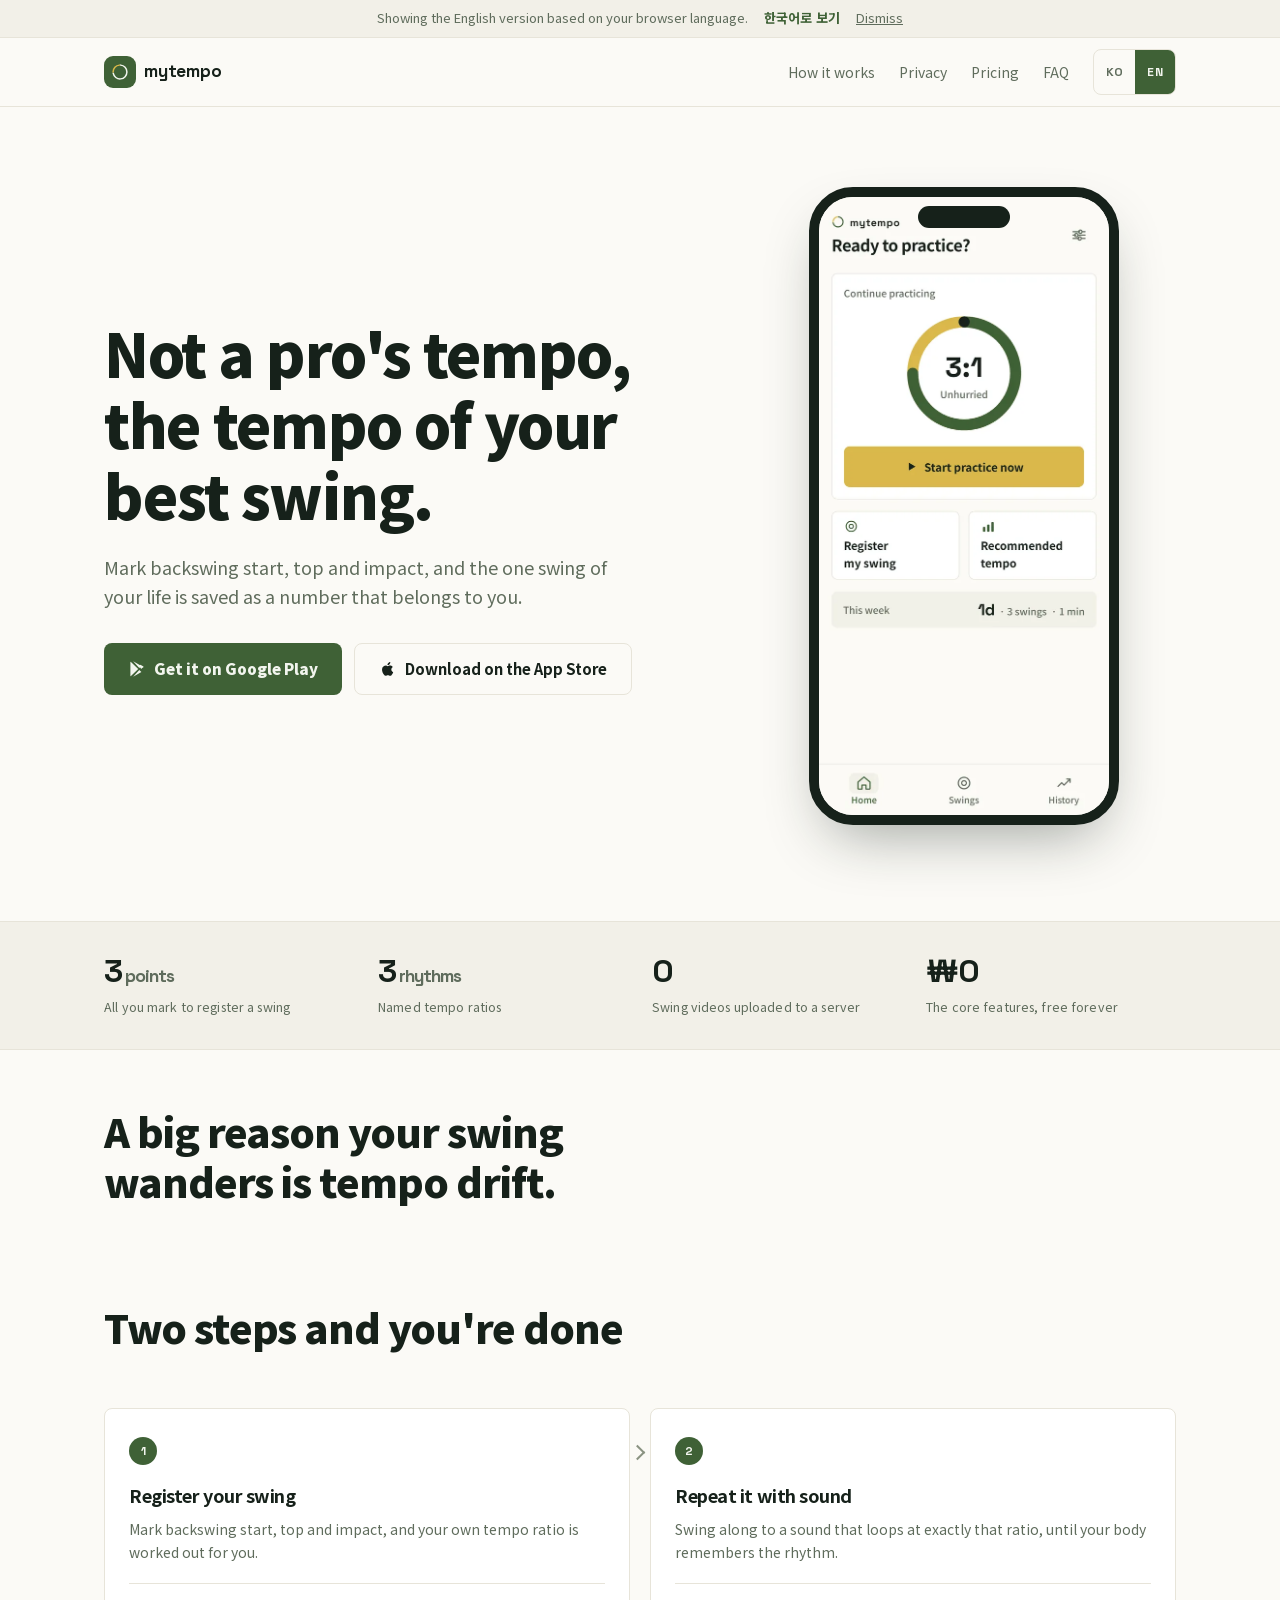
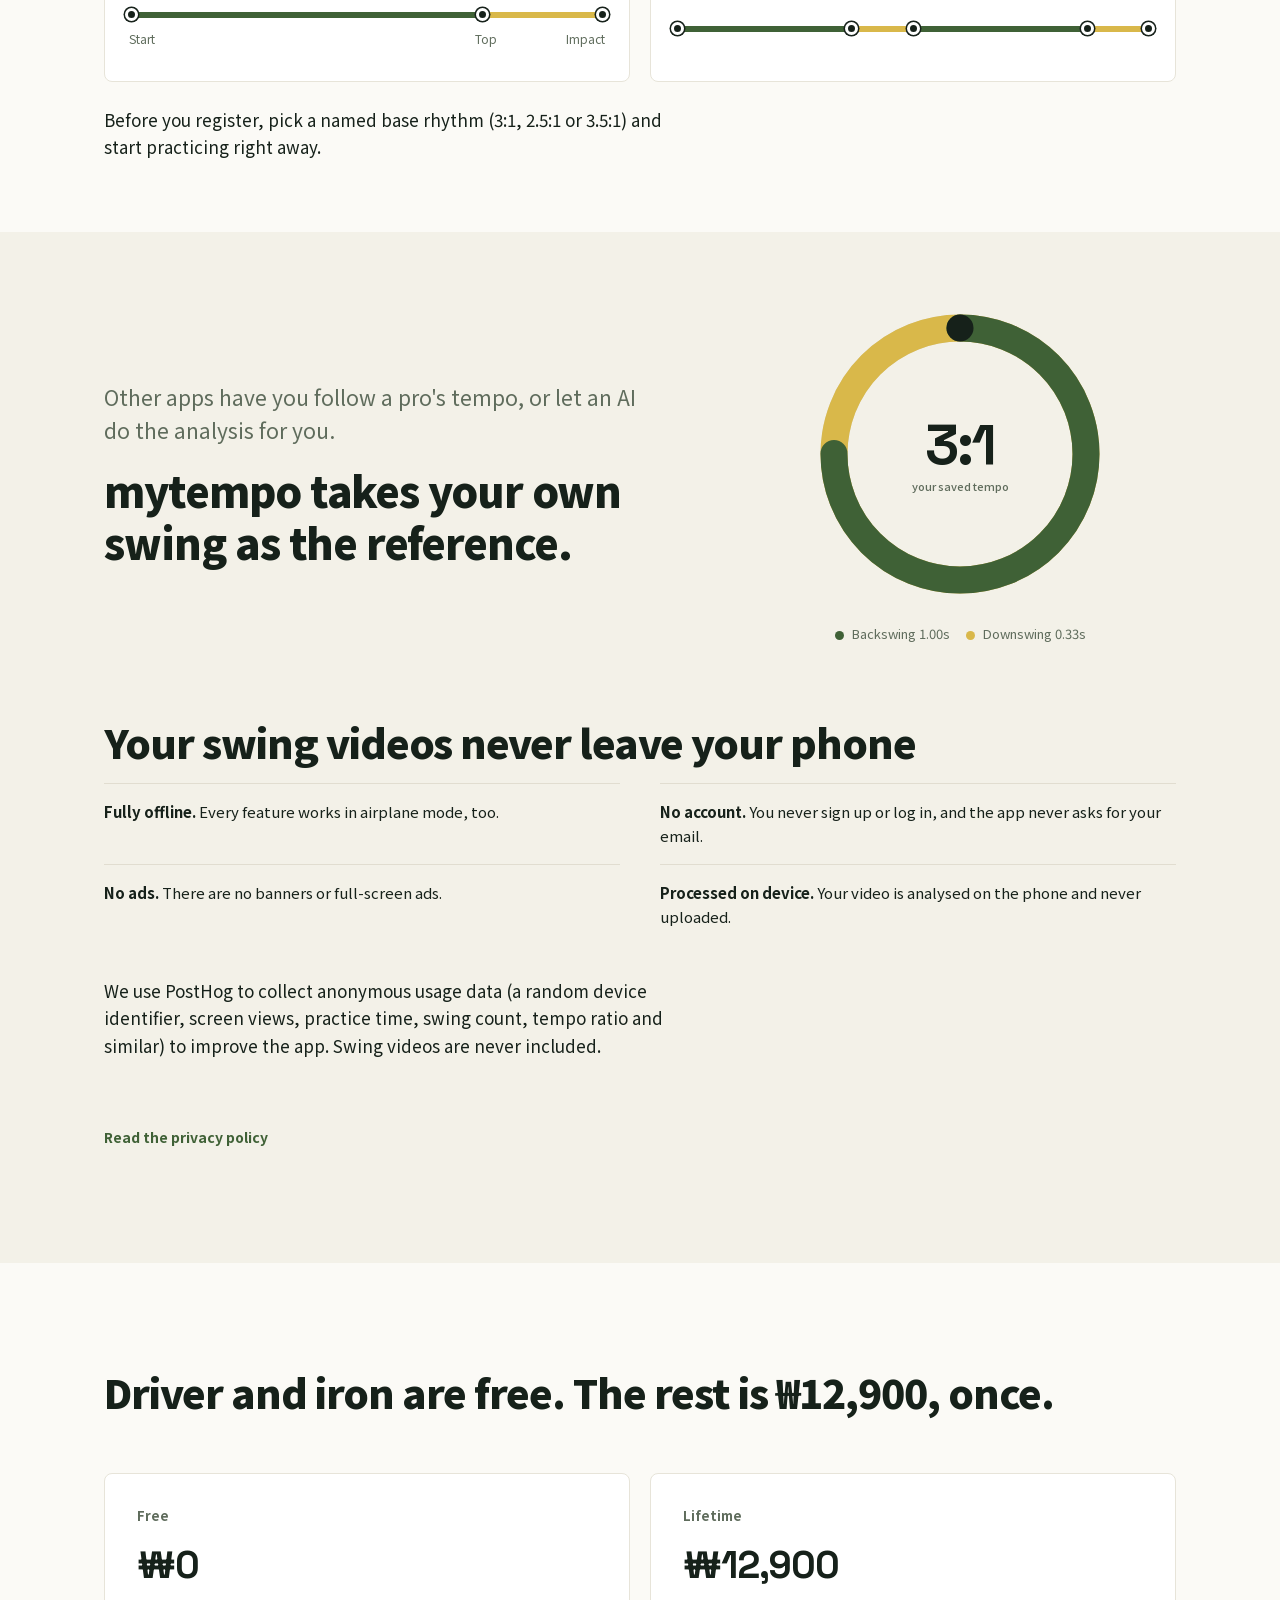
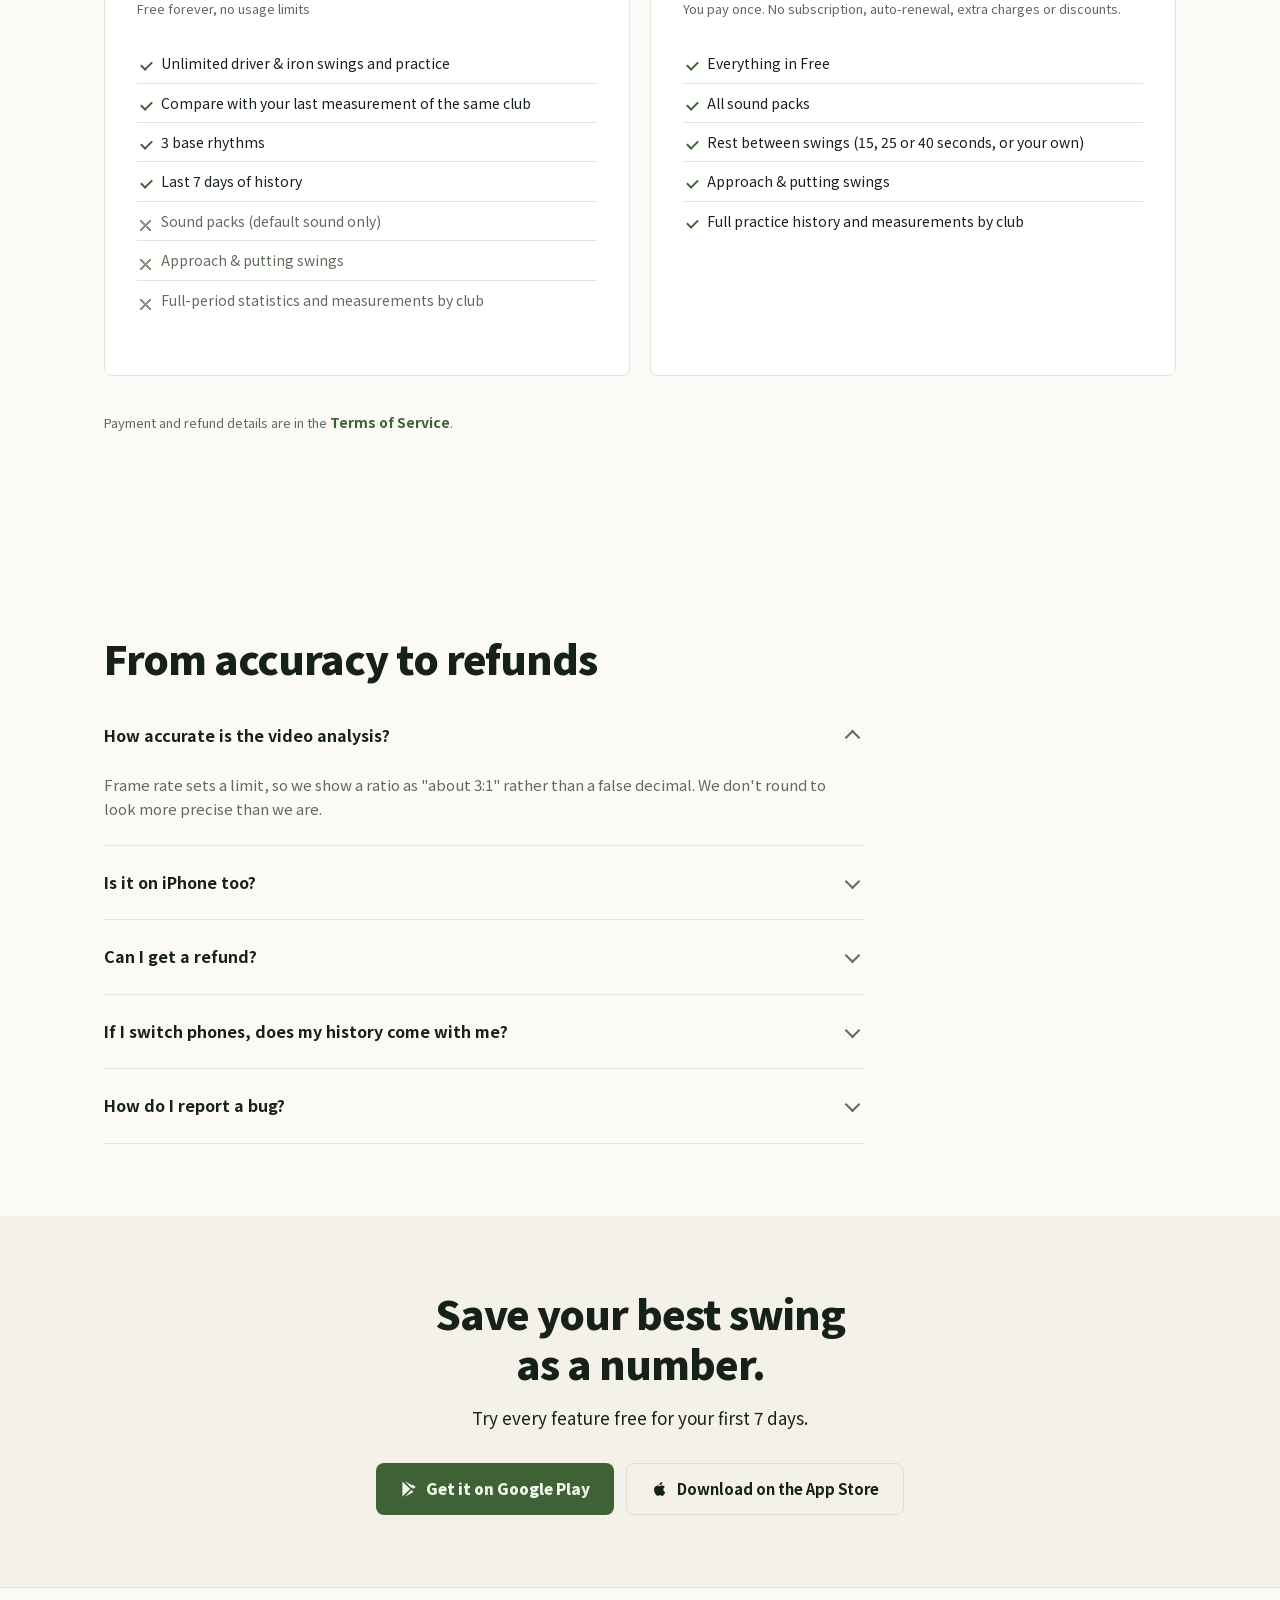
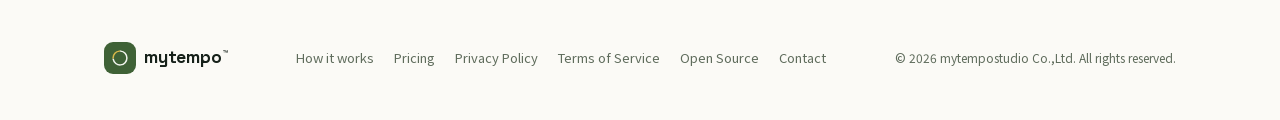
==== index.html @ 9e1c5de3 "Merge branch 'main' into launch-store-buttons" ====
<!DOCTYPE html>
<html lang="ko">
<head>
<meta charset="UTF-8">
<meta http-equiv="Content-Security-Policy" content="default-src 'self'; script-src 'self' 'sha256-fwsTcmmGGdUWKKTtUajY3DPffcaQ/tGjzVBNvBlcOe4=' 'sha256-XT4k7k6Y45PlAjlRrdh1Vg+N2UuT7FJkno2BRoF4QhY=' 'sha256-WKtGpikDoucQJlkSrUSk9+GP2khIKWFWPQ9ZaY7mBfA='; style-src 'self' 'unsafe-inline'; img-src 'self' data:; font-src 'self'; connect-src 'self' https://qmpvnjoefkskmykwudxp.supabase.co; form-action 'self'; base-uri 'none'; object-src 'none';">
<script>
/* 브라우저 언어에 한국어가 없으면 영어판으로 한 번 보낸다.

   ⚠️ 크롤러·미리보기 봇은 제외한다. Googlebot은 JS 렌더링을 영어 환경으로 도는데
   조건 없이 넘겨버리면 이 페이지가 "/en/ 로 리다이렉트"로 색인돼 국내 검색에서 밀린다.
   카카오톡·슬랙 링크 미리보기도 한국어 OG를 받아야 한다.

   IP로 국가를 보지 않는다 — GitHub Pages엔 서버 로직이 없기도 하지만,
   해외 사는 한국인에게 영어를 띄우는 건 애초에 틀린 판단이다. 읽는 언어가 기준이다.
   ?lang=ko 또는 KO/EN 토글로 고른 선택은 localStorage에 남아 이 로직보다 우선한다. */
(function(){try{
  var ua = navigator.userAgent || '';
  if (/bot|crawl|spider|slurp|bingpreview|facebookexternalhit|kakaotalk|slackbot|twitterbot|discordbot|whatsapp|embedly|telegrambot|linkedinbot|applebot|w3c_validator/i.test(ua)) return;
  var q = location.search;
  if (q.indexOf('lang=ko') > -1) { try{localStorage.setItem('mytempo:lang','ko');}catch(e){} return; }
  if (localStorage.getItem('mytempo:lang')) return;
  var langs = (navigator.languages && navigator.languages.length) ? navigator.languages : [navigator.language || ''];
  for (var i = 0; i < langs.length; i++) if (/^ko/i.test(langs[i])) return;
  try{sessionStorage.setItem('mytempo:autoLang','1');}catch(e){}
  location.replace('/en/' + q + (location.hash || ''));
}catch(e){}})();
</script>
<meta name="viewport" content="width=device-width, initial-scale=1">
<title>내 최고의 스윙의 템포 · mytempo</title>
<meta name="description" content="복잡한 AI 분석 없이, 내 인생 최고의 스윙 한 번을 숫자로 저장하는 완전 오프라인 골프 템포 트레이닝 앱.">
<meta property="og:title" content="내 최고의 스윙의 템포 · mytempo">
<meta property="og:description" content="프로의 템포가 아니라, 내 최고의 스윙의 템포. 완전 오프라인, 광고 없음.">
<meta property="og:type" content="website">
<meta property="og:url" content="https://mytempo.co.kr/">
<meta property="og:image" content="https://mytempo.co.kr/assets/og.png">
<meta property="og:image:width" content="1200">
<meta property="og:image:height" content="630">
<meta property="og:locale" content="ko_KR">
<meta property="og:locale:alternate" content="en_US">
<meta name="twitter:card" content="summary_large_image">
<meta name="theme-color" content="#FBFAF6" media="(prefers-color-scheme: light)">
<meta name="theme-color" content="#121510" media="(prefers-color-scheme: dark)">
<link rel="icon" href="data:image/svg+xml,%3Csvg xmlns='http://www.w3.org/2000/svg' viewBox='0 0 24 24'%3E%3Crect width='24' height='24' rx='6' fill='%233F6136'/%3E%3Cpath d='M 12.802 2.835 A 9.2 9.2 0 1 1 2.940 13.598' fill='none' stroke='%23F2F5EE' stroke-width='2' stroke-linecap='round'/%3E%3Cpath d='M 2.800 12.000 A 9.2 9.2 0 0 1 11.198 2.835' fill='none' stroke='%23D9B84A' stroke-width='2' stroke-linecap='round'/%3E%3C/svg%3E">
<link rel="canonical" href="https://mytempo.co.kr/">
<link rel="alternate" hreflang="ko" href="https://mytempo.co.kr/">
<link rel="alternate" hreflang="en" href="https://mytempo.co.kr/en/">
<link rel="alternate" hreflang="x-default" href="https://mytempo.co.kr/">
<link rel="stylesheet" href="/assets/fonts.css">
<link rel="stylesheet" href="/assets/style.css">
</head>
<body>

<a class="skip-link" href="#main">본문 바로가기</a>

<nav class="nav">
  <div class="wrap">
    <a class="brand" href="/">
      <span class="brand-mark">
        <svg aria-hidden="true" viewBox="0 0 24 24" fill="none"><path d="M 12.802 2.835 A 9.2 9.2 0 1 1 2.940 13.598" style="stroke:var(--on-primary)" stroke-width="2" stroke-linecap="round"/><path d="M 2.800 12.000 A 9.2 9.2 0 0 1 11.198 2.835" style="stroke:var(--gold)" stroke-width="2" stroke-linecap="round"/></svg>
      </span>
      <span class="brand-word">mytempo</span>
    </a>
    <div class="nav-links">
      <a href="#how">사용법</a>
      <a href="#trust">프라이버시</a>
      <a href="#pricing">가격</a>
      <a href="#faq">FAQ</a>
    </div>
    <div class="lang-switch" role="group" aria-label="언어">
      <a href="/?lang=ko" hreflang="ko" lang="ko" aria-current="true">KO</a>
      <a href="/en/" hreflang="en" lang="en">EN</a>
    </div>
  </div>
</nav>

<main id="main">

<!-- ============ HERO ============ -->
<section class="hero">
  <div class="wrap">
    <div>
      <h1>프로의 템포가 아니라,<br>내 최고의 스윙의 템포.</h1>
      <p class="lead">백스윙 시작·탑·임팩트 세 지점만 찍으면, 인생 최고의 스윙 한 번이 나만의 숫자로 남아요.</p>

      <div class="store-row store-cta">
        <a class="btn-primary" data-store="play" href="https://play.google.com/store/apps/details?id=com.mytempo.golf&amp;referrer=utm_source%3Dwebsite"><svg aria-hidden="true" viewBox="0 0 24 24" fill="currentColor"><path d="M3.6 2.2a1 1 0 0 0-.4.8v18a1 1 0 0 0 .4.8l10-9.8-10-9.8Zm11.4 8.5 2.9-2.8-11-6.3 8.1 9.1Zm0 2.6-8.1 9.1 11-6.3-2.9-2.8Zm1.5-1.3 3.6-2a1 1 0 0 0 0-1.8l-3.6-2-2.1 2 2.1 2 2.1 1.8Z"/></svg>Google Play에서 받기</a>
        <a class="btn-ghost" data-store="ios" href="https://apps.apple.com/app/id6818107414"><svg aria-hidden="true" viewBox="0 0 24 24" fill="currentColor"><path d="M16.4 12.7c0-2.3 1.9-3.4 2-3.5-1.1-1.6-2.8-1.8-3.4-1.8-1.4-.1-2.8.9-3.5.9-.7 0-1.8-.9-3-.8-1.5 0-2.9.9-3.7 2.3-1.6 2.7-.4 6.8 1.1 9 .8 1.1 1.7 2.3 2.9 2.3 1.2 0 1.6-.7 3-.7 1.4 0 1.8.7 3 .7 1.3 0 2.1-1.1 2.8-2.2.9-1.3 1.3-2.5 1.3-2.6 0 0-2.5-1-2.5-3.6ZM14.1 5.5c.6-.8 1.1-1.9 1-3-.9 0-2.1.6-2.8 1.4-.6.7-1.2 1.8-1 2.9 1 .1 2.1-.5 2.8-1.3Z"/></svg>App Store에서 받기</a>
      </div>
    </div>

    <!-- 앱 실제 화면을 랜딩에서 처음으로 보여준다 -->
    <div class="phone-stage">
      <div class="phone">
        <span class="phone-notch" aria-hidden="true"></span>
        <picture>
          <source media="(prefers-color-scheme: dark)" type="image/webp" srcset="/assets/app-home-dark.webp">
          <source media="(prefers-color-scheme: dark)" srcset="/assets/app-home-dark.png">
          <source type="image/webp" srcset="/assets/app-home-light.webp">
          <img src="/assets/app-home-light.png" width="620" height="1277" decoding="async"
               alt="mytempo 홈 화면. 기준 리듬 3:1 템포 링과 백스윙·다운스윙 구간, [바로 연습 시작] 버튼, [내 스윙 등록]·[추천 템포] 카드와 이번 주 연습 기록">
        </picture>
      </div>
    </div>
  </div>
</section>

<!-- ============ TRUST STRIP ============ -->
<!-- 수치 근거 (2026-08-19 볼트 대조 확인, 2026-08-21 카피 리디자인)
     · 마킹 3지점 · 기준 리듬 3종(3:1/2.5:1/3.5:1) — 01_전략/프로젝트-개요 §MVP 핵심 기능
     · 서버로 올리는 스윙 영상 0개(2026-11-02 정정). 앱은 연습 시간 · 스윙 수 · 비율을 PostHog로 보내므로 「데이터 0건」은 틀린 말이었다
     · ₩0 — 04_수익화/수익화-정책 (무료 범위: 연습·마킹·저장 전부 무제한)
     ⚠️ "투어 프로 평균 3:1" 류의 외부 통계는 볼트에 출처가 없어 쓰지 않는다(브랜드 가이드 "과장 금지").
     캡션은 한 줄 문장이 아니라 짧은 라벨로 — 히어로 바로 아래서 숫자가 브랜드 톤을 누르지 않게, "기능 스펙표"가 아니라 신뢰 배지로 읽히게 한다. -->
<div class="stats-strip">
  <div class="wrap">
    <div class="stat"><p class="n">3<span>지점</span></p><p class="t">스윙 등록에 필요한 전부</p></div>
    <div class="stat"><p class="n">3<span>종</span></p><p class="t">이름 붙은 기준 리듬</p></div>
    <div class="stat"><p class="n">0<span>개</span></p><p class="t">서버로 올리는 스윙 영상</p></div>
    <div class="stat"><p class="n">₩0</p><p class="t">영구 무료인 핵심 기능</p></div>
  </div>
</div>

<!-- ============ PROBLEM ============ -->
<section class="tight statement-only">
  <div class="wrap">
    <h2 class="section-title">스윙이 흔들리는 큰 원인은<br>템포 변동이에요.</h2>
  </div>
</section>

<!-- ============ HOW IT WORKS ============ -->
<section id="how" class="tight">
  <div class="wrap">
    <h2 class="section-title" style="margin-bottom:56px">두 단계면 끝나요</h2>
    <div class="steps steps-linked">

      <div class="step">
        <div class="idx">1</div>
        <h3>내 스윙 등록</h3>
        <p>백스윙 시작, 탑, 임팩트 세 지점만 마킹하면 나만의 템포 비율이 자동으로 계산돼요.</p>
        <div class="step-visual">
          <div style="width:100%">
            <div class="marks">
              <span class="pt"></span><span class="seg bs"></span><span class="pt"></span><span class="seg ds"></span><span class="pt"></span>
            </div>
            <div class="marks-legend"><span>시작</span><span>탑</span><span>임팩트</span></div>
          </div>
        </div>
      </div>

      <div class="step">
        <div class="idx">2</div>
        <h3>소리로 반복</h3>
        <p>계산된 비율 그대로 반복되는 소리를 따라, 몸이 리듬을 기억할 때까지 연습해요.</p>
        <div class="step-visual">
          <div class="marks" aria-hidden="true"><span class="pt"></span><span class="seg bs"></span><span class="pt"></span><span class="seg ds"></span><span class="pt"></span><span class="seg bs"></span><span class="pt"></span><span class="seg ds"></span><span class="pt"></span></div>
        </div>
      </div>

    </div>
    <p class="section-sub" style="margin-top:24px">등록 전에는 이름 붙은 기준 리듬(3:1, 2.5:1, 3.5:1) 중에서 골라 바로 연습할 수 있어요.</p>
  </div>
</section>

<!-- ============ POSITIONING BAND ============ -->
<section class="band tight">
  <div class="wrap difference-row">
    <div class="difference">
      <p class="statement">다른 앱들은 프로의 템포를 따라하게 하거나, AI가 대신 분석해줘요.</p>
      <p class="statement-accent">mytempo는 당신의 스윙 자체를 기준으로 삼아요.</p>
    </div>

    <!-- 시그니처 컴포넌트 — 앱 components/TempoRing.tsx 와 같은 기하·같은 파형 타이밍 -->
    <div class="difference-ring">
      <div class="ring lg" role="img"
           aria-label="3대 1 비율로 백스윙과 다운스윙을 나눈 템포 링. 진행 점이 백스윙 시작·탑·임팩트를 차례로 지나요.">
        <svg aria-hidden="true" viewBox="0 0 100 100">
          <circle class="ring-track" cx="50" cy="50" r="42" fill="none" stroke-width="9"/>
          <circle class="ring-gold" cx="50" cy="50" r="42" fill="none" stroke-width="9" stroke-linecap="round" transform="rotate(-90 50 50)" stroke-dasharray="264"/>
          <circle class="ring-green" cx="50" cy="50" r="42" fill="none" stroke-width="9" stroke-linecap="round" transform="rotate(-90 50 50)" stroke-dasharray="198 66"/>
          <circle class="ring-fx ring-fx-top" cx="8" cy="50" r="8.5"/>
          <circle class="ring-fx ring-fx-impact" cx="50" cy="8" r="8.5"/>
        </svg>
        <div class="ring-dot-wrap" aria-hidden="true">
          <svg aria-hidden="true" viewBox="0 0 100 100"><circle class="ring-dot" cx="50" cy="8" r="4.5"/></svg>
        </div>
        <div class="ring-center">3:1<small>내가 등록한 템포</small></div>
      </div>
      <p class="ring-caption">
        <span><i class="k-green"></i>백스윙 1.00초</span>
        <span><i class="k-gold"></i>다운스윙 0.33초</span>
      </p>
    </div>
  </div>
</section>

<!-- ============ TRUST ============ -->
<section id="trust" class="band" style="padding-top:0">
  <div class="wrap">
    <h2 class="section-title">스윙 영상은 기기 밖으로 나가지 않아요</h2>
    <div class="trust-grid">
      <div class="trust-item">
        <p><b>완전 오프라인.</b> 비행기 모드에서도 모든 기능이 그대로 동작해요.</p>
      </div>
      <div class="trust-item">
        <p><b>계정 없음.</b> 가입도 로그인도 없어요. 앱은 이메일을 받지 않아요.</p>
      </div>
      <div class="trust-item">
        <p><b>광고 없음.</b> 배너도 전면 광고도 넣지 않아요.</p>
      </div>
      <div class="trust-item">
        <p><b>기기 안에서만 처리.</b> 촬영한 영상은 업로드되지 않고 기기 내부에서만 분석돼요.</p>
      </div>
    </div>
    <p class="section-sub" style="margin-top:16px">서비스 개선을 위해 PostHog로 익명 사용 통계(기기 식별자, 화면 조회, 연습 시간, 스윙 수, 템포 비율 등)를 수집해요. 스윙 영상은 포함되지 않아요.</p>
    <a class="link-arrow" href="/privacy/">개인정보처리방침 보기</a>
  </div>
</section>

<!-- ============ PRICING ============ -->
<section id="pricing">
  <div class="wrap">
    <h2 class="section-title" style="margin-bottom:56px">드라이버·아이언은 무료, 나머지는 ₩12,900 한 번이에요</h2>
    <div class="price-grid">
      <div class="price-card">
        <div class="plan-row"><p class="plan">Free</p></div>
        <p class="amount">₩0</p>
        <p class="desc">영구 무료, 횟수 제한 없음</p>
        <ul>
          <li>드라이버·아이언 스윙 등록과 연습 무제한</li>
          <li>같은 클럽 직전 측정과 비교</li>
          <li>기준 리듬 3종</li>
          <li>최근 7일 히스토리</li>
          <li class="off">사운드팩 (기본음만)</li>
          <li class="off">어프로치·퍼팅 등록</li>
          <li class="off">전체 기간 통계와 클럽별 측정 기록</li>
        </ul>
      </div>
      <div class="price-card">
        <div class="plan-row"><p class="plan">Lifetime</p></div>
        <p class="amount">₩12,900</p>
        <p class="desc">한 번만 결제해요. 구독, 자동 갱신, 추가 결제, 할인 모두 없어요.</p>
        <ul>
          <li>Free의 모든 기능 포함</li>
          <li>사운드팩 전체</li>
          <li>샷 간격 선택(15초, 25초, 40초 또는 직접 입력)</li>
          <li>어프로치·퍼팅 스윙 등록</li>
          <li>전체 기간 연습 기록과 클럽별 측정 기록</li>
        </ul>
      </div>
    </div>
    <p class="price-foot">결제·환불 관련 내용은 <a class="link-arrow" href="/terms/">이용약관</a>에서 확인하실 수 있어요.</p>
  </div>
</section>

<!-- ============ FAQ ============ -->
<section id="faq" class="tight">
  <div class="wrap">
    <h2 class="section-title">정확도부터 환불까지 답해 드려요</h2>
    <div class="faq">
      <details open>
        <summary>영상 분석이 정확한가요?</summary>
        <p>촬영 프레임레이트의 한계가 있어 비율은 "약 3:1"처럼 표기해요. 실제보다 정밀해 보이게 반올림하지 않아요.</p>
      </details>
      <details>
        <summary>아이폰에서도 쓸 수 있나요?</summary>
        <p>Google Play(Android)와 App Store(iPhone) 둘 다에서 받을 수 있어요. 기능과 가격도 같아요.</p>
      </details>
      <details>
        <summary>환불이 되나요?</summary>
        <p>결제일로부터 7일 이내에는 전자상거래법에 따라 청약철회를 요청할 수 있어요. 다만 결제 즉시 기능이 제공되는 특성상 그 범위 안에서 제한될 수 있어요. 절차는 결제하신 앱 마켓(Google Play 등)의 환불 정책을 우선 따르며, 어려운 경우 contact@mytempo.co.kr로 문의해 주세요.</p>
      </details>
      <details>
        <summary>기기를 바꾸면 기록이 그대로 옮겨지나요?</summary>
        <p>기록은 기기 안에 저장되고 앱이 따로 옮겨주지는 않아요. 휴대폰의 기본 백업(Google·iCloud)이나 기기 이전 기능을 쓰시면 함께 옮겨질 수 있어요. 설정의 "내 데이터 내보내기"로 스윙 기록을 JSON 파일로 보관할 수도 있지만, 그 파일을 앱으로 다시 불러오는 기능은 아직 없어요.</p>
      </details>
      <details>
        <summary>버그를 발견했어요, 어떻게 알려드리면 되나요?</summary>
        <p>contact@mytempo.co.kr로 상황과 스크린샷을 함께 보내주시면 큰 도움이 돼요. 앱 내 설정 화면에서도 "문의하기"로 바로 메일을 보낼 수 있어요.</p>
      </details>
    </div>
  </div>
</section>

<!-- ============ FINAL CTA ============ -->
<section class="band final-cta tight">
  <div class="wrap">
    <h2 class="section-title">내 최고의 스윙, 숫자로 남겨두세요.</h2>
    <p class="section-sub" style="margin:0 auto 32px">처음 7일은 모든 기능을 무료로 써 볼 수 있어요.</p>
    <div class="store-row store-cta">
      <a class="btn-primary" data-store="play" href="https://play.google.com/store/apps/details?id=com.mytempo.golf&amp;referrer=utm_source%3Dwebsite"><svg aria-hidden="true" viewBox="0 0 24 24" fill="currentColor"><path d="M3.6 2.2a1 1 0 0 0-.4.8v18a1 1 0 0 0 .4.8l10-9.8-10-9.8Zm11.4 8.5 2.9-2.8-11-6.3 8.1 9.1Zm0 2.6-8.1 9.1 11-6.3-2.9-2.8Zm1.5-1.3 3.6-2a1 1 0 0 0 0-1.8l-3.6-2-2.1 2 2.1 2 2.1 1.8Z"/></svg>Google Play에서 받기</a>
      <a class="btn-ghost" data-store="ios" href="https://apps.apple.com/app/id6818107414"><svg aria-hidden="true" viewBox="0 0 24 24" fill="currentColor"><path d="M16.4 12.7c0-2.3 1.9-3.4 2-3.5-1.1-1.6-2.8-1.8-3.4-1.8-1.4-.1-2.8.9-3.5.9-.7 0-1.8-.9-3-.8-1.5 0-2.9.9-3.7 2.3-1.6 2.7-.4 6.8 1.1 9 .8 1.1 1.7 2.3 2.9 2.3 1.2 0 1.6-.7 3-.7 1.4 0 1.8.7 3 .7 1.3 0 2.1-1.1 2.8-2.2.9-1.3 1.3-2.5 1.3-2.6 0 0-2.5-1-2.5-3.6ZM14.1 5.5c.6-.8 1.1-1.9 1-3-.9 0-2.1.6-2.8 1.4-.6.7-1.2 1.8-1 2.9 1 .1 2.1-.5 2.8-1.3Z"/></svg>App Store에서 받기</a>
    </div>
  </div>
</section>

</main>

<footer>
  <div class="wrap">
    <div class="brand">
      <span class="brand-mark">
        <svg aria-hidden="true" viewBox="0 0 24 24" fill="none"><path d="M 12.802 2.835 A 9.2 9.2 0 1 1 2.940 13.598" style="stroke:var(--on-primary)" stroke-width="2" stroke-linecap="round"/><path d="M 2.800 12.000 A 9.2 9.2 0 0 1 11.198 2.835" style="stroke:var(--gold)" stroke-width="2" stroke-linecap="round"/></svg>
      </span>
      <span class="brand-word">mytempo<span class="brand-tm">™</span></span>
    </div>
    <div class="footer-links">
      <a href="#how">사용법</a>
      <a href="#pricing">가격</a>
      <a href="/privacy/">개인정보처리방침</a>
      <a href="/terms/">이용약관</a>
      <a href="/oss/">오픈소스 라이선스</a>
      <a href="mailto:contact@mytempo.co.kr">문의</a>
    </div>
    <div class="footer-copy">© 2026 mytempostudio Co.,Ltd. All rights reserved.</div>
  </div>
</footer>

<script>
/* 출시 알림 이메일 수집 ------------------------------------------------------
 *
 * 랜딩에 폼을 두는 것은 앱의 "서버 없음" 원칙과 충돌하지 않는다. 그 원칙은
 * **앱이 사용자 연습 데이터를 서버로 보내지 않는다**는 뜻이고, 여기서 받는 건
 * 출시 알림을 원하는 사람이 직접 적은 이메일뿐이다.
 * → 개인정보처리방침에 "출시 알림 신청 시 이메일 수집 · 출시 시점 1회 발송 후 파기"가 필요하다.
 *
 * 저장소: Supabase — 테이블이 아니라 함수 하나만 열려 있다.
 *   · `public.subscribe_launch(p_email)` (security definer) 하나에만 anon 실행 권한.
 *     테이블 `public.launch_signups` 는 anon에게 권한이 전부 회수돼 있다.
 *     → 아래 publishable 키가 그대로 노출돼도 명단을 읽거나 지울 수 없다.
 *   · 중복 주소여도 함수가 조용히 통과시킨다. 409를 돌려주면
 *     "그 주소가 이미 등록돼 있다"가 밖으로 새기 때문이다.
 *   · ⚠️ 무료 플랜 프로젝트는 활동이 없으면 자동 일시정지된다.
 *     정지되면 신청이 실패하므로 주기적으로 상태를 확인할 것.
 * -------------------------------------------------------------------------- */
(function () {
  var ENDPOINT = 'https://qmpvnjoefkskmykwudxp.supabase.co/rest/v1/rpc/subscribe_launch';
  var KEY = 'sb_publishable_e43NxXMODsX_8WIF1ci0JA_yK0rhF0T';

  var OK   = '신청됐어요. 출시하면 이 주소로 딱 한 번 알려드릴게요.';
  var FAIL = '지금 신청이 안 되네요. 잠시 뒤 다시 시도하거나 contact@mytempo.co.kr 로 보내주세요.';
  var BAD  = '이메일 주소를 다시 확인해 주세요.';

  function valid(v) { return /^[^\s@]+@[^\s@]+\.[^\s@]{2,}$/.test(v); }

  function say(form, msg, tone) {
    var note = form.parentNode.querySelector('.js-note');
    if (!note) return;
    note.textContent = msg;
    note.style.color = tone === 'ok' ? 'var(--green)' : tone === 'err' ? '#B4472F' : '';
  }

  Array.prototype.forEach.call(document.querySelectorAll('.js-signup'), function (form) {
    form.addEventListener('submit', function (e) {
      e.preventDefault();
      if (form.dataset.sent === '1') return;

      // 봇 트랩에 값이 있으면 성공한 척하고 아무것도 보내지 않는다
      if (form.elements.company && form.elements.company.value) { say(form, OK, 'ok'); return; }

      var input = form.querySelector('input[type=email]');
      var email = (input.value || '').trim();
      if (!valid(email)) { say(form, BAD, 'err'); input.focus(); return; }

      var btn = form.querySelector('button');
      var label = btn.textContent;
      btn.disabled = true;
      btn.textContent = '보내는 중…';

      fetch(ENDPOINT, {
        method: 'POST',
        headers: {
          'Content-Type': 'application/json',
          'apikey': KEY,
          'Authorization': 'Bearer ' + KEY,
          'Prefer': 'return=minimal'
        },
        body: JSON.stringify({ p_email: email })
      })
        .then(function (res) {
          if (res.ok) {
            form.dataset.sent = '1';
            input.value = '';
            say(form, OK, 'ok');
          } else {
            say(form, FAIL, 'err');
          }
        })
        .catch(function () { say(form, FAIL, 'err'); })
        .finally(function () {
          btn.disabled = false;
          btn.textContent = label;
        });
    });
  });
})();
</script>

<script>
/* 언어를 직접 고르면 기억한다 — 다음 방문에 자동 전환이 그 선택을 덮어쓰지 않도록. */
(function(){var s=document.querySelector(".lang-switch");if(!s)return;
  s.addEventListener("click",function(e){var a=e.target.closest("a");if(!a)return;
    try{localStorage.setItem("mytempo:lang",a.getAttribute("hreflang"));}catch(err){}});})();
</script>
<script src="/assets/store-cta.js"></script>
</body>
</html>
---- assets/fonts.css ----
@font-face {
  font-family: 'Noto Sans KR';
  font-style: normal;
  font-weight: 400;
  font-display: swap;
  src: url(/assets/fonts/PbykFmXiEBPT4ITbgNA5Cgm203Tq4JJWq209pU0DPdWuqxJFA4GNDCBYtw.0.woff2) format('woff2');
  unicode-range: U+f9ca-fa0b, U+ff03-ff05, U+ff07, U+ff0a-ff0b, U+ff0d-ff19, U+ff1b, U+ff1d, U+ff20-ff5b, U+ff5d, U+ffe0-ffe3, U+ffe5-ffe6;
}
@font-face {
  font-family: 'Noto Sans KR';
  font-style: normal;
  font-weight: 400;
  font-display: swap;
  src: url(/assets/fonts/PbykFmXiEBPT4ITbgNA5Cgm203Tq4JJWq209pU0DPdWuqxJFA4GNDCBYtw.1.woff2) format('woff2');
  unicode-range: U+f92f-f980, U+f982-f9c9;
}
@font-face {
  font-family: 'Noto Sans KR';
  font-style: normal;
  font-weight: 400;
  font-display: swap;
  src: url(/assets/fonts/PbykFmXiEBPT4ITbgNA5Cgm203Tq4JJWq209pU0DPdWuqxJFA4GNDCBYtw.2.woff2) format('woff2');
  unicode-range: U+d723-d728, U+d72a-d733, U+d735-d748, U+d74a-d74f, U+d752-d753, U+d755-d757, U+d75a-d75f, U+d762-d764, U+d766-d768, U+d76a-d76b, U+d76d-d76f, U+d771-d787, U+d789-d78b, U+d78d-d78f, U+d791-d797, U+d79a, U+d79c, U+d79e-d7a3, U+f900-f909, U+f90b-f92e;
}
@font-face {
  font-family: 'Noto Sans KR';
  font-style: normal;
  font-weight: 400;
  font-display: swap;
  src: url(/assets/fonts/PbykFmXiEBPT4ITbgNA5Cgm203Tq4JJWq209pU0DPdWuqxJFA4GNDCBYtw.3.woff2) format('woff2');
  unicode-range: U+d679-d68b, U+d68e-d69e, U+d6a0, U+d6a2-d6a7, U+d6a9-d6c3, U+d6c6-d6c7, U+d6c9-d6cb, U+d6cd-d6d3, U+d6d5-d6d6, U+d6d8-d6e3, U+d6e5-d6e7, U+d6e9-d6fb, U+d6fd-d717, U+d719-d71f, U+d721-d722;
}
@font-face {
  font-family: 'Noto Sans KR';
  font-style: normal;
  font-weight: 400;
  font-display: swap;
  src: url(/assets/fonts/PbykFmXiEBPT4ITbgNA5Cgm203Tq4JJWq209pU0DPdWuqxJFA4GNDCBYtw.4.woff2) format('woff2');
  unicode-range: U+d5bc-d5c7, U+d5ca-d5cb, U+d5cd-d5cf, U+d5d1-d5d7, U+d5d9-d5da, U+d5dc, U+d5de-d5e3, U+d5e6-d5e7, U+d5e9-d5eb, U+d5ed-d5f6, U+d5f8, U+d5fa-d5ff, U+d602-d603, U+d605-d607, U+d609-d60f, U+d612-d613, U+d616-d61b, U+d61d-d637, U+d63a-d63b, U+d63d-d63f, U+d641-d647, U+d64a-d64c, U+d64e-d653, U+d656-d657, U+d659-d65b, U+d65d-d666, U+d668, U+d66a-d678;
}
@font-face {
  font-family: 'Noto Sans KR';
  font-style: normal;
  font-weight: 400;
  font-display: swap;
  src: url(/assets/fonts/PbykFmXiEBPT4ITbgNA5Cgm203Tq4JJWq209pU0DPdWuqxJFA4GNDCBYtw.5.woff2) format('woff2');
  unicode-range: U+d507, U+d509-d50b, U+d50d-d513, U+d515-d53b, U+d53e-d53f, U+d541-d543, U+d545-d54c, U+d54e, U+d550, U+d552-d557, U+d55a-d55b, U+d55d-d55f, U+d561-d564, U+d566-d567, U+d56a, U+d56c, U+d56e-d573, U+d576-d577, U+d579-d583, U+d585-d586, U+d58a-d5a4, U+d5a6-d5bb;
}
@font-face {
  font-family: 'Noto Sans KR';
  font-style: normal;
  font-weight: 400;
  font-display: swap;
  src: url(/assets/fonts/PbykFmXiEBPT4ITbgNA5Cgm203Tq4JJWq209pU0DPdWuqxJFA4GNDCBYtw.6.woff2) format('woff2');
  unicode-range: U+d464-d477, U+d47a-d47b, U+d47d-d47f, U+d481-d487, U+d489-d48a, U+d48c, U+d48e-d4e7, U+d4e9-d503, U+d505-d506;
}
@font-face {
  font-family: 'Noto Sans KR';
  font-style: normal;
  font-weight: 400;
  font-display: swap;
  src: url(/assets/fonts/PbykFmXiEBPT4ITbgNA5Cgm203Tq4JJWq209pU0DPdWuqxJFA4GNDCBYtw.7.woff2) format('woff2');
  unicode-range: U+d3bf-d3c7, U+d3ca-d3cf, U+d3d1-d3eb, U+d3ee-d3ef, U+d3f1-d3f3, U+d3f5-d3fb, U+d3fd-d400, U+d402-d45b, U+d45d-d463;
}
@font-face {
  font-family: 'Noto Sans KR';
  font-style: normal;
  font-weight: 400;
  font-display: swap;
  src: url(/assets/fonts/PbykFmXiEBPT4ITbgNA5Cgm203Tq4JJWq209pU0DPdWuqxJFA4GNDCBYtw.8.woff2) format('woff2');
  unicode-range: U+d2ff, U+d302-d304, U+d306-d30b, U+d30f, U+d311-d313, U+d315-d31b, U+d31e, U+d322-d324, U+d326-d327, U+d32a-d32b, U+d32d-d32f, U+d331-d337, U+d339-d33c, U+d33e-d37b, U+d37e-d37f, U+d381-d383, U+d385-d38b, U+d38e-d390, U+d392-d397, U+d39a-d39b, U+d39d-d39f, U+d3a1-d3a7, U+d3a9-d3aa, U+d3ac, U+d3ae-d3b3, U+d3b5-d3b7, U+d3b9-d3bb, U+d3bd-d3be;
}
@font-face {
  font-family: 'Noto Sans KR';
  font-style: normal;
  font-weight: 400;
  font-display: swap;
  src: url(/assets/fonts/PbykFmXiEBPT4ITbgNA5Cgm203Tq4JJWq209pU0DPdWuqxJFA4GNDCBYtw.9.woff2) format('woff2');
  unicode-range: U+d257-d27f, U+d281-d29b, U+d29d-d29f, U+d2a1-d2ab, U+d2ad-d2b7, U+d2ba-d2bb, U+d2bd-d2bf, U+d2c1-d2c7, U+d2c9-d2ef, U+d2f2-d2f3, U+d2f5-d2f7, U+d2f9-d2fe;
}
@font-face {
  font-family: 'Noto Sans KR';
  font-style: normal;
  font-weight: 400;
  font-display: swap;
  src: url(/assets/fonts/PbykFmXiEBPT4ITbgNA5Cgm203Tq4JJWq209pU0DPdWuqxJFA4GNDCBYtw.10.woff2) format('woff2');
  unicode-range: U+d1b4, U+d1b6-d1f3, U+d1f5-d22b, U+d22e-d22f, U+d231-d233, U+d235-d23b, U+d23d-d240, U+d242-d256;
}
@font-face {
  font-family: 'Noto Sans KR';
  font-style: normal;
  font-weight: 400;
  font-display: swap;
  src: url(/assets/fonts/PbykFmXiEBPT4ITbgNA5Cgm203Tq4JJWq209pU0DPdWuqxJFA4GNDCBYtw.11.woff2) format('woff2');
  unicode-range: U+d105-d12f, U+d132-d133, U+d135-d137, U+d139-d13f, U+d141-d142, U+d144, U+d146-d14b, U+d14e-d14f, U+d151-d153, U+d155-d15b, U+d15e-d187, U+d189-d19f, U+d1a2-d1a3, U+d1a5-d1a7, U+d1a9-d1af, U+d1b2-d1b3;
}
@font-face {
  font-family: 'Noto Sans KR';
  font-style: normal;
  font-weight: 400;
  font-display: swap;
  src: url(/assets/fonts/PbykFmXiEBPT4ITbgNA5Cgm203Tq4JJWq209pU0DPdWuqxJFA4GNDCBYtw.12.woff2) format('woff2');
  unicode-range: U+d04b-d04f, U+d051-d057, U+d059-d06b, U+d06d-d06f, U+d071-d073, U+d075-d07b, U+d07e-d0a3, U+d0a6-d0a7, U+d0a9-d0ab, U+d0ad-d0b3, U+d0b6, U+d0b8, U+d0ba-d0bf, U+d0c2-d0c3, U+d0c5-d0c7, U+d0c9-d0cf, U+d0d2, U+d0d6-d0db, U+d0de-d0df, U+d0e1-d0e3, U+d0e5-d0eb, U+d0ee-d0f0, U+d0f2-d104;
}
@font-face {
  font-family: 'Noto Sans KR';
  font-style: normal;
  font-weight: 400;
  font-display: swap;
  src: url(/assets/fonts/PbykFmXiEBPT4ITbgNA5Cgm203Tq4JJWq209pU0DPdWuqxJFA4GNDCBYtw.13.woff2) format('woff2');
  unicode-range: U+cfa2-cfc3, U+cfc5-cfdf, U+cfe2-cfe3, U+cfe5-cfe7, U+cfe9-cff4, U+cff6-cffb, U+cffd-cfff, U+d001-d003, U+d005-d017, U+d019-d033, U+d036-d037, U+d039-d03b, U+d03d-d04a;
}
@font-face {
  font-family: 'Noto Sans KR';
  font-style: normal;
  font-weight: 400;
  font-display: swap;
  src: url(/assets/fonts/PbykFmXiEBPT4ITbgNA5Cgm203Tq4JJWq209pU0DPdWuqxJFA4GNDCBYtw.14.woff2) format('woff2');
  unicode-range: U+cef0-cef3, U+cef6, U+cef9-ceff, U+cf01-cf03, U+cf05-cf07, U+cf09-cf0f, U+cf11-cf12, U+cf14-cf1b, U+cf1d-cf1f, U+cf21-cf2f, U+cf31-cf53, U+cf56-cf57, U+cf59-cf5b, U+cf5d-cf63, U+cf66, U+cf68, U+cf6a-cf6f, U+cf71-cf84, U+cf86-cf8b, U+cf8d-cfa1;
}
@font-face {
  font-family: 'Noto Sans KR';
  font-style: normal;
  font-weight: 400;
  font-display: swap;
  src: url(/assets/fonts/PbykFmXiEBPT4ITbgNA5Cgm203Tq4JJWq209pU0DPdWuqxJFA4GNDCBYtw.15.woff2) format('woff2');
  unicode-range: U+ce3c-ce57, U+ce5a-ce5b, U+ce5d-ce5f, U+ce61-ce67, U+ce6a, U+ce6c, U+ce6e-ce73, U+ce76-ce77, U+ce79-ce7b, U+ce7d-ce83, U+ce85-ce88, U+ce8a-ce8f, U+ce91-ce93, U+ce95-ce97, U+ce99-ce9f, U+cea2, U+cea4-ceab, U+cead-cee3, U+cee6-cee7, U+cee9-ceeb, U+ceed-ceef;
}
@font-face {
  font-family: 'Noto Sans KR';
  font-style: normal;
  font-weight: 400;
  font-display: swap;
  src: url(/assets/fonts/PbykFmXiEBPT4ITbgNA5Cgm203Tq4JJWq209pU0DPdWuqxJFA4GNDCBYtw.16.woff2) format('woff2');
  unicode-range: U+cd92-cd93, U+cd96-cd97, U+cd99-cd9b, U+cd9d-cda3, U+cda6-cda8, U+cdaa-cdaf, U+cdb1-cdc3, U+cdc5-cdcb, U+cdcd-cde7, U+cde9-ce03, U+ce05-ce1f, U+ce22-ce34, U+ce36-ce3b;
}
@font-face {
  font-family: 'Noto Sans KR';
  font-style: normal;
  font-weight: 400;
  font-display: swap;
  src: url(/assets/fonts/PbykFmXiEBPT4ITbgNA5Cgm203Tq4JJWq209pU0DPdWuqxJFA4GNDCBYtw.17.woff2) format('woff2');
  unicode-range: U+ccef-cd07, U+cd0a-cd0b, U+cd0d-cd1a, U+cd1c, U+cd1e-cd2b, U+cd2d-cd5b, U+cd5d-cd77, U+cd79-cd91;
}
@font-face {
  font-family: 'Noto Sans KR';
  font-style: normal;
  font-weight: 400;
  font-display: swap;
  src: url(/assets/fonts/PbykFmXiEBPT4ITbgNA5Cgm203Tq4JJWq209pU0DPdWuqxJFA4GNDCBYtw.18.woff2) format('woff2');
  unicode-range: U+cc3f-cc43, U+cc46-cc47, U+cc49-cc4b, U+cc4d-cc53, U+cc55-cc58, U+cc5a-cc5f, U+cc61-cc97, U+cc9a-cc9b, U+cc9d-cc9f, U+cca1-cca7, U+ccaa, U+ccac, U+ccae-ccb3, U+ccb6-ccb7, U+ccb9-ccbb, U+ccbd-cccf, U+ccd1-cce3, U+cce5-ccee;
}
@font-face {
  font-family: 'Noto Sans KR';
  font-style: normal;
  font-weight: 400;
  font-display: swap;
  src: url(/assets/fonts/PbykFmXiEBPT4ITbgNA5Cgm203Tq4JJWq209pU0DPdWuqxJFA4GNDCBYtw.19.woff2) format('woff2');
  unicode-range: U+cb91-cbd3, U+cbd5-cbe3, U+cbe5-cc0b, U+cc0e-cc0f, U+cc11-cc13, U+cc15-cc1b, U+cc1d-cc20, U+cc23-cc27, U+cc2a-cc2b, U+cc2d, U+cc2f, U+cc31-cc37, U+cc3a, U+cc3c;
}
@font-face {
  font-family: 'Noto Sans KR';
  font-style: normal;
  font-weight: 400;
  font-display: swap;
  src: url(/assets/fonts/PbykFmXiEBPT4ITbgNA5Cgm203Tq4JJWq209pU0DPdWuqxJFA4GNDCBYtw.20.woff2) format('woff2');
  unicode-range: U+caf4-cb47, U+cb4a-cb90;
}
@font-face {
  font-family: 'Noto Sans KR';
  font-style: normal;
  font-weight: 400;
  font-display: swap;
  src: url(/assets/fonts/PbykFmXiEBPT4ITbgNA5Cgm203Tq4JJWq209pU0DPdWuqxJFA4GNDCBYtw.21.woff2) format('woff2');
  unicode-range: U+ca4a-ca4b, U+ca4e-ca4f, U+ca51-ca53, U+ca55-ca5b, U+ca5d-ca60, U+ca62-ca83, U+ca85-cabb, U+cabe-cabf, U+cac1-cac3, U+cac5-cacb, U+cacd-cad0, U+cad2, U+cad4-cad8, U+cada-caf3;
}
@font-face {
  font-family: 'Noto Sans KR';
  font-style: normal;
  font-weight: 400;
  font-display: swap;
  src: url(/assets/fonts/PbykFmXiEBPT4ITbgNA5Cgm203Tq4JJWq209pU0DPdWuqxJFA4GNDCBYtw.22.woff2) format('woff2');
  unicode-range: U+c996-c997, U+c99a-c99c, U+c99e-c9bf, U+c9c2-c9c3, U+c9c5-c9c7, U+c9c9-c9cf, U+c9d2, U+c9d4, U+c9d7-c9d8, U+c9db, U+c9de-c9df, U+c9e1-c9e3, U+c9e5-c9e6, U+c9e8-c9eb, U+c9ee-c9f0, U+c9f2-c9f7, U+c9f9-ca0b, U+ca0d-ca28, U+ca2a-ca49;
}
@font-face {
  font-family: 'Noto Sans KR';
  font-style: normal;
  font-weight: 400;
  font-display: swap;
  src: url(/assets/fonts/PbykFmXiEBPT4ITbgNA5Cgm203Tq4JJWq209pU0DPdWuqxJFA4GNDCBYtw.23.woff2) format('woff2');
  unicode-range: U+c8e9-c8f4, U+c8f6-c8fb, U+c8fe-c8ff, U+c901-c903, U+c905-c90b, U+c90e-c910, U+c912-c917, U+c919-c92b, U+c92d-c94f, U+c951-c953, U+c955-c96b, U+c96d-c973, U+c975-c987, U+c98a-c98b, U+c98d-c98f, U+c991-c995;
}
@font-face {
  font-family: 'Noto Sans KR';
  font-style: normal;
  font-weight: 400;
  font-display: swap;
  src: url(/assets/fonts/PbykFmXiEBPT4ITbgNA5Cgm203Tq4JJWq209pU0DPdWuqxJFA4GNDCBYtw.24.woff2) format('woff2');
  unicode-range: U+c841-c84b, U+c84d-c86f, U+c872-c873, U+c875-c877, U+c879-c87f, U+c882-c884, U+c887-c88a, U+c88d-c8c3, U+c8c5-c8df, U+c8e1-c8e8;
}
@font-face {
  font-family: 'Noto Sans KR';
  font-style: normal;
  font-weight: 400;
  font-display: swap;
  src: url(/assets/fonts/PbykFmXiEBPT4ITbgNA5Cgm203Tq4JJWq209pU0DPdWuqxJFA4GNDCBYtw.25.woff2) format('woff2');
  unicode-range: U+c779-c77b, U+c77e-c782, U+c786, U+c78b, U+c78d, U+c78f, U+c792-c793, U+c795, U+c797, U+c799-c79f, U+c7a2, U+c7a7-c7ab, U+c7ae-c7bb, U+c7bd-c7c0, U+c7c2-c7c7, U+c7c9-c7dc, U+c7de-c7ff, U+c802-c803, U+c805-c807, U+c809, U+c80b-c80f, U+c812, U+c814, U+c817-c81b, U+c81e-c81f, U+c821-c823, U+c825-c82e, U+c830-c837, U+c839-c83b, U+c83d-c840;
}
@font-face {
  font-family: 'Noto Sans KR';
  font-style: normal;
  font-weight: 400;
  font-display: swap;
  src: url(/assets/fonts/PbykFmXiEBPT4ITbgNA5Cgm203Tq4JJWq209pU0DPdWuqxJFA4GNDCBYtw.26.woff2) format('woff2');
  unicode-range: U+c6bb-c6bf, U+c6c2, U+c6c4, U+c6c6-c6cb, U+c6ce-c6cf, U+c6d1-c6d3, U+c6d5-c6db, U+c6dd-c6df, U+c6e1-c6e7, U+c6e9-c6eb, U+c6ed-c6ef, U+c6f1-c6f8, U+c6fa-c703, U+c705-c707, U+c709-c70b, U+c70d-c716, U+c718, U+c71a-c71f, U+c722-c723, U+c725-c727, U+c729-c734, U+c736-c73b, U+c73e-c73f, U+c741-c743, U+c745-c74b, U+c74e-c750, U+c752-c757, U+c759-c773, U+c776-c777;
}
@font-face {
  font-family: 'Noto Sans KR';
  font-style: normal;
  font-weight: 400;
  font-display: swap;
  src: url(/assets/fonts/PbykFmXiEBPT4ITbgNA5Cgm203Tq4JJWq209pU0DPdWuqxJFA4GNDCBYtw.27.woff2) format('woff2');
  unicode-range: U+c5f5-c5fb, U+c5fe, U+c602-c605, U+c607, U+c609-c60f, U+c611-c61a, U+c61c-c623, U+c626-c627, U+c629-c62b, U+c62d, U+c62f-c632, U+c636, U+c638, U+c63a-c63f, U+c642-c643, U+c645-c647, U+c649-c652, U+c656-c65b, U+c65d-c65f, U+c661-c663, U+c665-c677, U+c679-c67b, U+c67d-c693, U+c696-c697, U+c699-c69b, U+c69d-c6a3, U+c6a6, U+c6a8, U+c6aa-c6af, U+c6b2-c6b3, U+c6b5-c6b7, U+c6b9-c6ba;
}
@font-face {
  font-family: 'Noto Sans KR';
  font-style: normal;
  font-weight: 400;
  font-display: swap;
  src: url(/assets/fonts/PbykFmXiEBPT4ITbgNA5Cgm203Tq4JJWq209pU0DPdWuqxJFA4GNDCBYtw.28.woff2) format('woff2');
  unicode-range: U+c517-c527, U+c52a-c52b, U+c52d-c52f, U+c531-c538, U+c53a, U+c53c, U+c53e-c543, U+c546-c547, U+c54b, U+c54d-c552, U+c556, U+c55a-c55b, U+c55d, U+c55f, U+c562-c563, U+c565-c567, U+c569-c56f, U+c572, U+c574, U+c576-c57b, U+c57e-c57f, U+c581-c583, U+c585-c586, U+c588-c58b, U+c58e, U+c590, U+c592-c596, U+c599-c5b3, U+c5b6-c5b7, U+c5ba, U+c5be-c5c3, U+c5ca-c5cb, U+c5cd, U+c5cf, U+c5d2-c5d3, U+c5d5-c5d7, U+c5d9-c5df, U+c5e1-c5e2, U+c5e4, U+c5e6-c5eb, U+c5ef, U+c5f1-c5f3;
}
@font-face {
  font-family: 'Noto Sans KR';
  font-style: normal;
  font-weight: 400;
  font-display: swap;
  src: url(/assets/fonts/PbykFmXiEBPT4ITbgNA5Cgm203Tq4JJWq209pU0DPdWuqxJFA4GNDCBYtw.29.woff2) format('woff2');
  unicode-range: U+c475-c4ef, U+c4f2-c4f3, U+c4f5-c4f7, U+c4f9-c4ff, U+c502-c50b, U+c50d-c516;
}
@font-face {
  font-family: 'Noto Sans KR';
  font-style: normal;
  font-weight: 400;
  font-display: swap;
  src: url(/assets/fonts/PbykFmXiEBPT4ITbgNA5Cgm203Tq4JJWq209pU0DPdWuqxJFA4GNDCBYtw.30.woff2) format('woff2');
  unicode-range: U+c3d0-c3d7, U+c3da-c3db, U+c3dd-c3de, U+c3e1-c3ec, U+c3ee-c3f3, U+c3f5-c42b, U+c42d-c463, U+c466-c474;
}
@font-face {
  font-family: 'Noto Sans KR';
  font-style: normal;
  font-weight: 400;
  font-display: swap;
  src: url(/assets/fonts/PbykFmXiEBPT4ITbgNA5Cgm203Tq4JJWq209pU0DPdWuqxJFA4GNDCBYtw.31.woff2) format('woff2');
  unicode-range: U+c32b-c367, U+c36a-c36b, U+c36d-c36f, U+c371-c377, U+c37a-c37b, U+c37e-c383, U+c385-c387, U+c389-c3cf;
}
@font-face {
  font-family: 'Noto Sans KR';
  font-style: normal;
  font-weight: 400;
  font-display: swap;
  src: url(/assets/fonts/PbykFmXiEBPT4ITbgNA5Cgm203Tq4JJWq209pU0DPdWuqxJFA4GNDCBYtw.32.woff2) format('woff2');
  unicode-range: U+c26a-c26b, U+c26d-c26f, U+c271-c273, U+c275-c27b, U+c27e-c287, U+c289-c28f, U+c291-c297, U+c299-c29a, U+c29c-c2a3, U+c2a5-c2a7, U+c2a9-c2ab, U+c2ad-c2b3, U+c2b6, U+c2b8, U+c2ba-c2bb, U+c2bd-c2db, U+c2de-c2df, U+c2e1-c2e2, U+c2e5-c2ea, U+c2ee, U+c2f0, U+c2f2-c2f5, U+c2f7, U+c2fa-c2fb, U+c2fd-c2ff, U+c301-c307, U+c309-c30c, U+c30e-c312, U+c315-c323, U+c325-c328, U+c32a;
}
@font-face {
  font-family: 'Noto Sans KR';
  font-style: normal;
  font-weight: 400;
  font-display: swap;
  src: url(/assets/fonts/PbykFmXiEBPT4ITbgNA5Cgm203Tq4JJWq209pU0DPdWuqxJFA4GNDCBYtw.33.woff2) format('woff2');
  unicode-range: U+c1bc-c1c3, U+c1c5-c1df, U+c1e1-c1fb, U+c1fd-c203, U+c205-c20c, U+c20e, U+c210-c217, U+c21a-c21b, U+c21d-c21e, U+c221-c227, U+c229-c22a, U+c22c, U+c22e, U+c230, U+c233-c24f, U+c251-c257, U+c259-c269;
}
@font-face {
  font-family: 'Noto Sans KR';
  font-style: normal;
  font-weight: 400;
  font-display: swap;
  src: url(/assets/fonts/PbykFmXiEBPT4ITbgNA5Cgm203Tq4JJWq209pU0DPdWuqxJFA4GNDCBYtw.34.woff2) format('woff2');
  unicode-range: U+c101-c11b, U+c11f, U+c121-c123, U+c125-c12b, U+c12e, U+c132-c137, U+c13a-c13b, U+c13d-c13f, U+c141-c147, U+c14a, U+c14c-c153, U+c155-c157, U+c159-c15b, U+c15d-c166, U+c169-c16f, U+c171-c177, U+c179-c18b, U+c18e-c18f, U+c191-c193, U+c195-c19b, U+c19d-c19e, U+c1a0, U+c1a2-c1a4, U+c1a6-c1bb;
}
@font-face {
  font-family: 'Noto Sans KR';
  font-style: normal;
  font-weight: 400;
  font-display: swap;
  src: url(/assets/fonts/PbykFmXiEBPT4ITbgNA5Cgm203Tq4JJWq209pU0DPdWuqxJFA4GNDCBYtw.35.woff2) format('woff2');
  unicode-range: U+c049-c057, U+c059-c05b, U+c05d-c05f, U+c061-c067, U+c069-c08f, U+c091-c0ab, U+c0ae-c0af, U+c0b1-c0b3, U+c0b5, U+c0b7-c0bb, U+c0be, U+c0c2-c0c7, U+c0ca-c0cb, U+c0cd-c0cf, U+c0d1-c0d7, U+c0d9-c0da, U+c0dc, U+c0de-c0e3, U+c0e5-c0eb, U+c0ed-c0f3, U+c0f6, U+c0f8, U+c0fa-c0ff;
}
@font-face {
  font-family: 'Noto Sans KR';
  font-style: normal;
  font-weight: 400;
  font-display: swap;
  src: url(/assets/fonts/PbykFmXiEBPT4ITbgNA5Cgm203Tq4JJWq209pU0DPdWuqxJFA4GNDCBYtw.36.woff2) format('woff2');
  unicode-range: U+bfa7-bfaf, U+bfb1-bfc4, U+bfc6-bfcb, U+bfce-bfcf, U+bfd1-bfd3, U+bfd5-bfdb, U+bfdd-c048;
}
@font-face {
  font-family: 'Noto Sans KR';
  font-style: normal;
  font-weight: 400;
  font-display: swap;
  src: url(/assets/fonts/PbykFmXiEBPT4ITbgNA5Cgm203Tq4JJWq209pU0DPdWuqxJFA4GNDCBYtw.37.woff2) format('woff2');
  unicode-range: U+bf07, U+bf09-bf3f, U+bf41-bf4f, U+bf52-bf54, U+bf56-bfa6;
}
@font-face {
  font-family: 'Noto Sans KR';
  font-style: normal;
  font-weight: 400;
  font-display: swap;
  src: url(/assets/fonts/PbykFmXiEBPT4ITbgNA5Cgm203Tq4JJWq209pU0DPdWuqxJFA4GNDCBYtw.38.woff2) format('woff2');
  unicode-range: U+be56, U+be58, U+be5c-be5f, U+be62-be63, U+be65-be67, U+be69-be74, U+be76-be7b, U+be7e-be7f, U+be81-be8e, U+be90, U+be92-bea7, U+bea9-becf, U+bed2-bed3, U+bed5-bed6, U+bed9-bee3, U+bee6-bf06;
}
@font-face {
  font-family: 'Noto Sans KR';
  font-style: normal;
  font-weight: 400;
  font-display: swap;
  src: url(/assets/fonts/PbykFmXiEBPT4ITbgNA5Cgm203Tq4JJWq209pU0DPdWuqxJFA4GNDCBYtw.39.woff2) format('woff2');
  unicode-range: U+bdb0-bdd3, U+bdd5-bdef, U+bdf1-be0b, U+be0d-be0f, U+be11-be13, U+be15-be43, U+be46-be47, U+be49-be4b, U+be4d-be53;
}
@font-face {
  font-family: 'Noto Sans KR';
  font-style: normal;
  font-weight: 400;
  font-display: swap;
  src: url(/assets/fonts/PbykFmXiEBPT4ITbgNA5Cgm203Tq4JJWq209pU0DPdWuqxJFA4GNDCBYtw.40.woff2) format('woff2');
  unicode-range: U+bd03, U+bd06, U+bd08, U+bd0a-bd0f, U+bd11-bd22, U+bd25-bd47, U+bd49-bd58, U+bd5a-bd7f, U+bd82-bd83, U+bd85-bd87, U+bd8a-bd8f, U+bd91-bd92, U+bd94, U+bd96-bd98, U+bd9a-bdaf;
}
@font-face {
  font-family: 'Noto Sans KR';
  font-style: normal;
  font-weight: 400;
  font-display: swap;
  src: url(/assets/fonts/PbykFmXiEBPT4ITbgNA5Cgm203Tq4JJWq209pU0DPdWuqxJFA4GNDCBYtw.41.woff2) format('woff2');
  unicode-range: U+bc4e-bc83, U+bc86-bc87, U+bc89-bc8b, U+bc8d-bc93, U+bc96, U+bc98, U+bc9b-bc9f, U+bca2-bca3, U+bca5-bca7, U+bca9-bcb2, U+bcb4-bcbb, U+bcbe-bcbf, U+bcc1-bcc3, U+bcc5-bccc, U+bcce-bcd0, U+bcd2-bcd4, U+bcd6-bcf3, U+bcf7, U+bcf9-bcfb, U+bcfd-bd02;
}
@font-face {
  font-family: 'Noto Sans KR';
  font-style: normal;
  font-weight: 400;
  font-display: swap;
  src: url(/assets/fonts/PbykFmXiEBPT4ITbgNA5Cgm203Tq4JJWq209pU0DPdWuqxJFA4GNDCBYtw.42.woff2) format('woff2');
  unicode-range: U+bb90-bba3, U+bba5-bbab, U+bbad-bbbf, U+bbc1-bbf7, U+bbfa-bbfb, U+bbfd-bbfe, U+bc01-bc07, U+bc09-bc0a, U+bc0e, U+bc10, U+bc12-bc13, U+bc17, U+bc19-bc1a, U+bc1e, U+bc20-bc23, U+bc26, U+bc28, U+bc2a-bc2c, U+bc2e-bc2f, U+bc32-bc33, U+bc35-bc37, U+bc39-bc3f, U+bc41-bc42, U+bc44, U+bc46-bc48, U+bc4a-bc4d;
}
@font-face {
  font-family: 'Noto Sans KR';
  font-style: normal;
  font-weight: 400;
  font-display: swap;
  src: url(/assets/fonts/PbykFmXiEBPT4ITbgNA5Cgm203Tq4JJWq209pU0DPdWuqxJFA4GNDCBYtw.43.woff2) format('woff2');
  unicode-range: U+bae6-bafb, U+bafd-bb17, U+bb19-bb33, U+bb37, U+bb39-bb3a, U+bb3d-bb43, U+bb45-bb46, U+bb48, U+bb4a-bb4f, U+bb51-bb53, U+bb55-bb57, U+bb59-bb62, U+bb64-bb8f;
}
@font-face {
  font-family: 'Noto Sans KR';
  font-style: normal;
  font-weight: 400;
  font-display: swap;
  src: url(/assets/fonts/PbykFmXiEBPT4ITbgNA5Cgm203Tq4JJWq209pU0DPdWuqxJFA4GNDCBYtw.44.woff2) format('woff2');
  unicode-range: U+ba30-ba37, U+ba3a-ba3b, U+ba3d-ba3f, U+ba41-ba47, U+ba49-ba4a, U+ba4c, U+ba4e-ba53, U+ba56-ba57, U+ba59-ba5b, U+ba5d-ba63, U+ba65-ba66, U+ba68-ba6f, U+ba71-ba73, U+ba75-ba77, U+ba79-ba84, U+ba86, U+ba88-baa7, U+baaa, U+baad-baaf, U+bab1-bab7, U+baba, U+babc, U+babe-bae5;
}
@font-face {
  font-family: 'Noto Sans KR';
  font-style: normal;
  font-weight: 400;
  font-display: swap;
  src: url(/assets/fonts/PbykFmXiEBPT4ITbgNA5Cgm203Tq4JJWq209pU0DPdWuqxJFA4GNDCBYtw.45.woff2) format('woff2');
  unicode-range: U+b96e-b973, U+b976-b977, U+b979-b97b, U+b97d-b983, U+b986, U+b988, U+b98a-b98d, U+b98f-b9ab, U+b9ae-b9af, U+b9b1-b9b3, U+b9b5-b9bb, U+b9be, U+b9c0, U+b9c2-b9c7, U+b9ca-b9cb, U+b9cd, U+b9d2-b9d7, U+b9da, U+b9dc, U+b9df-b9e0, U+b9e2, U+b9e6-b9e7, U+b9e9-b9f3, U+b9f6, U+b9f8, U+b9fb-ba2f;
}
@font-face {
  font-family: 'Noto Sans KR';
  font-style: normal;
  font-weight: 400;
  font-display: swap;
  src: url(/assets/fonts/PbykFmXiEBPT4ITbgNA5Cgm203Tq4JJWq209pU0DPdWuqxJFA4GNDCBYtw.46.woff2) format('woff2');
  unicode-range: U+b8bf-b8cb, U+b8cd-b8e0, U+b8e2-b8e7, U+b8ea-b8eb, U+b8ed-b8ef, U+b8f1-b8f7, U+b8fa, U+b8fc, U+b8fe-b903, U+b905-b917, U+b919-b91f, U+b921-b93b, U+b93d-b957, U+b95a-b95b, U+b95d-b95f, U+b961-b967, U+b969-b96c;
}
@font-face {
  font-family: 'Noto Sans KR';
  font-style: normal;
  font-weight: 400;
  font-display: swap;
  src: url(/assets/fonts/PbykFmXiEBPT4ITbgNA5Cgm203Tq4JJWq209pU0DPdWuqxJFA4GNDCBYtw.47.woff2) format('woff2');
  unicode-range: U+b80d-b80f, U+b811-b817, U+b81a, U+b81c-b823, U+b826-b827, U+b829-b82b, U+b82d-b833, U+b836, U+b83a-b83f, U+b841-b85b, U+b85e-b85f, U+b861-b863, U+b865-b86b, U+b86e, U+b870, U+b872-b8af, U+b8b1-b8be;
}
@font-face {
  font-family: 'Noto Sans KR';
  font-style: normal;
  font-weight: 400;
  font-display: swap;
  src: url(/assets/fonts/PbykFmXiEBPT4ITbgNA5Cgm203Tq4JJWq209pU0DPdWuqxJFA4GNDCBYtw.48.woff2) format('woff2');
  unicode-range: U+b74d-b75f, U+b761-b763, U+b765-b774, U+b776-b77b, U+b77e-b77f, U+b781-b783, U+b785-b78b, U+b78e, U+b792-b796, U+b79a-b79b, U+b79d-b7a7, U+b7aa, U+b7ae-b7b3, U+b7b6-b7c8, U+b7ca-b7eb, U+b7ee-b7ef, U+b7f1-b7f3, U+b7f5-b7fb, U+b7fe, U+b802-b806, U+b80a-b80b;
}
@font-face {
  font-family: 'Noto Sans KR';
  font-style: normal;
  font-weight: 400;
  font-display: swap;
  src: url(/assets/fonts/PbykFmXiEBPT4ITbgNA5Cgm203Tq4JJWq209pU0DPdWuqxJFA4GNDCBYtw.49.woff2) format('woff2');
  unicode-range: U+b6a7-b6aa, U+b6ac-b6b0, U+b6b2-b6ef, U+b6f1-b727, U+b72a-b72b, U+b72d-b72e, U+b731-b737, U+b739-b73a, U+b73c-b743, U+b745-b74c;
}
@font-face {
  font-family: 'Noto Sans KR';
  font-style: normal;
  font-weight: 400;
  font-display: swap;
  src: url(/assets/fonts/PbykFmXiEBPT4ITbgNA5Cgm203Tq4JJWq209pU0DPdWuqxJFA4GNDCBYtw.50.woff2) format('woff2');
  unicode-range: U+b605-b60f, U+b612-b617, U+b619-b624, U+b626-b69b, U+b69e-b6a3, U+b6a5-b6a6;
}
@font-face {
  font-family: 'Noto Sans KR';
  font-style: normal;
  font-weight: 400;
  font-display: swap;
  src: url(/assets/fonts/PbykFmXiEBPT4ITbgNA5Cgm203Tq4JJWq209pU0DPdWuqxJFA4GNDCBYtw.51.woff2) format('woff2');
  unicode-range: U+b55f, U+b562-b583, U+b585-b59f, U+b5a2-b5a3, U+b5a5-b5a7, U+b5a9-b5b2, U+b5b5-b5ba, U+b5bd-b604;
}
@font-face {
  font-family: 'Noto Sans KR';
  font-style: normal;
  font-weight: 400;
  font-display: swap;
  src: url(/assets/fonts/PbykFmXiEBPT4ITbgNA5Cgm203Tq4JJWq209pU0DPdWuqxJFA4GNDCBYtw.52.woff2) format('woff2');
  unicode-range: U+b4a5-b4b6, U+b4b8-b4bf, U+b4c1-b4c7, U+b4c9-b4db, U+b4de-b4df, U+b4e1-b4e2, U+b4e5-b4eb, U+b4ee, U+b4f0, U+b4f2-b513, U+b516-b517, U+b519-b51a, U+b51d-b523, U+b526, U+b528, U+b52b-b52f, U+b532-b533, U+b535-b537, U+b539-b53f, U+b541-b544, U+b546-b54b, U+b54d-b54f, U+b551-b55b, U+b55d-b55e;
}
@font-face {
  font-family: 'Noto Sans KR';
  font-style: normal;
  font-weight: 400;
  font-display: swap;
  src: url(/assets/fonts/PbykFmXiEBPT4ITbgNA5Cgm203Tq4JJWq209pU0DPdWuqxJFA4GNDCBYtw.53.woff2) format('woff2');
  unicode-range: U+b3f8-b3fb, U+b3fd-b40f, U+b411-b417, U+b419-b41b, U+b41d-b41f, U+b421-b427, U+b42a-b42b, U+b42d-b44f, U+b452-b453, U+b455-b457, U+b459-b45f, U+b462-b464, U+b466-b46b, U+b46d-b47f, U+b481-b4a3;
}
@font-face {
  font-family: 'Noto Sans KR';
  font-style: normal;
  font-weight: 400;
  font-display: swap;
  src: url(/assets/fonts/PbykFmXiEBPT4ITbgNA5Cgm203Tq4JJWq209pU0DPdWuqxJFA4GNDCBYtw.54.woff2) format('woff2');
  unicode-range: U+b342-b353, U+b356-b357, U+b359-b35b, U+b35d-b35e, U+b360-b363, U+b366, U+b368, U+b36a-b36d, U+b36f, U+b372-b373, U+b375-b377, U+b379-b37f, U+b381-b382, U+b384, U+b386-b38b, U+b38d-b3c3, U+b3c6-b3c7, U+b3c9-b3ca, U+b3cd-b3d3, U+b3d6, U+b3d8, U+b3da-b3f7;
}
@font-face {
  font-family: 'Noto Sans KR';
  font-style: normal;
  font-weight: 400;
  font-display: swap;
  src: url(/assets/fonts/PbykFmXiEBPT4ITbgNA5Cgm203Tq4JJWq209pU0DPdWuqxJFA4GNDCBYtw.55.woff2) format('woff2');
  unicode-range: U+b27c-b283, U+b285-b28f, U+b292-b293, U+b295-b297, U+b29a-b29f, U+b2a1-b2a4, U+b2a7-b2a9, U+b2ab, U+b2ad-b2c7, U+b2ca-b2cb, U+b2cd-b2cf, U+b2d1-b2d7, U+b2da, U+b2dc, U+b2de-b2e3, U+b2e7, U+b2e9-b2ea, U+b2ef-b2f3, U+b2f6, U+b2f8, U+b2fa-b2fb, U+b2fd-b2fe, U+b302-b303, U+b305-b307, U+b309-b30f, U+b312, U+b316-b31b, U+b31d-b341;
}
@font-face {
  font-family: 'Noto Sans KR';
  font-style: normal;
  font-weight: 400;
  font-display: swap;
  src: url(/assets/fonts/PbykFmXiEBPT4ITbgNA5Cgm203Tq4JJWq209pU0DPdWuqxJFA4GNDCBYtw.56.woff2) format('woff2');
  unicode-range: U+b1d6-b1e7, U+b1e9-b1fc, U+b1fe-b203, U+b206-b207, U+b209-b20b, U+b20d-b213, U+b216-b21f, U+b221-b257, U+b259-b273, U+b275-b27b;
}
@font-face {
  font-family: 'Noto Sans KR';
  font-style: normal;
  font-weight: 400;
  font-display: swap;
  src: url(/assets/fonts/PbykFmXiEBPT4ITbgNA5Cgm203Tq4JJWq209pU0DPdWuqxJFA4GNDCBYtw.57.woff2) format('woff2');
  unicode-range: U+b120-b122, U+b126-b127, U+b129-b12b, U+b12d-b133, U+b136, U+b138, U+b13a-b13f, U+b142-b143, U+b145-b14f, U+b151-b153, U+b156-b157, U+b159-b177, U+b17a-b17b, U+b17d-b17f, U+b181-b187, U+b189-b18c, U+b18e-b191, U+b195-b1a7, U+b1a9-b1cb, U+b1cd-b1d5;
}
@font-face {
  font-family: 'Noto Sans KR';
  font-style: normal;
  font-weight: 400;
  font-display: swap;
  src: url(/assets/fonts/PbykFmXiEBPT4ITbgNA5Cgm203Tq4JJWq209pU0DPdWuqxJFA4GNDCBYtw.58.woff2) format('woff2');
  unicode-range: U+b05f-b07b, U+b07e-b07f, U+b081-b083, U+b085-b08b, U+b08d-b097, U+b09b, U+b09d-b09f, U+b0a2-b0a7, U+b0aa, U+b0b0, U+b0b2, U+b0b6-b0b7, U+b0b9-b0bb, U+b0bd-b0c3, U+b0c6-b0c7, U+b0ca-b0cf, U+b0d1-b0df, U+b0e1-b0e4, U+b0e6-b107, U+b10a-b10b, U+b10d-b10f, U+b111-b112, U+b114-b117, U+b119-b11a, U+b11c-b11f;
}
@font-face {
  font-family: 'Noto Sans KR';
  font-style: normal;
  font-weight: 400;
  font-display: swap;
  src: url(/assets/fonts/PbykFmXiEBPT4ITbgNA5Cgm203Tq4JJWq209pU0DPdWuqxJFA4GNDCBYtw.59.woff2) format('woff2');
  unicode-range: U+afac-afb7, U+afba-afbb, U+afbd-afbf, U+afc1-afc6, U+afca-afcc, U+afce-afd3, U+afd5-afe7, U+afe9-afef, U+aff1-b00b, U+b00d-b00f, U+b011-b013, U+b015-b01b, U+b01d-b027, U+b029-b043, U+b045-b047, U+b049, U+b04b, U+b04d-b052, U+b055-b056, U+b058-b05c, U+b05e;
}
@font-face {
  font-family: 'Noto Sans KR';
  font-style: normal;
  font-weight: 400;
  font-display: swap;
  src: url(/assets/fonts/PbykFmXiEBPT4ITbgNA5Cgm203Tq4JJWq209pU0DPdWuqxJFA4GNDCBYtw.60.woff2) format('woff2');
  unicode-range: U+af03-af07, U+af09-af2b, U+af2e-af33, U+af35-af3b, U+af3e-af40, U+af44-af47, U+af4a-af5c, U+af5e-af63, U+af65-af7f, U+af81-afab;
}
@font-face {
  font-family: 'Noto Sans KR';
  font-style: normal;
  font-weight: 400;
  font-display: swap;
  src: url(/assets/fonts/PbykFmXiEBPT4ITbgNA5Cgm203Tq4JJWq209pU0DPdWuqxJFA4GNDCBYtw.61.woff2) format('woff2');
  unicode-range: U+ae56-ae5b, U+ae5e-ae60, U+ae62-ae64, U+ae66-ae67, U+ae69-ae6b, U+ae6d-ae83, U+ae85-aebb, U+aebf, U+aec1-aec3, U+aec5-aecb, U+aece, U+aed0, U+aed2-aed7, U+aed9-aef3, U+aef5-af02;
}
@font-face {
  font-family: 'Noto Sans KR';
  font-style: normal;
  font-weight: 400;
  font-display: swap;
  src: url(/assets/fonts/PbykFmXiEBPT4ITbgNA5Cgm203Tq4JJWq209pU0DPdWuqxJFA4GNDCBYtw.62.woff2) format('woff2');
  unicode-range: U+ad9c-ada3, U+ada5-adbf, U+adc1-adc3, U+adc5-adc7, U+adc9-add2, U+add4-addb, U+addd-addf, U+ade1-ade3, U+ade5-adf7, U+adfa-adfb, U+adfd-adff, U+ae02-ae07, U+ae0a, U+ae0c, U+ae0e-ae13, U+ae15-ae2f, U+ae31-ae33, U+ae35-ae37, U+ae39-ae3f, U+ae42, U+ae44, U+ae46-ae49, U+ae4b, U+ae4f, U+ae51-ae53, U+ae55;
}
@font-face {
  font-family: 'Noto Sans KR';
  font-style: normal;
  font-weight: 400;
  font-display: swap;
  src: url(/assets/fonts/PbykFmXiEBPT4ITbgNA5Cgm203Tq4JJWq209pU0DPdWuqxJFA4GNDCBYtw.63.woff2) format('woff2');
  unicode-range: U+ace2-ace3, U+ace5-ace6, U+ace9-acef, U+acf2, U+acf4, U+acf7-acfb, U+acfe-acff, U+ad01-ad03, U+ad05-ad0b, U+ad0d-ad10, U+ad12-ad1b, U+ad1d-ad33, U+ad35-ad48, U+ad4a-ad4f, U+ad51-ad6b, U+ad6e-ad6f, U+ad71-ad72, U+ad77-ad7c, U+ad7e, U+ad80, U+ad82-ad87, U+ad89-ad8b, U+ad8d-ad8f, U+ad91-ad9b;
}
@font-face {
  font-family: 'Noto Sans KR';
  font-style: normal;
  font-weight: 400;
  font-display: swap;
  src: url(/assets/fonts/PbykFmXiEBPT4ITbgNA5Cgm203Tq4JJWq209pU0DPdWuqxJFA4GNDCBYtw.64.woff2) format('woff2');
  unicode-range: U+ac25-ac2c, U+ac2e, U+ac30, U+ac32-ac37, U+ac39-ac3f, U+ac41-ac4c, U+ac4e-ac6f, U+ac72-ac73, U+ac75-ac76, U+ac79-ac7f, U+ac82, U+ac84-ac88, U+ac8a-ac8b, U+ac8d-ac8f, U+ac91-ac93, U+ac95-ac9b, U+ac9d-ac9e, U+aca1-aca7, U+acab, U+acad-acaf, U+acb1-acb7, U+acba-acbb, U+acbe-acc0, U+acc2-acc3, U+acc5-acdf;
}
@font-face {
  font-family: 'Noto Sans KR';
  font-style: normal;
  font-weight: 400;
  font-display: swap;
  src: url(/assets/fonts/PbykFmXiEBPT4ITbgNA5Cgm203Tq4JJWq209pU0DPdWuqxJFA4GNDCBYtw.65.woff2) format('woff2');
  unicode-range: U+99df, U+99ed, U+99f1, U+99ff, U+9a01, U+9a08, U+9a0e-9a0f, U+9a19, U+9a2b, U+9a30, U+9a36-9a37, U+9a40, U+9a43, U+9a45, U+9a4d, U+9a55, U+9a57, U+9a5a-9a5b, U+9a5f, U+9a62, U+9a65, U+9a69-9a6a, U+9aa8, U+9ab8, U+9ad3, U+9ae5, U+9aee, U+9b1a, U+9b27, U+9b2a, U+9b31, U+9b3c, U+9b41-9b45, U+9b4f, U+9b54, U+9b5a, U+9b6f, U+9b8e, U+9b91, U+9b9f, U+9bab, U+9bae, U+9bc9, U+9bd6, U+9be4, U+9be8, U+9c0d, U+9c10, U+9c12, U+9c15, U+9c25, U+9c32, U+9c3b, U+9c47, U+9c49, U+9c57, U+9ce5, U+9ce7, U+9ce9, U+9cf3-9cf4, U+9cf6, U+9d09, U+9d1b, U+9d26, U+9d28, U+9d3b, U+9d51, U+9d5d, U+9d60-9d61, U+9d6c, U+9d72, U+9da9, U+9daf, U+9db4, U+9dc4, U+9dd7, U+9df2, U+9df8-9dfa, U+9e1a, U+9e1e, U+9e75, U+9e79, U+9e7d, U+9e7f, U+9e92-9e93, U+9e97, U+9e9d, U+9e9f, U+9ea5, U+9eb4-9eb5, U+9ebb, U+9ebe, U+9ec3, U+9ecd-9ece, U+9ed4, U+9ed8, U+9edb-9edc, U+9ede, U+9ee8, U+9ef4, U+9f07-9f08, U+9f0e, U+9f13, U+9f20, U+9f3b, U+9f4a-9f4b, U+9f4e, U+9f52, U+9f5f, U+9f61, U+9f67, U+9f6a, U+9f6c, U+9f77, U+9f8d, U+9f90, U+9f95, U+9f9c, U+ac02-ac03, U+ac05-ac06, U+ac09-ac0f, U+ac17-ac18, U+ac1b, U+ac1e-ac1f, U+ac21-ac23;
}
@font-face {
  font-family: 'Noto Sans KR';
  font-style: normal;
  font-weight: 400;
  font-display: swap;
  src: url(/assets/fonts/PbykFmXiEBPT4ITbgNA5Cgm203Tq4JJWq209pU0DPdWuqxJFA4GNDCBYtw.66.woff2) format('woff2');
  unicode-range: U+96a7-96a8, U+96aa, U+96b1, U+96b7, U+96bb, U+96c0-96c1, U+96c4-96c5, U+96c7, U+96c9, U+96cb-96ce, U+96d5-96d6, U+96d9, U+96db-96dc, U+96e2-96e3, U+96e8-96ea, U+96ef-96f0, U+96f2, U+96f6-96f7, U+96f9, U+96fb, U+9700, U+9706-9707, U+9711, U+9713, U+9716, U+9719, U+971c, U+971e, U+9727, U+9730, U+9732, U+9739, U+973d, U+9742, U+9744, U+9748, U+9756, U+975c, U+9761, U+9769, U+976d, U+9774, U+9777, U+977a, U+978b, U+978d, U+978f, U+97a0, U+97a8, U+97ab, U+97ad, U+97c6, U+97cb, U+97dc, U+97f6, U+97fb, U+97ff-9803, U+9805-9806, U+9808, U+980a, U+980c, U+9810-9813, U+9817-9818, U+982d, U+9830, U+9838-9839, U+983b, U+9846, U+984c-984e, U+9854, U+9858, U+985a, U+985e, U+9865, U+9867, U+986b, U+986f, U+98af, U+98b1, U+98c4, U+98c7, U+98db-98dc, U+98e1-98e2, U+98ed-98ef, U+98f4, U+98fc-98fe, U+9903, U+9909-990a, U+990c, U+9910, U+9913, U+9918, U+991e, U+9920, U+9928, U+9945, U+9949, U+994b-994d, U+9951-9952, U+9954, U+9957, U+9996, U+999d, U+99a5, U+99a8, U+99ac-99ae, U+99b1, U+99b3-99b4, U+99b9, U+99c1, U+99d0-99d2, U+99d5, U+99d9, U+99dd;
}
@font-face {
  font-family: 'Noto Sans KR';
  font-style: normal;
  font-weight: 400;
  font-display: swap;
  src: url(/assets/fonts/PbykFmXiEBPT4ITbgNA5Cgm203Tq4JJWq209pU0DPdWuqxJFA4GNDCBYtw.67.woff2) format('woff2');
  unicode-range: U+920d, U+9210-9212, U+9217, U+921e, U+9234, U+923a, U+923f-9240, U+9245, U+9249, U+9257, U+925b, U+925e, U+9262, U+9264-9266, U+9283, U+9285, U+9291, U+9293, U+9296, U+9298, U+929c, U+92b3, U+92b6-92b7, U+92b9, U+92cc, U+92cf, U+92d2, U+92e4, U+92ea, U+92f8, U+92fc, U+9304, U+9310, U+9318, U+931a, U+931e-9322, U+9324, U+9326, U+9328, U+932b, U+932e-932f, U+9348, U+934a-934b, U+934d, U+9354, U+935b, U+936e, U+9375, U+937c, U+937e, U+938c, U+9394, U+9396, U+939a, U+93a3, U+93a7, U+93ac-93ad, U+93b0, U+93c3, U+93d1, U+93de, U+93e1, U+93e4, U+93f6, U+9404, U+9418, U+9425, U+942b, U+9435, U+9438, U+9444, U+9451-9452, U+945b, U+947d, U+947f, U+9583, U+9589, U+958f, U+9591-9592, U+9594, U+9598, U+95a3-95a5, U+95a8, U+95ad, U+95b1, U+95bb-95bc, U+95c7, U+95ca, U+95d4-95d6, U+95dc, U+95e1-95e2, U+961c, U+9621, U+962a, U+962e, U+9632, U+963b, U+963f-9640, U+9642, U+9644, U+964b-964d, U+9650, U+965b-965f, U+9662-9664, U+966a, U+9670, U+9673, U+9675-9678, U+967d, U+9685-9686, U+968a-968b, U+968d-968e, U+9694-9695, U+9698-9699, U+969b-969c, U+96a3;
}
@font-face {
  font-family: 'Noto Sans KR';
  font-style: normal;
  font-weight: 400;
  font-display: swap;
  src: url(/assets/fonts/PbykFmXiEBPT4ITbgNA5Cgm203Tq4JJWq209pU0DPdWuqxJFA4GNDCBYtw.68.woff2) format('woff2');
  unicode-range: U+8fa8, U+8fad, U+8faf-8fb2, U+8fc2, U+8fc5, U+8fce, U+8fd4, U+8fe6, U+8fea-8feb, U+8fed, U+8ff0, U+8ff2, U+8ff7, U+8ff9, U+8ffd, U+9000-9003, U+9005-9006, U+9008, U+900b, U+900d, U+900f-9011, U+9014-9015, U+9017, U+9019, U+901d-9023, U+902e, U+9031-9032, U+9035, U+9038, U+903c, U+903e, U+9041-9042, U+9047, U+904a-904b, U+904d-904e, U+9050-9051, U+9054-9055, U+9059, U+905c-905e, U+9060-9061, U+9063, U+9069, U+906d-906f, U+9072, U+9075, U+9077-9078, U+907a, U+907c-907d, U+907f-9084, U+9087-9088, U+908a, U+908f, U+9091, U+9095, U+9099, U+90a2-90a3, U+90a6, U+90a8, U+90aa, U+90af-90b1, U+90b5, U+90b8, U+90c1, U+90ca, U+90de, U+90e1, U+90ed, U+90f5, U+9102, U+9112, U+9115, U+9119, U+9127, U+912d, U+9132, U+9149-914e, U+9152, U+9162, U+9169-916a, U+916c, U+9175, U+9177-9178, U+9187, U+9189, U+918b, U+918d, U+9192, U+919c, U+91ab-91ac, U+91ae-91af, U+91b1, U+91b4-91b5, U+91c0, U+91c7, U+91c9, U+91cb, U+91cf-91d0, U+91d7-91d8, U+91dc-91dd, U+91e3, U+91e7, U+91ea, U+91f5;
}
@font-face {
  font-family: 'Noto Sans KR';
  font-style: normal;
  font-weight: 400;
  font-display: swap;
  src: url(/assets/fonts/PbykFmXiEBPT4ITbgNA5Cgm203Tq4JJWq209pU0DPdWuqxJFA4GNDCBYtw.69.woff2) format('woff2');
  unicode-range: U+8c6a-8c6b, U+8c79-8c7a, U+8c82, U+8c8a, U+8c8c, U+8c9d-8c9e, U+8ca0-8ca2, U+8ca7-8cac, U+8caf-8cb0, U+8cb3-8cb4, U+8cb6-8cb8, U+8cbb-8cbd, U+8cbf-8cc4, U+8cc7-8cc8, U+8cca, U+8cd1, U+8cd3, U+8cda, U+8cdc, U+8cde, U+8ce0, U+8ce2-8ce4, U+8ce6, U+8cea, U+8ced, U+8cf4, U+8cfb-8cfd, U+8d04-8d05, U+8d07-8d08, U+8d0a, U+8d0d, U+8d13, U+8d16, U+8d64, U+8d66, U+8d6b, U+8d70, U+8d73-8d74, U+8d77, U+8d85, U+8d8a, U+8d99, U+8da3, U+8da8, U+8db3, U+8dba, U+8dbe, U+8dc6, U+8dcb-8dcc, U+8dcf, U+8ddb, U+8ddd, U+8de1, U+8de3, U+8de8, U+8df3, U+8e0a, U+8e0f-8e10, U+8e1e, U+8e2a, U+8e30, U+8e35, U+8e42, U+8e44, U+8e47-8e4a, U+8e59, U+8e5f-8e60, U+8e74, U+8e76, U+8e81, U+8e87, U+8e8a, U+8e8d, U+8eaa-8eac, U+8ec0, U+8ecb-8ecc, U+8ed2, U+8edf, U+8eeb, U+8ef8, U+8efb, U+8efe, U+8f03, U+8f05, U+8f09, U+8f12-8f15, U+8f1b-8f1f, U+8f26-8f27, U+8f29-8f2a, U+8f2f, U+8f33, U+8f38-8f39, U+8f3b, U+8f3e-8f3f, U+8f44-8f45, U+8f49, U+8f4d-8f4e, U+8f5d, U+8f5f, U+8f62, U+8f9b-8f9c, U+8fa3, U+8fa6;
}
@font-face {
  font-family: 'Noto Sans KR';
  font-style: normal;
  font-weight: 400;
  font-display: swap;
  src: url(/assets/fonts/PbykFmXiEBPT4ITbgNA5Cgm203Tq4JJWq209pU0DPdWuqxJFA4GNDCBYtw.70.woff2) format('woff2');
  unicode-range: U+8941, U+8944, U+895f, U+8964, U+896a, U+8972, U+8981, U+8983, U+8986-8987, U+898f, U+8993, U+8996, U+89a1, U+89a9-89aa, U+89b2, U+89ba, U+89bd, U+89c0, U+89d2, U+89e3, U+89f4, U+89f8, U+8a02-8a03, U+8a08, U+8a0a, U+8a0c, U+8a0e, U+8a13, U+8a16-8a17, U+8a1b, U+8a1d, U+8a1f, U+8a23, U+8a25, U+8a2a, U+8a2d, U+8a31, U+8a34, U+8a36, U+8a3a-8a3b, U+8a50, U+8a54-8a55, U+8a5b, U+8a5e, U+8a60, U+8a62-8a63, U+8a66, U+8a6d-8a6e, U+8a70, U+8a72-8a73, U+8a75, U+8a79, U+8a85, U+8a87, U+8a8c-8a8d, U+8a93, U+8a95, U+8a98, U+8aa0-8aa1, U+8aa3-8aa6, U+8aa8, U+8aaa, U+8ab0, U+8ab2, U+8ab9, U+8abc, U+8abe-8abf, U+8ac2, U+8ac4, U+8ac7, U+8acb, U+8acd, U+8acf, U+8ad2, U+8ad6, U+8adb-8adc, U+8ae1, U+8ae6-8ae7, U+8aea-8aeb, U+8aed-8aee, U+8af1, U+8af6-8af8, U+8afa, U+8afe, U+8b00-8b02, U+8b04, U+8b0e, U+8b10, U+8b14, U+8b16-8b17, U+8b19-8b1b, U+8b1d, U+8b20, U+8b28, U+8b2b-8b2c, U+8b33, U+8b39, U+8b41, U+8b49, U+8b4e-8b4f, U+8b58, U+8b5a, U+8b5c, U+8b66, U+8b6c, U+8b6f-8b70, U+8b74, U+8b77, U+8b7d, U+8b80, U+8b8a, U+8b90, U+8b92-8b93, U+8b96, U+8b9a, U+8c37, U+8c3f, U+8c41, U+8c46, U+8c48, U+8c4a, U+8c4c, U+8c55, U+8c5a, U+8c61;
}
@font-face {
  font-family: 'Noto Sans KR';
  font-style: normal;
  font-weight: 400;
  font-display: swap;
  src: url(/assets/fonts/PbykFmXiEBPT4ITbgNA5Cgm203Tq4JJWq209pU0DPdWuqxJFA4GNDCBYtw.71.woff2) format('woff2');
  unicode-range: U+858f, U+8591, U+8594, U+859b, U+85a6, U+85a8-85aa, U+85af-85b0, U+85ba, U+85c1, U+85c9, U+85cd-85cf, U+85d5, U+85dc-85dd, U+85e4-85e5, U+85e9-85ea, U+85f7, U+85fa-85fb, U+85ff, U+8602, U+8606-8607, U+860a, U+8616-8617, U+861a, U+862d, U+863f, U+864e, U+8650, U+8654-8655, U+865b-865c, U+865e-865f, U+8667, U+8679, U+868a, U+868c, U+8693, U+86a3-86a4, U+86a9, U+86c7, U+86cb, U+86d4, U+86d9, U+86db, U+86df, U+86e4, U+86ed, U+86fe, U+8700, U+8702-8703, U+8708, U+8718, U+871a, U+871c, U+874e, U+8755, U+8757, U+875f, U+8766, U+8768, U+8774, U+8776, U+8778, U+8782, U+878d, U+879f, U+87a2, U+87b3, U+87ba, U+87c4, U+87e0, U+87ec, U+87ef, U+87f2, U+87f9, U+87fb, U+87fe, U+8805, U+881f, U+8822-8823, U+8831, U+8836, U+883b, U+8840, U+8846, U+884d, U+8852-8853, U+8857, U+8859, U+885b, U+885d, U+8861-8863, U+8868, U+886b, U+8870, U+8872, U+8877, U+887e-887f, U+8881-8882, U+8888, U+888b, U+888d, U+8892, U+8896-8897, U+889e, U+88ab, U+88b4, U+88c1-88c2, U+88cf, U+88d4-88d5, U+88d9, U+88dc-88dd, U+88df, U+88e1, U+88e8, U+88f3-88f5, U+88f8, U+88fd, U+8907, U+8910, U+8912-8913, U+8918-8919, U+8925, U+892a, U+8936, U+8938, U+893b;
}
@font-face {
  font-family: 'Noto Sans KR';
  font-style: normal;
  font-weight: 400;
  font-display: swap;
  src: url(/assets/fonts/PbykFmXiEBPT4ITbgNA5Cgm203Tq4JJWq209pU0DPdWuqxJFA4GNDCBYtw.72.woff2) format('woff2');
  unicode-range: U+82a6, U+82a9, U+82ac-82af, U+82b3, U+82b7-82b9, U+82bb-82bd, U+82bf, U+82d1-82d2, U+82d4-82d5, U+82d7, U+82db, U+82de-82df, U+82e1, U+82e5-82e7, U+82fd-82fe, U+8301-8305, U+8309, U+8317, U+8328, U+832b, U+832f, U+8331, U+8334-8336, U+8338-8339, U+8340, U+8347, U+8349-834a, U+834f, U+8351-8352, U+8373, U+8377, U+837b, U+8389-838a, U+838e, U+8396, U+8398, U+839e, U+83a2, U+83a9-83ab, U+83bd, U+83c1, U+83c5, U+83c9-83ca, U+83cc, U+83d3, U+83d6, U+83dc, U+83e9, U+83eb, U+83ef-83f2, U+83f4, U+83f9, U+83fd, U+8403-8404, U+840a, U+840c-840e, U+8429, U+842c, U+8431, U+8438, U+843d, U+8449, U+8457, U+845b, U+8461, U+8463, U+8466, U+846b-846c, U+846f, U+8475, U+847a, U+8490, U+8494, U+8499, U+849c, U+84a1, U+84b2, U+84b8, U+84bb-84bc, U+84bf-84c0, U+84c2, U+84c4, U+84c6, U+84c9, U+84cb, U+84cd, U+84d1, U+84da, U+84ec, U+84ee, U+84f4, U+84fc, U+8511, U+8513-8514, U+8517-8518, U+851a, U+851e, U+8521, U+8523, U+8525, U+852c-852d, U+852f, U+853d, U+853f, U+8541, U+8543, U+8549, U+854e, U+8553, U+8559, U+8563, U+8568-856a, U+856d, U+8584, U+8587;
}
@font-face {
  font-family: 'Noto Sans KR';
  font-style: normal;
  font-weight: 400;
  font-display: swap;
  src: url(/assets/fonts/PbykFmXiEBPT4ITbgNA5Cgm203Tq4JJWq209pU0DPdWuqxJFA4GNDCBYtw.73.woff2) format('woff2');
  unicode-range: U+8033, U+8036, U+803d, U+803f, U+8043, U+8046, U+804a, U+8056, U+8058, U+805a, U+805e, U+806f-8070, U+8072-8073, U+8077, U+807d-807f, U+8084-8087, U+8089, U+808b-808c, U+8096, U+809b, U+809d, U+80a1-80a2, U+80a5, U+80a9-80aa, U+80af, U+80b1-80b2, U+80b4, U+80ba, U+80c3-80c4, U+80cc, U+80ce, U+80da-80db, U+80de, U+80e1, U+80e4-80e5, U+80f1, U+80f4, U+80f8, U+80fd, U+8102, U+8105-8108, U+810a, U+8118, U+811a-811b, U+8123, U+8129, U+812b, U+812f, U+8139, U+813e, U+814b, U+814e, U+8150-8151, U+8154-8155, U+8165-8166, U+816b, U+8170-8171, U+8178-817a, U+817f-8180, U+8188, U+818a, U+818f, U+819a, U+819c-819d, U+81a0, U+81a3, U+81a8, U+81b3, U+81b5, U+81ba, U+81bd-81c0, U+81c2, U+81c6, U+81cd, U+81d8, U+81df, U+81e3, U+81e5, U+81e7-81e8, U+81ed, U+81f3-81f4, U+81fa-81fc, U+81fe, U+8205, U+8208, U+820a, U+820c-820d, U+8212, U+821b-821c, U+821e-821f, U+8221, U+822a-822c, U+8235-8237, U+8239, U+8240, U+8245, U+8247, U+8259, U+8264, U+8266, U+826e-826f, U+8271, U+8276, U+8278, U+827e, U+828b, U+828d-828e, U+8292, U+8299-829a, U+829d, U+829f, U+82a5;
}
@font-face {
  font-family: 'Noto Sans KR';
  font-style: normal;
  font-weight: 400;
  font-display: swap;
  src: url(/assets/fonts/PbykFmXiEBPT4ITbgNA5Cgm203Tq4JJWq209pU0DPdWuqxJFA4GNDCBYtw.74.woff2) format('woff2');
  unicode-range: U+7d2f-7d30, U+7d33, U+7d35, U+7d39-7d3a, U+7d42-7d46, U+7d50, U+7d5e, U+7d61-7d62, U+7d66, U+7d68, U+7d6a, U+7d6e, U+7d71-7d73, U+7d76, U+7d79, U+7d7f, U+7d8e-7d8f, U+7d93, U+7d9c, U+7da0, U+7da2, U+7dac-7dad, U+7db1-7db2, U+7db4-7db5, U+7db8, U+7dba-7dbb, U+7dbd-7dbf, U+7dc7, U+7dca-7dcb, U+7dd6, U+7dd8, U+7dda, U+7ddd-7dde, U+7de0-7de1, U+7de3, U+7de8-7de9, U+7dec, U+7def, U+7df4, U+7dfb, U+7e09-7e0a, U+7e15, U+7e1b, U+7e1d-7e1f, U+7e21, U+7e23, U+7e2b, U+7e2e-7e2f, U+7e31, U+7e37, U+7e3d-7e3e, U+7e43, U+7e46-7e47, U+7e52, U+7e54-7e55, U+7e5e, U+7e61, U+7e69-7e6b, U+7e6d, U+7e70, U+7e79, U+7e7c, U+7e82, U+7e8c, U+7e8f, U+7e93, U+7e96, U+7e98, U+7e9b-7e9c, U+7f36, U+7f38, U+7f3a, U+7f4c, U+7f50, U+7f54-7f55, U+7f6a-7f6b, U+7f6e, U+7f70, U+7f72, U+7f75, U+7f77, U+7f79, U+7f85, U+7f88, U+7f8a, U+7f8c, U+7f94, U+7f9a, U+7f9e, U+7fa4, U+7fa8-7fa9, U+7fb2, U+7fb8-7fb9, U+7fbd, U+7fc1, U+7fc5, U+7fca, U+7fcc, U+7fce, U+7fd2, U+7fd4-7fd5, U+7fdf-7fe1, U+7fe9, U+7feb, U+7ff0, U+7ff9, U+7ffc, U+8000-8001, U+8003, U+8006, U+8009, U+800c, U+8010, U+8015, U+8017-8018, U+802d;
}
@font-face {
  font-family: 'Noto Sans KR';
  font-style: normal;
  font-weight: 400;
  font-display: swap;
  src: url(/assets/fonts/PbykFmXiEBPT4ITbgNA5Cgm203Tq4JJWq209pU0DPdWuqxJFA4GNDCBYtw.75.woff2) format('woff2');
  unicode-range: U+7a49, U+7a4d-7a4e, U+7a57, U+7a61-7a62, U+7a69, U+7a6b, U+7a70, U+7a74, U+7a76, U+7a79, U+7a7d, U+7a7f, U+7a81, U+7a84, U+7a88, U+7a92-7a93, U+7a95, U+7a98, U+7a9f, U+7aa9-7aaa, U+7aae-7aaf, U+7aba, U+7ac4-7ac5, U+7ac7, U+7aca, U+7ad7, U+7ad9, U+7add, U+7adf-7ae0, U+7ae3, U+7ae5, U+7aea, U+7aed, U+7aef, U+7af6, U+7af9-7afa, U+7aff, U+7b0f, U+7b11, U+7b19, U+7b1b, U+7b1e, U+7b20, U+7b26, U+7b2d, U+7b39, U+7b46, U+7b49, U+7b4b-7b4d, U+7b4f-7b52, U+7b54, U+7b56, U+7b60, U+7b6c, U+7b6e, U+7b75, U+7b7d, U+7b87, U+7b8b, U+7b8f, U+7b94-7b95, U+7b97, U+7b9a, U+7b9d, U+7ba1, U+7bad, U+7bb1, U+7bb4, U+7bb8, U+7bc0-7bc1, U+7bc4, U+7bc6-7bc7, U+7bc9, U+7bd2, U+7be0, U+7be4, U+7be9, U+7c07, U+7c12, U+7c1e, U+7c21, U+7c27, U+7c2a-7c2b, U+7c3d-7c3f, U+7c43, U+7c4c-7c4d, U+7c60, U+7c64, U+7c6c, U+7c73, U+7c83, U+7c89, U+7c92, U+7c95, U+7c97-7c98, U+7c9f, U+7ca5, U+7ca7, U+7cae, U+7cb1-7cb3, U+7cb9, U+7cbe, U+7cca, U+7cd6, U+7cde-7ce0, U+7ce7, U+7cfb, U+7cfe, U+7d00, U+7d02, U+7d04-7d08, U+7d0a-7d0b, U+7d0d, U+7d10, U+7d14, U+7d17-7d1b, U+7d20-7d21, U+7d2b-7d2c, U+7d2e;
}
@font-face {
  font-family: 'Noto Sans KR';
  font-style: normal;
  font-weight: 400;
  font-display: swap;
  src: url(/assets/fonts/PbykFmXiEBPT4ITbgNA5Cgm203Tq4JJWq209pU0DPdWuqxJFA4GNDCBYtw.76.woff2) format('woff2');
  unicode-range: U+7704, U+7708-7709, U+770b, U+771e, U+7720, U+7729, U+7737-7738, U+773a, U+773c, U+7740, U+774d, U+775b, U+7761, U+7763, U+7766, U+776b, U+7779, U+777e-777f, U+778b, U+7791, U+779e, U+77a5, U+77ac-77ad, U+77b0, U+77b3, U+77bb-77bc, U+77bf, U+77d7, U+77db-77dc, U+77e2-77e3, U+77e9, U+77ed-77ef, U+7802, U+7812, U+7825-7827, U+782c, U+7832, U+7834, U+7845, U+784f, U+785d, U+786b-786c, U+786f, U+787c, U+7881, U+7887, U+788c-788e, U+7891, U+7897, U+78a3, U+78a7, U+78a9, U+78ba-78bc, U+78c1, U+78c5, U+78ca-78cb, U+78ce, U+78d0, U+78e8, U+78ec, U+78ef, U+78f5, U+78fb, U+7901, U+790e, U+7916, U+792a-792c, U+793a, U+7940-7941, U+7947-7949, U+7950, U+7956-7957, U+795a-795d, U+7960, U+7965, U+7968, U+796d, U+797a, U+797f, U+7981, U+798d-798e, U+7991, U+79a6-79a7, U+79aa, U+79ae, U+79b1, U+79b3, U+79b9, U+79bd-79c1, U+79c9-79cb, U+79d2, U+79d5, U+79d8, U+79df, U+79e4, U+79e6-79e7, U+79e9, U+79fb, U+7a00, U+7a05, U+7a08, U+7a0b, U+7a0d, U+7a14, U+7a17, U+7a19-7a1a, U+7a1c, U+7a1f-7a20, U+7a2e, U+7a31, U+7a36-7a37, U+7a3b-7a3d, U+7a3f-7a40, U+7a46;
}
@font-face {
  font-family: 'Noto Sans KR';
  font-style: normal;
  font-weight: 400;
  font-display: swap;
  src: url(/assets/fonts/PbykFmXiEBPT4ITbgNA5Cgm203Tq4JJWq209pU0DPdWuqxJFA4GNDCBYtw.77.woff2) format('woff2');
  unicode-range: U+7482-7483, U+7487, U+7489, U+748b, U+7498, U+749c, U+749e-749f, U+74a1, U+74a3, U+74a5, U+74a7-74a8, U+74aa, U+74b0, U+74b2, U+74b5, U+74b9, U+74bd, U+74bf, U+74c6, U+74ca, U+74cf, U+74d4, U+74d8, U+74da, U+74dc, U+74e0, U+74e2-74e3, U+74e6, U+74ee, U+74f7, U+7501, U+7504, U+7511, U+7515, U+7518, U+751a-751b, U+7523, U+7525-7526, U+752b-752c, U+7531, U+7533, U+7538, U+753a, U+7547, U+754c, U+754f, U+7551, U+7553-7554, U+7559, U+755b-755d, U+7562, U+7565-7566, U+756a, U+756f-7570, U+7575-7576, U+7578, U+757a, U+757f, U+7586-7587, U+758a-758b, U+758e-758f, U+7591, U+759d, U+75a5, U+75ab, U+75b1-75b3, U+75b5, U+75b8-75b9, U+75bc-75be, U+75c2, U+75c5, U+75c7, U+75cd, U+75d2, U+75d4-75d5, U+75d8-75d9, U+75db, U+75e2, U+75f0, U+75f2, U+75f4, U+75fa, U+75fc, U+7600, U+760d, U+7619, U+761f-7622, U+7624, U+7626, U+763b, U+7642, U+764c, U+764e, U+7652, U+7656, U+7661, U+7664, U+7669, U+766c, U+7670, U+7672, U+7678, U+7686-7687, U+768e, U+7690, U+7693, U+76ae, U+76ba, U+76bf, U+76c2-76c3, U+76c6, U+76c8, U+76ca, U+76d2, U+76d6, U+76db-76dc, U+76de-76df, U+76e1, U+76e3-76e4, U+76e7, U+76f2, U+76fc, U+76fe, U+7701;
}
@font-face {
  font-family: 'Noto Sans KR';
  font-style: normal;
  font-weight: 400;
  font-display: swap;
  src: url(/assets/fonts/PbykFmXiEBPT4ITbgNA5Cgm203Tq4JJWq209pU0DPdWuqxJFA4GNDCBYtw.78.woff2) format('woff2');
  unicode-range: U+7230, U+7232, U+7235, U+723a-723b, U+723d-723e, U+7240, U+7246-7248, U+724c, U+7252, U+7258-7259, U+725b, U+725d, U+725f, U+7261-7262, U+7267, U+7272, U+727d, U+7280-7281, U+72a2, U+72a7, U+72ac, U+72af, U+72c0, U+72c2, U+72c4, U+72ce, U+72d0, U+72d7, U+72d9, U+72e1, U+72e9, U+72f8-72f9, U+72fc-72fd, U+730a, U+7316, U+731b-731d, U+7325, U+7329-732b, U+7336-7337, U+733e-733f, U+7344-7345, U+7350, U+7352, U+7357, U+7368, U+736a, U+7370, U+7372, U+7375, U+7378, U+737a-737b, U+7384, U+7386-7387, U+7389, U+738e, U+7394, U+7396-7398, U+739f, U+73a7, U+73a9, U+73ad, U+73b2-73b3, U+73b9, U+73c0, U+73c2, U+73c9-73ca, U+73cc-73cd, U+73cf, U+73d6, U+73d9, U+73dd-73de, U+73e0, U+73e3-73e6, U+73e9-73ea, U+73ed, U+73f7, U+73f9, U+73fd-73fe, U+7401, U+7403, U+7405, U+7407, U+7409, U+7413, U+741b, U+7420-7422, U+7425-7426, U+7428, U+742a-742c, U+742e-7430, U+7433-7436, U+7438, U+743a, U+743f-7441, U+7443-7444, U+744b, U+7455, U+7457, U+7459-745c, U+745e-7460, U+7462, U+7464-7465, U+7468-746a, U+746f, U+747e;
}
@font-face {
  font-family: 'Noto Sans KR';
  font-style: normal;
  font-weight: 400;
  font-display: swap;
  src: url(/assets/fonts/PbykFmXiEBPT4ITbgNA5Cgm203Tq4JJWq209pU0DPdWuqxJFA4GNDCBYtw.79.woff2) format('woff2');
  unicode-range: U+6f8d-6f8e, U+6f90, U+6f94, U+6f97, U+6fa3-6fa4, U+6fa7, U+6fae-6faf, U+6fb1, U+6fb3, U+6fb9, U+6fbe, U+6fc0-6fc3, U+6fca, U+6fd5, U+6fda, U+6fdf-6fe1, U+6fe4, U+6fe9, U+6feb-6fec, U+6fef, U+6ff1, U+6ffe, U+7001, U+7005-7006, U+7009, U+700b, U+700f, U+7011, U+7015, U+7018, U+701a-701f, U+7023, U+7027-7028, U+702f, U+7037, U+703e, U+704c, U+7050-7051, U+7058, U+705d, U+7070, U+7078, U+707c-707d, U+7085, U+708a, U+708e, U+7092, U+7098-709a, U+70a1, U+70a4, U+70ab-70ad, U+70af, U+70b3, U+70b7-70b9, U+70c8, U+70cb, U+70cf, U+70d8-70d9, U+70dd, U+70df, U+70f1, U+70f9, U+70fd, U+7104, U+7109, U+710c, U+7119-711a, U+711e, U+7126, U+7130, U+7136, U+7147, U+7149-714a, U+714c, U+714e, U+7150, U+7156, U+7159, U+715c, U+715e, U+7164-7167, U+7169, U+716c, U+716e, U+717d, U+7184, U+7189-718a, U+718f, U+7192, U+7194, U+7199, U+719f, U+71a2, U+71ac, U+71b1, U+71b9-71ba, U+71be, U+71c1, U+71c3, U+71c8-71c9, U+71ce, U+71d0, U+71d2, U+71d4-71d5, U+71df, U+71e5-71e7, U+71ed-71ee, U+71fb-71fc, U+71fe-7200, U+7206, U+7210, U+721b, U+722a, U+722c-722d;
}
@font-face {
  font-family: 'Noto Sans KR';
  font-style: normal;
  font-weight: 400;
  font-display: swap;
  src: url(/assets/fonts/PbykFmXiEBPT4ITbgNA5Cgm203Tq4JJWq209pU0DPdWuqxJFA4GNDCBYtw.80.woff2) format('woff2');
  unicode-range: U+6d5a, U+6d5c, U+6d63, U+6d66, U+6d69-6d6a, U+6d6c, U+6d6e, U+6d74, U+6d78-6d79, U+6d7f, U+6d85, U+6d87-6d89, U+6d8c-6d8e, U+6d91, U+6d93, U+6d95, U+6daf, U+6db2, U+6db5, U+6dc0, U+6dc3-6dc7, U+6dcb, U+6dcf, U+6dd1, U+6dd8-6dda, U+6dde, U+6de1, U+6de8, U+6dea-6deb, U+6dee, U+6df1, U+6df3, U+6df5, U+6df7-6dfb, U+6e17, U+6e19-6e1b, U+6e1f-6e21, U+6e23-6e26, U+6e2b-6e2d, U+6e32, U+6e34, U+6e36, U+6e38, U+6e3a, U+6e3c-6e3e, U+6e43-6e44, U+6e4a, U+6e4d, U+6e56, U+6e58, U+6e5b-6e5c, U+6e5e-6e5f, U+6e67, U+6e6b, U+6e6e-6e6f, U+6e72-6e73, U+6e7a, U+6e90, U+6e96, U+6e9c-6e9d, U+6e9f, U+6ea2, U+6ea5, U+6eaa-6eab, U+6eaf, U+6eb1, U+6eb6, U+6eba, U+6ec2, U+6ec4-6ec5, U+6ec9, U+6ecb-6ecc, U+6ece, U+6ed1, U+6ed3-6ed4, U+6eef, U+6ef4, U+6ef8, U+6efe-6eff, U+6f01-6f02, U+6f06, U+6f0f, U+6f11, U+6f14-6f15, U+6f20, U+6f22-6f23, U+6f2b-6f2c, U+6f31-6f32, U+6f38, U+6f3f, U+6f41, U+6f51, U+6f54, U+6f57-6f58, U+6f5a-6f5b, U+6f5e-6f5f, U+6f62, U+6f64, U+6f6d-6f6e, U+6f70, U+6f7a, U+6f7c-6f7e, U+6f81, U+6f84, U+6f88;
}
@font-face {
  font-family: 'Noto Sans KR';
  font-style: normal;
  font-weight: 400;
  font-display: swap;
  src: url(/assets/fonts/PbykFmXiEBPT4ITbgNA5Cgm203Tq4JJWq209pU0DPdWuqxJFA4GNDCBYtw.81.woff2) format('woff2');
  unicode-range: U+6ada-6adb, U+6af6, U+6afb, U+6b04, U+6b0a, U+6b0c, U+6b12, U+6b16, U+6b20-6b21, U+6b23, U+6b32, U+6b3a, U+6b3d-6b3e, U+6b46-6b47, U+6b4e, U+6b50, U+6b5f, U+6b61-6b62, U+6b64-6b66, U+6b6a, U+6b72, U+6b77-6b78, U+6b7b, U+6b7f, U+6b83-6b84, U+6b86, U+6b89-6b8a, U+6b96, U+6b98, U+6b9e, U+6bae-6baf, U+6bb2, U+6bb5, U+6bb7, U+6bba, U+6bbc, U+6bbf, U+6bc1, U+6bc5-6bc6, U+6bcb, U+6bcf, U+6bd2-6bd3, U+6bd6-6bd8, U+6bdb, U+6beb-6bec, U+6c08, U+6c0f, U+6c13, U+6c23, U+6c37-6c38, U+6c3e, U+6c40-6c42, U+6c4e, U+6c50, U+6c55, U+6c57, U+6c5a, U+6c5d-6c60, U+6c68, U+6c6a, U+6c6d, U+6c70, U+6c72, U+6c76, U+6c7a, U+6c7d-6c7e, U+6c81-6c83, U+6c85-6c88, U+6c8c, U+6c90, U+6c92-6c96, U+6c99-6c9b, U+6cab, U+6cae, U+6cb3, U+6cb8-6cb9, U+6cbb-6cbf, U+6cc1-6cc2, U+6cc4, U+6cc9-6cca, U+6ccc, U+6cd3, U+6cd7, U+6cdb, U+6ce1-6ce3, U+6ce5, U+6ce8, U+6ceb, U+6cee-6cf0, U+6cf3, U+6d0b-6d0c, U+6d11, U+6d17, U+6d19, U+6d1b, U+6d1e, U+6d25, U+6d27, U+6d29, U+6d32, U+6d35-6d36, U+6d38-6d39, U+6d3b, U+6d3d-6d3e, U+6d41, U+6d59;
}
@font-face {
  font-family: 'Noto Sans KR';
  font-style: normal;
  font-weight: 400;
  font-display: swap;
  src: url(/assets/fonts/PbykFmXiEBPT4ITbgNA5Cgm203Tq4JJWq209pU0DPdWuqxJFA4GNDCBYtw.82.woff2) format('woff2');
  unicode-range: U+67f0-67f1, U+67f3-67f6, U+67fb, U+67fe, U+6812-6813, U+6816-6817, U+6821-6822, U+682f, U+6838-6839, U+683d, U+6840-6843, U+6848, U+684e, U+6850-6851, U+6853-6854, U+686d, U+6876, U+687f, U+6881, U+6885, U+688f, U+6893-6894, U+6897, U+689d, U+689f, U+68a1-68a2, U+68a7-68a8, U+68ad, U+68af-68b1, U+68b3, U+68b5-68b6, U+68c4-68c5, U+68c9, U+68cb, U+68cd, U+68d2, U+68d5, U+68d7-68d8, U+68da, U+68df-68e0, U+68e7-68e8, U+68ee, U+68f2, U+68f9-68fa, U+6900, U+6905, U+690d-690e, U+6912, U+6927, U+6930, U+693d, U+693f, U+694a, U+6953-6955, U+6957, U+6959-695a, U+695e, U+6960-6963, U+6968, U+696b, U+696d-696f, U+6975, U+6977-6979, U+6995, U+699b-699c, U+69a5, U+69a7, U+69ae, U+69b4, U+69bb, U+69c1, U+69c3, U+69cb-69cd, U+69d0, U+69e8, U+69ea, U+69fb, U+69fd, U+69ff, U+6a02, U+6a0a, U+6a11, U+6a13, U+6a17, U+6a19, U+6a1e-6a1f, U+6a21, U+6a23, U+6a35, U+6a38-6a3a, U+6a3d, U+6a44, U+6a48, U+6a4b, U+6a52-6a53, U+6a58-6a59, U+6a5f, U+6a61, U+6a6b, U+6a80, U+6a84, U+6a89, U+6a8d-6a8e, U+6a97, U+6a9c, U+6aa3, U+6ab3, U+6abb, U+6ac2-6ac3, U+6ad3;
}
@font-face {
  font-family: 'Noto Sans KR';
  font-style: normal;
  font-weight: 400;
  font-display: swap;
  src: url(/assets/fonts/PbykFmXiEBPT4ITbgNA5Cgm203Tq4JJWq209pU0DPdWuqxJFA4GNDCBYtw.83.woff2) format('woff2');
  unicode-range: U+6607, U+6609-660a, U+660c, U+660f-6611, U+6613-6615, U+661e, U+6620, U+6627-6628, U+662d, U+6630-6631, U+6634, U+6636, U+663a-663b, U+6641, U+6643-6644, U+6649, U+664b, U+664f, U+6659, U+665b, U+665d-665f, U+6664-6669, U+666b, U+666e-666f, U+6673-6674, U+6676-6678, U+6684, U+6687-6689, U+668e, U+6690-6691, U+6696-6698, U+669d, U+66a0, U+66a2, U+66ab, U+66ae, U+66b2-66b4, U+66b9, U+66bb, U+66be, U+66c4, U+66c6-66c7, U+66c9, U+66d6, U+66d9, U+66dc-66dd, U+66e0, U+66e6, U+66f0, U+66f2-66f4, U+66f7, U+66f9-66fa, U+66fc, U+66fe-66ff, U+6703, U+670b, U+670d, U+6714-6715, U+6717, U+671b, U+671d-671f, U+6726-6727, U+672a-672b, U+672d-672e, U+6731, U+6736, U+673a, U+673d, U+6746, U+6749, U+674e-6751, U+6753, U+6756, U+675c, U+675e-675f, U+676d, U+676f-6770, U+6773, U+6775, U+6777, U+677b, U+677e-677f, U+6787, U+6789, U+678b, U+678f-6790, U+6793, U+6795, U+679a, U+679d, U+67af-67b0, U+67b3, U+67b6-67b8, U+67be, U+67c4, U+67cf-67d4, U+67da, U+67dd, U+67e9, U+67ec, U+67ef;
}
@font-face {
  font-family: 'Noto Sans KR';
  font-style: normal;
  font-weight: 400;
  font-display: swap;
  src: url(/assets/fonts/PbykFmXiEBPT4ITbgNA5Cgm203Tq4JJWq209pU0DPdWuqxJFA4GNDCBYtw.84.woff2) format('woff2');
  unicode-range: U+6392, U+6396, U+6398, U+639b, U+63a0-63a2, U+63a5, U+63a7-63aa, U+63c0, U+63c4, U+63c6, U+63cf, U+63d6, U+63da-63db, U+63e1, U+63ed-63ee, U+63f4, U+63f6-63f7, U+640d, U+640f, U+6414, U+6416-6417, U+641c, U+6422, U+642c-642d, U+643a, U+643e, U+6458, U+6460, U+6469, U+646f, U+6478-647a, U+6488, U+6491-6493, U+649a, U+649e, U+64a4-64a5, U+64ab, U+64ad-64ae, U+64b0, U+64b2, U+64bb, U+64c1, U+64c4-64c5, U+64c7, U+64ca, U+64cd-64ce, U+64d2, U+64d4, U+64d8, U+64da, U+64e1-64e2, U+64e5-64e7, U+64ec, U+64f2, U+64f4, U+64fa, U+64fe, U+6500, U+6504, U+6518, U+651d, U+6523, U+652a-652c, U+652f, U+6536-6539, U+653b, U+653e, U+6548, U+654d-654f, U+6551, U+6556-6557, U+655e, U+6562-6563, U+6566, U+656c-656d, U+6572, U+6574-6575, U+6577-6578, U+657e, U+6582-6583, U+6585, U+658c, U+6590-6591, U+6597, U+6599, U+659b-659c, U+659f, U+65a1, U+65a4-65a5, U+65a7, U+65ab-65ac, U+65af, U+65b7, U+65bc-65bd, U+65c1, U+65c5, U+65cb-65cc, U+65cf, U+65d2, U+65d7, U+65e0, U+65e3, U+65e6, U+65e8-65e9, U+65ec-65ed, U+65f1, U+65f4, U+65fa-65fd, U+65ff, U+6606;
}
@font-face {
  font-family: 'Noto Sans KR';
  font-style: normal;
  font-weight: 400;
  font-display: swap;
  src: url(/assets/fonts/PbykFmXiEBPT4ITbgNA5Cgm203Tq4JJWq209pU0DPdWuqxJFA4GNDCBYtw.85.woff2) format('woff2');
  unicode-range: U+614c, U+6153, U+6155, U+6158-6159, U+615d, U+615f, U+6162-6164, U+6167-6168, U+616b, U+616e, U+6170, U+6176-6177, U+617d-617e, U+6181-6182, U+618a, U+618e, U+6190-6191, U+6194, U+6198-619a, U+61a4, U+61a7, U+61a9, U+61ab-61ac, U+61ae, U+61b2, U+61b6, U+61ba, U+61be, U+61c3, U+61c7-61cb, U+61e6, U+61f2, U+61f6-61f8, U+61fa, U+61fc, U+61ff-6200, U+6207-6208, U+620a, U+620c-620e, U+6212, U+6216, U+621a, U+621f, U+6221, U+622a, U+622e, U+6230-6231, U+6234, U+6236, U+623e-623f, U+6241, U+6247-6249, U+624d, U+6253, U+6258, U+626e, U+6271, U+6276, U+6279, U+627c, U+627f-6280, U+6284, U+6289-628a, U+6291-6292, U+6295, U+6297-6298, U+629b, U+62ab, U+62b1, U+62b5, U+62b9, U+62bc-62bd, U+62c2, U+62c7-62c9, U+62cc-62cd, U+62cf-62d0, U+62d2-62d4, U+62d6-62d9, U+62db-62dc, U+62ec-62ef, U+62f1, U+62f3, U+62f7, U+62fe-62ff, U+6301, U+6307, U+6309, U+6311, U+632b, U+632f, U+633a-633b, U+633d-633e, U+6349, U+634c, U+634f-6350, U+6355, U+6367-6368, U+636e, U+6372, U+6377, U+637a-637b, U+637f, U+6383, U+6388-6389, U+638c;
}
@font-face {
  font-family: 'Noto Sans KR';
  font-style: normal;
  font-weight: 400;
  font-display: swap;
  src: url(/assets/fonts/PbykFmXiEBPT4ITbgNA5Cgm203Tq4JJWq209pU0DPdWuqxJFA4GNDCBYtw.86.woff2) format('woff2');
  unicode-range: U+5f11, U+5f13-5f15, U+5f17-5f18, U+5f1b, U+5f1f, U+5f26-5f27, U+5f29, U+5f31, U+5f35, U+5f3a, U+5f3c, U+5f48, U+5f4a, U+5f4c, U+5f4e, U+5f56-5f57, U+5f59, U+5f5b, U+5f62, U+5f66-5f67, U+5f69-5f6d, U+5f70-5f71, U+5f77, U+5f79, U+5f7c, U+5f7f-5f81, U+5f85, U+5f87, U+5f8a-5f8b, U+5f90-5f92, U+5f98-5f99, U+5f9e, U+5fa0-5fa1, U+5fa8-5faa, U+5fae, U+5fb5, U+5fb9, U+5fbd, U+5fc5, U+5fcc-5fcd, U+5fd6-5fd9, U+5fe0, U+5feb, U+5ff5, U+5ffd, U+5fff, U+600f, U+6012, U+6016, U+601c, U+6020-6021, U+6025, U+6028, U+602a, U+602f, U+6041-6043, U+604d, U+6050, U+6052, U+6055, U+6059, U+605d, U+6062-6065, U+6068-606a, U+606c-606d, U+606f-6070, U+6085, U+6089, U+608c-608d, U+6094, U+6096, U+609a-609b, U+609f-60a0, U+60a3-60a4, U+60a7, U+60b0, U+60b2-60b4, U+60b6, U+60b8, U+60bc-60bd, U+60c7, U+60d1, U+60da, U+60dc, U+60df-60e1, U+60f0-60f1, U+60f6, U+60f9-60fb, U+6101, U+6106, U+6108-6109, U+610d-610e, U+6115, U+611a, U+6127, U+6130, U+6134, U+6137, U+613c, U+613e-613f, U+6142, U+6144, U+6147-6148, U+614a-614b;
}
@font-face {
  font-family: 'Noto Sans KR';
  font-style: normal;
  font-weight: 400;
  font-display: swap;
  src: url(/assets/fonts/PbykFmXiEBPT4ITbgNA5Cgm203Tq4JJWq209pU0DPdWuqxJFA4GNDCBYtw.87.woff2) format('woff2');
  unicode-range: U+5c40, U+5c45-5c46, U+5c48, U+5c4b, U+5c4d-5c4e, U+5c51, U+5c5b, U+5c60, U+5c62, U+5c64-5c65, U+5c6c, U+5c6f, U+5c79, U+5c90-5c91, U+5ca1, U+5ca9, U+5cab-5cac, U+5cb1, U+5cb3, U+5cb5, U+5cb7-5cb8, U+5cba, U+5cbe, U+5cc0, U+5cd9, U+5ce0, U+5ce8, U+5cef-5cf0, U+5cf4, U+5cf6, U+5cfb, U+5cfd, U+5d07, U+5d0d-5d0e, U+5d11, U+5d14, U+5d16-5d17, U+5d19, U+5d27, U+5d29, U+5d4b-5d4c, U+5d50, U+5d69, U+5d6c, U+5d6f, U+5d87, U+5d8b, U+5d9d, U+5da0, U+5da2, U+5daa, U+5db8, U+5dba, U+5dbc-5dbd, U+5dcd, U+5dd2, U+5dd6, U+5de1-5de2, U+5de5-5de8, U+5deb, U+5dee, U+5df1-5df4, U+5df7, U+5dfd-5dfe, U+5e03, U+5e06, U+5e11, U+5e16, U+5e19, U+5e1b, U+5e1d, U+5e25, U+5e2b, U+5e2d, U+5e33, U+5e36, U+5e38, U+5e3d, U+5e3f-5e40, U+5e44-5e45, U+5e47, U+5e4c, U+5e55, U+5e5f, U+5e61-5e63, U+5e72, U+5e77-5e79, U+5e7b-5e7e, U+5e84, U+5e87, U+5e8a, U+5e8f, U+5e95, U+5e97, U+5e9a, U+5e9c, U+5ea0, U+5ea7, U+5eab, U+5ead, U+5eb5-5eb8, U+5ebe, U+5ec2, U+5ec8-5eca, U+5ed0, U+5ed3, U+5ed6, U+5eda-5edb, U+5edf-5ee0, U+5ee2-5ee3, U+5eec, U+5ef3, U+5ef6-5ef7, U+5efa-5efb, U+5f01, U+5f04, U+5f0a;
}
@font-face {
  font-family: 'Noto Sans KR';
  font-style: normal;
  font-weight: 400;
  font-display: swap;
  src: url(/assets/fonts/PbykFmXiEBPT4ITbgNA5Cgm203Tq4JJWq209pU0DPdWuqxJFA4GNDCBYtw.88.woff2) format('woff2');
  unicode-range: U+59be, U+59c3, U+59c6, U+59c9, U+59cb, U+59d0-59d1, U+59d3-59d4, U+59d9-59da, U+59dc-59dd, U+59e6, U+59e8, U+59ea, U+59ec, U+59ee, U+59f8, U+59fb, U+59ff, U+5a01, U+5a03, U+5a11, U+5a18, U+5a1b-5a1c, U+5a1f-5a20, U+5a25, U+5a29, U+5a36, U+5a3c, U+5a41, U+5a46, U+5a49, U+5a5a, U+5a62, U+5a66, U+5a92, U+5a9a-5a9b, U+5aa4, U+5ac1-5ac2, U+5ac4, U+5ac9, U+5acc, U+5ae1, U+5ae6, U+5ae9, U+5b05, U+5b09, U+5b0b-5b0c, U+5b16, U+5b2a, U+5b40, U+5b43, U+5b51, U+5b54-5b55, U+5b58, U+5b5a, U+5b5c-5b5d, U+5b5f, U+5b63-5b64, U+5b69, U+5b6b, U+5b70-5b71, U+5b75, U+5b7a, U+5b7c, U+5b85, U+5b87-5b88, U+5b8b, U+5b8f, U+5b93, U+5b95-5b99, U+5b9b-5b9c, U+5ba2-5ba6, U+5bac, U+5bae, U+5bb0, U+5bb3-5bb5, U+5bb8-5bb9, U+5bbf-5bc0, U+5bc2-5bc7, U+5bcc, U+5bd0, U+5bd2-5bd4, U+5bd7, U+5bde-5bdf, U+5be1-5be2, U+5be4-5be9, U+5beb-5bec, U+5bee-5bef, U+5bf5-5bf6, U+5bf8, U+5bfa, U+5c01, U+5c04, U+5c07-5c0b, U+5c0d-5c0e, U+5c16, U+5c19, U+5c24, U+5c28, U+5c31, U+5c38-5c3c, U+5c3e-5c3f;
}
@font-face {
  font-family: 'Noto Sans KR';
  font-style: normal;
  font-weight: 400;
  font-display: swap;
  src: url(/assets/fonts/PbykFmXiEBPT4ITbgNA5Cgm203Tq4JJWq209pU0DPdWuqxJFA4GNDCBYtw.89.woff2) format('woff2');
  unicode-range: U+5703-5704, U+5708, U+570d, U+5712-5713, U+5716, U+5718, U+572d, U+573b, U+5740, U+5742, U+5747, U+574a, U+574d-574e, U+5750-5751, U+5761, U+5764, U+5766, U+576a, U+576e, U+5770, U+5775, U+577c, U+5782, U+5788, U+578b, U+5793, U+57a0, U+57a2-57a3, U+57c3, U+57c7-57c8, U+57cb, U+57df-57e0, U+57f0, U+57f4, U+57f7, U+57f9-57fa, U+57fc, U+5800, U+5802, U+5805-5806, U+5808-580a, U+581e, U+5821, U+5824, U+5827, U+582a, U+582f-5831, U+5835, U+583a, U+584a-584b, U+584f, U+5851, U+5854, U+5857-5858, U+585a, U+585e, U+5861-5862, U+5864, U+5875, U+5879, U+587c, U+587e, U+5883, U+5885, U+5889, U+5893, U+589c, U+589e-589f, U+58a8-58a9, U+58ae, U+58b3, U+58ba-58bb, U+58be, U+58c1, U+58c5, U+58c7, U+58ce, U+58d1, U+58d3, U+58d5, U+58d8-58d9, U+58de-58df, U+58e4, U+58ec, U+58ef, U+58f9-58fb, U+58fd, U+590f, U+5914-5915, U+5919, U+5922, U+592d-592e, U+5931, U+5937, U+593e, U+5944, U+5947-5949, U+594e-5951, U+5954-5955, U+5957, U+595a, U+5960, U+5962, U+5967, U+596a-596e, U+5974, U+5978, U+5982-5984, U+598a, U+5993, U+5996-5997, U+5999, U+59a5, U+59a8, U+59ac, U+59b9, U+59bb;
}
@font-face {
  font-family: 'Noto Sans KR';
  font-style: normal;
  font-weight: 400;
  font-display: swap;
  src: url(/assets/fonts/PbykFmXiEBPT4ITbgNA5Cgm203Tq4JJWq209pU0DPdWuqxJFA4GNDCBYtw.90.woff2) format('woff2');
  unicode-range: U+539a, U+53a0, U+53a5-53a6, U+53ad, U+53bb, U+53c3, U+53c8-53cb, U+53cd, U+53d4, U+53d6-53d7, U+53db, U+53e1-53e3, U+53e5, U+53e9-53ed, U+53f1, U+53f3, U+53f8, U+5403-5404, U+540a, U+540e-5411, U+541b, U+541d, U+541f-5420, U+5426, U+5429, U+542b, U+5433, U+5438-5439, U+543b-543c, U+543e, U+5442, U+5448, U+544a, U+5451, U+5468, U+546a, U+5471, U+5473, U+5475, U+547b-547d, U+5480, U+5486, U+548e, U+5490, U+54a4, U+54a8, U+54ab-54ac, U+54b3, U+54b8, U+54bd, U+54c0, U+54c4, U+54c8-54c9, U+54e1, U+54e5, U+54e8, U+54ed-54ee, U+54f2, U+54fa, U+5504, U+5506-5507, U+550e, U+5510, U+551c, U+552f, U+5531, U+5535, U+553e, U+5544, U+5546, U+554f, U+5553, U+5556, U+555e, U+5563, U+557c, U+5580, U+5584, U+5586-5587, U+5589-558a, U+5598-559a, U+559c-559d, U+55a7, U+55a9-55ac, U+55ae, U+55c5, U+55c7, U+55d4, U+55da, U+55dc, U+55df, U+55e3-55e4, U+55fd-55fe, U+5606, U+5609, U+5614, U+5617, U+562f, U+5632, U+5634, U+5636, U+5653, U+5668, U+566b, U+5674, U+5686, U+56a5, U+56ac, U+56ae, U+56b4, U+56bc, U+56ca, U+56cd, U+56d1, U+56da-56db, U+56de, U+56e0, U+56f0, U+56f9-56fa;
}
@font-face {
  font-family: 'Noto Sans KR';
  font-style: normal;
  font-weight: 400;
  font-display: swap;
  src: url(/assets/fonts/PbykFmXiEBPT4ITbgNA5Cgm203Tq4JJWq209pU0DPdWuqxJFA4GNDCBYtw.91.woff2) format('woff2');
  unicode-range: U+516e, U+5175-5178, U+517c, U+5180, U+5186, U+518a, U+518d, U+5192, U+5195, U+5197, U+51a0, U+51a5, U+51aa, U+51ac, U+51b6-51b7, U+51bd, U+51c4, U+51c6, U+51c9, U+51cb-51cd, U+51dc-51de, U+51e1, U+51f0-51f1, U+51f6, U+51f8-51f9, U+51fd, U+5200, U+5203, U+5207-5208, U+520a, U+520e, U+5211, U+5217, U+521d, U+5224-5225, U+522a, U+522e, U+5230, U+5236-523b, U+5243, U+5247, U+524a-524c, U+5254, U+5256, U+525b, U+525d, U+5261, U+5269-526a, U+526f, U+5272, U+5275, U+527d, U+527f, U+5283, U+5287-5289, U+528d, U+5291-5292, U+529f, U+52a3-52a4, U+52a9-52ab, U+52be, U+52c1, U+52c3, U+52c5, U+52c7, U+52c9, U+52cd, U+52d2, U+52d6, U+52d8-52d9, U+52db, U+52dd-52df, U+52e2-52e4, U+52f3, U+52f5, U+52f8, U+52fa-52fb, U+52fe-52ff, U+5305, U+5308, U+530d, U+530f-5310, U+5315, U+5319, U+5320-5321, U+5323, U+532a, U+532f, U+5339, U+533f-5341, U+5343-5344, U+5347-534a, U+534d, U+5351-5354, U+535a, U+535c, U+535e, U+5360, U+5366, U+5368, U+536f-5371, U+5374-5375, U+5377, U+537d, U+537f, U+5384, U+5393, U+5398;
}
@font-face {
  font-family: 'Noto Sans KR';
  font-style: normal;
  font-weight: 400;
  font-display: swap;
  src: url(/assets/fonts/PbykFmXiEBPT4ITbgNA5Cgm203Tq4JJWq209pU0DPdWuqxJFA4GNDCBYtw.92.woff2) format('woff2');
  unicode-range: U+4f43, U+4f46-4f48, U+4f4d-4f51, U+4f55, U+4f59-4f5a, U+4f69, U+4f6f-4f70, U+4f73, U+4f76, U+4f7a, U+4f7e-4f7f, U+4f81, U+4f83-4f84, U+4f86, U+4f88, U+4f8a-4f8b, U+4f8d, U+4f8f, U+4f91, U+4f96, U+4f98, U+4f9b, U+4f9d, U+4fae-4faf, U+4fb5-4fb6, U+4fbf, U+4fc2-4fc4, U+4fc9-4fca, U+4fce, U+4fd1, U+4fd3-4fd4, U+4fd7, U+4fda, U+4fdf-4fe0, U+4fee-4fef, U+4ff1, U+4ff3, U+4ff5, U+4ff8, U+4ffa, U+5002, U+5006, U+5009, U+500b, U+500d, U+5011-5012, U+5016, U+5019-501a, U+501c, U+501e-501f, U+5021, U+5023-5024, U+5026-5028, U+502a-502d, U+503b, U+5043, U+5047-5049, U+504f, U+5055, U+505a, U+505c, U+5065, U+5074-5076, U+5078, U+5080, U+5085, U+508d, U+5091, U+5098-5099, U+50ac-50ad, U+50b2-50b3, U+50b5, U+50b7, U+50be, U+50c5, U+50c9-50ca, U+50d1, U+50d5-50d6, U+50da, U+50de, U+50e5, U+50e7, U+50ed, U+50f9, U+50fb, U+50ff-5101, U+5104, U+5106, U+5109, U+5112, U+511f, U+5121, U+512a, U+5132, U+5137, U+513a, U+513c, U+5140-5141, U+5143-5148, U+514b-514e, U+5152, U+515c, U+5162, U+5169-516b, U+516d;
}
@font-face {
  font-family: 'Noto Sans KR';
  font-style: normal;
  font-weight: 400;
  font-display: swap;
  src: url(/assets/fonts/PbykFmXiEBPT4ITbgNA5Cgm203Tq4JJWq209pU0DPdWuqxJFA4GNDCBYtw.93.woff2) format('woff2');
  unicode-range: U+338c-339c, U+339f-33a0, U+33a2-33cb, U+33cf-33d0, U+33d3, U+33d6, U+33d8, U+33db-33dd, U+4e01, U+4e03, U+4e07-4e08, U+4e11, U+4e14-4e15, U+4e18-4e19, U+4e1e, U+4e32, U+4e38-4e39, U+4e42-4e43, U+4e45, U+4e4d-4e4f, U+4e56, U+4e58-4e59, U+4e5d-4e5e, U+4e6b, U+4e6d, U+4e73, U+4e76-4e77, U+4e7e, U+4e82, U+4e86, U+4e88, U+4e8e, U+4e90-4e92, U+4e94-4e95, U+4e98, U+4e9b, U+4e9e, U+4ea1-4ea2, U+4ea4-4ea6, U+4ea8, U+4eab, U+4ead-4eae, U+4eb6, U+4ec0-4ec1, U+4ec4, U+4ec7, U+4ecb, U+4ecd, U+4ed4-4ed5, U+4ed7-4ed9, U+4edd, U+4edf, U+4ee4, U+4ef0, U+4ef2, U+4ef6-4ef7, U+4efb, U+4f01, U+4f09, U+4f0b, U+4f0d-4f11, U+4f2f, U+4f34, U+4f36, U+4f38, U+4f3a, U+4f3c-4f3d;
}
@font-face {
  font-family: 'Noto Sans KR';
  font-style: normal;
  font-weight: 400;
  font-display: swap;
  src: url(/assets/fonts/PbykFmXiEBPT4ITbgNA5Cgm203Tq4JJWq209pU0DPdWuqxJFA4GNDCBYtw.94.woff2) format('woff2');
  unicode-range: U+3136, U+3138, U+313a-3140, U+3143-3144, U+3150, U+3152, U+3154-3156, U+3158-315b, U+315d-315f, U+3162, U+3164-318c, U+318e, U+3200-321b, U+3231, U+3239, U+3251-325a, U+3260-327b, U+327e-327f, U+328a-3290, U+3294, U+329e, U+32a5, U+3380-3384, U+3388-338b;
}
@font-face {
  font-family: 'Noto Sans KR';
  font-style: normal;
  font-weight: 400;
  font-display: swap;
  src: url(/assets/fonts/PbykFmXiEBPT4ITbgNA5Cgm203Tq4JJWq209pU0DPdWuqxJFA4GNDCBYtw.95.woff2) format('woff2');
  unicode-range: U+2f7d, U+2f7f-2f8b, U+2f8e-2f90, U+2f92-2f97, U+2f99-2fa0, U+2fa2-2fa3, U+2fa5-2fa9, U+2fac-2fb1, U+2fb3-2fbc, U+2fc1-2fca, U+2fcd-2fd4, U+3003, U+3012-3019, U+301c, U+301e-3020, U+3036, U+3041, U+3043, U+3045, U+3047, U+3049, U+304e, U+3050, U+3052, U+3056, U+305a, U+305c, U+305e, U+3062, U+3065, U+306c, U+3070-307d, U+3080, U+3085, U+3087, U+308e, U+3090-3091, U+30a1, U+30a5, U+30a9, U+30ae, U+30b1-30b2, U+30b4, U+30b6, U+30bc-30be, U+30c2, U+30c5, U+30cc, U+30d2, U+30d4, U+30d8-30dd, U+30e4, U+30e6, U+30e8, U+30ee, U+30f0-30f2, U+30f4-30f6, U+3133, U+3135;
}
@font-face {
  font-family: 'Noto Sans KR';
  font-style: normal;
  font-weight: 400;
  font-display: swap;
  src: url(/assets/fonts/PbykFmXiEBPT4ITbgNA5Cgm203Tq4JJWq209pU0DPdWuqxJFA4GNDCBYtw.96.woff2) format('woff2');
  unicode-range: U+2541-254b, U+25a4-25a9, U+25b1, U+25b5, U+25b9, U+25bf, U+25c1, U+25c3, U+25c9-25ca, U+25cc, U+25ce, U+25d0-25d1, U+25e6, U+25ef, U+260f, U+261d, U+261f, U+262f, U+2660, U+2664, U+2667-2669, U+266d, U+266f, U+2716, U+271a, U+273d, U+2756, U+2776-277f, U+278a-2793, U+2963, U+2965, U+2ac5-2ac6, U+2acb-2acc, U+2f00, U+2f04, U+2f06, U+2f08, U+2f0a-2f0b, U+2f11-2f12, U+2f14, U+2f17-2f18, U+2f1c-2f1d, U+2f1f-2f20, U+2f23-2f26, U+2f28-2f29, U+2f2b, U+2f2d, U+2f2f-2f32, U+2f38, U+2f3c-2f40, U+2f42-2f4c, U+2f4f-2f52, U+2f54-2f58, U+2f5a-2f66, U+2f69-2f70, U+2f72-2f76, U+2f78, U+2f7a-2f7c;
}
@font-face {
  font-family: 'Noto Sans KR';
  font-style: normal;
  font-weight: 400;
  font-display: swap;
  src: url(/assets/fonts/PbykFmXiEBPT4ITbgNA5Cgm203Tq4JJWq209pU0DPdWuqxJFA4GNDCBYtw.97.woff2) format('woff2');
  unicode-range: U+2479-2487, U+249c-24d1, U+24d3-24d7, U+24d9-24e9, U+24eb-24f4, U+2500-2501, U+2503, U+250c-2513, U+2515-2516, U+2518-2540;
}
@font-face {
  font-family: 'Noto Sans KR';
  font-style: normal;
  font-weight: 400;
  font-display: swap;
  src: url(/assets/fonts/PbykFmXiEBPT4ITbgNA5Cgm203Tq4JJWq209pU0DPdWuqxJFA4GNDCBYtw.98.woff2) format('woff2');
  unicode-range: U+215b-215e, U+2162-2169, U+2170-2179, U+2195-2199, U+21b0-21b4, U+21bc, U+21c0, U+21c4-21c5, U+21cd, U+21cf-21d4, U+21e0-21e3, U+21e6-21e9, U+2200, U+2202-2203, U+2206-2209, U+220b-220c, U+220f, U+2211, U+2213, U+221a, U+221d-2220, U+2222, U+2225-2227, U+2229-222c, U+222e, U+2234-2237, U+223d, U+2243, U+2245, U+2248, U+2250-2253, U+225a, U+2260-2262, U+2264-2267, U+226a-226b, U+226e-2273, U+2276-2277, U+2279-227b, U+2280-2287, U+228a-228b, U+2295-2297, U+22a3-22a5, U+22bb-22bc, U+22ce-22cf, U+22da-22db, U+22ee-22ef, U+2306, U+2312, U+2314, U+2467-2478;
}
@font-face {
  font-family: 'Noto Sans KR';
  font-style: normal;
  font-weight: 400;
  font-display: swap;
  src: url(/assets/fonts/PbykFmXiEBPT4ITbgNA5Cgm203Tq4JJWq209pU0DPdWuqxJFA4GNDCBYtw.99.woff2) format('woff2');
  unicode-range: U+81-82, U+84, U+a2-a5, U+a7-a8, U+aa, U+ac-ad, U+b1-b3, U+b6, U+b8-ba, U+bc-be, U+c0, U+c2, U+c6-cb, U+ce-d0, U+d4, U+d8-d9, U+db-dc, U+de-df, U+e6, U+eb, U+ee-f0, U+f4, U+f7-f9, U+fb, U+fe-ff, U+111, U+126-127, U+132-133, U+138, U+13f-142, U+149-14b, U+152-153, U+166-167, U+2bc, U+2c7, U+2d0, U+2d8-2d9, U+2db-2dd, U+391-394, U+396-3a1, U+3a3-3a9, U+3b2-3b6, U+3b8, U+3bc, U+3be-3c1, U+3c3-3c9, U+2010, U+2015-2016, U+2018-2019, U+201b, U+201f-2021, U+2025, U+2030, U+2033-2036, U+203c, U+203e, U+2042, U+2074, U+207a-207f, U+2081-2084, U+2109, U+2113, U+2116, U+2121, U+2126, U+212b, U+2153-2154;
}
@font-face {
  font-family: 'Noto Sans KR';
  font-style: normal;
  font-weight: 400;
  font-display: swap;
  src: url(/assets/fonts/PbykFmXiEBPT4ITbgNA5Cgm203Tq4JJWq209pU0DPdWuqxJFA4GNDCBYtw.100.woff2) format('woff2');
  unicode-range: U+e8, U+2da, U+2160, U+2194, U+3054, U+3058, U+306d, U+3086, U+308d, U+30ac, U+30bb, U+30c4, U+30cd-30ce, U+30e2, U+3132, U+3146, U+3149, U+339d, U+4e3b, U+4f0a, U+4fdd, U+4fe1, U+5409, U+540c, U+5834, U+592a-592b, U+5b9a, U+5dde, U+5e0c, U+5e73, U+5f0f, U+60f3, U+653f, U+661f, U+662f, U+667a, U+683c, U+6b4c, U+6c11, U+767c, U+76ee, U+76f4, U+77f3, U+79d1, U+7a7a, U+7b2c, U+7d22, U+8207, U+8a00, U+8a71, U+9280, U+9580, U+958b, U+96c6, U+9762, U+98df, U+9ed1, U+ac2d, U+adc8, U+add3, U+af48, U+b014, U+b134-b135, U+b158, U+b2aa, U+b35f, U+b6a4, U+b9cf, U+bb63, U+bd23, U+be91, U+c29b, U+c3f4, U+c42c, U+c55c, U+c573, U+c58f, U+c78c, U+c7dd, U+c8f5, U+cad1, U+cc48, U+cf10, U+cf20, U+d03c, U+d07d, U+d2a0, U+d30e, U+d38d, U+d3a8, U+d3c8, U+d5e5, U+d5f9, U+d6e4, U+f90a, U+ff02, U+ff1c;
}
@font-face {
  font-family: 'Noto Sans KR';
  font-style: normal;
  font-weight: 400;
  font-display: swap;
  src: url(/assets/fonts/PbykFmXiEBPT4ITbgNA5Cgm203Tq4JJWq209pU0DPdWuqxJFA4GNDCBYtw.101.woff2) format('woff2');
  unicode-range: U+3b1, U+2466, U+25a1, U+25a3, U+261c, U+3008-3009, U+305b, U+305d, U+3069, U+30a7, U+30ba, U+30cf, U+30ef, U+3151, U+3157, U+4e4b, U+4e5f, U+4e8c, U+4eca, U+4ed6, U+4f5b, U+50cf, U+5149, U+5165, U+5171, U+5229, U+529b, U+5316, U+539f, U+53f2, U+571f, U+5728, U+58eb, U+591c, U+5b78, U+5c11, U+5c55, U+5ddd, U+5e02, U+5fb7, U+60c5, U+610f, U+611f, U+6625, U+66f8, U+6797, U+679c, U+682a, U+6d2a, U+706b, U+7406, U+767b, U+76f8, U+77e5, U+7acb, U+898b, U+8a69, U+8def, U+8fd1, U+901a, U+90e8, U+91cd, U+975e, U+ae14, U+ae6c, U+aec0, U+afc7, U+afc9, U+b01c, U+b028, U+b308, U+b311, U+b314, U+b31c, U+b524, U+b560, U+b764, U+b920, U+b9e3, U+bd48, U+be7d, U+c0db, U+c231, U+c270, U+c2e3, U+c37d, U+c3ed, U+c530, U+c6a5, U+c6dc, U+c7a4, U+c954, U+c974, U+d000, U+d565, U+d667, U+d6c5, U+d79d, U+ff1e;
}
@font-face {
  font-family: 'Noto Sans KR';
  font-style: normal;
  font-weight: 400;
  font-display: swap;
  src: url(/assets/fonts/PbykFmXiEBPT4ITbgNA5Cgm203Tq4JJWq209pU0DPdWuqxJFA4GNDCBYtw.102.woff2) format('woff2');
  unicode-range: U+131, U+2032, U+2465, U+2642, U+3048, U+3051, U+3083-3084, U+308f, U+30c0, U+30d1, U+30d3, U+30d6, U+30df, U+30e7, U+3153, U+4e16, U+4e8b, U+4ee5, U+5206, U+52a0, U+52d5, U+53e4, U+53ef, U+54c1, U+57ce, U+597d, U+5b8c, U+5ea6, U+5f8c, U+5f97, U+6210, U+6240, U+624b, U+6728, U+6bd4, U+7236, U+7269, U+7279, U+738b, U+7528, U+7530, U+767e, U+798f, U+8005, U+8a18, U+90fd, U+91cc, U+9577, U+9593, U+98a8, U+ac20, U+acf6, U+ad90, U+af5d, U+af80, U+afcd, U+aff0, U+b0a1, U+b0b5, U+b1fd, U+b2fc, U+b380, U+b51b, U+b584, U+b5b3, U+b8fd, U+b93c, U+b9f4, U+bb44, U+bc08, U+bc27, U+bc49, U+be55, U+be64, U+bfb0, U+bfc5, U+c178, U+c21f, U+c314, U+c4f1, U+c58d, U+c664, U+c698, U+c6a7, U+c6c1, U+c9ed, U+cac0, U+cacc, U+cad9, U+ccb5, U+cdcc, U+d0e4, U+d143, U+d320, U+d330, U+d54d, U+ff06, U+ff1f, U+ff5e;
}
@font-face {
  font-family: 'Noto Sans KR';
  font-style: normal;
  font-weight: 400;
  font-display: swap;
  src: url(/assets/fonts/PbykFmXiEBPT4ITbgNA5Cgm203Tq4JJWq209pU0DPdWuqxJFA4GNDCBYtw.103.woff2) format('woff2');
  unicode-range: U+b4, U+20a9, U+20ac, U+2190, U+24d8, U+2502, U+2514, U+2592, U+25c7-25c8, U+2663, U+3060, U+3064, U+3081, U+3088, U+30a3, U+30a6, U+30aa, U+30b5, U+30c7, U+30ca-30cb, U+30d0, U+30e3, U+30e5, U+339e, U+4e09, U+4eac, U+4f5c, U+5167-5168, U+516c, U+51fa, U+5408, U+540d, U+591a, U+5b57, U+6211, U+65b9, U+660e, U+6642, U+6700, U+6b63, U+6e2f, U+7063, U+7532, U+793e, U+81ea, U+8272, U+82b1, U+897f, U+8eca, U+91ce, U+ac38, U+ad76, U+ae84, U+aecc, U+b07d, U+b0b1, U+b215, U+b2a0, U+b310, U+b3d7, U+b52a, U+b618, U+b775, U+b797, U+bcd5, U+bd59, U+be80, U+bea8, U+bed1, U+bee4-bee5, U+c060, U+c2ef, U+c329, U+c3dc, U+c597, U+c5bd, U+c5e5, U+c69c, U+c9d6, U+ca29, U+ca5c, U+ca84, U+cc39, U+cc3b, U+ce89, U+cee5, U+cf65, U+cf85, U+d058, U+d145, U+d22d, U+d325, U+d37d, U+d3ad, U+d769, U+ff0c;
}
@font-face {
  font-family: 'Noto Sans KR';
  font-style: normal;
  font-weight: 400;
  font-display: swap;
  src: url(/assets/fonts/PbykFmXiEBPT4ITbgNA5Cgm203Tq4JJWq209pU0DPdWuqxJFA4GNDCBYtw.104.woff2) format('woff2');
  unicode-range: U+2161, U+2228, U+2299, U+2464, U+2517, U+2640, U+3042, U+304a, U+3053, U+3061, U+307f, U+3082, U+308c, U+3092, U+30a8, U+30ab, U+30ad, U+30b0, U+30b3, U+30b7, U+30c1, U+30c6, U+30c9, U+30d5, U+30d7, U+30de, U+30e0-30e1, U+30ec-30ed, U+4e0b, U+4e0d, U+4ee3, U+53f0, U+548c, U+5b89, U+5bb6, U+5c0f, U+611b, U+6771, U+6aa2, U+6bcd, U+6c34, U+6cd5, U+6d77, U+767d, U+795e, U+8ecd, U+9999, U+9ad8, U+ac07, U+ac1a, U+ac40, U+ad0c, U+ad88, U+ada4, U+ae01, U+ae65, U+aebd, U+aec4, U+afe8, U+b139, U+b205, U+b383, U+b38c, U+b42c, U+b461, U+b55c, U+b78f, U+b8fb, U+b9f7, U+bafc, U+bc99, U+bed8, U+bfcd, U+c0bf, U+c0f9, U+c167, U+c204, U+c20f, U+c22f, U+c258, U+c298, U+c2bc, U+c388, U+c501, U+c50c, U+c5b9, U+c5ce, U+c641, U+c648, U+c73d, U+ca50, U+ca61, U+cc4c, U+ceac, U+d0d4, U+d5f7, U+d6d7, U+ff1a;
}
@font-face {
  font-family: 'Noto Sans KR';
  font-style: normal;
  font-weight: 400;
  font-display: swap;
  src: url(/assets/fonts/PbykFmXiEBPT4ITbgNA5Cgm203Tq4JJWq209pU0DPdWuqxJFA4GNDCBYtw.105.woff2) format('woff2');
  unicode-range: U+2103, U+2463, U+25c6, U+25cb, U+266c, U+3001, U+300a, U+3046, U+304c-304d, U+304f, U+3055, U+3059, U+3063, U+3066-3068, U+306f, U+3089, U+30b8, U+30bf, U+314f, U+4e0a, U+570b, U+5730, U+5916, U+5929, U+5c71, U+5e74, U+5fc3, U+601d, U+6027, U+63d0, U+6709, U+6734, U+751f, U+7684, U+82f1, U+9053, U+91d1, U+97f3, U+ac2f, U+ac4d, U+adc4, U+ade4, U+ae41, U+ae4d-ae4e, U+aed1, U+afb9, U+b0e0, U+b299, U+b365, U+b46c, U+b480, U+b4c8, U+b7b4, U+b819, U+b918, U+baab, U+bab9, U+be8f, U+bed7, U+c0ec, U+c19f, U+c1a5, U+c3d9, U+c464, U+c53d, U+c553, U+c570, U+c5cc, U+c633, U+c6a4, U+c7a3, U+c7a6, U+c886, U+c9d9-c9da, U+c9ec, U+ca0c, U+cc21, U+cd1b, U+cd78, U+cdc4, U+cef8, U+cfe4, U+d0a5, U+d0b5, U+d0ec, U+d15d, U+d188, U+d23c, U+d2ac, U+d729, U+d79b, U+ff01, U+ff08-ff09, U+ff5c;
}
@font-face {
  font-family: 'Noto Sans KR';
  font-style: normal;
  font-weight: 400;
  font-display: swap;
  src: url(/assets/fonts/PbykFmXiEBPT4ITbgNA5Cgm203Tq4JJWq209pU0DPdWuqxJFA4GNDCBYtw.106.woff2) format('woff2');
  unicode-range: U+2039-203a, U+223c, U+25b3, U+25b7, U+25bd, U+25cf, U+266a, U+3002, U+300b, U+304b, U+3057, U+305f, U+306a-306b, U+307e, U+308a-308b, U+3093, U+30a2, U+30af, U+30b9, U+30c3, U+30c8, U+30e9-30eb, U+33a1, U+4e00, U+524d, U+5357, U+5b50, U+7121, U+884c, U+9751, U+ac94, U+aebe, U+aecd, U+af08, U+af41, U+af49, U+b010, U+b053, U+b109, U+b11b, U+b128, U+b154, U+b291, U+b2e6, U+b301, U+b385, U+b525, U+b5b4, U+b729, U+b72f, U+b738, U+b7ff, U+b837, U+b975, U+ba67, U+bb47, U+bc1f, U+bd90, U+bfd4, U+c27c, U+c324, U+c379, U+c3e0, U+c465, U+c53b, U+c58c, U+c610, U+c653, U+c6cd, U+c813, U+c82f, U+c999, U+c9e0, U+cac4, U+cad3, U+cbd4, U+cc10, U+cc22, U+ccb8, U+ccbc, U+cda5, U+ce84, U+cea3, U+cf67, U+cfe1, U+d241, U+d30d, U+d31c, U+d391, U+d401, U+d479, U+d5c9, U+d5db, U+d649, U+d6d4;
}
@font-face {
  font-family: 'Noto Sans KR';
  font-style: normal;
  font-weight: 400;
  font-display: swap;
  src: url(/assets/fonts/PbykFmXiEBPT4ITbgNA5Cgm203Tq4JJWq209pU0DPdWuqxJFA4GNDCBYtw.107.woff2) format('woff2');
  unicode-range: U+b0, U+e9, U+2193, U+2462, U+260e, U+261e, U+300e-300f, U+3044, U+30a4, U+30fb-30fc, U+314d, U+5973, U+6545, U+6708, U+7537, U+ac89, U+ac9c, U+acc1, U+ad04, U+ad75, U+ad7d, U+ae45, U+ae61, U+af42, U+b0ab, U+b0af, U+b0b3, U+b12c, U+b194, U+b1a8, U+b220, U+b258, U+b284, U+b2ff, U+b315, U+b371, U+b3d4-b3d5, U+b460, U+b527, U+b534, U+b810, U+b818, U+b98e, U+ba55, U+bbac, U+bc0b, U+bc40, U+bca1, U+bccd, U+bd93, U+be54, U+be5a, U+bf08, U+bf50, U+bf55, U+bfdc, U+c0c0, U+c0d0, U+c0f4, U+c100, U+c11e, U+c170, U+c20d, U+c274, U+c290, U+c308, U+c369, U+c539, U+c587, U+c5ff, U+c6ec, U+c70c, U+c7ad, U+c7c8, U+c83c, U+c881, U+cb48, U+cc60, U+ce69, U+ce6b, U+ce75, U+cf04, U+cf08, U+cf55, U+cf70, U+cffc, U+d0b7, U+d1a8, U+d2c8, U+d384, U+d47c, U+d48b, U+d5dd, U+d5e8, U+d720, U+d759, U+f981;
}
@font-face {
  font-family: 'Noto Sans KR';
  font-style: normal;
  font-weight: 400;
  font-display: swap;
  src: url(/assets/fonts/PbykFmXiEBPT4ITbgNA5Cgm203Tq4JJWq209pU0DPdWuqxJFA4GNDCBYtw.108.woff2) format('woff2');
  unicode-range: U+e0, U+e2, U+395, U+3b7, U+3ba, U+2460-2461, U+25a0, U+3010-3011, U+306e, U+30f3, U+314a, U+314c, U+5927, U+65b0, U+7e41, U+97d3, U+9ad4, U+ad49, U+ae0b, U+ae0d, U+ae43, U+ae5d, U+aecf, U+af3c, U+af64, U+afd4, U+b080, U+b084, U+b0c5, U+b10c, U+b1e8, U+b2ac, U+b36e, U+b451, U+b515, U+b540, U+b561, U+b6ab, U+b6b1, U+b72c, U+b730, U+b744, U+b800, U+b8ec, U+b8f0, U+b904, U+b968, U+b96d, U+b987, U+b9d9, U+bb36, U+bb49, U+bc2d, U+bc43, U+bcf6, U+bd89, U+be57, U+be61, U+bed4, U+c090, U+c130, U+c148, U+c19c, U+c2f9, U+c36c, U+c37c, U+c384, U+c3df, U+c575, U+c584, U+c660, U+c719, U+c816, U+ca4d, U+ca54, U+cabc, U+cb49, U+cc14, U+cff5, U+d004, U+d038, U+d0b4, U+d0d3, U+d0e0, U+d0ed, U+d131, U+d1b0, U+d31f, U+d33d, U+d3a0, U+d3ab, U+d514, U+d584, U+d6a1, U+d6cc, U+d749, U+d760, U+d799;
}
@font-face {
  font-family: 'Noto Sans KR';
  font-style: normal;
  font-weight: 400;
  font-display: swap;
  src: url(/assets/fonts/PbykFmXiEBPT4ITbgNA5Cgm203Tq4JJWq209pU0DPdWuqxJFA4GNDCBYtw.109.woff2) format('woff2');
  unicode-range: U+24, U+60, U+3b9, U+3bb, U+3bd, U+2191, U+2606, U+300c-300d, U+3131, U+3134, U+3139, U+3141-3142, U+3148, U+3161, U+3163, U+321c, U+4eba, U+5317, U+ac31, U+ac77, U+ac9f, U+acb9, U+acf0-acf1, U+acfd, U+ad73, U+af3d, U+b00c, U+b04a, U+b057, U+b0c4, U+b188, U+b1cc, U+b214, U+b2db, U+b2ee, U+b304, U+b4ed, U+b518, U+b5bc, U+b625, U+b69c-b69d, U+b7ac, U+b801, U+b86c, U+b959, U+b95c, U+b985, U+ba48, U+bb58, U+bc0c, U+bc38, U+bc85, U+bc9a, U+bf40, U+c068, U+c0bd, U+c0cc, U+c12f, U+c149, U+c1e0, U+c22b, U+c22d, U+c250, U+c2fc, U+c300, U+c313, U+c370, U+c3d8, U+c557, U+c580, U+c5e3, U+c62e, U+c634, U+c6f0, U+c74d, U+c783, U+c78e, U+c796, U+c7bc, U+c92c, U+ca4c, U+cc1c, U+cc54, U+cc59, U+ce04, U+cf30, U+cfc4, U+d140, U+d321, U+d38c, U+d399, U+d54f, U+d587, U+d5d0, U+d6e8, U+d770;
}
@font-face {
  font-family: 'Noto Sans KR';
  font-style: normal;
  font-weight: 400;
  font-display: swap;
  src: url(/assets/fonts/PbykFmXiEBPT4ITbgNA5Cgm203Tq4JJWq209pU0DPdWuqxJFA4GNDCBYtw.110.woff2) format('woff2');
  unicode-range: U+d7, U+ea, U+fc, U+2192, U+25bc, U+3000, U+3137, U+3145, U+315c, U+7f8e, U+ac13, U+ac71, U+ac90, U+acb8, U+ace7, U+ad7f, U+ae50, U+aef4, U+af34, U+afbc, U+b048, U+b09a, U+b0ad, U+b0bc, U+b113, U+b125, U+b141, U+b20c, U+b2d9, U+b2ed, U+b367, U+b369, U+b374, U+b3cb, U+b4ec, U+b611, U+b760, U+b81b, U+b834, U+b8b0, U+b8e1, U+b989, U+b9d1, U+b9e1, U+b9fa, U+ba4d, U+ba78, U+bb35, U+bb54, U+bbf9, U+bc11, U+bcb3, U+bd05, U+bd95, U+bdd4, U+be10, U+bed0, U+bf51, U+c0d8, U+c232, U+c2b7, U+c2eb, U+c378, U+c500, U+c52c, U+c549, U+c568, U+c598, U+c5c9, U+c61b, U+c639, U+c67c, U+c717, U+c78a, U+c80a, U+c90c-c90d, U+c950, U+c9e7, U+cbe4, U+cca9, U+cce4, U+cdb0, U+ce78, U+ce94, U+ce98, U+cf8c, U+d018, U+d034, U+d0f1, U+d1b1, U+d280, U+d2f8, U+d338, U+d380, U+d3b4, U+d610, U+d69f, U+d6fc, U+d758;
}
@font-face {
  font-family: 'Noto Sans KR';
  font-style: normal;
  font-weight: 400;
  font-display: swap;
  src: url(/assets/fonts/PbykFmXiEBPT4ITbgNA5Cgm203Tq4JJWq209pU0DPdWuqxJFA4GNDCBYtw.111.woff2) format('woff2');
  unicode-range: U+e7, U+2022, U+203b, U+25c0, U+2605, U+2661, U+3147, U+318d, U+672c, U+8a9e, U+acaa, U+acbc, U+ad1c, U+ae4a, U+ae5c, U+b044, U+b054, U+b0c8-b0c9, U+b2a6, U+b2d0, U+b35c, U+b364, U+b428, U+b454, U+b465, U+b4b7, U+b4e3, U+b51c, U+b5a1, U+b784, U+b790, U+b7ab, U+b7f4, U+b82c, U+b835, U+b8e9, U+b8f8, U+b9d8, U+b9f9, U+ba5c, U+ba64, U+babd, U+bb18, U+bb3b, U+bbff, U+bc0d, U+bc45, U+bc97, U+bcbc, U+be45, U+be75, U+be7c, U+bfcc, U+c0b6, U+c0f7, U+c14b, U+c2b4, U+c30d, U+c4f8, U+c5bb, U+c5d1, U+c5e0, U+c5ee, U+c5fd, U+c606, U+c6c5, U+c6e0, U+c708, U+c81d, U+c820, U+c824, U+c878, U+c918, U+c96c, U+c9e4, U+c9f1, U+cc2e, U+cd09, U+cea1, U+cef5, U+cef7, U+cf64, U+cf69, U+cfe8, U+d035, U+d0ac, U+d230, U+d234, U+d2f4, U+d31d, U+d575, U+d578, U+d608, U+d614, U+d718, U+d751, U+d761, U+d78c, U+d790;
}
@font-face {
  font-family: 'Noto Sans KR';
  font-style: normal;
  font-weight: 400;
  font-display: swap;
  src: url(/assets/fonts/PbykFmXiEBPT4ITbgNA5Cgm203Tq4JJWq209pU0DPdWuqxJFA4GNDCBYtw.112.woff2) format('woff2');
  unicode-range: U+2665, U+3160, U+4e2d, U+6587, U+65e5, U+ac12, U+ac14, U+ac16, U+ac81, U+ad34, U+ade0, U+ae54, U+aebc, U+af2c, U+afc0, U+afc8, U+b04c, U+b08c, U+b099, U+b0a9, U+b0ac, U+b0ae, U+b0b8, U+b123, U+b179, U+b2e5, U+b2f7, U+b4c0, U+b531, U+b538, U+b545, U+b550, U+b5a8, U+b6f0, U+b728, U+b73b, U+b7ad, U+b7ed, U+b809, U+b864, U+b86d, U+b871, U+b9bf, U+b9f5, U+ba40, U+ba4b, U+ba58, U+ba87, U+baac, U+bbc0, U+bc16, U+bc34, U+bd07, U+bd99, U+be59, U+bfd0, U+c058, U+c0e4, U+c0f5, U+c12d, U+c139, U+c228, U+c529, U+c5c7, U+c635, U+c637, U+c735, U+c77d, U+c787, U+c789, U+c8c4, U+c989, U+c98c, U+c9d0, U+c9d3, U+cc0c, U+cc99, U+cd0c, U+cd2c, U+cd98, U+cda4, U+ce59, U+ce60, U+ce6d, U+cea0, U+d0d0-d0d1, U+d0d5, U+d14d, U+d1a4, U+d29c, U+d2f1, U+d301, U+d39c, U+d3bc, U+d4e8, U+d540, U+d5ec, U+d640, U+d750;
}
@font-face {
  font-family: 'Noto Sans KR';
  font-style: normal;
  font-weight: 400;
  font-display: swap;
  src: url(/assets/fonts/PbykFmXiEBPT4ITbgNA5Cgm203Tq4JJWq209pU0DPdWuqxJFA4GNDCBYtw.113.woff2) format('woff2');
  unicode-range: U+5e, U+25b2, U+25b6, U+314e, U+ac24, U+ace1, U+ace4, U+ae68, U+af2d, U+b0d0, U+b0e5, U+b150, U+b155, U+b193, U+b2c9, U+b2dd, U+b3c8, U+b3fc, U+b410, U+b458, U+b4dd, U+b5a0, U+b5a4, U+b5bb, U+b7b5, U+b838, U+b840, U+b86f, U+b8f9, U+b960, U+b9e5, U+bab8, U+bb50, U+bc1d, U+bc24-bc25, U+bca8, U+bcbd, U+bd04, U+bd10, U+bd24, U+be48, U+be5b, U+be68, U+c05c, U+c12c, U+c140, U+c15c, U+c168, U+c194, U+c219, U+c27d, U+c2a8, U+c2f1, U+c2f8, U+c368, U+c554-c555, U+c559, U+c564, U+c5d8, U+c5fc, U+c625, U+c65c, U+c6b1, U+c728, U+c794, U+c84c, U+c88c, U+c8e0, U+c8fd, U+c998, U+c9dd, U+cc0d, U+cc30, U+ceec, U+cf13, U+cf1c, U+cf5c, U+d050, U+d07c, U+d0a8, U+d134, U+d138, U+d154, U+d1f4, U+d2bc, U+d329, U+d32c, U+d3d0, U+d3f4, U+d3fc, U+d56b, U+d5cc, U+d600-d601, U+d639, U+d6c8, U+d754, U+d765;
}
@font-face {
  font-family: 'Noto Sans KR';
  font-style: normal;
  font-weight: 400;
  font-display: swap;
  src: url(/assets/fonts/PbykFmXiEBPT4ITbgNA5Cgm203Tq4JJWq209pU0DPdWuqxJFA4GNDCBYtw.114.woff2) format('woff2');
  unicode-range: U+3c-3d, U+2026, U+24d2, U+314b, U+ac11, U+acf3, U+ad74, U+ad81, U+adf9, U+ae34, U+af43, U+afb8, U+b05d, U+b07c, U+b110, U+b118, U+b17c, U+b180, U+b18d, U+b192, U+b2cc, U+b355, U+b378, U+b4a4, U+b4ef, U+b78d, U+b799, U+b7a9, U+b7fd, U+b807, U+b80c, U+b839, U+b9b4, U+b9db, U+ba3c, U+bab0, U+bba4, U+bc94, U+be4c, U+c154, U+c1c4, U+c26c, U+c2ac, U+c2ed, U+c4f4, U+c55e, U+c561, U+c571, U+c5b5, U+c5c4, U+c654-c655, U+c695, U+c6e8, U+c6f9, U+c724, U+c751, U+c775, U+c7a0, U+c7c1, U+c874, U+c880, U+c9d5, U+c9f8, U+cabd, U+cc29, U+cc2c, U+cca8, U+ccab, U+ccd0, U+ce21, U+ce35, U+ce7c, U+ce90, U+cee8, U+cef4, U+cfe0, U+d070, U+d0b9, U+d0c1, U+d0c4, U+d0c8, U+d15c, U+d1a1, U+d2c0, U+d300, U+d314, U+d3ed, U+d478, U+d480, U+d48d, U+d508, U+d53d, U+d5e4, U+d611, U+d61c, U+d68d, U+d6a8, U+d798;
}
@font-face {
  font-family: 'Noto Sans KR';
  font-style: normal;
  font-weight: 400;
  font-display: swap;
  src: url(/assets/fonts/PbykFmXiEBPT4ITbgNA5Cgm203Tq4JJWq209pU0DPdWuqxJFA4GNDCBYtw.115.woff2) format('woff2');
  unicode-range: U+23, U+25, U+5f, U+a9, U+ac08, U+ac78, U+aca8, U+acac, U+ace8, U+ad70, U+adc0, U+addc, U+b137, U+b140, U+b208, U+b290, U+b2f5, U+b3c5, U+b3cc, U+b420, U+b429, U+b529, U+b530, U+b77d, U+b79c, U+b7a8, U+b7c9, U+b7f0, U+b7fc, U+b828, U+b860, U+b9ad, U+b9c1, U+b9c9, U+b9dd-b9de, U+b9e8, U+ba38-ba39, U+babb, U+bc00, U+bc8c, U+bca0, U+bca4, U+bcd1, U+bcfc, U+bd09, U+bdf0, U+be60, U+c0ad, U+c0b4, U+c0bc, U+c190, U+c1fc, U+c220, U+c288, U+c2b9, U+c2f6, U+c528, U+c545, U+c558, U+c5bc, U+c5d4, U+c600, U+c644, U+c6c0, U+c6c3, U+c721, U+c798, U+c7a1, U+c811, U+c838, U+c871, U+c904, U+c990, U+c9dc, U+cc38, U+cc44, U+cca0, U+cd1d, U+cd95, U+cda9, U+ce5c, U+cf00, U+cf58, U+d150, U+d22c, U+d305, U+d328, U+d37c, U+d3f0, U+d551, U+d5a5, U+d5c8, U+d5d8, U+d63c, U+d64d, U+d669, U+d734, U+d76c;
}
@font-face {
  font-family: 'Noto Sans KR';
  font-style: normal;
  font-weight: 400;
  font-display: swap;
  src: url(/assets/fonts/PbykFmXiEBPT4ITbgNA5Cgm203Tq4JJWq209pU0DPdWuqxJFA4GNDCBYtw.116.woff2) format('woff2');
  unicode-range: U+26, U+2b, U+3e, U+40, U+7e, U+ac01, U+ac19, U+ac1d, U+aca0, U+aca9, U+acb0, U+ad8c, U+ae09, U+ae38, U+ae40, U+aed8, U+b09c, U+b0a0, U+b108, U+b204, U+b298, U+b2d8, U+b2eb-b2ec, U+b2f4, U+b313, U+b358, U+b450, U+b4e0, U+b54c, U+b610, U+b780, U+b78c, U+b791, U+b8e8, U+b958, U+b974, U+b984, U+b9b0, U+b9bc-b9bd, U+b9ce, U+ba70, U+bbfc, U+bc0f, U+bc15, U+bc1b, U+bc31, U+bc95, U+bcc0, U+bcc4, U+bd81, U+bd88, U+c0c8, U+c11d, U+c13c, U+c158, U+c18d, U+c1a1, U+c21c, U+c4f0, U+c54a, U+c560, U+c5b8, U+c5c8, U+c5f4, U+c628, U+c62c, U+c678, U+c6cc, U+c808, U+c810, U+c885, U+c88b, U+c900, U+c988, U+c99d, U+c9c8, U+cc3d-cc3e, U+cc45, U+cd08, U+ce20, U+cee4, U+d074, U+d0a4, U+d0dd, U+d2b9, U+d3b8, U+d3c9, U+d488, U+d544, U+d559, U+d56d, U+d588, U+d615, U+d648, U+d655, U+d658, U+d65c;
}
@font-face {
  font-family: 'Noto Sans KR';
  font-style: normal;
  font-weight: 400;
  font-display: swap;
  src: url(/assets/fonts/PbykFmXiEBPT4ITbgNA5Cgm203Tq4JJWq209pU0DPdWuqxJFA4GNDCBYtw.117.woff2) format('woff2');
  unicode-range: U+d, U+48, U+7c, U+ac10, U+ac15, U+ac74, U+ac80, U+ac83, U+acc4, U+ad11, U+ad50, U+ad6d, U+adfc, U+ae00, U+ae08, U+ae4c, U+b0a8, U+b124, U+b144, U+b178, U+b274, U+b2a5, U+b2e8, U+b2f9, U+b354, U+b370, U+b418, U+b41c, U+b4f1, U+b514, U+b798, U+b808, U+b824-b825, U+b8cc, U+b978, U+b9d0, U+b9e4, U+baa9, U+bb3c, U+bc18, U+bc1c, U+bc30, U+bc84, U+bcf5, U+bcf8, U+bd84, U+be0c, U+be14, U+c0b0, U+c0c9, U+c0dd, U+c124, U+c2dd, U+c2e4, U+c2ec, U+c54c, U+c57c-c57d, U+c591, U+c5c5-c5c6, U+c5ed, U+c608, U+c640, U+c6b8, U+c6d4, U+c784, U+c7ac, U+c800-c801, U+c9c1, U+c9d1, U+cc28, U+cc98, U+cc9c, U+ccad, U+cd5c, U+cd94, U+cd9c, U+cde8, U+ce68, U+cf54, U+d0dc, U+d14c, U+d1a0, U+d1b5, U+d2f0, U+d30c, U+d310, U+d398, U+d45c, U+d50c, U+d53c, U+d560, U+d568, U+d589, U+d604, U+d6c4, U+d788;
}
@font-face {
  font-family: 'Noto Sans KR';
  font-style: normal;
  font-weight: 400;
  font-display: swap;
  src: url(/assets/fonts/PbykFmXiEBPT4ITbgNA5Cgm203Tq4JJWq209pU0DPdWuqxJFA4GNDCBYtw.118.woff2) format('woff2');
  unicode-range: U+39, U+49, U+4d-4e, U+a0, U+ac04, U+ac1c, U+ac70, U+ac8c, U+acbd, U+acf5, U+acfc, U+ad00, U+ad6c, U+adf8, U+b098, U+b0b4, U+b294, U+b2c8, U+b300, U+b3c4, U+b3d9, U+b4dc, U+b4e4, U+b77c, U+b7ec, U+b85d, U+b97c, U+b9c8, U+b9cc, U+ba54, U+ba74, U+ba85, U+baa8, U+bb34, U+bb38, U+bbf8, U+bc14, U+bc29, U+bc88, U+bcf4, U+bd80, U+be44, U+c0c1, U+c11c, U+c120, U+c131, U+c138, U+c18c, U+c218, U+c2b5, U+c2e0, U+c544, U+c548, U+c5b4, U+c5d0, U+c5ec, U+c5f0, U+c601, U+c624, U+c694, U+c6a9, U+c6b0, U+c6b4, U+c6d0, U+c704, U+c720, U+c73c, U+c740, U+c744, U+c74c, U+c758, U+c77c, U+c785, U+c788, U+c790-c791, U+c7a5, U+c804, U+c815, U+c81c, U+c870, U+c8fc, U+c911, U+c9c4, U+ccb4, U+ce58, U+ce74, U+d06c, U+d0c0, U+d130, U+d2b8, U+d3ec, U+d504, U+d55c, U+d569, U+d574, U+d638, U+d654, U+d68c;
}
@font-face {
  font-family: 'Noto Sans KR';
  font-style: normal;
  font-weight: 400;
  font-display: swap;
  src: url(/assets/fonts/PbykFmXiEBPT4ITbgNA5Cgm203Tq4JJWq209pU0DPdWuqxJFA4GNDCBYtw.119.woff2) format('woff2');
  unicode-range: U+20-22, U+27-2a, U+2c-38, U+3a-3b, U+3f, U+41-47, U+4a-4c, U+4f-5d, U+61-7b, U+7d, U+a1, U+ab, U+ae, U+b7, U+bb, U+bf, U+2013-2014, U+201c-201d, U+2122, U+ac00, U+ace0, U+ae30, U+b2e4, U+b85c, U+b9ac, U+c0ac, U+c2a4, U+c2dc, U+c774, U+c778, U+c9c0, U+d558;
}
/* cyrillic */
@font-face {
  font-family: 'Noto Sans KR';
  font-style: normal;
  font-weight: 400;
  font-display: swap;
  src: url(/assets/fonts/PbykFmXiEBPT4ITbgNA5CgmG1X7twpAcuV8y.woff2) format('woff2');
  unicode-range: U+0301, U+0400-045F, U+0490-0491, U+04B0-04B1, U+2116;
}
/* vietnamese */
@font-face {
  font-family: 'Noto Sans KR';
  font-style: normal;
  font-weight: 400;
  font-display: swap;
  src: url(/assets/fonts/PbykFmXiEBPT4ITbgNA5CgmG3n7twpAcuV8y.woff2) format('woff2');
  unicode-range: U+0102-0103, U+0110-0111, U+0128-0129, U+0168-0169, U+01A0-01A1, U+01AF-01B0, U+0300-0301, U+0303-0304, U+0308-0309, U+0323, U+0329, U+1EA0-1EF9, U+20AB;
}
/* latin-ext */
@font-face {
  font-family: 'Noto Sans KR';
  font-style: normal;
  font-weight: 400;
  font-display: swap;
  src: url(/assets/fonts/PbykFmXiEBPT4ITbgNA5CgmG337twpAcuV8y.woff2) format('woff2');
  unicode-range: U+0100-02BA, U+02BD-02C5, U+02C7-02CC, U+02CE-02D7, U+02DD-02FF, U+0304, U+0308, U+0329, U+1D00-1DBF, U+1E00-1E9F, U+1EF2-1EFF, U+2020, U+20A0-20AB, U+20AD-20C0, U+2113, U+2C60-2C7F, U+A720-A7FF;
}
/* latin */
@font-face {
  font-family: 'Noto Sans KR';
  font-style: normal;
  font-weight: 400;
  font-display: swap;
  src: url(/assets/fonts/PbykFmXiEBPT4ITbgNA5CgmG0X7twpAcuQ.woff2) format('woff2');
  unicode-range: U+0000-00FF, U+0131, U+0152-0153, U+02BB-02BC, U+02C6, U+02DA, U+02DC, U+0304, U+0308, U+0329, U+2000-206F, U+20AC, U+2122, U+2191, U+2193, U+2212, U+2215, U+FEFF, U+FFFD;
}
@font-face {
  font-family: 'Noto Sans KR';
  font-style: normal;
  font-weight: 500;
  font-display: swap;
  src: url(/assets/fonts/PbykFmXiEBPT4ITbgNA5Cgm203Tq4JJWq209pU0DPdWuqxJFA4GNDCBYtw.0.woff2) format('woff2');
  unicode-range: U+f9ca-fa0b, U+ff03-ff05, U+ff07, U+ff0a-ff0b, U+ff0d-ff19, U+ff1b, U+ff1d, U+ff20-ff5b, U+ff5d, U+ffe0-ffe3, U+ffe5-ffe6;
}
@font-face {
  font-family: 'Noto Sans KR';
  font-style: normal;
  font-weight: 500;
  font-display: swap;
  src: url(/assets/fonts/PbykFmXiEBPT4ITbgNA5Cgm203Tq4JJWq209pU0DPdWuqxJFA4GNDCBYtw.1.woff2) format('woff2');
  unicode-range: U+f92f-f980, U+f982-f9c9;
}
@font-face {
  font-family: 'Noto Sans KR';
  font-style: normal;
  font-weight: 500;
  font-display: swap;
  src: url(/assets/fonts/PbykFmXiEBPT4ITbgNA5Cgm203Tq4JJWq209pU0DPdWuqxJFA4GNDCBYtw.2.woff2) format('woff2');
  unicode-range: U+d723-d728, U+d72a-d733, U+d735-d748, U+d74a-d74f, U+d752-d753, U+d755-d757, U+d75a-d75f, U+d762-d764, U+d766-d768, U+d76a-d76b, U+d76d-d76f, U+d771-d787, U+d789-d78b, U+d78d-d78f, U+d791-d797, U+d79a, U+d79c, U+d79e-d7a3, U+f900-f909, U+f90b-f92e;
}
@font-face {
  font-family: 'Noto Sans KR';
  font-style: normal;
  font-weight: 500;
  font-display: swap;
  src: url(/assets/fonts/PbykFmXiEBPT4ITbgNA5Cgm203Tq4JJWq209pU0DPdWuqxJFA4GNDCBYtw.3.woff2) format('woff2');
  unicode-range: U+d679-d68b, U+d68e-d69e, U+d6a0, U+d6a2-d6a7, U+d6a9-d6c3, U+d6c6-d6c7, U+d6c9-d6cb, U+d6cd-d6d3, U+d6d5-d6d6, U+d6d8-d6e3, U+d6e5-d6e7, U+d6e9-d6fb, U+d6fd-d717, U+d719-d71f, U+d721-d722;
}
@font-face {
  font-family: 'Noto Sans KR';
  font-style: normal;
  font-weight: 500;
  font-display: swap;
  src: url(/assets/fonts/PbykFmXiEBPT4ITbgNA5Cgm203Tq4JJWq209pU0DPdWuqxJFA4GNDCBYtw.4.woff2) format('woff2');
  unicode-range: U+d5bc-d5c7, U+d5ca-d5cb, U+d5cd-d5cf, U+d5d1-d5d7, U+d5d9-d5da, U+d5dc, U+d5de-d5e3, U+d5e6-d5e7, U+d5e9-d5eb, U+d5ed-d5f6, U+d5f8, U+d5fa-d5ff, U+d602-d603, U+d605-d607, U+d609-d60f, U+d612-d613, U+d616-d61b, U+d61d-d637, U+d63a-d63b, U+d63d-d63f, U+d641-d647, U+d64a-d64c, U+d64e-d653, U+d656-d657, U+d659-d65b, U+d65d-d666, U+d668, U+d66a-d678;
}
@font-face {
  font-family: 'Noto Sans KR';
  font-style: normal;
  font-weight: 500;
  font-display: swap;
  src: url(/assets/fonts/PbykFmXiEBPT4ITbgNA5Cgm203Tq4JJWq209pU0DPdWuqxJFA4GNDCBYtw.5.woff2) format('woff2');
  unicode-range: U+d507, U+d509-d50b, U+d50d-d513, U+d515-d53b, U+d53e-d53f, U+d541-d543, U+d545-d54c, U+d54e, U+d550, U+d552-d557, U+d55a-d55b, U+d55d-d55f, U+d561-d564, U+d566-d567, U+d56a, U+d56c, U+d56e-d573, U+d576-d577, U+d579-d583, U+d585-d586, U+d58a-d5a4, U+d5a6-d5bb;
}
@font-face {
  font-family: 'Noto Sans KR';
  font-style: normal;
  font-weight: 500;
  font-display: swap;
  src: url(/assets/fonts/PbykFmXiEBPT4ITbgNA5Cgm203Tq4JJWq209pU0DPdWuqxJFA4GNDCBYtw.6.woff2) format('woff2');
  unicode-range: U+d464-d477, U+d47a-d47b, U+d47d-d47f, U+d481-d487, U+d489-d48a, U+d48c, U+d48e-d4e7, U+d4e9-d503, U+d505-d506;
}
@font-face {
  font-family: 'Noto Sans KR';
  font-style: normal;
  font-weight: 500;
  font-display: swap;
  src: url(/assets/fonts/PbykFmXiEBPT4ITbgNA5Cgm203Tq4JJWq209pU0DPdWuqxJFA4GNDCBYtw.7.woff2) format('woff2');
  unicode-range: U+d3bf-d3c7, U+d3ca-d3cf, U+d3d1-d3eb, U+d3ee-d3ef, U+d3f1-d3f3, U+d3f5-d3fb, U+d3fd-d400, U+d402-d45b, U+d45d-d463;
}
@font-face {
  font-family: 'Noto Sans KR';
  font-style: normal;
  font-weight: 500;
  font-display: swap;
  src: url(/assets/fonts/PbykFmXiEBPT4ITbgNA5Cgm203Tq4JJWq209pU0DPdWuqxJFA4GNDCBYtw.8.woff2) format('woff2');
  unicode-range: U+d2ff, U+d302-d304, U+d306-d30b, U+d30f, U+d311-d313, U+d315-d31b, U+d31e, U+d322-d324, U+d326-d327, U+d32a-d32b, U+d32d-d32f, U+d331-d337, U+d339-d33c, U+d33e-d37b, U+d37e-d37f, U+d381-d383, U+d385-d38b, U+d38e-d390, U+d392-d397, U+d39a-d39b, U+d39d-d39f, U+d3a1-d3a7, U+d3a9-d3aa, U+d3ac, U+d3ae-d3b3, U+d3b5-d3b7, U+d3b9-d3bb, U+d3bd-d3be;
}
@font-face {
  font-family: 'Noto Sans KR';
  font-style: normal;
  font-weight: 500;
  font-display: swap;
  src: url(/assets/fonts/PbykFmXiEBPT4ITbgNA5Cgm203Tq4JJWq209pU0DPdWuqxJFA4GNDCBYtw.9.woff2) format('woff2');
  unicode-range: U+d257-d27f, U+d281-d29b, U+d29d-d29f, U+d2a1-d2ab, U+d2ad-d2b7, U+d2ba-d2bb, U+d2bd-d2bf, U+d2c1-d2c7, U+d2c9-d2ef, U+d2f2-d2f3, U+d2f5-d2f7, U+d2f9-d2fe;
}
@font-face {
  font-family: 'Noto Sans KR';
  font-style: normal;
  font-weight: 500;
  font-display: swap;
  src: url(/assets/fonts/PbykFmXiEBPT4ITbgNA5Cgm203Tq4JJWq209pU0DPdWuqxJFA4GNDCBYtw.10.woff2) format('woff2');
  unicode-range: U+d1b4, U+d1b6-d1f3, U+d1f5-d22b, U+d22e-d22f, U+d231-d233, U+d235-d23b, U+d23d-d240, U+d242-d256;
}
@font-face {
  font-family: 'Noto Sans KR';
  font-style: normal;
  font-weight: 500;
  font-display: swap;
  src: url(/assets/fonts/PbykFmXiEBPT4ITbgNA5Cgm203Tq4JJWq209pU0DPdWuqxJFA4GNDCBYtw.11.woff2) format('woff2');
  unicode-range: U+d105-d12f, U+d132-d133, U+d135-d137, U+d139-d13f, U+d141-d142, U+d144, U+d146-d14b, U+d14e-d14f, U+d151-d153, U+d155-d15b, U+d15e-d187, U+d189-d19f, U+d1a2-d1a3, U+d1a5-d1a7, U+d1a9-d1af, U+d1b2-d1b3;
}
@font-face {
  font-family: 'Noto Sans KR';
  font-style: normal;
  font-weight: 500;
  font-display: swap;
  src: url(/assets/fonts/PbykFmXiEBPT4ITbgNA5Cgm203Tq4JJWq209pU0DPdWuqxJFA4GNDCBYtw.12.woff2) format('woff2');
  unicode-range: U+d04b-d04f, U+d051-d057, U+d059-d06b, U+d06d-d06f, U+d071-d073, U+d075-d07b, U+d07e-d0a3, U+d0a6-d0a7, U+d0a9-d0ab, U+d0ad-d0b3, U+d0b6, U+d0b8, U+d0ba-d0bf, U+d0c2-d0c3, U+d0c5-d0c7, U+d0c9-d0cf, U+d0d2, U+d0d6-d0db, U+d0de-d0df, U+d0e1-d0e3, U+d0e5-d0eb, U+d0ee-d0f0, U+d0f2-d104;
}
@font-face {
  font-family: 'Noto Sans KR';
  font-style: normal;
  font-weight: 500;
  font-display: swap;
  src: url(/assets/fonts/PbykFmXiEBPT4ITbgNA5Cgm203Tq4JJWq209pU0DPdWuqxJFA4GNDCBYtw.13.woff2) format('woff2');
  unicode-range: U+cfa2-cfc3, U+cfc5-cfdf, U+cfe2-cfe3, U+cfe5-cfe7, U+cfe9-cff4, U+cff6-cffb, U+cffd-cfff, U+d001-d003, U+d005-d017, U+d019-d033, U+d036-d037, U+d039-d03b, U+d03d-d04a;
}
@font-face {
  font-family: 'Noto Sans KR';
  font-style: normal;
  font-weight: 500;
  font-display: swap;
  src: url(/assets/fonts/PbykFmXiEBPT4ITbgNA5Cgm203Tq4JJWq209pU0DPdWuqxJFA4GNDCBYtw.14.woff2) format('woff2');
  unicode-range: U+cef0-cef3, U+cef6, U+cef9-ceff, U+cf01-cf03, U+cf05-cf07, U+cf09-cf0f, U+cf11-cf12, U+cf14-cf1b, U+cf1d-cf1f, U+cf21-cf2f, U+cf31-cf53, U+cf56-cf57, U+cf59-cf5b, U+cf5d-cf63, U+cf66, U+cf68, U+cf6a-cf6f, U+cf71-cf84, U+cf86-cf8b, U+cf8d-cfa1;
}
@font-face {
  font-family: 'Noto Sans KR';
  font-style: normal;
  font-weight: 500;
  font-display: swap;
  src: url(/assets/fonts/PbykFmXiEBPT4ITbgNA5Cgm203Tq4JJWq209pU0DPdWuqxJFA4GNDCBYtw.15.woff2) format('woff2');
  unicode-range: U+ce3c-ce57, U+ce5a-ce5b, U+ce5d-ce5f, U+ce61-ce67, U+ce6a, U+ce6c, U+ce6e-ce73, U+ce76-ce77, U+ce79-ce7b, U+ce7d-ce83, U+ce85-ce88, U+ce8a-ce8f, U+ce91-ce93, U+ce95-ce97, U+ce99-ce9f, U+cea2, U+cea4-ceab, U+cead-cee3, U+cee6-cee7, U+cee9-ceeb, U+ceed-ceef;
}
@font-face {
  font-family: 'Noto Sans KR';
  font-style: normal;
  font-weight: 500;
  font-display: swap;
  src: url(/assets/fonts/PbykFmXiEBPT4ITbgNA5Cgm203Tq4JJWq209pU0DPdWuqxJFA4GNDCBYtw.16.woff2) format('woff2');
  unicode-range: U+cd92-cd93, U+cd96-cd97, U+cd99-cd9b, U+cd9d-cda3, U+cda6-cda8, U+cdaa-cdaf, U+cdb1-cdc3, U+cdc5-cdcb, U+cdcd-cde7, U+cde9-ce03, U+ce05-ce1f, U+ce22-ce34, U+ce36-ce3b;
}
@font-face {
  font-family: 'Noto Sans KR';
  font-style: normal;
  font-weight: 500;
  font-display: swap;
  src: url(/assets/fonts/PbykFmXiEBPT4ITbgNA5Cgm203Tq4JJWq209pU0DPdWuqxJFA4GNDCBYtw.17.woff2) format('woff2');
  unicode-range: U+ccef-cd07, U+cd0a-cd0b, U+cd0d-cd1a, U+cd1c, U+cd1e-cd2b, U+cd2d-cd5b, U+cd5d-cd77, U+cd79-cd91;
}
@font-face {
  font-family: 'Noto Sans KR';
  font-style: normal;
  font-weight: 500;
  font-display: swap;
  src: url(/assets/fonts/PbykFmXiEBPT4ITbgNA5Cgm203Tq4JJWq209pU0DPdWuqxJFA4GNDCBYtw.18.woff2) format('woff2');
  unicode-range: U+cc3f-cc43, U+cc46-cc47, U+cc49-cc4b, U+cc4d-cc53, U+cc55-cc58, U+cc5a-cc5f, U+cc61-cc97, U+cc9a-cc9b, U+cc9d-cc9f, U+cca1-cca7, U+ccaa, U+ccac, U+ccae-ccb3, U+ccb6-ccb7, U+ccb9-ccbb, U+ccbd-cccf, U+ccd1-cce3, U+cce5-ccee;
}
@font-face {
  font-family: 'Noto Sans KR';
  font-style: normal;
  font-weight: 500;
  font-display: swap;
  src: url(/assets/fonts/PbykFmXiEBPT4ITbgNA5Cgm203Tq4JJWq209pU0DPdWuqxJFA4GNDCBYtw.19.woff2) format('woff2');
  unicode-range: U+cb91-cbd3, U+cbd5-cbe3, U+cbe5-cc0b, U+cc0e-cc0f, U+cc11-cc13, U+cc15-cc1b, U+cc1d-cc20, U+cc23-cc27, U+cc2a-cc2b, U+cc2d, U+cc2f, U+cc31-cc37, U+cc3a, U+cc3c;
}
@font-face {
  font-family: 'Noto Sans KR';
  font-style: normal;
  font-weight: 500;
  font-display: swap;
  src: url(/assets/fonts/PbykFmXiEBPT4ITbgNA5Cgm203Tq4JJWq209pU0DPdWuqxJFA4GNDCBYtw.20.woff2) format('woff2');
  unicode-range: U+caf4-cb47, U+cb4a-cb90;
}
@font-face {
  font-family: 'Noto Sans KR';
  font-style: normal;
  font-weight: 500;
  font-display: swap;
  src: url(/assets/fonts/PbykFmXiEBPT4ITbgNA5Cgm203Tq4JJWq209pU0DPdWuqxJFA4GNDCBYtw.21.woff2) format('woff2');
  unicode-range: U+ca4a-ca4b, U+ca4e-ca4f, U+ca51-ca53, U+ca55-ca5b, U+ca5d-ca60, U+ca62-ca83, U+ca85-cabb, U+cabe-cabf, U+cac1-cac3, U+cac5-cacb, U+cacd-cad0, U+cad2, U+cad4-cad8, U+cada-caf3;
}
@font-face {
  font-family: 'Noto Sans KR';
  font-style: normal;
  font-weight: 500;
  font-display: swap;
  src: url(/assets/fonts/PbykFmXiEBPT4ITbgNA5Cgm203Tq4JJWq209pU0DPdWuqxJFA4GNDCBYtw.22.woff2) format('woff2');
  unicode-range: U+c996-c997, U+c99a-c99c, U+c99e-c9bf, U+c9c2-c9c3, U+c9c5-c9c7, U+c9c9-c9cf, U+c9d2, U+c9d4, U+c9d7-c9d8, U+c9db, U+c9de-c9df, U+c9e1-c9e3, U+c9e5-c9e6, U+c9e8-c9eb, U+c9ee-c9f0, U+c9f2-c9f7, U+c9f9-ca0b, U+ca0d-ca28, U+ca2a-ca49;
}
@font-face {
  font-family: 'Noto Sans KR';
  font-style: normal;
  font-weight: 500;
  font-display: swap;
  src: url(/assets/fonts/PbykFmXiEBPT4ITbgNA5Cgm203Tq4JJWq209pU0DPdWuqxJFA4GNDCBYtw.23.woff2) format('woff2');
  unicode-range: U+c8e9-c8f4, U+c8f6-c8fb, U+c8fe-c8ff, U+c901-c903, U+c905-c90b, U+c90e-c910, U+c912-c917, U+c919-c92b, U+c92d-c94f, U+c951-c953, U+c955-c96b, U+c96d-c973, U+c975-c987, U+c98a-c98b, U+c98d-c98f, U+c991-c995;
}
@font-face {
  font-family: 'Noto Sans KR';
  font-style: normal;
  font-weight: 500;
  font-display: swap;
  src: url(/assets/fonts/PbykFmXiEBPT4ITbgNA5Cgm203Tq4JJWq209pU0DPdWuqxJFA4GNDCBYtw.24.woff2) format('woff2');
  unicode-range: U+c841-c84b, U+c84d-c86f, U+c872-c873, U+c875-c877, U+c879-c87f, U+c882-c884, U+c887-c88a, U+c88d-c8c3, U+c8c5-c8df, U+c8e1-c8e8;
}
@font-face {
  font-family: 'Noto Sans KR';
  font-style: normal;
  font-weight: 500;
  font-display: swap;
  src: url(/assets/fonts/PbykFmXiEBPT4ITbgNA5Cgm203Tq4JJWq209pU0DPdWuqxJFA4GNDCBYtw.25.woff2) format('woff2');
  unicode-range: U+c779-c77b, U+c77e-c782, U+c786, U+c78b, U+c78d, U+c78f, U+c792-c793, U+c795, U+c797, U+c799-c79f, U+c7a2, U+c7a7-c7ab, U+c7ae-c7bb, U+c7bd-c7c0, U+c7c2-c7c7, U+c7c9-c7dc, U+c7de-c7ff, U+c802-c803, U+c805-c807, U+c809, U+c80b-c80f, U+c812, U+c814, U+c817-c81b, U+c81e-c81f, U+c821-c823, U+c825-c82e, U+c830-c837, U+c839-c83b, U+c83d-c840;
}
@font-face {
  font-family: 'Noto Sans KR';
  font-style: normal;
  font-weight: 500;
  font-display: swap;
  src: url(/assets/fonts/PbykFmXiEBPT4ITbgNA5Cgm203Tq4JJWq209pU0DPdWuqxJFA4GNDCBYtw.26.woff2) format('woff2');
  unicode-range: U+c6bb-c6bf, U+c6c2, U+c6c4, U+c6c6-c6cb, U+c6ce-c6cf, U+c6d1-c6d3, U+c6d5-c6db, U+c6dd-c6df, U+c6e1-c6e7, U+c6e9-c6eb, U+c6ed-c6ef, U+c6f1-c6f8, U+c6fa-c703, U+c705-c707, U+c709-c70b, U+c70d-c716, U+c718, U+c71a-c71f, U+c722-c723, U+c725-c727, U+c729-c734, U+c736-c73b, U+c73e-c73f, U+c741-c743, U+c745-c74b, U+c74e-c750, U+c752-c757, U+c759-c773, U+c776-c777;
}
@font-face {
  font-family: 'Noto Sans KR';
  font-style: normal;
  font-weight: 500;
  font-display: swap;
  src: url(/assets/fonts/PbykFmXiEBPT4ITbgNA5Cgm203Tq4JJWq209pU0DPdWuqxJFA4GNDCBYtw.27.woff2) format('woff2');
  unicode-range: U+c5f5-c5fb, U+c5fe, U+c602-c605, U+c607, U+c609-c60f, U+c611-c61a, U+c61c-c623, U+c626-c627, U+c629-c62b, U+c62d, U+c62f-c632, U+c636, U+c638, U+c63a-c63f, U+c642-c643, U+c645-c647, U+c649-c652, U+c656-c65b, U+c65d-c65f, U+c661-c663, U+c665-c677, U+c679-c67b, U+c67d-c693, U+c696-c697, U+c699-c69b, U+c69d-c6a3, U+c6a6, U+c6a8, U+c6aa-c6af, U+c6b2-c6b3, U+c6b5-c6b7, U+c6b9-c6ba;
}
@font-face {
  font-family: 'Noto Sans KR';
  font-style: normal;
  font-weight: 500;
  font-display: swap;
  src: url(/assets/fonts/PbykFmXiEBPT4ITbgNA5Cgm203Tq4JJWq209pU0DPdWuqxJFA4GNDCBYtw.28.woff2) format('woff2');
  unicode-range: U+c517-c527, U+c52a-c52b, U+c52d-c52f, U+c531-c538, U+c53a, U+c53c, U+c53e-c543, U+c546-c547, U+c54b, U+c54d-c552, U+c556, U+c55a-c55b, U+c55d, U+c55f, U+c562-c563, U+c565-c567, U+c569-c56f, U+c572, U+c574, U+c576-c57b, U+c57e-c57f, U+c581-c583, U+c585-c586, U+c588-c58b, U+c58e, U+c590, U+c592-c596, U+c599-c5b3, U+c5b6-c5b7, U+c5ba, U+c5be-c5c3, U+c5ca-c5cb, U+c5cd, U+c5cf, U+c5d2-c5d3, U+c5d5-c5d7, U+c5d9-c5df, U+c5e1-c5e2, U+c5e4, U+c5e6-c5eb, U+c5ef, U+c5f1-c5f3;
}
@font-face {
  font-family: 'Noto Sans KR';
  font-style: normal;
  font-weight: 500;
  font-display: swap;
  src: url(/assets/fonts/PbykFmXiEBPT4ITbgNA5Cgm203Tq4JJWq209pU0DPdWuqxJFA4GNDCBYtw.29.woff2) format('woff2');
  unicode-range: U+c475-c4ef, U+c4f2-c4f3, U+c4f5-c4f7, U+c4f9-c4ff, U+c502-c50b, U+c50d-c516;
}
@font-face {
  font-family: 'Noto Sans KR';
  font-style: normal;
  font-weight: 500;
  font-display: swap;
  src: url(/assets/fonts/PbykFmXiEBPT4ITbgNA5Cgm203Tq4JJWq209pU0DPdWuqxJFA4GNDCBYtw.30.woff2) format('woff2');
  unicode-range: U+c3d0-c3d7, U+c3da-c3db, U+c3dd-c3de, U+c3e1-c3ec, U+c3ee-c3f3, U+c3f5-c42b, U+c42d-c463, U+c466-c474;
}
@font-face {
  font-family: 'Noto Sans KR';
  font-style: normal;
  font-weight: 500;
  font-display: swap;
  src: url(/assets/fonts/PbykFmXiEBPT4ITbgNA5Cgm203Tq4JJWq209pU0DPdWuqxJFA4GNDCBYtw.31.woff2) format('woff2');
  unicode-range: U+c32b-c367, U+c36a-c36b, U+c36d-c36f, U+c371-c377, U+c37a-c37b, U+c37e-c383, U+c385-c387, U+c389-c3cf;
}
@font-face {
  font-family: 'Noto Sans KR';
  font-style: normal;
  font-weight: 500;
  font-display: swap;
  src: url(/assets/fonts/PbykFmXiEBPT4ITbgNA5Cgm203Tq4JJWq209pU0DPdWuqxJFA4GNDCBYtw.32.woff2) format('woff2');
  unicode-range: U+c26a-c26b, U+c26d-c26f, U+c271-c273, U+c275-c27b, U+c27e-c287, U+c289-c28f, U+c291-c297, U+c299-c29a, U+c29c-c2a3, U+c2a5-c2a7, U+c2a9-c2ab, U+c2ad-c2b3, U+c2b6, U+c2b8, U+c2ba-c2bb, U+c2bd-c2db, U+c2de-c2df, U+c2e1-c2e2, U+c2e5-c2ea, U+c2ee, U+c2f0, U+c2f2-c2f5, U+c2f7, U+c2fa-c2fb, U+c2fd-c2ff, U+c301-c307, U+c309-c30c, U+c30e-c312, U+c315-c323, U+c325-c328, U+c32a;
}
@font-face {
  font-family: 'Noto Sans KR';
  font-style: normal;
  font-weight: 500;
  font-display: swap;
  src: url(/assets/fonts/PbykFmXiEBPT4ITbgNA5Cgm203Tq4JJWq209pU0DPdWuqxJFA4GNDCBYtw.33.woff2) format('woff2');
  unicode-range: U+c1bc-c1c3, U+c1c5-c1df, U+c1e1-c1fb, U+c1fd-c203, U+c205-c20c, U+c20e, U+c210-c217, U+c21a-c21b, U+c21d-c21e, U+c221-c227, U+c229-c22a, U+c22c, U+c22e, U+c230, U+c233-c24f, U+c251-c257, U+c259-c269;
}
@font-face {
  font-family: 'Noto Sans KR';
  font-style: normal;
  font-weight: 500;
  font-display: swap;
  src: url(/assets/fonts/PbykFmXiEBPT4ITbgNA5Cgm203Tq4JJWq209pU0DPdWuqxJFA4GNDCBYtw.34.woff2) format('woff2');
  unicode-range: U+c101-c11b, U+c11f, U+c121-c123, U+c125-c12b, U+c12e, U+c132-c137, U+c13a-c13b, U+c13d-c13f, U+c141-c147, U+c14a, U+c14c-c153, U+c155-c157, U+c159-c15b, U+c15d-c166, U+c169-c16f, U+c171-c177, U+c179-c18b, U+c18e-c18f, U+c191-c193, U+c195-c19b, U+c19d-c19e, U+c1a0, U+c1a2-c1a4, U+c1a6-c1bb;
}
@font-face {
  font-family: 'Noto Sans KR';
  font-style: normal;
  font-weight: 500;
  font-display: swap;
  src: url(/assets/fonts/PbykFmXiEBPT4ITbgNA5Cgm203Tq4JJWq209pU0DPdWuqxJFA4GNDCBYtw.35.woff2) format('woff2');
  unicode-range: U+c049-c057, U+c059-c05b, U+c05d-c05f, U+c061-c067, U+c069-c08f, U+c091-c0ab, U+c0ae-c0af, U+c0b1-c0b3, U+c0b5, U+c0b7-c0bb, U+c0be, U+c0c2-c0c7, U+c0ca-c0cb, U+c0cd-c0cf, U+c0d1-c0d7, U+c0d9-c0da, U+c0dc, U+c0de-c0e3, U+c0e5-c0eb, U+c0ed-c0f3, U+c0f6, U+c0f8, U+c0fa-c0ff;
}
@font-face {
  font-family: 'Noto Sans KR';
  font-style: normal;
  font-weight: 500;
  font-display: swap;
  src: url(/assets/fonts/PbykFmXiEBPT4ITbgNA5Cgm203Tq4JJWq209pU0DPdWuqxJFA4GNDCBYtw.36.woff2) format('woff2');
  unicode-range: U+bfa7-bfaf, U+bfb1-bfc4, U+bfc6-bfcb, U+bfce-bfcf, U+bfd1-bfd3, U+bfd5-bfdb, U+bfdd-c048;
}
@font-face {
  font-family: 'Noto Sans KR';
  font-style: normal;
  font-weight: 500;
  font-display: swap;
  src: url(/assets/fonts/PbykFmXiEBPT4ITbgNA5Cgm203Tq4JJWq209pU0DPdWuqxJFA4GNDCBYtw.37.woff2) format('woff2');
  unicode-range: U+bf07, U+bf09-bf3f, U+bf41-bf4f, U+bf52-bf54, U+bf56-bfa6;
}
@font-face {
  font-family: 'Noto Sans KR';
  font-style: normal;
  font-weight: 500;
  font-display: swap;
  src: url(/assets/fonts/PbykFmXiEBPT4ITbgNA5Cgm203Tq4JJWq209pU0DPdWuqxJFA4GNDCBYtw.38.woff2) format('woff2');
  unicode-range: U+be56, U+be58, U+be5c-be5f, U+be62-be63, U+be65-be67, U+be69-be74, U+be76-be7b, U+be7e-be7f, U+be81-be8e, U+be90, U+be92-bea7, U+bea9-becf, U+bed2-bed3, U+bed5-bed6, U+bed9-bee3, U+bee6-bf06;
}
@font-face {
  font-family: 'Noto Sans KR';
  font-style: normal;
  font-weight: 500;
  font-display: swap;
  src: url(/assets/fonts/PbykFmXiEBPT4ITbgNA5Cgm203Tq4JJWq209pU0DPdWuqxJFA4GNDCBYtw.39.woff2) format('woff2');
  unicode-range: U+bdb0-bdd3, U+bdd5-bdef, U+bdf1-be0b, U+be0d-be0f, U+be11-be13, U+be15-be43, U+be46-be47, U+be49-be4b, U+be4d-be53;
}
@font-face {
  font-family: 'Noto Sans KR';
  font-style: normal;
  font-weight: 500;
  font-display: swap;
  src: url(/assets/fonts/PbykFmXiEBPT4ITbgNA5Cgm203Tq4JJWq209pU0DPdWuqxJFA4GNDCBYtw.40.woff2) format('woff2');
  unicode-range: U+bd03, U+bd06, U+bd08, U+bd0a-bd0f, U+bd11-bd22, U+bd25-bd47, U+bd49-bd58, U+bd5a-bd7f, U+bd82-bd83, U+bd85-bd87, U+bd8a-bd8f, U+bd91-bd92, U+bd94, U+bd96-bd98, U+bd9a-bdaf;
}
@font-face {
  font-family: 'Noto Sans KR';
  font-style: normal;
  font-weight: 500;
  font-display: swap;
  src: url(/assets/fonts/PbykFmXiEBPT4ITbgNA5Cgm203Tq4JJWq209pU0DPdWuqxJFA4GNDCBYtw.41.woff2) format('woff2');
  unicode-range: U+bc4e-bc83, U+bc86-bc87, U+bc89-bc8b, U+bc8d-bc93, U+bc96, U+bc98, U+bc9b-bc9f, U+bca2-bca3, U+bca5-bca7, U+bca9-bcb2, U+bcb4-bcbb, U+bcbe-bcbf, U+bcc1-bcc3, U+bcc5-bccc, U+bcce-bcd0, U+bcd2-bcd4, U+bcd6-bcf3, U+bcf7, U+bcf9-bcfb, U+bcfd-bd02;
}
@font-face {
  font-family: 'Noto Sans KR';
  font-style: normal;
  font-weight: 500;
  font-display: swap;
  src: url(/assets/fonts/PbykFmXiEBPT4ITbgNA5Cgm203Tq4JJWq209pU0DPdWuqxJFA4GNDCBYtw.42.woff2) format('woff2');
  unicode-range: U+bb90-bba3, U+bba5-bbab, U+bbad-bbbf, U+bbc1-bbf7, U+bbfa-bbfb, U+bbfd-bbfe, U+bc01-bc07, U+bc09-bc0a, U+bc0e, U+bc10, U+bc12-bc13, U+bc17, U+bc19-bc1a, U+bc1e, U+bc20-bc23, U+bc26, U+bc28, U+bc2a-bc2c, U+bc2e-bc2f, U+bc32-bc33, U+bc35-bc37, U+bc39-bc3f, U+bc41-bc42, U+bc44, U+bc46-bc48, U+bc4a-bc4d;
}
@font-face {
  font-family: 'Noto Sans KR';
  font-style: normal;
  font-weight: 500;
  font-display: swap;
  src: url(/assets/fonts/PbykFmXiEBPT4ITbgNA5Cgm203Tq4JJWq209pU0DPdWuqxJFA4GNDCBYtw.43.woff2) format('woff2');
  unicode-range: U+bae6-bafb, U+bafd-bb17, U+bb19-bb33, U+bb37, U+bb39-bb3a, U+bb3d-bb43, U+bb45-bb46, U+bb48, U+bb4a-bb4f, U+bb51-bb53, U+bb55-bb57, U+bb59-bb62, U+bb64-bb8f;
}
@font-face {
  font-family: 'Noto Sans KR';
  font-style: normal;
  font-weight: 500;
  font-display: swap;
  src: url(/assets/fonts/PbykFmXiEBPT4ITbgNA5Cgm203Tq4JJWq209pU0DPdWuqxJFA4GNDCBYtw.44.woff2) format('woff2');
  unicode-range: U+ba30-ba37, U+ba3a-ba3b, U+ba3d-ba3f, U+ba41-ba47, U+ba49-ba4a, U+ba4c, U+ba4e-ba53, U+ba56-ba57, U+ba59-ba5b, U+ba5d-ba63, U+ba65-ba66, U+ba68-ba6f, U+ba71-ba73, U+ba75-ba77, U+ba79-ba84, U+ba86, U+ba88-baa7, U+baaa, U+baad-baaf, U+bab1-bab7, U+baba, U+babc, U+babe-bae5;
}
@font-face {
  font-family: 'Noto Sans KR';
  font-style: normal;
  font-weight: 500;
  font-display: swap;
  src: url(/assets/fonts/PbykFmXiEBPT4ITbgNA5Cgm203Tq4JJWq209pU0DPdWuqxJFA4GNDCBYtw.45.woff2) format('woff2');
  unicode-range: U+b96e-b973, U+b976-b977, U+b979-b97b, U+b97d-b983, U+b986, U+b988, U+b98a-b98d, U+b98f-b9ab, U+b9ae-b9af, U+b9b1-b9b3, U+b9b5-b9bb, U+b9be, U+b9c0, U+b9c2-b9c7, U+b9ca-b9cb, U+b9cd, U+b9d2-b9d7, U+b9da, U+b9dc, U+b9df-b9e0, U+b9e2, U+b9e6-b9e7, U+b9e9-b9f3, U+b9f6, U+b9f8, U+b9fb-ba2f;
}
@font-face {
  font-family: 'Noto Sans KR';
  font-style: normal;
  font-weight: 500;
  font-display: swap;
  src: url(/assets/fonts/PbykFmXiEBPT4ITbgNA5Cgm203Tq4JJWq209pU0DPdWuqxJFA4GNDCBYtw.46.woff2) format('woff2');
  unicode-range: U+b8bf-b8cb, U+b8cd-b8e0, U+b8e2-b8e7, U+b8ea-b8eb, U+b8ed-b8ef, U+b8f1-b8f7, U+b8fa, U+b8fc, U+b8fe-b903, U+b905-b917, U+b919-b91f, U+b921-b93b, U+b93d-b957, U+b95a-b95b, U+b95d-b95f, U+b961-b967, U+b969-b96c;
}
@font-face {
  font-family: 'Noto Sans KR';
  font-style: normal;
  font-weight: 500;
  font-display: swap;
  src: url(/assets/fonts/PbykFmXiEBPT4ITbgNA5Cgm203Tq4JJWq209pU0DPdWuqxJFA4GNDCBYtw.47.woff2) format('woff2');
  unicode-range: U+b80d-b80f, U+b811-b817, U+b81a, U+b81c-b823, U+b826-b827, U+b829-b82b, U+b82d-b833, U+b836, U+b83a-b83f, U+b841-b85b, U+b85e-b85f, U+b861-b863, U+b865-b86b, U+b86e, U+b870, U+b872-b8af, U+b8b1-b8be;
}
@font-face {
  font-family: 'Noto Sans KR';
  font-style: normal;
  font-weight: 500;
  font-display: swap;
  src: url(/assets/fonts/PbykFmXiEBPT4ITbgNA5Cgm203Tq4JJWq209pU0DPdWuqxJFA4GNDCBYtw.48.woff2) format('woff2');
  unicode-range: U+b74d-b75f, U+b761-b763, U+b765-b774, U+b776-b77b, U+b77e-b77f, U+b781-b783, U+b785-b78b, U+b78e, U+b792-b796, U+b79a-b79b, U+b79d-b7a7, U+b7aa, U+b7ae-b7b3, U+b7b6-b7c8, U+b7ca-b7eb, U+b7ee-b7ef, U+b7f1-b7f3, U+b7f5-b7fb, U+b7fe, U+b802-b806, U+b80a-b80b;
}
@font-face {
  font-family: 'Noto Sans KR';
  font-style: normal;
  font-weight: 500;
  font-display: swap;
  src: url(/assets/fonts/PbykFmXiEBPT4ITbgNA5Cgm203Tq4JJWq209pU0DPdWuqxJFA4GNDCBYtw.49.woff2) format('woff2');
  unicode-range: U+b6a7-b6aa, U+b6ac-b6b0, U+b6b2-b6ef, U+b6f1-b727, U+b72a-b72b, U+b72d-b72e, U+b731-b737, U+b739-b73a, U+b73c-b743, U+b745-b74c;
}
@font-face {
  font-family: 'Noto Sans KR';
  font-style: normal;
  font-weight: 500;
  font-display: swap;
  src: url(/assets/fonts/PbykFmXiEBPT4ITbgNA5Cgm203Tq4JJWq209pU0DPdWuqxJFA4GNDCBYtw.50.woff2) format('woff2');
  unicode-range: U+b605-b60f, U+b612-b617, U+b619-b624, U+b626-b69b, U+b69e-b6a3, U+b6a5-b6a6;
}
@font-face {
  font-family: 'Noto Sans KR';
  font-style: normal;
  font-weight: 500;
  font-display: swap;
  src: url(/assets/fonts/PbykFmXiEBPT4ITbgNA5Cgm203Tq4JJWq209pU0DPdWuqxJFA4GNDCBYtw.51.woff2) format('woff2');
  unicode-range: U+b55f, U+b562-b583, U+b585-b59f, U+b5a2-b5a3, U+b5a5-b5a7, U+b5a9-b5b2, U+b5b5-b5ba, U+b5bd-b604;
}
@font-face {
  font-family: 'Noto Sans KR';
  font-style: normal;
  font-weight: 500;
  font-display: swap;
  src: url(/assets/fonts/PbykFmXiEBPT4ITbgNA5Cgm203Tq4JJWq209pU0DPdWuqxJFA4GNDCBYtw.52.woff2) format('woff2');
  unicode-range: U+b4a5-b4b6, U+b4b8-b4bf, U+b4c1-b4c7, U+b4c9-b4db, U+b4de-b4df, U+b4e1-b4e2, U+b4e5-b4eb, U+b4ee, U+b4f0, U+b4f2-b513, U+b516-b517, U+b519-b51a, U+b51d-b523, U+b526, U+b528, U+b52b-b52f, U+b532-b533, U+b535-b537, U+b539-b53f, U+b541-b544, U+b546-b54b, U+b54d-b54f, U+b551-b55b, U+b55d-b55e;
}
@font-face {
  font-family: 'Noto Sans KR';
  font-style: normal;
  font-weight: 500;
  font-display: swap;
  src: url(/assets/fonts/PbykFmXiEBPT4ITbgNA5Cgm203Tq4JJWq209pU0DPdWuqxJFA4GNDCBYtw.53.woff2) format('woff2');
  unicode-range: U+b3f8-b3fb, U+b3fd-b40f, U+b411-b417, U+b419-b41b, U+b41d-b41f, U+b421-b427, U+b42a-b42b, U+b42d-b44f, U+b452-b453, U+b455-b457, U+b459-b45f, U+b462-b464, U+b466-b46b, U+b46d-b47f, U+b481-b4a3;
}
@font-face {
  font-family: 'Noto Sans KR';
  font-style: normal;
  font-weight: 500;
  font-display: swap;
  src: url(/assets/fonts/PbykFmXiEBPT4ITbgNA5Cgm203Tq4JJWq209pU0DPdWuqxJFA4GNDCBYtw.54.woff2) format('woff2');
  unicode-range: U+b342-b353, U+b356-b357, U+b359-b35b, U+b35d-b35e, U+b360-b363, U+b366, U+b368, U+b36a-b36d, U+b36f, U+b372-b373, U+b375-b377, U+b379-b37f, U+b381-b382, U+b384, U+b386-b38b, U+b38d-b3c3, U+b3c6-b3c7, U+b3c9-b3ca, U+b3cd-b3d3, U+b3d6, U+b3d8, U+b3da-b3f7;
}
@font-face {
  font-family: 'Noto Sans KR';
  font-style: normal;
  font-weight: 500;
  font-display: swap;
  src: url(/assets/fonts/PbykFmXiEBPT4ITbgNA5Cgm203Tq4JJWq209pU0DPdWuqxJFA4GNDCBYtw.55.woff2) format('woff2');
  unicode-range: U+b27c-b283, U+b285-b28f, U+b292-b293, U+b295-b297, U+b29a-b29f, U+b2a1-b2a4, U+b2a7-b2a9, U+b2ab, U+b2ad-b2c7, U+b2ca-b2cb, U+b2cd-b2cf, U+b2d1-b2d7, U+b2da, U+b2dc, U+b2de-b2e3, U+b2e7, U+b2e9-b2ea, U+b2ef-b2f3, U+b2f6, U+b2f8, U+b2fa-b2fb, U+b2fd-b2fe, U+b302-b303, U+b305-b307, U+b309-b30f, U+b312, U+b316-b31b, U+b31d-b341;
}
@font-face {
  font-family: 'Noto Sans KR';
  font-style: normal;
  font-weight: 500;
  font-display: swap;
  src: url(/assets/fonts/PbykFmXiEBPT4ITbgNA5Cgm203Tq4JJWq209pU0DPdWuqxJFA4GNDCBYtw.56.woff2) format('woff2');
  unicode-range: U+b1d6-b1e7, U+b1e9-b1fc, U+b1fe-b203, U+b206-b207, U+b209-b20b, U+b20d-b213, U+b216-b21f, U+b221-b257, U+b259-b273, U+b275-b27b;
}
@font-face {
  font-family: 'Noto Sans KR';
  font-style: normal;
  font-weight: 500;
  font-display: swap;
  src: url(/assets/fonts/PbykFmXiEBPT4ITbgNA5Cgm203Tq4JJWq209pU0DPdWuqxJFA4GNDCBYtw.57.woff2) format('woff2');
  unicode-range: U+b120-b122, U+b126-b127, U+b129-b12b, U+b12d-b133, U+b136, U+b138, U+b13a-b13f, U+b142-b143, U+b145-b14f, U+b151-b153, U+b156-b157, U+b159-b177, U+b17a-b17b, U+b17d-b17f, U+b181-b187, U+b189-b18c, U+b18e-b191, U+b195-b1a7, U+b1a9-b1cb, U+b1cd-b1d5;
}
@font-face {
  font-family: 'Noto Sans KR';
  font-style: normal;
  font-weight: 500;
  font-display: swap;
  src: url(/assets/fonts/PbykFmXiEBPT4ITbgNA5Cgm203Tq4JJWq209pU0DPdWuqxJFA4GNDCBYtw.58.woff2) format('woff2');
  unicode-range: U+b05f-b07b, U+b07e-b07f, U+b081-b083, U+b085-b08b, U+b08d-b097, U+b09b, U+b09d-b09f, U+b0a2-b0a7, U+b0aa, U+b0b0, U+b0b2, U+b0b6-b0b7, U+b0b9-b0bb, U+b0bd-b0c3, U+b0c6-b0c7, U+b0ca-b0cf, U+b0d1-b0df, U+b0e1-b0e4, U+b0e6-b107, U+b10a-b10b, U+b10d-b10f, U+b111-b112, U+b114-b117, U+b119-b11a, U+b11c-b11f;
}
@font-face {
  font-family: 'Noto Sans KR';
  font-style: normal;
  font-weight: 500;
  font-display: swap;
  src: url(/assets/fonts/PbykFmXiEBPT4ITbgNA5Cgm203Tq4JJWq209pU0DPdWuqxJFA4GNDCBYtw.59.woff2) format('woff2');
  unicode-range: U+afac-afb7, U+afba-afbb, U+afbd-afbf, U+afc1-afc6, U+afca-afcc, U+afce-afd3, U+afd5-afe7, U+afe9-afef, U+aff1-b00b, U+b00d-b00f, U+b011-b013, U+b015-b01b, U+b01d-b027, U+b029-b043, U+b045-b047, U+b049, U+b04b, U+b04d-b052, U+b055-b056, U+b058-b05c, U+b05e;
}
@font-face {
  font-family: 'Noto Sans KR';
  font-style: normal;
  font-weight: 500;
  font-display: swap;
  src: url(/assets/fonts/PbykFmXiEBPT4ITbgNA5Cgm203Tq4JJWq209pU0DPdWuqxJFA4GNDCBYtw.60.woff2) format('woff2');
  unicode-range: U+af03-af07, U+af09-af2b, U+af2e-af33, U+af35-af3b, U+af3e-af40, U+af44-af47, U+af4a-af5c, U+af5e-af63, U+af65-af7f, U+af81-afab;
}
@font-face {
  font-family: 'Noto Sans KR';
  font-style: normal;
  font-weight: 500;
  font-display: swap;
  src: url(/assets/fonts/PbykFmXiEBPT4ITbgNA5Cgm203Tq4JJWq209pU0DPdWuqxJFA4GNDCBYtw.61.woff2) format('woff2');
  unicode-range: U+ae56-ae5b, U+ae5e-ae60, U+ae62-ae64, U+ae66-ae67, U+ae69-ae6b, U+ae6d-ae83, U+ae85-aebb, U+aebf, U+aec1-aec3, U+aec5-aecb, U+aece, U+aed0, U+aed2-aed7, U+aed9-aef3, U+aef5-af02;
}
@font-face {
  font-family: 'Noto Sans KR';
  font-style: normal;
  font-weight: 500;
  font-display: swap;
  src: url(/assets/fonts/PbykFmXiEBPT4ITbgNA5Cgm203Tq4JJWq209pU0DPdWuqxJFA4GNDCBYtw.62.woff2) format('woff2');
  unicode-range: U+ad9c-ada3, U+ada5-adbf, U+adc1-adc3, U+adc5-adc7, U+adc9-add2, U+add4-addb, U+addd-addf, U+ade1-ade3, U+ade5-adf7, U+adfa-adfb, U+adfd-adff, U+ae02-ae07, U+ae0a, U+ae0c, U+ae0e-ae13, U+ae15-ae2f, U+ae31-ae33, U+ae35-ae37, U+ae39-ae3f, U+ae42, U+ae44, U+ae46-ae49, U+ae4b, U+ae4f, U+ae51-ae53, U+ae55;
}
@font-face {
  font-family: 'Noto Sans KR';
  font-style: normal;
  font-weight: 500;
  font-display: swap;
  src: url(/assets/fonts/PbykFmXiEBPT4ITbgNA5Cgm203Tq4JJWq209pU0DPdWuqxJFA4GNDCBYtw.63.woff2) format('woff2');
  unicode-range: U+ace2-ace3, U+ace5-ace6, U+ace9-acef, U+acf2, U+acf4, U+acf7-acfb, U+acfe-acff, U+ad01-ad03, U+ad05-ad0b, U+ad0d-ad10, U+ad12-ad1b, U+ad1d-ad33, U+ad35-ad48, U+ad4a-ad4f, U+ad51-ad6b, U+ad6e-ad6f, U+ad71-ad72, U+ad77-ad7c, U+ad7e, U+ad80, U+ad82-ad87, U+ad89-ad8b, U+ad8d-ad8f, U+ad91-ad9b;
}
@font-face {
  font-family: 'Noto Sans KR';
  font-style: normal;
  font-weight: 500;
  font-display: swap;
  src: url(/assets/fonts/PbykFmXiEBPT4ITbgNA5Cgm203Tq4JJWq209pU0DPdWuqxJFA4GNDCBYtw.64.woff2) format('woff2');
  unicode-range: U+ac25-ac2c, U+ac2e, U+ac30, U+ac32-ac37, U+ac39-ac3f, U+ac41-ac4c, U+ac4e-ac6f, U+ac72-ac73, U+ac75-ac76, U+ac79-ac7f, U+ac82, U+ac84-ac88, U+ac8a-ac8b, U+ac8d-ac8f, U+ac91-ac93, U+ac95-ac9b, U+ac9d-ac9e, U+aca1-aca7, U+acab, U+acad-acaf, U+acb1-acb7, U+acba-acbb, U+acbe-acc0, U+acc2-acc3, U+acc5-acdf;
}
@font-face {
  font-family: 'Noto Sans KR';
  font-style: normal;
  font-weight: 500;
  font-display: swap;
  src: url(/assets/fonts/PbykFmXiEBPT4ITbgNA5Cgm203Tq4JJWq209pU0DPdWuqxJFA4GNDCBYtw.65.woff2) format('woff2');
  unicode-range: U+99df, U+99ed, U+99f1, U+99ff, U+9a01, U+9a08, U+9a0e-9a0f, U+9a19, U+9a2b, U+9a30, U+9a36-9a37, U+9a40, U+9a43, U+9a45, U+9a4d, U+9a55, U+9a57, U+9a5a-9a5b, U+9a5f, U+9a62, U+9a65, U+9a69-9a6a, U+9aa8, U+9ab8, U+9ad3, U+9ae5, U+9aee, U+9b1a, U+9b27, U+9b2a, U+9b31, U+9b3c, U+9b41-9b45, U+9b4f, U+9b54, U+9b5a, U+9b6f, U+9b8e, U+9b91, U+9b9f, U+9bab, U+9bae, U+9bc9, U+9bd6, U+9be4, U+9be8, U+9c0d, U+9c10, U+9c12, U+9c15, U+9c25, U+9c32, U+9c3b, U+9c47, U+9c49, U+9c57, U+9ce5, U+9ce7, U+9ce9, U+9cf3-9cf4, U+9cf6, U+9d09, U+9d1b, U+9d26, U+9d28, U+9d3b, U+9d51, U+9d5d, U+9d60-9d61, U+9d6c, U+9d72, U+9da9, U+9daf, U+9db4, U+9dc4, U+9dd7, U+9df2, U+9df8-9dfa, U+9e1a, U+9e1e, U+9e75, U+9e79, U+9e7d, U+9e7f, U+9e92-9e93, U+9e97, U+9e9d, U+9e9f, U+9ea5, U+9eb4-9eb5, U+9ebb, U+9ebe, U+9ec3, U+9ecd-9ece, U+9ed4, U+9ed8, U+9edb-9edc, U+9ede, U+9ee8, U+9ef4, U+9f07-9f08, U+9f0e, U+9f13, U+9f20, U+9f3b, U+9f4a-9f4b, U+9f4e, U+9f52, U+9f5f, U+9f61, U+9f67, U+9f6a, U+9f6c, U+9f77, U+9f8d, U+9f90, U+9f95, U+9f9c, U+ac02-ac03, U+ac05-ac06, U+ac09-ac0f, U+ac17-ac18, U+ac1b, U+ac1e-ac1f, U+ac21-ac23;
}
@font-face {
  font-family: 'Noto Sans KR';
  font-style: normal;
  font-weight: 500;
  font-display: swap;
  src: url(/assets/fonts/PbykFmXiEBPT4ITbgNA5Cgm203Tq4JJWq209pU0DPdWuqxJFA4GNDCBYtw.66.woff2) format('woff2');
  unicode-range: U+96a7-96a8, U+96aa, U+96b1, U+96b7, U+96bb, U+96c0-96c1, U+96c4-96c5, U+96c7, U+96c9, U+96cb-96ce, U+96d5-96d6, U+96d9, U+96db-96dc, U+96e2-96e3, U+96e8-96ea, U+96ef-96f0, U+96f2, U+96f6-96f7, U+96f9, U+96fb, U+9700, U+9706-9707, U+9711, U+9713, U+9716, U+9719, U+971c, U+971e, U+9727, U+9730, U+9732, U+9739, U+973d, U+9742, U+9744, U+9748, U+9756, U+975c, U+9761, U+9769, U+976d, U+9774, U+9777, U+977a, U+978b, U+978d, U+978f, U+97a0, U+97a8, U+97ab, U+97ad, U+97c6, U+97cb, U+97dc, U+97f6, U+97fb, U+97ff-9803, U+9805-9806, U+9808, U+980a, U+980c, U+9810-9813, U+9817-9818, U+982d, U+9830, U+9838-9839, U+983b, U+9846, U+984c-984e, U+9854, U+9858, U+985a, U+985e, U+9865, U+9867, U+986b, U+986f, U+98af, U+98b1, U+98c4, U+98c7, U+98db-98dc, U+98e1-98e2, U+98ed-98ef, U+98f4, U+98fc-98fe, U+9903, U+9909-990a, U+990c, U+9910, U+9913, U+9918, U+991e, U+9920, U+9928, U+9945, U+9949, U+994b-994d, U+9951-9952, U+9954, U+9957, U+9996, U+999d, U+99a5, U+99a8, U+99ac-99ae, U+99b1, U+99b3-99b4, U+99b9, U+99c1, U+99d0-99d2, U+99d5, U+99d9, U+99dd;
}
@font-face {
  font-family: 'Noto Sans KR';
  font-style: normal;
  font-weight: 500;
  font-display: swap;
  src: url(/assets/fonts/PbykFmXiEBPT4ITbgNA5Cgm203Tq4JJWq209pU0DPdWuqxJFA4GNDCBYtw.67.woff2) format('woff2');
  unicode-range: U+920d, U+9210-9212, U+9217, U+921e, U+9234, U+923a, U+923f-9240, U+9245, U+9249, U+9257, U+925b, U+925e, U+9262, U+9264-9266, U+9283, U+9285, U+9291, U+9293, U+9296, U+9298, U+929c, U+92b3, U+92b6-92b7, U+92b9, U+92cc, U+92cf, U+92d2, U+92e4, U+92ea, U+92f8, U+92fc, U+9304, U+9310, U+9318, U+931a, U+931e-9322, U+9324, U+9326, U+9328, U+932b, U+932e-932f, U+9348, U+934a-934b, U+934d, U+9354, U+935b, U+936e, U+9375, U+937c, U+937e, U+938c, U+9394, U+9396, U+939a, U+93a3, U+93a7, U+93ac-93ad, U+93b0, U+93c3, U+93d1, U+93de, U+93e1, U+93e4, U+93f6, U+9404, U+9418, U+9425, U+942b, U+9435, U+9438, U+9444, U+9451-9452, U+945b, U+947d, U+947f, U+9583, U+9589, U+958f, U+9591-9592, U+9594, U+9598, U+95a3-95a5, U+95a8, U+95ad, U+95b1, U+95bb-95bc, U+95c7, U+95ca, U+95d4-95d6, U+95dc, U+95e1-95e2, U+961c, U+9621, U+962a, U+962e, U+9632, U+963b, U+963f-9640, U+9642, U+9644, U+964b-964d, U+9650, U+965b-965f, U+9662-9664, U+966a, U+9670, U+9673, U+9675-9678, U+967d, U+9685-9686, U+968a-968b, U+968d-968e, U+9694-9695, U+9698-9699, U+969b-969c, U+96a3;
}
@font-face {
  font-family: 'Noto Sans KR';
  font-style: normal;
  font-weight: 500;
  font-display: swap;
  src: url(/assets/fonts/PbykFmXiEBPT4ITbgNA5Cgm203Tq4JJWq209pU0DPdWuqxJFA4GNDCBYtw.68.woff2) format('woff2');
  unicode-range: U+8fa8, U+8fad, U+8faf-8fb2, U+8fc2, U+8fc5, U+8fce, U+8fd4, U+8fe6, U+8fea-8feb, U+8fed, U+8ff0, U+8ff2, U+8ff7, U+8ff9, U+8ffd, U+9000-9003, U+9005-9006, U+9008, U+900b, U+900d, U+900f-9011, U+9014-9015, U+9017, U+9019, U+901d-9023, U+902e, U+9031-9032, U+9035, U+9038, U+903c, U+903e, U+9041-9042, U+9047, U+904a-904b, U+904d-904e, U+9050-9051, U+9054-9055, U+9059, U+905c-905e, U+9060-9061, U+9063, U+9069, U+906d-906f, U+9072, U+9075, U+9077-9078, U+907a, U+907c-907d, U+907f-9084, U+9087-9088, U+908a, U+908f, U+9091, U+9095, U+9099, U+90a2-90a3, U+90a6, U+90a8, U+90aa, U+90af-90b1, U+90b5, U+90b8, U+90c1, U+90ca, U+90de, U+90e1, U+90ed, U+90f5, U+9102, U+9112, U+9115, U+9119, U+9127, U+912d, U+9132, U+9149-914e, U+9152, U+9162, U+9169-916a, U+916c, U+9175, U+9177-9178, U+9187, U+9189, U+918b, U+918d, U+9192, U+919c, U+91ab-91ac, U+91ae-91af, U+91b1, U+91b4-91b5, U+91c0, U+91c7, U+91c9, U+91cb, U+91cf-91d0, U+91d7-91d8, U+91dc-91dd, U+91e3, U+91e7, U+91ea, U+91f5;
}
@font-face {
  font-family: 'Noto Sans KR';
  font-style: normal;
  font-weight: 500;
  font-display: swap;
  src: url(/assets/fonts/PbykFmXiEBPT4ITbgNA5Cgm203Tq4JJWq209pU0DPdWuqxJFA4GNDCBYtw.69.woff2) format('woff2');
  unicode-range: U+8c6a-8c6b, U+8c79-8c7a, U+8c82, U+8c8a, U+8c8c, U+8c9d-8c9e, U+8ca0-8ca2, U+8ca7-8cac, U+8caf-8cb0, U+8cb3-8cb4, U+8cb6-8cb8, U+8cbb-8cbd, U+8cbf-8cc4, U+8cc7-8cc8, U+8cca, U+8cd1, U+8cd3, U+8cda, U+8cdc, U+8cde, U+8ce0, U+8ce2-8ce4, U+8ce6, U+8cea, U+8ced, U+8cf4, U+8cfb-8cfd, U+8d04-8d05, U+8d07-8d08, U+8d0a, U+8d0d, U+8d13, U+8d16, U+8d64, U+8d66, U+8d6b, U+8d70, U+8d73-8d74, U+8d77, U+8d85, U+8d8a, U+8d99, U+8da3, U+8da8, U+8db3, U+8dba, U+8dbe, U+8dc6, U+8dcb-8dcc, U+8dcf, U+8ddb, U+8ddd, U+8de1, U+8de3, U+8de8, U+8df3, U+8e0a, U+8e0f-8e10, U+8e1e, U+8e2a, U+8e30, U+8e35, U+8e42, U+8e44, U+8e47-8e4a, U+8e59, U+8e5f-8e60, U+8e74, U+8e76, U+8e81, U+8e87, U+8e8a, U+8e8d, U+8eaa-8eac, U+8ec0, U+8ecb-8ecc, U+8ed2, U+8edf, U+8eeb, U+8ef8, U+8efb, U+8efe, U+8f03, U+8f05, U+8f09, U+8f12-8f15, U+8f1b-8f1f, U+8f26-8f27, U+8f29-8f2a, U+8f2f, U+8f33, U+8f38-8f39, U+8f3b, U+8f3e-8f3f, U+8f44-8f45, U+8f49, U+8f4d-8f4e, U+8f5d, U+8f5f, U+8f62, U+8f9b-8f9c, U+8fa3, U+8fa6;
}
@font-face {
  font-family: 'Noto Sans KR';
  font-style: normal;
  font-weight: 500;
  font-display: swap;
  src: url(/assets/fonts/PbykFmXiEBPT4ITbgNA5Cgm203Tq4JJWq209pU0DPdWuqxJFA4GNDCBYtw.70.woff2) format('woff2');
  unicode-range: U+8941, U+8944, U+895f, U+8964, U+896a, U+8972, U+8981, U+8983, U+8986-8987, U+898f, U+8993, U+8996, U+89a1, U+89a9-89aa, U+89b2, U+89ba, U+89bd, U+89c0, U+89d2, U+89e3, U+89f4, U+89f8, U+8a02-8a03, U+8a08, U+8a0a, U+8a0c, U+8a0e, U+8a13, U+8a16-8a17, U+8a1b, U+8a1d, U+8a1f, U+8a23, U+8a25, U+8a2a, U+8a2d, U+8a31, U+8a34, U+8a36, U+8a3a-8a3b, U+8a50, U+8a54-8a55, U+8a5b, U+8a5e, U+8a60, U+8a62-8a63, U+8a66, U+8a6d-8a6e, U+8a70, U+8a72-8a73, U+8a75, U+8a79, U+8a85, U+8a87, U+8a8c-8a8d, U+8a93, U+8a95, U+8a98, U+8aa0-8aa1, U+8aa3-8aa6, U+8aa8, U+8aaa, U+8ab0, U+8ab2, U+8ab9, U+8abc, U+8abe-8abf, U+8ac2, U+8ac4, U+8ac7, U+8acb, U+8acd, U+8acf, U+8ad2, U+8ad6, U+8adb-8adc, U+8ae1, U+8ae6-8ae7, U+8aea-8aeb, U+8aed-8aee, U+8af1, U+8af6-8af8, U+8afa, U+8afe, U+8b00-8b02, U+8b04, U+8b0e, U+8b10, U+8b14, U+8b16-8b17, U+8b19-8b1b, U+8b1d, U+8b20, U+8b28, U+8b2b-8b2c, U+8b33, U+8b39, U+8b41, U+8b49, U+8b4e-8b4f, U+8b58, U+8b5a, U+8b5c, U+8b66, U+8b6c, U+8b6f-8b70, U+8b74, U+8b77, U+8b7d, U+8b80, U+8b8a, U+8b90, U+8b92-8b93, U+8b96, U+8b9a, U+8c37, U+8c3f, U+8c41, U+8c46, U+8c48, U+8c4a, U+8c4c, U+8c55, U+8c5a, U+8c61;
}
@font-face {
  font-family: 'Noto Sans KR';
  font-style: normal;
  font-weight: 500;
  font-display: swap;
  src: url(/assets/fonts/PbykFmXiEBPT4ITbgNA5Cgm203Tq4JJWq209pU0DPdWuqxJFA4GNDCBYtw.71.woff2) format('woff2');
  unicode-range: U+858f, U+8591, U+8594, U+859b, U+85a6, U+85a8-85aa, U+85af-85b0, U+85ba, U+85c1, U+85c9, U+85cd-85cf, U+85d5, U+85dc-85dd, U+85e4-85e5, U+85e9-85ea, U+85f7, U+85fa-85fb, U+85ff, U+8602, U+8606-8607, U+860a, U+8616-8617, U+861a, U+862d, U+863f, U+864e, U+8650, U+8654-8655, U+865b-865c, U+865e-865f, U+8667, U+8679, U+868a, U+868c, U+8693, U+86a3-86a4, U+86a9, U+86c7, U+86cb, U+86d4, U+86d9, U+86db, U+86df, U+86e4, U+86ed, U+86fe, U+8700, U+8702-8703, U+8708, U+8718, U+871a, U+871c, U+874e, U+8755, U+8757, U+875f, U+8766, U+8768, U+8774, U+8776, U+8778, U+8782, U+878d, U+879f, U+87a2, U+87b3, U+87ba, U+87c4, U+87e0, U+87ec, U+87ef, U+87f2, U+87f9, U+87fb, U+87fe, U+8805, U+881f, U+8822-8823, U+8831, U+8836, U+883b, U+8840, U+8846, U+884d, U+8852-8853, U+8857, U+8859, U+885b, U+885d, U+8861-8863, U+8868, U+886b, U+8870, U+8872, U+8877, U+887e-887f, U+8881-8882, U+8888, U+888b, U+888d, U+8892, U+8896-8897, U+889e, U+88ab, U+88b4, U+88c1-88c2, U+88cf, U+88d4-88d5, U+88d9, U+88dc-88dd, U+88df, U+88e1, U+88e8, U+88f3-88f5, U+88f8, U+88fd, U+8907, U+8910, U+8912-8913, U+8918-8919, U+8925, U+892a, U+8936, U+8938, U+893b;
}
@font-face {
  font-family: 'Noto Sans KR';
  font-style: normal;
  font-weight: 500;
  font-display: swap;
  src: url(/assets/fonts/PbykFmXiEBPT4ITbgNA5Cgm203Tq4JJWq209pU0DPdWuqxJFA4GNDCBYtw.72.woff2) format('woff2');
  unicode-range: U+82a6, U+82a9, U+82ac-82af, U+82b3, U+82b7-82b9, U+82bb-82bd, U+82bf, U+82d1-82d2, U+82d4-82d5, U+82d7, U+82db, U+82de-82df, U+82e1, U+82e5-82e7, U+82fd-82fe, U+8301-8305, U+8309, U+8317, U+8328, U+832b, U+832f, U+8331, U+8334-8336, U+8338-8339, U+8340, U+8347, U+8349-834a, U+834f, U+8351-8352, U+8373, U+8377, U+837b, U+8389-838a, U+838e, U+8396, U+8398, U+839e, U+83a2, U+83a9-83ab, U+83bd, U+83c1, U+83c5, U+83c9-83ca, U+83cc, U+83d3, U+83d6, U+83dc, U+83e9, U+83eb, U+83ef-83f2, U+83f4, U+83f9, U+83fd, U+8403-8404, U+840a, U+840c-840e, U+8429, U+842c, U+8431, U+8438, U+843d, U+8449, U+8457, U+845b, U+8461, U+8463, U+8466, U+846b-846c, U+846f, U+8475, U+847a, U+8490, U+8494, U+8499, U+849c, U+84a1, U+84b2, U+84b8, U+84bb-84bc, U+84bf-84c0, U+84c2, U+84c4, U+84c6, U+84c9, U+84cb, U+84cd, U+84d1, U+84da, U+84ec, U+84ee, U+84f4, U+84fc, U+8511, U+8513-8514, U+8517-8518, U+851a, U+851e, U+8521, U+8523, U+8525, U+852c-852d, U+852f, U+853d, U+853f, U+8541, U+8543, U+8549, U+854e, U+8553, U+8559, U+8563, U+8568-856a, U+856d, U+8584, U+8587;
}
@font-face {
  font-family: 'Noto Sans KR';
  font-style: normal;
  font-weight: 500;
  font-display: swap;
  src: url(/assets/fonts/PbykFmXiEBPT4ITbgNA5Cgm203Tq4JJWq209pU0DPdWuqxJFA4GNDCBYtw.73.woff2) format('woff2');
  unicode-range: U+8033, U+8036, U+803d, U+803f, U+8043, U+8046, U+804a, U+8056, U+8058, U+805a, U+805e, U+806f-8070, U+8072-8073, U+8077, U+807d-807f, U+8084-8087, U+8089, U+808b-808c, U+8096, U+809b, U+809d, U+80a1-80a2, U+80a5, U+80a9-80aa, U+80af, U+80b1-80b2, U+80b4, U+80ba, U+80c3-80c4, U+80cc, U+80ce, U+80da-80db, U+80de, U+80e1, U+80e4-80e5, U+80f1, U+80f4, U+80f8, U+80fd, U+8102, U+8105-8108, U+810a, U+8118, U+811a-811b, U+8123, U+8129, U+812b, U+812f, U+8139, U+813e, U+814b, U+814e, U+8150-8151, U+8154-8155, U+8165-8166, U+816b, U+8170-8171, U+8178-817a, U+817f-8180, U+8188, U+818a, U+818f, U+819a, U+819c-819d, U+81a0, U+81a3, U+81a8, U+81b3, U+81b5, U+81ba, U+81bd-81c0, U+81c2, U+81c6, U+81cd, U+81d8, U+81df, U+81e3, U+81e5, U+81e7-81e8, U+81ed, U+81f3-81f4, U+81fa-81fc, U+81fe, U+8205, U+8208, U+820a, U+820c-820d, U+8212, U+821b-821c, U+821e-821f, U+8221, U+822a-822c, U+8235-8237, U+8239, U+8240, U+8245, U+8247, U+8259, U+8264, U+8266, U+826e-826f, U+8271, U+8276, U+8278, U+827e, U+828b, U+828d-828e, U+8292, U+8299-829a, U+829d, U+829f, U+82a5;
}
@font-face {
  font-family: 'Noto Sans KR';
  font-style: normal;
  font-weight: 500;
  font-display: swap;
  src: url(/assets/fonts/PbykFmXiEBPT4ITbgNA5Cgm203Tq4JJWq209pU0DPdWuqxJFA4GNDCBYtw.74.woff2) format('woff2');
  unicode-range: U+7d2f-7d30, U+7d33, U+7d35, U+7d39-7d3a, U+7d42-7d46, U+7d50, U+7d5e, U+7d61-7d62, U+7d66, U+7d68, U+7d6a, U+7d6e, U+7d71-7d73, U+7d76, U+7d79, U+7d7f, U+7d8e-7d8f, U+7d93, U+7d9c, U+7da0, U+7da2, U+7dac-7dad, U+7db1-7db2, U+7db4-7db5, U+7db8, U+7dba-7dbb, U+7dbd-7dbf, U+7dc7, U+7dca-7dcb, U+7dd6, U+7dd8, U+7dda, U+7ddd-7dde, U+7de0-7de1, U+7de3, U+7de8-7de9, U+7dec, U+7def, U+7df4, U+7dfb, U+7e09-7e0a, U+7e15, U+7e1b, U+7e1d-7e1f, U+7e21, U+7e23, U+7e2b, U+7e2e-7e2f, U+7e31, U+7e37, U+7e3d-7e3e, U+7e43, U+7e46-7e47, U+7e52, U+7e54-7e55, U+7e5e, U+7e61, U+7e69-7e6b, U+7e6d, U+7e70, U+7e79, U+7e7c, U+7e82, U+7e8c, U+7e8f, U+7e93, U+7e96, U+7e98, U+7e9b-7e9c, U+7f36, U+7f38, U+7f3a, U+7f4c, U+7f50, U+7f54-7f55, U+7f6a-7f6b, U+7f6e, U+7f70, U+7f72, U+7f75, U+7f77, U+7f79, U+7f85, U+7f88, U+7f8a, U+7f8c, U+7f94, U+7f9a, U+7f9e, U+7fa4, U+7fa8-7fa9, U+7fb2, U+7fb8-7fb9, U+7fbd, U+7fc1, U+7fc5, U+7fca, U+7fcc, U+7fce, U+7fd2, U+7fd4-7fd5, U+7fdf-7fe1, U+7fe9, U+7feb, U+7ff0, U+7ff9, U+7ffc, U+8000-8001, U+8003, U+8006, U+8009, U+800c, U+8010, U+8015, U+8017-8018, U+802d;
}
@font-face {
  font-family: 'Noto Sans KR';
  font-style: normal;
  font-weight: 500;
  font-display: swap;
  src: url(/assets/fonts/PbykFmXiEBPT4ITbgNA5Cgm203Tq4JJWq209pU0DPdWuqxJFA4GNDCBYtw.75.woff2) format('woff2');
  unicode-range: U+7a49, U+7a4d-7a4e, U+7a57, U+7a61-7a62, U+7a69, U+7a6b, U+7a70, U+7a74, U+7a76, U+7a79, U+7a7d, U+7a7f, U+7a81, U+7a84, U+7a88, U+7a92-7a93, U+7a95, U+7a98, U+7a9f, U+7aa9-7aaa, U+7aae-7aaf, U+7aba, U+7ac4-7ac5, U+7ac7, U+7aca, U+7ad7, U+7ad9, U+7add, U+7adf-7ae0, U+7ae3, U+7ae5, U+7aea, U+7aed, U+7aef, U+7af6, U+7af9-7afa, U+7aff, U+7b0f, U+7b11, U+7b19, U+7b1b, U+7b1e, U+7b20, U+7b26, U+7b2d, U+7b39, U+7b46, U+7b49, U+7b4b-7b4d, U+7b4f-7b52, U+7b54, U+7b56, U+7b60, U+7b6c, U+7b6e, U+7b75, U+7b7d, U+7b87, U+7b8b, U+7b8f, U+7b94-7b95, U+7b97, U+7b9a, U+7b9d, U+7ba1, U+7bad, U+7bb1, U+7bb4, U+7bb8, U+7bc0-7bc1, U+7bc4, U+7bc6-7bc7, U+7bc9, U+7bd2, U+7be0, U+7be4, U+7be9, U+7c07, U+7c12, U+7c1e, U+7c21, U+7c27, U+7c2a-7c2b, U+7c3d-7c3f, U+7c43, U+7c4c-7c4d, U+7c60, U+7c64, U+7c6c, U+7c73, U+7c83, U+7c89, U+7c92, U+7c95, U+7c97-7c98, U+7c9f, U+7ca5, U+7ca7, U+7cae, U+7cb1-7cb3, U+7cb9, U+7cbe, U+7cca, U+7cd6, U+7cde-7ce0, U+7ce7, U+7cfb, U+7cfe, U+7d00, U+7d02, U+7d04-7d08, U+7d0a-7d0b, U+7d0d, U+7d10, U+7d14, U+7d17-7d1b, U+7d20-7d21, U+7d2b-7d2c, U+7d2e;
}
@font-face {
  font-family: 'Noto Sans KR';
  font-style: normal;
  font-weight: 500;
  font-display: swap;
  src: url(/assets/fonts/PbykFmXiEBPT4ITbgNA5Cgm203Tq4JJWq209pU0DPdWuqxJFA4GNDCBYtw.76.woff2) format('woff2');
  unicode-range: U+7704, U+7708-7709, U+770b, U+771e, U+7720, U+7729, U+7737-7738, U+773a, U+773c, U+7740, U+774d, U+775b, U+7761, U+7763, U+7766, U+776b, U+7779, U+777e-777f, U+778b, U+7791, U+779e, U+77a5, U+77ac-77ad, U+77b0, U+77b3, U+77bb-77bc, U+77bf, U+77d7, U+77db-77dc, U+77e2-77e3, U+77e9, U+77ed-77ef, U+7802, U+7812, U+7825-7827, U+782c, U+7832, U+7834, U+7845, U+784f, U+785d, U+786b-786c, U+786f, U+787c, U+7881, U+7887, U+788c-788e, U+7891, U+7897, U+78a3, U+78a7, U+78a9, U+78ba-78bc, U+78c1, U+78c5, U+78ca-78cb, U+78ce, U+78d0, U+78e8, U+78ec, U+78ef, U+78f5, U+78fb, U+7901, U+790e, U+7916, U+792a-792c, U+793a, U+7940-7941, U+7947-7949, U+7950, U+7956-7957, U+795a-795d, U+7960, U+7965, U+7968, U+796d, U+797a, U+797f, U+7981, U+798d-798e, U+7991, U+79a6-79a7, U+79aa, U+79ae, U+79b1, U+79b3, U+79b9, U+79bd-79c1, U+79c9-79cb, U+79d2, U+79d5, U+79d8, U+79df, U+79e4, U+79e6-79e7, U+79e9, U+79fb, U+7a00, U+7a05, U+7a08, U+7a0b, U+7a0d, U+7a14, U+7a17, U+7a19-7a1a, U+7a1c, U+7a1f-7a20, U+7a2e, U+7a31, U+7a36-7a37, U+7a3b-7a3d, U+7a3f-7a40, U+7a46;
}
@font-face {
  font-family: 'Noto Sans KR';
  font-style: normal;
  font-weight: 500;
  font-display: swap;
  src: url(/assets/fonts/PbykFmXiEBPT4ITbgNA5Cgm203Tq4JJWq209pU0DPdWuqxJFA4GNDCBYtw.77.woff2) format('woff2');
  unicode-range: U+7482-7483, U+7487, U+7489, U+748b, U+7498, U+749c, U+749e-749f, U+74a1, U+74a3, U+74a5, U+74a7-74a8, U+74aa, U+74b0, U+74b2, U+74b5, U+74b9, U+74bd, U+74bf, U+74c6, U+74ca, U+74cf, U+74d4, U+74d8, U+74da, U+74dc, U+74e0, U+74e2-74e3, U+74e6, U+74ee, U+74f7, U+7501, U+7504, U+7511, U+7515, U+7518, U+751a-751b, U+7523, U+7525-7526, U+752b-752c, U+7531, U+7533, U+7538, U+753a, U+7547, U+754c, U+754f, U+7551, U+7553-7554, U+7559, U+755b-755d, U+7562, U+7565-7566, U+756a, U+756f-7570, U+7575-7576, U+7578, U+757a, U+757f, U+7586-7587, U+758a-758b, U+758e-758f, U+7591, U+759d, U+75a5, U+75ab, U+75b1-75b3, U+75b5, U+75b8-75b9, U+75bc-75be, U+75c2, U+75c5, U+75c7, U+75cd, U+75d2, U+75d4-75d5, U+75d8-75d9, U+75db, U+75e2, U+75f0, U+75f2, U+75f4, U+75fa, U+75fc, U+7600, U+760d, U+7619, U+761f-7622, U+7624, U+7626, U+763b, U+7642, U+764c, U+764e, U+7652, U+7656, U+7661, U+7664, U+7669, U+766c, U+7670, U+7672, U+7678, U+7686-7687, U+768e, U+7690, U+7693, U+76ae, U+76ba, U+76bf, U+76c2-76c3, U+76c6, U+76c8, U+76ca, U+76d2, U+76d6, U+76db-76dc, U+76de-76df, U+76e1, U+76e3-76e4, U+76e7, U+76f2, U+76fc, U+76fe, U+7701;
}
@font-face {
  font-family: 'Noto Sans KR';
  font-style: normal;
  font-weight: 500;
  font-display: swap;
  src: url(/assets/fonts/PbykFmXiEBPT4ITbgNA5Cgm203Tq4JJWq209pU0DPdWuqxJFA4GNDCBYtw.78.woff2) format('woff2');
  unicode-range: U+7230, U+7232, U+7235, U+723a-723b, U+723d-723e, U+7240, U+7246-7248, U+724c, U+7252, U+7258-7259, U+725b, U+725d, U+725f, U+7261-7262, U+7267, U+7272, U+727d, U+7280-7281, U+72a2, U+72a7, U+72ac, U+72af, U+72c0, U+72c2, U+72c4, U+72ce, U+72d0, U+72d7, U+72d9, U+72e1, U+72e9, U+72f8-72f9, U+72fc-72fd, U+730a, U+7316, U+731b-731d, U+7325, U+7329-732b, U+7336-7337, U+733e-733f, U+7344-7345, U+7350, U+7352, U+7357, U+7368, U+736a, U+7370, U+7372, U+7375, U+7378, U+737a-737b, U+7384, U+7386-7387, U+7389, U+738e, U+7394, U+7396-7398, U+739f, U+73a7, U+73a9, U+73ad, U+73b2-73b3, U+73b9, U+73c0, U+73c2, U+73c9-73ca, U+73cc-73cd, U+73cf, U+73d6, U+73d9, U+73dd-73de, U+73e0, U+73e3-73e6, U+73e9-73ea, U+73ed, U+73f7, U+73f9, U+73fd-73fe, U+7401, U+7403, U+7405, U+7407, U+7409, U+7413, U+741b, U+7420-7422, U+7425-7426, U+7428, U+742a-742c, U+742e-7430, U+7433-7436, U+7438, U+743a, U+743f-7441, U+7443-7444, U+744b, U+7455, U+7457, U+7459-745c, U+745e-7460, U+7462, U+7464-7465, U+7468-746a, U+746f, U+747e;
}
@font-face {
  font-family: 'Noto Sans KR';
  font-style: normal;
  font-weight: 500;
  font-display: swap;
  src: url(/assets/fonts/PbykFmXiEBPT4ITbgNA5Cgm203Tq4JJWq209pU0DPdWuqxJFA4GNDCBYtw.79.woff2) format('woff2');
  unicode-range: U+6f8d-6f8e, U+6f90, U+6f94, U+6f97, U+6fa3-6fa4, U+6fa7, U+6fae-6faf, U+6fb1, U+6fb3, U+6fb9, U+6fbe, U+6fc0-6fc3, U+6fca, U+6fd5, U+6fda, U+6fdf-6fe1, U+6fe4, U+6fe9, U+6feb-6fec, U+6fef, U+6ff1, U+6ffe, U+7001, U+7005-7006, U+7009, U+700b, U+700f, U+7011, U+7015, U+7018, U+701a-701f, U+7023, U+7027-7028, U+702f, U+7037, U+703e, U+704c, U+7050-7051, U+7058, U+705d, U+7070, U+7078, U+707c-707d, U+7085, U+708a, U+708e, U+7092, U+7098-709a, U+70a1, U+70a4, U+70ab-70ad, U+70af, U+70b3, U+70b7-70b9, U+70c8, U+70cb, U+70cf, U+70d8-70d9, U+70dd, U+70df, U+70f1, U+70f9, U+70fd, U+7104, U+7109, U+710c, U+7119-711a, U+711e, U+7126, U+7130, U+7136, U+7147, U+7149-714a, U+714c, U+714e, U+7150, U+7156, U+7159, U+715c, U+715e, U+7164-7167, U+7169, U+716c, U+716e, U+717d, U+7184, U+7189-718a, U+718f, U+7192, U+7194, U+7199, U+719f, U+71a2, U+71ac, U+71b1, U+71b9-71ba, U+71be, U+71c1, U+71c3, U+71c8-71c9, U+71ce, U+71d0, U+71d2, U+71d4-71d5, U+71df, U+71e5-71e7, U+71ed-71ee, U+71fb-71fc, U+71fe-7200, U+7206, U+7210, U+721b, U+722a, U+722c-722d;
}
@font-face {
  font-family: 'Noto Sans KR';
  font-style: normal;
  font-weight: 500;
  font-display: swap;
  src: url(/assets/fonts/PbykFmXiEBPT4ITbgNA5Cgm203Tq4JJWq209pU0DPdWuqxJFA4GNDCBYtw.80.woff2) format('woff2');
  unicode-range: U+6d5a, U+6d5c, U+6d63, U+6d66, U+6d69-6d6a, U+6d6c, U+6d6e, U+6d74, U+6d78-6d79, U+6d7f, U+6d85, U+6d87-6d89, U+6d8c-6d8e, U+6d91, U+6d93, U+6d95, U+6daf, U+6db2, U+6db5, U+6dc0, U+6dc3-6dc7, U+6dcb, U+6dcf, U+6dd1, U+6dd8-6dda, U+6dde, U+6de1, U+6de8, U+6dea-6deb, U+6dee, U+6df1, U+6df3, U+6df5, U+6df7-6dfb, U+6e17, U+6e19-6e1b, U+6e1f-6e21, U+6e23-6e26, U+6e2b-6e2d, U+6e32, U+6e34, U+6e36, U+6e38, U+6e3a, U+6e3c-6e3e, U+6e43-6e44, U+6e4a, U+6e4d, U+6e56, U+6e58, U+6e5b-6e5c, U+6e5e-6e5f, U+6e67, U+6e6b, U+6e6e-6e6f, U+6e72-6e73, U+6e7a, U+6e90, U+6e96, U+6e9c-6e9d, U+6e9f, U+6ea2, U+6ea5, U+6eaa-6eab, U+6eaf, U+6eb1, U+6eb6, U+6eba, U+6ec2, U+6ec4-6ec5, U+6ec9, U+6ecb-6ecc, U+6ece, U+6ed1, U+6ed3-6ed4, U+6eef, U+6ef4, U+6ef8, U+6efe-6eff, U+6f01-6f02, U+6f06, U+6f0f, U+6f11, U+6f14-6f15, U+6f20, U+6f22-6f23, U+6f2b-6f2c, U+6f31-6f32, U+6f38, U+6f3f, U+6f41, U+6f51, U+6f54, U+6f57-6f58, U+6f5a-6f5b, U+6f5e-6f5f, U+6f62, U+6f64, U+6f6d-6f6e, U+6f70, U+6f7a, U+6f7c-6f7e, U+6f81, U+6f84, U+6f88;
}
@font-face {
  font-family: 'Noto Sans KR';
  font-style: normal;
  font-weight: 500;
  font-display: swap;
  src: url(/assets/fonts/PbykFmXiEBPT4ITbgNA5Cgm203Tq4JJWq209pU0DPdWuqxJFA4GNDCBYtw.81.woff2) format('woff2');
  unicode-range: U+6ada-6adb, U+6af6, U+6afb, U+6b04, U+6b0a, U+6b0c, U+6b12, U+6b16, U+6b20-6b21, U+6b23, U+6b32, U+6b3a, U+6b3d-6b3e, U+6b46-6b47, U+6b4e, U+6b50, U+6b5f, U+6b61-6b62, U+6b64-6b66, U+6b6a, U+6b72, U+6b77-6b78, U+6b7b, U+6b7f, U+6b83-6b84, U+6b86, U+6b89-6b8a, U+6b96, U+6b98, U+6b9e, U+6bae-6baf, U+6bb2, U+6bb5, U+6bb7, U+6bba, U+6bbc, U+6bbf, U+6bc1, U+6bc5-6bc6, U+6bcb, U+6bcf, U+6bd2-6bd3, U+6bd6-6bd8, U+6bdb, U+6beb-6bec, U+6c08, U+6c0f, U+6c13, U+6c23, U+6c37-6c38, U+6c3e, U+6c40-6c42, U+6c4e, U+6c50, U+6c55, U+6c57, U+6c5a, U+6c5d-6c60, U+6c68, U+6c6a, U+6c6d, U+6c70, U+6c72, U+6c76, U+6c7a, U+6c7d-6c7e, U+6c81-6c83, U+6c85-6c88, U+6c8c, U+6c90, U+6c92-6c96, U+6c99-6c9b, U+6cab, U+6cae, U+6cb3, U+6cb8-6cb9, U+6cbb-6cbf, U+6cc1-6cc2, U+6cc4, U+6cc9-6cca, U+6ccc, U+6cd3, U+6cd7, U+6cdb, U+6ce1-6ce3, U+6ce5, U+6ce8, U+6ceb, U+6cee-6cf0, U+6cf3, U+6d0b-6d0c, U+6d11, U+6d17, U+6d19, U+6d1b, U+6d1e, U+6d25, U+6d27, U+6d29, U+6d32, U+6d35-6d36, U+6d38-6d39, U+6d3b, U+6d3d-6d3e, U+6d41, U+6d59;
}
@font-face {
  font-family: 'Noto Sans KR';
  font-style: normal;
  font-weight: 500;
  font-display: swap;
  src: url(/assets/fonts/PbykFmXiEBPT4ITbgNA5Cgm203Tq4JJWq209pU0DPdWuqxJFA4GNDCBYtw.82.woff2) format('woff2');
  unicode-range: U+67f0-67f1, U+67f3-67f6, U+67fb, U+67fe, U+6812-6813, U+6816-6817, U+6821-6822, U+682f, U+6838-6839, U+683d, U+6840-6843, U+6848, U+684e, U+6850-6851, U+6853-6854, U+686d, U+6876, U+687f, U+6881, U+6885, U+688f, U+6893-6894, U+6897, U+689d, U+689f, U+68a1-68a2, U+68a7-68a8, U+68ad, U+68af-68b1, U+68b3, U+68b5-68b6, U+68c4-68c5, U+68c9, U+68cb, U+68cd, U+68d2, U+68d5, U+68d7-68d8, U+68da, U+68df-68e0, U+68e7-68e8, U+68ee, U+68f2, U+68f9-68fa, U+6900, U+6905, U+690d-690e, U+6912, U+6927, U+6930, U+693d, U+693f, U+694a, U+6953-6955, U+6957, U+6959-695a, U+695e, U+6960-6963, U+6968, U+696b, U+696d-696f, U+6975, U+6977-6979, U+6995, U+699b-699c, U+69a5, U+69a7, U+69ae, U+69b4, U+69bb, U+69c1, U+69c3, U+69cb-69cd, U+69d0, U+69e8, U+69ea, U+69fb, U+69fd, U+69ff, U+6a02, U+6a0a, U+6a11, U+6a13, U+6a17, U+6a19, U+6a1e-6a1f, U+6a21, U+6a23, U+6a35, U+6a38-6a3a, U+6a3d, U+6a44, U+6a48, U+6a4b, U+6a52-6a53, U+6a58-6a59, U+6a5f, U+6a61, U+6a6b, U+6a80, U+6a84, U+6a89, U+6a8d-6a8e, U+6a97, U+6a9c, U+6aa3, U+6ab3, U+6abb, U+6ac2-6ac3, U+6ad3;
}
@font-face {
  font-family: 'Noto Sans KR';
  font-style: normal;
  font-weight: 500;
  font-display: swap;
  src: url(/assets/fonts/PbykFmXiEBPT4ITbgNA5Cgm203Tq4JJWq209pU0DPdWuqxJFA4GNDCBYtw.83.woff2) format('woff2');
  unicode-range: U+6607, U+6609-660a, U+660c, U+660f-6611, U+6613-6615, U+661e, U+6620, U+6627-6628, U+662d, U+6630-6631, U+6634, U+6636, U+663a-663b, U+6641, U+6643-6644, U+6649, U+664b, U+664f, U+6659, U+665b, U+665d-665f, U+6664-6669, U+666b, U+666e-666f, U+6673-6674, U+6676-6678, U+6684, U+6687-6689, U+668e, U+6690-6691, U+6696-6698, U+669d, U+66a0, U+66a2, U+66ab, U+66ae, U+66b2-66b4, U+66b9, U+66bb, U+66be, U+66c4, U+66c6-66c7, U+66c9, U+66d6, U+66d9, U+66dc-66dd, U+66e0, U+66e6, U+66f0, U+66f2-66f4, U+66f7, U+66f9-66fa, U+66fc, U+66fe-66ff, U+6703, U+670b, U+670d, U+6714-6715, U+6717, U+671b, U+671d-671f, U+6726-6727, U+672a-672b, U+672d-672e, U+6731, U+6736, U+673a, U+673d, U+6746, U+6749, U+674e-6751, U+6753, U+6756, U+675c, U+675e-675f, U+676d, U+676f-6770, U+6773, U+6775, U+6777, U+677b, U+677e-677f, U+6787, U+6789, U+678b, U+678f-6790, U+6793, U+6795, U+679a, U+679d, U+67af-67b0, U+67b3, U+67b6-67b8, U+67be, U+67c4, U+67cf-67d4, U+67da, U+67dd, U+67e9, U+67ec, U+67ef;
}
@font-face {
  font-family: 'Noto Sans KR';
  font-style: normal;
  font-weight: 500;
  font-display: swap;
  src: url(/assets/fonts/PbykFmXiEBPT4ITbgNA5Cgm203Tq4JJWq209pU0DPdWuqxJFA4GNDCBYtw.84.woff2) format('woff2');
  unicode-range: U+6392, U+6396, U+6398, U+639b, U+63a0-63a2, U+63a5, U+63a7-63aa, U+63c0, U+63c4, U+63c6, U+63cf, U+63d6, U+63da-63db, U+63e1, U+63ed-63ee, U+63f4, U+63f6-63f7, U+640d, U+640f, U+6414, U+6416-6417, U+641c, U+6422, U+642c-642d, U+643a, U+643e, U+6458, U+6460, U+6469, U+646f, U+6478-647a, U+6488, U+6491-6493, U+649a, U+649e, U+64a4-64a5, U+64ab, U+64ad-64ae, U+64b0, U+64b2, U+64bb, U+64c1, U+64c4-64c5, U+64c7, U+64ca, U+64cd-64ce, U+64d2, U+64d4, U+64d8, U+64da, U+64e1-64e2, U+64e5-64e7, U+64ec, U+64f2, U+64f4, U+64fa, U+64fe, U+6500, U+6504, U+6518, U+651d, U+6523, U+652a-652c, U+652f, U+6536-6539, U+653b, U+653e, U+6548, U+654d-654f, U+6551, U+6556-6557, U+655e, U+6562-6563, U+6566, U+656c-656d, U+6572, U+6574-6575, U+6577-6578, U+657e, U+6582-6583, U+6585, U+658c, U+6590-6591, U+6597, U+6599, U+659b-659c, U+659f, U+65a1, U+65a4-65a5, U+65a7, U+65ab-65ac, U+65af, U+65b7, U+65bc-65bd, U+65c1, U+65c5, U+65cb-65cc, U+65cf, U+65d2, U+65d7, U+65e0, U+65e3, U+65e6, U+65e8-65e9, U+65ec-65ed, U+65f1, U+65f4, U+65fa-65fd, U+65ff, U+6606;
}
@font-face {
  font-family: 'Noto Sans KR';
  font-style: normal;
  font-weight: 500;
  font-display: swap;
  src: url(/assets/fonts/PbykFmXiEBPT4ITbgNA5Cgm203Tq4JJWq209pU0DPdWuqxJFA4GNDCBYtw.85.woff2) format('woff2');
  unicode-range: U+614c, U+6153, U+6155, U+6158-6159, U+615d, U+615f, U+6162-6164, U+6167-6168, U+616b, U+616e, U+6170, U+6176-6177, U+617d-617e, U+6181-6182, U+618a, U+618e, U+6190-6191, U+6194, U+6198-619a, U+61a4, U+61a7, U+61a9, U+61ab-61ac, U+61ae, U+61b2, U+61b6, U+61ba, U+61be, U+61c3, U+61c7-61cb, U+61e6, U+61f2, U+61f6-61f8, U+61fa, U+61fc, U+61ff-6200, U+6207-6208, U+620a, U+620c-620e, U+6212, U+6216, U+621a, U+621f, U+6221, U+622a, U+622e, U+6230-6231, U+6234, U+6236, U+623e-623f, U+6241, U+6247-6249, U+624d, U+6253, U+6258, U+626e, U+6271, U+6276, U+6279, U+627c, U+627f-6280, U+6284, U+6289-628a, U+6291-6292, U+6295, U+6297-6298, U+629b, U+62ab, U+62b1, U+62b5, U+62b9, U+62bc-62bd, U+62c2, U+62c7-62c9, U+62cc-62cd, U+62cf-62d0, U+62d2-62d4, U+62d6-62d9, U+62db-62dc, U+62ec-62ef, U+62f1, U+62f3, U+62f7, U+62fe-62ff, U+6301, U+6307, U+6309, U+6311, U+632b, U+632f, U+633a-633b, U+633d-633e, U+6349, U+634c, U+634f-6350, U+6355, U+6367-6368, U+636e, U+6372, U+6377, U+637a-637b, U+637f, U+6383, U+6388-6389, U+638c;
}
@font-face {
  font-family: 'Noto Sans KR';
  font-style: normal;
  font-weight: 500;
  font-display: swap;
  src: url(/assets/fonts/PbykFmXiEBPT4ITbgNA5Cgm203Tq4JJWq209pU0DPdWuqxJFA4GNDCBYtw.86.woff2) format('woff2');
  unicode-range: U+5f11, U+5f13-5f15, U+5f17-5f18, U+5f1b, U+5f1f, U+5f26-5f27, U+5f29, U+5f31, U+5f35, U+5f3a, U+5f3c, U+5f48, U+5f4a, U+5f4c, U+5f4e, U+5f56-5f57, U+5f59, U+5f5b, U+5f62, U+5f66-5f67, U+5f69-5f6d, U+5f70-5f71, U+5f77, U+5f79, U+5f7c, U+5f7f-5f81, U+5f85, U+5f87, U+5f8a-5f8b, U+5f90-5f92, U+5f98-5f99, U+5f9e, U+5fa0-5fa1, U+5fa8-5faa, U+5fae, U+5fb5, U+5fb9, U+5fbd, U+5fc5, U+5fcc-5fcd, U+5fd6-5fd9, U+5fe0, U+5feb, U+5ff5, U+5ffd, U+5fff, U+600f, U+6012, U+6016, U+601c, U+6020-6021, U+6025, U+6028, U+602a, U+602f, U+6041-6043, U+604d, U+6050, U+6052, U+6055, U+6059, U+605d, U+6062-6065, U+6068-606a, U+606c-606d, U+606f-6070, U+6085, U+6089, U+608c-608d, U+6094, U+6096, U+609a-609b, U+609f-60a0, U+60a3-60a4, U+60a7, U+60b0, U+60b2-60b4, U+60b6, U+60b8, U+60bc-60bd, U+60c7, U+60d1, U+60da, U+60dc, U+60df-60e1, U+60f0-60f1, U+60f6, U+60f9-60fb, U+6101, U+6106, U+6108-6109, U+610d-610e, U+6115, U+611a, U+6127, U+6130, U+6134, U+6137, U+613c, U+613e-613f, U+6142, U+6144, U+6147-6148, U+614a-614b;
}
@font-face {
  font-family: 'Noto Sans KR';
  font-style: normal;
  font-weight: 500;
  font-display: swap;
  src: url(/assets/fonts/PbykFmXiEBPT4ITbgNA5Cgm203Tq4JJWq209pU0DPdWuqxJFA4GNDCBYtw.87.woff2) format('woff2');
  unicode-range: U+5c40, U+5c45-5c46, U+5c48, U+5c4b, U+5c4d-5c4e, U+5c51, U+5c5b, U+5c60, U+5c62, U+5c64-5c65, U+5c6c, U+5c6f, U+5c79, U+5c90-5c91, U+5ca1, U+5ca9, U+5cab-5cac, U+5cb1, U+5cb3, U+5cb5, U+5cb7-5cb8, U+5cba, U+5cbe, U+5cc0, U+5cd9, U+5ce0, U+5ce8, U+5cef-5cf0, U+5cf4, U+5cf6, U+5cfb, U+5cfd, U+5d07, U+5d0d-5d0e, U+5d11, U+5d14, U+5d16-5d17, U+5d19, U+5d27, U+5d29, U+5d4b-5d4c, U+5d50, U+5d69, U+5d6c, U+5d6f, U+5d87, U+5d8b, U+5d9d, U+5da0, U+5da2, U+5daa, U+5db8, U+5dba, U+5dbc-5dbd, U+5dcd, U+5dd2, U+5dd6, U+5de1-5de2, U+5de5-5de8, U+5deb, U+5dee, U+5df1-5df4, U+5df7, U+5dfd-5dfe, U+5e03, U+5e06, U+5e11, U+5e16, U+5e19, U+5e1b, U+5e1d, U+5e25, U+5e2b, U+5e2d, U+5e33, U+5e36, U+5e38, U+5e3d, U+5e3f-5e40, U+5e44-5e45, U+5e47, U+5e4c, U+5e55, U+5e5f, U+5e61-5e63, U+5e72, U+5e77-5e79, U+5e7b-5e7e, U+5e84, U+5e87, U+5e8a, U+5e8f, U+5e95, U+5e97, U+5e9a, U+5e9c, U+5ea0, U+5ea7, U+5eab, U+5ead, U+5eb5-5eb8, U+5ebe, U+5ec2, U+5ec8-5eca, U+5ed0, U+5ed3, U+5ed6, U+5eda-5edb, U+5edf-5ee0, U+5ee2-5ee3, U+5eec, U+5ef3, U+5ef6-5ef7, U+5efa-5efb, U+5f01, U+5f04, U+5f0a;
}
@font-face {
  font-family: 'Noto Sans KR';
  font-style: normal;
  font-weight: 500;
  font-display: swap;
  src: url(/assets/fonts/PbykFmXiEBPT4ITbgNA5Cgm203Tq4JJWq209pU0DPdWuqxJFA4GNDCBYtw.88.woff2) format('woff2');
  unicode-range: U+59be, U+59c3, U+59c6, U+59c9, U+59cb, U+59d0-59d1, U+59d3-59d4, U+59d9-59da, U+59dc-59dd, U+59e6, U+59e8, U+59ea, U+59ec, U+59ee, U+59f8, U+59fb, U+59ff, U+5a01, U+5a03, U+5a11, U+5a18, U+5a1b-5a1c, U+5a1f-5a20, U+5a25, U+5a29, U+5a36, U+5a3c, U+5a41, U+5a46, U+5a49, U+5a5a, U+5a62, U+5a66, U+5a92, U+5a9a-5a9b, U+5aa4, U+5ac1-5ac2, U+5ac4, U+5ac9, U+5acc, U+5ae1, U+5ae6, U+5ae9, U+5b05, U+5b09, U+5b0b-5b0c, U+5b16, U+5b2a, U+5b40, U+5b43, U+5b51, U+5b54-5b55, U+5b58, U+5b5a, U+5b5c-5b5d, U+5b5f, U+5b63-5b64, U+5b69, U+5b6b, U+5b70-5b71, U+5b75, U+5b7a, U+5b7c, U+5b85, U+5b87-5b88, U+5b8b, U+5b8f, U+5b93, U+5b95-5b99, U+5b9b-5b9c, U+5ba2-5ba6, U+5bac, U+5bae, U+5bb0, U+5bb3-5bb5, U+5bb8-5bb9, U+5bbf-5bc0, U+5bc2-5bc7, U+5bcc, U+5bd0, U+5bd2-5bd4, U+5bd7, U+5bde-5bdf, U+5be1-5be2, U+5be4-5be9, U+5beb-5bec, U+5bee-5bef, U+5bf5-5bf6, U+5bf8, U+5bfa, U+5c01, U+5c04, U+5c07-5c0b, U+5c0d-5c0e, U+5c16, U+5c19, U+5c24, U+5c28, U+5c31, U+5c38-5c3c, U+5c3e-5c3f;
}
@font-face {
  font-family: 'Noto Sans KR';
  font-style: normal;
  font-weight: 500;
  font-display: swap;
  src: url(/assets/fonts/PbykFmXiEBPT4ITbgNA5Cgm203Tq4JJWq209pU0DPdWuqxJFA4GNDCBYtw.89.woff2) format('woff2');
  unicode-range: U+5703-5704, U+5708, U+570d, U+5712-5713, U+5716, U+5718, U+572d, U+573b, U+5740, U+5742, U+5747, U+574a, U+574d-574e, U+5750-5751, U+5761, U+5764, U+5766, U+576a, U+576e, U+5770, U+5775, U+577c, U+5782, U+5788, U+578b, U+5793, U+57a0, U+57a2-57a3, U+57c3, U+57c7-57c8, U+57cb, U+57df-57e0, U+57f0, U+57f4, U+57f7, U+57f9-57fa, U+57fc, U+5800, U+5802, U+5805-5806, U+5808-580a, U+581e, U+5821, U+5824, U+5827, U+582a, U+582f-5831, U+5835, U+583a, U+584a-584b, U+584f, U+5851, U+5854, U+5857-5858, U+585a, U+585e, U+5861-5862, U+5864, U+5875, U+5879, U+587c, U+587e, U+5883, U+5885, U+5889, U+5893, U+589c, U+589e-589f, U+58a8-58a9, U+58ae, U+58b3, U+58ba-58bb, U+58be, U+58c1, U+58c5, U+58c7, U+58ce, U+58d1, U+58d3, U+58d5, U+58d8-58d9, U+58de-58df, U+58e4, U+58ec, U+58ef, U+58f9-58fb, U+58fd, U+590f, U+5914-5915, U+5919, U+5922, U+592d-592e, U+5931, U+5937, U+593e, U+5944, U+5947-5949, U+594e-5951, U+5954-5955, U+5957, U+595a, U+5960, U+5962, U+5967, U+596a-596e, U+5974, U+5978, U+5982-5984, U+598a, U+5993, U+5996-5997, U+5999, U+59a5, U+59a8, U+59ac, U+59b9, U+59bb;
}
@font-face {
  font-family: 'Noto Sans KR';
  font-style: normal;
  font-weight: 500;
  font-display: swap;
  src: url(/assets/fonts/PbykFmXiEBPT4ITbgNA5Cgm203Tq4JJWq209pU0DPdWuqxJFA4GNDCBYtw.90.woff2) format('woff2');
  unicode-range: U+539a, U+53a0, U+53a5-53a6, U+53ad, U+53bb, U+53c3, U+53c8-53cb, U+53cd, U+53d4, U+53d6-53d7, U+53db, U+53e1-53e3, U+53e5, U+53e9-53ed, U+53f1, U+53f3, U+53f8, U+5403-5404, U+540a, U+540e-5411, U+541b, U+541d, U+541f-5420, U+5426, U+5429, U+542b, U+5433, U+5438-5439, U+543b-543c, U+543e, U+5442, U+5448, U+544a, U+5451, U+5468, U+546a, U+5471, U+5473, U+5475, U+547b-547d, U+5480, U+5486, U+548e, U+5490, U+54a4, U+54a8, U+54ab-54ac, U+54b3, U+54b8, U+54bd, U+54c0, U+54c4, U+54c8-54c9, U+54e1, U+54e5, U+54e8, U+54ed-54ee, U+54f2, U+54fa, U+5504, U+5506-5507, U+550e, U+5510, U+551c, U+552f, U+5531, U+5535, U+553e, U+5544, U+5546, U+554f, U+5553, U+5556, U+555e, U+5563, U+557c, U+5580, U+5584, U+5586-5587, U+5589-558a, U+5598-559a, U+559c-559d, U+55a7, U+55a9-55ac, U+55ae, U+55c5, U+55c7, U+55d4, U+55da, U+55dc, U+55df, U+55e3-55e4, U+55fd-55fe, U+5606, U+5609, U+5614, U+5617, U+562f, U+5632, U+5634, U+5636, U+5653, U+5668, U+566b, U+5674, U+5686, U+56a5, U+56ac, U+56ae, U+56b4, U+56bc, U+56ca, U+56cd, U+56d1, U+56da-56db, U+56de, U+56e0, U+56f0, U+56f9-56fa;
}
@font-face {
  font-family: 'Noto Sans KR';
  font-style: normal;
  font-weight: 500;
  font-display: swap;
  src: url(/assets/fonts/PbykFmXiEBPT4ITbgNA5Cgm203Tq4JJWq209pU0DPdWuqxJFA4GNDCBYtw.91.woff2) format('woff2');
  unicode-range: U+516e, U+5175-5178, U+517c, U+5180, U+5186, U+518a, U+518d, U+5192, U+5195, U+5197, U+51a0, U+51a5, U+51aa, U+51ac, U+51b6-51b7, U+51bd, U+51c4, U+51c6, U+51c9, U+51cb-51cd, U+51dc-51de, U+51e1, U+51f0-51f1, U+51f6, U+51f8-51f9, U+51fd, U+5200, U+5203, U+5207-5208, U+520a, U+520e, U+5211, U+5217, U+521d, U+5224-5225, U+522a, U+522e, U+5230, U+5236-523b, U+5243, U+5247, U+524a-524c, U+5254, U+5256, U+525b, U+525d, U+5261, U+5269-526a, U+526f, U+5272, U+5275, U+527d, U+527f, U+5283, U+5287-5289, U+528d, U+5291-5292, U+529f, U+52a3-52a4, U+52a9-52ab, U+52be, U+52c1, U+52c3, U+52c5, U+52c7, U+52c9, U+52cd, U+52d2, U+52d6, U+52d8-52d9, U+52db, U+52dd-52df, U+52e2-52e4, U+52f3, U+52f5, U+52f8, U+52fa-52fb, U+52fe-52ff, U+5305, U+5308, U+530d, U+530f-5310, U+5315, U+5319, U+5320-5321, U+5323, U+532a, U+532f, U+5339, U+533f-5341, U+5343-5344, U+5347-534a, U+534d, U+5351-5354, U+535a, U+535c, U+535e, U+5360, U+5366, U+5368, U+536f-5371, U+5374-5375, U+5377, U+537d, U+537f, U+5384, U+5393, U+5398;
}
@font-face {
  font-family: 'Noto Sans KR';
  font-style: normal;
  font-weight: 500;
  font-display: swap;
  src: url(/assets/fonts/PbykFmXiEBPT4ITbgNA5Cgm203Tq4JJWq209pU0DPdWuqxJFA4GNDCBYtw.92.woff2) format('woff2');
  unicode-range: U+4f43, U+4f46-4f48, U+4f4d-4f51, U+4f55, U+4f59-4f5a, U+4f69, U+4f6f-4f70, U+4f73, U+4f76, U+4f7a, U+4f7e-4f7f, U+4f81, U+4f83-4f84, U+4f86, U+4f88, U+4f8a-4f8b, U+4f8d, U+4f8f, U+4f91, U+4f96, U+4f98, U+4f9b, U+4f9d, U+4fae-4faf, U+4fb5-4fb6, U+4fbf, U+4fc2-4fc4, U+4fc9-4fca, U+4fce, U+4fd1, U+4fd3-4fd4, U+4fd7, U+4fda, U+4fdf-4fe0, U+4fee-4fef, U+4ff1, U+4ff3, U+4ff5, U+4ff8, U+4ffa, U+5002, U+5006, U+5009, U+500b, U+500d, U+5011-5012, U+5016, U+5019-501a, U+501c, U+501e-501f, U+5021, U+5023-5024, U+5026-5028, U+502a-502d, U+503b, U+5043, U+5047-5049, U+504f, U+5055, U+505a, U+505c, U+5065, U+5074-5076, U+5078, U+5080, U+5085, U+508d, U+5091, U+5098-5099, U+50ac-50ad, U+50b2-50b3, U+50b5, U+50b7, U+50be, U+50c5, U+50c9-50ca, U+50d1, U+50d5-50d6, U+50da, U+50de, U+50e5, U+50e7, U+50ed, U+50f9, U+50fb, U+50ff-5101, U+5104, U+5106, U+5109, U+5112, U+511f, U+5121, U+512a, U+5132, U+5137, U+513a, U+513c, U+5140-5141, U+5143-5148, U+514b-514e, U+5152, U+515c, U+5162, U+5169-516b, U+516d;
}
@font-face {
  font-family: 'Noto Sans KR';
  font-style: normal;
  font-weight: 500;
  font-display: swap;
  src: url(/assets/fonts/PbykFmXiEBPT4ITbgNA5Cgm203Tq4JJWq209pU0DPdWuqxJFA4GNDCBYtw.93.woff2) format('woff2');
  unicode-range: U+338c-339c, U+339f-33a0, U+33a2-33cb, U+33cf-33d0, U+33d3, U+33d6, U+33d8, U+33db-33dd, U+4e01, U+4e03, U+4e07-4e08, U+4e11, U+4e14-4e15, U+4e18-4e19, U+4e1e, U+4e32, U+4e38-4e39, U+4e42-4e43, U+4e45, U+4e4d-4e4f, U+4e56, U+4e58-4e59, U+4e5d-4e5e, U+4e6b, U+4e6d, U+4e73, U+4e76-4e77, U+4e7e, U+4e82, U+4e86, U+4e88, U+4e8e, U+4e90-4e92, U+4e94-4e95, U+4e98, U+4e9b, U+4e9e, U+4ea1-4ea2, U+4ea4-4ea6, U+4ea8, U+4eab, U+4ead-4eae, U+4eb6, U+4ec0-4ec1, U+4ec4, U+4ec7, U+4ecb, U+4ecd, U+4ed4-4ed5, U+4ed7-4ed9, U+4edd, U+4edf, U+4ee4, U+4ef0, U+4ef2, U+4ef6-4ef7, U+4efb, U+4f01, U+4f09, U+4f0b, U+4f0d-4f11, U+4f2f, U+4f34, U+4f36, U+4f38, U+4f3a, U+4f3c-4f3d;
}
@font-face {
  font-family: 'Noto Sans KR';
  font-style: normal;
  font-weight: 500;
  font-display: swap;
  src: url(/assets/fonts/PbykFmXiEBPT4ITbgNA5Cgm203Tq4JJWq209pU0DPdWuqxJFA4GNDCBYtw.94.woff2) format('woff2');
  unicode-range: U+3136, U+3138, U+313a-3140, U+3143-3144, U+3150, U+3152, U+3154-3156, U+3158-315b, U+315d-315f, U+3162, U+3164-318c, U+318e, U+3200-321b, U+3231, U+3239, U+3251-325a, U+3260-327b, U+327e-327f, U+328a-3290, U+3294, U+329e, U+32a5, U+3380-3384, U+3388-338b;
}
@font-face {
  font-family: 'Noto Sans KR';
  font-style: normal;
  font-weight: 500;
  font-display: swap;
  src: url(/assets/fonts/PbykFmXiEBPT4ITbgNA5Cgm203Tq4JJWq209pU0DPdWuqxJFA4GNDCBYtw.95.woff2) format('woff2');
  unicode-range: U+2f7d, U+2f7f-2f8b, U+2f8e-2f90, U+2f92-2f97, U+2f99-2fa0, U+2fa2-2fa3, U+2fa5-2fa9, U+2fac-2fb1, U+2fb3-2fbc, U+2fc1-2fca, U+2fcd-2fd4, U+3003, U+3012-3019, U+301c, U+301e-3020, U+3036, U+3041, U+3043, U+3045, U+3047, U+3049, U+304e, U+3050, U+3052, U+3056, U+305a, U+305c, U+305e, U+3062, U+3065, U+306c, U+3070-307d, U+3080, U+3085, U+3087, U+308e, U+3090-3091, U+30a1, U+30a5, U+30a9, U+30ae, U+30b1-30b2, U+30b4, U+30b6, U+30bc-30be, U+30c2, U+30c5, U+30cc, U+30d2, U+30d4, U+30d8-30dd, U+30e4, U+30e6, U+30e8, U+30ee, U+30f0-30f2, U+30f4-30f6, U+3133, U+3135;
}
@font-face {
  font-family: 'Noto Sans KR';
  font-style: normal;
  font-weight: 500;
  font-display: swap;
  src: url(/assets/fonts/PbykFmXiEBPT4ITbgNA5Cgm203Tq4JJWq209pU0DPdWuqxJFA4GNDCBYtw.96.woff2) format('woff2');
  unicode-range: U+2541-254b, U+25a4-25a9, U+25b1, U+25b5, U+25b9, U+25bf, U+25c1, U+25c3, U+25c9-25ca, U+25cc, U+25ce, U+25d0-25d1, U+25e6, U+25ef, U+260f, U+261d, U+261f, U+262f, U+2660, U+2664, U+2667-2669, U+266d, U+266f, U+2716, U+271a, U+273d, U+2756, U+2776-277f, U+278a-2793, U+2963, U+2965, U+2ac5-2ac6, U+2acb-2acc, U+2f00, U+2f04, U+2f06, U+2f08, U+2f0a-2f0b, U+2f11-2f12, U+2f14, U+2f17-2f18, U+2f1c-2f1d, U+2f1f-2f20, U+2f23-2f26, U+2f28-2f29, U+2f2b, U+2f2d, U+2f2f-2f32, U+2f38, U+2f3c-2f40, U+2f42-2f4c, U+2f4f-2f52, U+2f54-2f58, U+2f5a-2f66, U+2f69-2f70, U+2f72-2f76, U+2f78, U+2f7a-2f7c;
}
@font-face {
  font-family: 'Noto Sans KR';
  font-style: normal;
  font-weight: 500;
  font-display: swap;
  src: url(/assets/fonts/PbykFmXiEBPT4ITbgNA5Cgm203Tq4JJWq209pU0DPdWuqxJFA4GNDCBYtw.97.woff2) format('woff2');
  unicode-range: U+2479-2487, U+249c-24d1, U+24d3-24d7, U+24d9-24e9, U+24eb-24f4, U+2500-2501, U+2503, U+250c-2513, U+2515-2516, U+2518-2540;
}
@font-face {
  font-family: 'Noto Sans KR';
  font-style: normal;
  font-weight: 500;
  font-display: swap;
  src: url(/assets/fonts/PbykFmXiEBPT4ITbgNA5Cgm203Tq4JJWq209pU0DPdWuqxJFA4GNDCBYtw.98.woff2) format('woff2');
  unicode-range: U+215b-215e, U+2162-2169, U+2170-2179, U+2195-2199, U+21b0-21b4, U+21bc, U+21c0, U+21c4-21c5, U+21cd, U+21cf-21d4, U+21e0-21e3, U+21e6-21e9, U+2200, U+2202-2203, U+2206-2209, U+220b-220c, U+220f, U+2211, U+2213, U+221a, U+221d-2220, U+2222, U+2225-2227, U+2229-222c, U+222e, U+2234-2237, U+223d, U+2243, U+2245, U+2248, U+2250-2253, U+225a, U+2260-2262, U+2264-2267, U+226a-226b, U+226e-2273, U+2276-2277, U+2279-227b, U+2280-2287, U+228a-228b, U+2295-2297, U+22a3-22a5, U+22bb-22bc, U+22ce-22cf, U+22da-22db, U+22ee-22ef, U+2306, U+2312, U+2314, U+2467-2478;
}
@font-face {
  font-family: 'Noto Sans KR';
  font-style: normal;
  font-weight: 500;
  font-display: swap;
  src: url(/assets/fonts/PbykFmXiEBPT4ITbgNA5Cgm203Tq4JJWq209pU0DPdWuqxJFA4GNDCBYtw.99.woff2) format('woff2');
  unicode-range: U+81-82, U+84, U+a2-a5, U+a7-a8, U+aa, U+ac-ad, U+b1-b3, U+b6, U+b8-ba, U+bc-be, U+c0, U+c2, U+c6-cb, U+ce-d0, U+d4, U+d8-d9, U+db-dc, U+de-df, U+e6, U+eb, U+ee-f0, U+f4, U+f7-f9, U+fb, U+fe-ff, U+111, U+126-127, U+132-133, U+138, U+13f-142, U+149-14b, U+152-153, U+166-167, U+2bc, U+2c7, U+2d0, U+2d8-2d9, U+2db-2dd, U+391-394, U+396-3a1, U+3a3-3a9, U+3b2-3b6, U+3b8, U+3bc, U+3be-3c1, U+3c3-3c9, U+2010, U+2015-2016, U+2018-2019, U+201b, U+201f-2021, U+2025, U+2030, U+2033-2036, U+203c, U+203e, U+2042, U+2074, U+207a-207f, U+2081-2084, U+2109, U+2113, U+2116, U+2121, U+2126, U+212b, U+2153-2154;
}
@font-face {
  font-family: 'Noto Sans KR';
  font-style: normal;
  font-weight: 500;
  font-display: swap;
  src: url(/assets/fonts/PbykFmXiEBPT4ITbgNA5Cgm203Tq4JJWq209pU0DPdWuqxJFA4GNDCBYtw.100.woff2) format('woff2');
  unicode-range: U+e8, U+2da, U+2160, U+2194, U+3054, U+3058, U+306d, U+3086, U+308d, U+30ac, U+30bb, U+30c4, U+30cd-30ce, U+30e2, U+3132, U+3146, U+3149, U+339d, U+4e3b, U+4f0a, U+4fdd, U+4fe1, U+5409, U+540c, U+5834, U+592a-592b, U+5b9a, U+5dde, U+5e0c, U+5e73, U+5f0f, U+60f3, U+653f, U+661f, U+662f, U+667a, U+683c, U+6b4c, U+6c11, U+767c, U+76ee, U+76f4, U+77f3, U+79d1, U+7a7a, U+7b2c, U+7d22, U+8207, U+8a00, U+8a71, U+9280, U+9580, U+958b, U+96c6, U+9762, U+98df, U+9ed1, U+ac2d, U+adc8, U+add3, U+af48, U+b014, U+b134-b135, U+b158, U+b2aa, U+b35f, U+b6a4, U+b9cf, U+bb63, U+bd23, U+be91, U+c29b, U+c3f4, U+c42c, U+c55c, U+c573, U+c58f, U+c78c, U+c7dd, U+c8f5, U+cad1, U+cc48, U+cf10, U+cf20, U+d03c, U+d07d, U+d2a0, U+d30e, U+d38d, U+d3a8, U+d3c8, U+d5e5, U+d5f9, U+d6e4, U+f90a, U+ff02, U+ff1c;
}
@font-face {
  font-family: 'Noto Sans KR';
  font-style: normal;
  font-weight: 500;
  font-display: swap;
  src: url(/assets/fonts/PbykFmXiEBPT4ITbgNA5Cgm203Tq4JJWq209pU0DPdWuqxJFA4GNDCBYtw.101.woff2) format('woff2');
  unicode-range: U+3b1, U+2466, U+25a1, U+25a3, U+261c, U+3008-3009, U+305b, U+305d, U+3069, U+30a7, U+30ba, U+30cf, U+30ef, U+3151, U+3157, U+4e4b, U+4e5f, U+4e8c, U+4eca, U+4ed6, U+4f5b, U+50cf, U+5149, U+5165, U+5171, U+5229, U+529b, U+5316, U+539f, U+53f2, U+571f, U+5728, U+58eb, U+591c, U+5b78, U+5c11, U+5c55, U+5ddd, U+5e02, U+5fb7, U+60c5, U+610f, U+611f, U+6625, U+66f8, U+6797, U+679c, U+682a, U+6d2a, U+706b, U+7406, U+767b, U+76f8, U+77e5, U+7acb, U+898b, U+8a69, U+8def, U+8fd1, U+901a, U+90e8, U+91cd, U+975e, U+ae14, U+ae6c, U+aec0, U+afc7, U+afc9, U+b01c, U+b028, U+b308, U+b311, U+b314, U+b31c, U+b524, U+b560, U+b764, U+b920, U+b9e3, U+bd48, U+be7d, U+c0db, U+c231, U+c270, U+c2e3, U+c37d, U+c3ed, U+c530, U+c6a5, U+c6dc, U+c7a4, U+c954, U+c974, U+d000, U+d565, U+d667, U+d6c5, U+d79d, U+ff1e;
}
@font-face {
  font-family: 'Noto Sans KR';
  font-style: normal;
  font-weight: 500;
  font-display: swap;
  src: url(/assets/fonts/PbykFmXiEBPT4ITbgNA5Cgm203Tq4JJWq209pU0DPdWuqxJFA4GNDCBYtw.102.woff2) format('woff2');
  unicode-range: U+131, U+2032, U+2465, U+2642, U+3048, U+3051, U+3083-3084, U+308f, U+30c0, U+30d1, U+30d3, U+30d6, U+30df, U+30e7, U+3153, U+4e16, U+4e8b, U+4ee5, U+5206, U+52a0, U+52d5, U+53e4, U+53ef, U+54c1, U+57ce, U+597d, U+5b8c, U+5ea6, U+5f8c, U+5f97, U+6210, U+6240, U+624b, U+6728, U+6bd4, U+7236, U+7269, U+7279, U+738b, U+7528, U+7530, U+767e, U+798f, U+8005, U+8a18, U+90fd, U+91cc, U+9577, U+9593, U+98a8, U+ac20, U+acf6, U+ad90, U+af5d, U+af80, U+afcd, U+aff0, U+b0a1, U+b0b5, U+b1fd, U+b2fc, U+b380, U+b51b, U+b584, U+b5b3, U+b8fd, U+b93c, U+b9f4, U+bb44, U+bc08, U+bc27, U+bc49, U+be55, U+be64, U+bfb0, U+bfc5, U+c178, U+c21f, U+c314, U+c4f1, U+c58d, U+c664, U+c698, U+c6a7, U+c6c1, U+c9ed, U+cac0, U+cacc, U+cad9, U+ccb5, U+cdcc, U+d0e4, U+d143, U+d320, U+d330, U+d54d, U+ff06, U+ff1f, U+ff5e;
}
@font-face {
  font-family: 'Noto Sans KR';
  font-style: normal;
  font-weight: 500;
  font-display: swap;
  src: url(/assets/fonts/PbykFmXiEBPT4ITbgNA5Cgm203Tq4JJWq209pU0DPdWuqxJFA4GNDCBYtw.103.woff2) format('woff2');
  unicode-range: U+b4, U+20a9, U+20ac, U+2190, U+24d8, U+2502, U+2514, U+2592, U+25c7-25c8, U+2663, U+3060, U+3064, U+3081, U+3088, U+30a3, U+30a6, U+30aa, U+30b5, U+30c7, U+30ca-30cb, U+30d0, U+30e3, U+30e5, U+339e, U+4e09, U+4eac, U+4f5c, U+5167-5168, U+516c, U+51fa, U+5408, U+540d, U+591a, U+5b57, U+6211, U+65b9, U+660e, U+6642, U+6700, U+6b63, U+6e2f, U+7063, U+7532, U+793e, U+81ea, U+8272, U+82b1, U+897f, U+8eca, U+91ce, U+ac38, U+ad76, U+ae84, U+aecc, U+b07d, U+b0b1, U+b215, U+b2a0, U+b310, U+b3d7, U+b52a, U+b618, U+b775, U+b797, U+bcd5, U+bd59, U+be80, U+bea8, U+bed1, U+bee4-bee5, U+c060, U+c2ef, U+c329, U+c3dc, U+c597, U+c5bd, U+c5e5, U+c69c, U+c9d6, U+ca29, U+ca5c, U+ca84, U+cc39, U+cc3b, U+ce89, U+cee5, U+cf65, U+cf85, U+d058, U+d145, U+d22d, U+d325, U+d37d, U+d3ad, U+d769, U+ff0c;
}
@font-face {
  font-family: 'Noto Sans KR';
  font-style: normal;
  font-weight: 500;
  font-display: swap;
  src: url(/assets/fonts/PbykFmXiEBPT4ITbgNA5Cgm203Tq4JJWq209pU0DPdWuqxJFA4GNDCBYtw.104.woff2) format('woff2');
  unicode-range: U+2161, U+2228, U+2299, U+2464, U+2517, U+2640, U+3042, U+304a, U+3053, U+3061, U+307f, U+3082, U+308c, U+3092, U+30a8, U+30ab, U+30ad, U+30b0, U+30b3, U+30b7, U+30c1, U+30c6, U+30c9, U+30d5, U+30d7, U+30de, U+30e0-30e1, U+30ec-30ed, U+4e0b, U+4e0d, U+4ee3, U+53f0, U+548c, U+5b89, U+5bb6, U+5c0f, U+611b, U+6771, U+6aa2, U+6bcd, U+6c34, U+6cd5, U+6d77, U+767d, U+795e, U+8ecd, U+9999, U+9ad8, U+ac07, U+ac1a, U+ac40, U+ad0c, U+ad88, U+ada4, U+ae01, U+ae65, U+aebd, U+aec4, U+afe8, U+b139, U+b205, U+b383, U+b38c, U+b42c, U+b461, U+b55c, U+b78f, U+b8fb, U+b9f7, U+bafc, U+bc99, U+bed8, U+bfcd, U+c0bf, U+c0f9, U+c167, U+c204, U+c20f, U+c22f, U+c258, U+c298, U+c2bc, U+c388, U+c501, U+c50c, U+c5b9, U+c5ce, U+c641, U+c648, U+c73d, U+ca50, U+ca61, U+cc4c, U+ceac, U+d0d4, U+d5f7, U+d6d7, U+ff1a;
}
@font-face {
  font-family: 'Noto Sans KR';
  font-style: normal;
  font-weight: 500;
  font-display: swap;
  src: url(/assets/fonts/PbykFmXiEBPT4ITbgNA5Cgm203Tq4JJWq209pU0DPdWuqxJFA4GNDCBYtw.105.woff2) format('woff2');
  unicode-range: U+2103, U+2463, U+25c6, U+25cb, U+266c, U+3001, U+300a, U+3046, U+304c-304d, U+304f, U+3055, U+3059, U+3063, U+3066-3068, U+306f, U+3089, U+30b8, U+30bf, U+314f, U+4e0a, U+570b, U+5730, U+5916, U+5929, U+5c71, U+5e74, U+5fc3, U+601d, U+6027, U+63d0, U+6709, U+6734, U+751f, U+7684, U+82f1, U+9053, U+91d1, U+97f3, U+ac2f, U+ac4d, U+adc4, U+ade4, U+ae41, U+ae4d-ae4e, U+aed1, U+afb9, U+b0e0, U+b299, U+b365, U+b46c, U+b480, U+b4c8, U+b7b4, U+b819, U+b918, U+baab, U+bab9, U+be8f, U+bed7, U+c0ec, U+c19f, U+c1a5, U+c3d9, U+c464, U+c53d, U+c553, U+c570, U+c5cc, U+c633, U+c6a4, U+c7a3, U+c7a6, U+c886, U+c9d9-c9da, U+c9ec, U+ca0c, U+cc21, U+cd1b, U+cd78, U+cdc4, U+cef8, U+cfe4, U+d0a5, U+d0b5, U+d0ec, U+d15d, U+d188, U+d23c, U+d2ac, U+d729, U+d79b, U+ff01, U+ff08-ff09, U+ff5c;
}
@font-face {
  font-family: 'Noto Sans KR';
  font-style: normal;
  font-weight: 500;
  font-display: swap;
  src: url(/assets/fonts/PbykFmXiEBPT4ITbgNA5Cgm203Tq4JJWq209pU0DPdWuqxJFA4GNDCBYtw.106.woff2) format('woff2');
  unicode-range: U+2039-203a, U+223c, U+25b3, U+25b7, U+25bd, U+25cf, U+266a, U+3002, U+300b, U+304b, U+3057, U+305f, U+306a-306b, U+307e, U+308a-308b, U+3093, U+30a2, U+30af, U+30b9, U+30c3, U+30c8, U+30e9-30eb, U+33a1, U+4e00, U+524d, U+5357, U+5b50, U+7121, U+884c, U+9751, U+ac94, U+aebe, U+aecd, U+af08, U+af41, U+af49, U+b010, U+b053, U+b109, U+b11b, U+b128, U+b154, U+b291, U+b2e6, U+b301, U+b385, U+b525, U+b5b4, U+b729, U+b72f, U+b738, U+b7ff, U+b837, U+b975, U+ba67, U+bb47, U+bc1f, U+bd90, U+bfd4, U+c27c, U+c324, U+c379, U+c3e0, U+c465, U+c53b, U+c58c, U+c610, U+c653, U+c6cd, U+c813, U+c82f, U+c999, U+c9e0, U+cac4, U+cad3, U+cbd4, U+cc10, U+cc22, U+ccb8, U+ccbc, U+cda5, U+ce84, U+cea3, U+cf67, U+cfe1, U+d241, U+d30d, U+d31c, U+d391, U+d401, U+d479, U+d5c9, U+d5db, U+d649, U+d6d4;
}
@font-face {
  font-family: 'Noto Sans KR';
  font-style: normal;
  font-weight: 500;
  font-display: swap;
  src: url(/assets/fonts/PbykFmXiEBPT4ITbgNA5Cgm203Tq4JJWq209pU0DPdWuqxJFA4GNDCBYtw.107.woff2) format('woff2');
  unicode-range: U+b0, U+e9, U+2193, U+2462, U+260e, U+261e, U+300e-300f, U+3044, U+30a4, U+30fb-30fc, U+314d, U+5973, U+6545, U+6708, U+7537, U+ac89, U+ac9c, U+acc1, U+ad04, U+ad75, U+ad7d, U+ae45, U+ae61, U+af42, U+b0ab, U+b0af, U+b0b3, U+b12c, U+b194, U+b1a8, U+b220, U+b258, U+b284, U+b2ff, U+b315, U+b371, U+b3d4-b3d5, U+b460, U+b527, U+b534, U+b810, U+b818, U+b98e, U+ba55, U+bbac, U+bc0b, U+bc40, U+bca1, U+bccd, U+bd93, U+be54, U+be5a, U+bf08, U+bf50, U+bf55, U+bfdc, U+c0c0, U+c0d0, U+c0f4, U+c100, U+c11e, U+c170, U+c20d, U+c274, U+c290, U+c308, U+c369, U+c539, U+c587, U+c5ff, U+c6ec, U+c70c, U+c7ad, U+c7c8, U+c83c, U+c881, U+cb48, U+cc60, U+ce69, U+ce6b, U+ce75, U+cf04, U+cf08, U+cf55, U+cf70, U+cffc, U+d0b7, U+d1a8, U+d2c8, U+d384, U+d47c, U+d48b, U+d5dd, U+d5e8, U+d720, U+d759, U+f981;
}
@font-face {
  font-family: 'Noto Sans KR';
  font-style: normal;
  font-weight: 500;
  font-display: swap;
  src: url(/assets/fonts/PbykFmXiEBPT4ITbgNA5Cgm203Tq4JJWq209pU0DPdWuqxJFA4GNDCBYtw.108.woff2) format('woff2');
  unicode-range: U+e0, U+e2, U+395, U+3b7, U+3ba, U+2460-2461, U+25a0, U+3010-3011, U+306e, U+30f3, U+314a, U+314c, U+5927, U+65b0, U+7e41, U+97d3, U+9ad4, U+ad49, U+ae0b, U+ae0d, U+ae43, U+ae5d, U+aecf, U+af3c, U+af64, U+afd4, U+b080, U+b084, U+b0c5, U+b10c, U+b1e8, U+b2ac, U+b36e, U+b451, U+b515, U+b540, U+b561, U+b6ab, U+b6b1, U+b72c, U+b730, U+b744, U+b800, U+b8ec, U+b8f0, U+b904, U+b968, U+b96d, U+b987, U+b9d9, U+bb36, U+bb49, U+bc2d, U+bc43, U+bcf6, U+bd89, U+be57, U+be61, U+bed4, U+c090, U+c130, U+c148, U+c19c, U+c2f9, U+c36c, U+c37c, U+c384, U+c3df, U+c575, U+c584, U+c660, U+c719, U+c816, U+ca4d, U+ca54, U+cabc, U+cb49, U+cc14, U+cff5, U+d004, U+d038, U+d0b4, U+d0d3, U+d0e0, U+d0ed, U+d131, U+d1b0, U+d31f, U+d33d, U+d3a0, U+d3ab, U+d514, U+d584, U+d6a1, U+d6cc, U+d749, U+d760, U+d799;
}
@font-face {
  font-family: 'Noto Sans KR';
  font-style: normal;
  font-weight: 500;
  font-display: swap;
  src: url(/assets/fonts/PbykFmXiEBPT4ITbgNA5Cgm203Tq4JJWq209pU0DPdWuqxJFA4GNDCBYtw.109.woff2) format('woff2');
  unicode-range: U+24, U+60, U+3b9, U+3bb, U+3bd, U+2191, U+2606, U+300c-300d, U+3131, U+3134, U+3139, U+3141-3142, U+3148, U+3161, U+3163, U+321c, U+4eba, U+5317, U+ac31, U+ac77, U+ac9f, U+acb9, U+acf0-acf1, U+acfd, U+ad73, U+af3d, U+b00c, U+b04a, U+b057, U+b0c4, U+b188, U+b1cc, U+b214, U+b2db, U+b2ee, U+b304, U+b4ed, U+b518, U+b5bc, U+b625, U+b69c-b69d, U+b7ac, U+b801, U+b86c, U+b959, U+b95c, U+b985, U+ba48, U+bb58, U+bc0c, U+bc38, U+bc85, U+bc9a, U+bf40, U+c068, U+c0bd, U+c0cc, U+c12f, U+c149, U+c1e0, U+c22b, U+c22d, U+c250, U+c2fc, U+c300, U+c313, U+c370, U+c3d8, U+c557, U+c580, U+c5e3, U+c62e, U+c634, U+c6f0, U+c74d, U+c783, U+c78e, U+c796, U+c7bc, U+c92c, U+ca4c, U+cc1c, U+cc54, U+cc59, U+ce04, U+cf30, U+cfc4, U+d140, U+d321, U+d38c, U+d399, U+d54f, U+d587, U+d5d0, U+d6e8, U+d770;
}
@font-face {
  font-family: 'Noto Sans KR';
  font-style: normal;
  font-weight: 500;
  font-display: swap;
  src: url(/assets/fonts/PbykFmXiEBPT4ITbgNA5Cgm203Tq4JJWq209pU0DPdWuqxJFA4GNDCBYtw.110.woff2) format('woff2');
  unicode-range: U+d7, U+ea, U+fc, U+2192, U+25bc, U+3000, U+3137, U+3145, U+315c, U+7f8e, U+ac13, U+ac71, U+ac90, U+acb8, U+ace7, U+ad7f, U+ae50, U+aef4, U+af34, U+afbc, U+b048, U+b09a, U+b0ad, U+b0bc, U+b113, U+b125, U+b141, U+b20c, U+b2d9, U+b2ed, U+b367, U+b369, U+b374, U+b3cb, U+b4ec, U+b611, U+b760, U+b81b, U+b834, U+b8b0, U+b8e1, U+b989, U+b9d1, U+b9e1, U+b9fa, U+ba4d, U+ba78, U+bb35, U+bb54, U+bbf9, U+bc11, U+bcb3, U+bd05, U+bd95, U+bdd4, U+be10, U+bed0, U+bf51, U+c0d8, U+c232, U+c2b7, U+c2eb, U+c378, U+c500, U+c52c, U+c549, U+c568, U+c598, U+c5c9, U+c61b, U+c639, U+c67c, U+c717, U+c78a, U+c80a, U+c90c-c90d, U+c950, U+c9e7, U+cbe4, U+cca9, U+cce4, U+cdb0, U+ce78, U+ce94, U+ce98, U+cf8c, U+d018, U+d034, U+d0f1, U+d1b1, U+d280, U+d2f8, U+d338, U+d380, U+d3b4, U+d610, U+d69f, U+d6fc, U+d758;
}
@font-face {
  font-family: 'Noto Sans KR';
  font-style: normal;
  font-weight: 500;
  font-display: swap;
  src: url(/assets/fonts/PbykFmXiEBPT4ITbgNA5Cgm203Tq4JJWq209pU0DPdWuqxJFA4GNDCBYtw.111.woff2) format('woff2');
  unicode-range: U+e7, U+2022, U+203b, U+25c0, U+2605, U+2661, U+3147, U+318d, U+672c, U+8a9e, U+acaa, U+acbc, U+ad1c, U+ae4a, U+ae5c, U+b044, U+b054, U+b0c8-b0c9, U+b2a6, U+b2d0, U+b35c, U+b364, U+b428, U+b454, U+b465, U+b4b7, U+b4e3, U+b51c, U+b5a1, U+b784, U+b790, U+b7ab, U+b7f4, U+b82c, U+b835, U+b8e9, U+b8f8, U+b9d8, U+b9f9, U+ba5c, U+ba64, U+babd, U+bb18, U+bb3b, U+bbff, U+bc0d, U+bc45, U+bc97, U+bcbc, U+be45, U+be75, U+be7c, U+bfcc, U+c0b6, U+c0f7, U+c14b, U+c2b4, U+c30d, U+c4f8, U+c5bb, U+c5d1, U+c5e0, U+c5ee, U+c5fd, U+c606, U+c6c5, U+c6e0, U+c708, U+c81d, U+c820, U+c824, U+c878, U+c918, U+c96c, U+c9e4, U+c9f1, U+cc2e, U+cd09, U+cea1, U+cef5, U+cef7, U+cf64, U+cf69, U+cfe8, U+d035, U+d0ac, U+d230, U+d234, U+d2f4, U+d31d, U+d575, U+d578, U+d608, U+d614, U+d718, U+d751, U+d761, U+d78c, U+d790;
}
@font-face {
  font-family: 'Noto Sans KR';
  font-style: normal;
  font-weight: 500;
  font-display: swap;
  src: url(/assets/fonts/PbykFmXiEBPT4ITbgNA5Cgm203Tq4JJWq209pU0DPdWuqxJFA4GNDCBYtw.112.woff2) format('woff2');
  unicode-range: U+2665, U+3160, U+4e2d, U+6587, U+65e5, U+ac12, U+ac14, U+ac16, U+ac81, U+ad34, U+ade0, U+ae54, U+aebc, U+af2c, U+afc0, U+afc8, U+b04c, U+b08c, U+b099, U+b0a9, U+b0ac, U+b0ae, U+b0b8, U+b123, U+b179, U+b2e5, U+b2f7, U+b4c0, U+b531, U+b538, U+b545, U+b550, U+b5a8, U+b6f0, U+b728, U+b73b, U+b7ad, U+b7ed, U+b809, U+b864, U+b86d, U+b871, U+b9bf, U+b9f5, U+ba40, U+ba4b, U+ba58, U+ba87, U+baac, U+bbc0, U+bc16, U+bc34, U+bd07, U+bd99, U+be59, U+bfd0, U+c058, U+c0e4, U+c0f5, U+c12d, U+c139, U+c228, U+c529, U+c5c7, U+c635, U+c637, U+c735, U+c77d, U+c787, U+c789, U+c8c4, U+c989, U+c98c, U+c9d0, U+c9d3, U+cc0c, U+cc99, U+cd0c, U+cd2c, U+cd98, U+cda4, U+ce59, U+ce60, U+ce6d, U+cea0, U+d0d0-d0d1, U+d0d5, U+d14d, U+d1a4, U+d29c, U+d2f1, U+d301, U+d39c, U+d3bc, U+d4e8, U+d540, U+d5ec, U+d640, U+d750;
}
@font-face {
  font-family: 'Noto Sans KR';
  font-style: normal;
  font-weight: 500;
  font-display: swap;
  src: url(/assets/fonts/PbykFmXiEBPT4ITbgNA5Cgm203Tq4JJWq209pU0DPdWuqxJFA4GNDCBYtw.113.woff2) format('woff2');
  unicode-range: U+5e, U+25b2, U+25b6, U+314e, U+ac24, U+ace1, U+ace4, U+ae68, U+af2d, U+b0d0, U+b0e5, U+b150, U+b155, U+b193, U+b2c9, U+b2dd, U+b3c8, U+b3fc, U+b410, U+b458, U+b4dd, U+b5a0, U+b5a4, U+b5bb, U+b7b5, U+b838, U+b840, U+b86f, U+b8f9, U+b960, U+b9e5, U+bab8, U+bb50, U+bc1d, U+bc24-bc25, U+bca8, U+bcbd, U+bd04, U+bd10, U+bd24, U+be48, U+be5b, U+be68, U+c05c, U+c12c, U+c140, U+c15c, U+c168, U+c194, U+c219, U+c27d, U+c2a8, U+c2f1, U+c2f8, U+c368, U+c554-c555, U+c559, U+c564, U+c5d8, U+c5fc, U+c625, U+c65c, U+c6b1, U+c728, U+c794, U+c84c, U+c88c, U+c8e0, U+c8fd, U+c998, U+c9dd, U+cc0d, U+cc30, U+ceec, U+cf13, U+cf1c, U+cf5c, U+d050, U+d07c, U+d0a8, U+d134, U+d138, U+d154, U+d1f4, U+d2bc, U+d329, U+d32c, U+d3d0, U+d3f4, U+d3fc, U+d56b, U+d5cc, U+d600-d601, U+d639, U+d6c8, U+d754, U+d765;
}
@font-face {
  font-family: 'Noto Sans KR';
  font-style: normal;
  font-weight: 500;
  font-display: swap;
  src: url(/assets/fonts/PbykFmXiEBPT4ITbgNA5Cgm203Tq4JJWq209pU0DPdWuqxJFA4GNDCBYtw.114.woff2) format('woff2');
  unicode-range: U+3c-3d, U+2026, U+24d2, U+314b, U+ac11, U+acf3, U+ad74, U+ad81, U+adf9, U+ae34, U+af43, U+afb8, U+b05d, U+b07c, U+b110, U+b118, U+b17c, U+b180, U+b18d, U+b192, U+b2cc, U+b355, U+b378, U+b4a4, U+b4ef, U+b78d, U+b799, U+b7a9, U+b7fd, U+b807, U+b80c, U+b839, U+b9b4, U+b9db, U+ba3c, U+bab0, U+bba4, U+bc94, U+be4c, U+c154, U+c1c4, U+c26c, U+c2ac, U+c2ed, U+c4f4, U+c55e, U+c561, U+c571, U+c5b5, U+c5c4, U+c654-c655, U+c695, U+c6e8, U+c6f9, U+c724, U+c751, U+c775, U+c7a0, U+c7c1, U+c874, U+c880, U+c9d5, U+c9f8, U+cabd, U+cc29, U+cc2c, U+cca8, U+ccab, U+ccd0, U+ce21, U+ce35, U+ce7c, U+ce90, U+cee8, U+cef4, U+cfe0, U+d070, U+d0b9, U+d0c1, U+d0c4, U+d0c8, U+d15c, U+d1a1, U+d2c0, U+d300, U+d314, U+d3ed, U+d478, U+d480, U+d48d, U+d508, U+d53d, U+d5e4, U+d611, U+d61c, U+d68d, U+d6a8, U+d798;
}
@font-face {
  font-family: 'Noto Sans KR';
  font-style: normal;
  font-weight: 500;
  font-display: swap;
  src: url(/assets/fonts/PbykFmXiEBPT4ITbgNA5Cgm203Tq4JJWq209pU0DPdWuqxJFA4GNDCBYtw.115.woff2) format('woff2');
  unicode-range: U+23, U+25, U+5f, U+a9, U+ac08, U+ac78, U+aca8, U+acac, U+ace8, U+ad70, U+adc0, U+addc, U+b137, U+b140, U+b208, U+b290, U+b2f5, U+b3c5, U+b3cc, U+b420, U+b429, U+b529, U+b530, U+b77d, U+b79c, U+b7a8, U+b7c9, U+b7f0, U+b7fc, U+b828, U+b860, U+b9ad, U+b9c1, U+b9c9, U+b9dd-b9de, U+b9e8, U+ba38-ba39, U+babb, U+bc00, U+bc8c, U+bca0, U+bca4, U+bcd1, U+bcfc, U+bd09, U+bdf0, U+be60, U+c0ad, U+c0b4, U+c0bc, U+c190, U+c1fc, U+c220, U+c288, U+c2b9, U+c2f6, U+c528, U+c545, U+c558, U+c5bc, U+c5d4, U+c600, U+c644, U+c6c0, U+c6c3, U+c721, U+c798, U+c7a1, U+c811, U+c838, U+c871, U+c904, U+c990, U+c9dc, U+cc38, U+cc44, U+cca0, U+cd1d, U+cd95, U+cda9, U+ce5c, U+cf00, U+cf58, U+d150, U+d22c, U+d305, U+d328, U+d37c, U+d3f0, U+d551, U+d5a5, U+d5c8, U+d5d8, U+d63c, U+d64d, U+d669, U+d734, U+d76c;
}
@font-face {
  font-family: 'Noto Sans KR';
  font-style: normal;
  font-weight: 500;
  font-display: swap;
  src: url(/assets/fonts/PbykFmXiEBPT4ITbgNA5Cgm203Tq4JJWq209pU0DPdWuqxJFA4GNDCBYtw.116.woff2) format('woff2');
  unicode-range: U+26, U+2b, U+3e, U+40, U+7e, U+ac01, U+ac19, U+ac1d, U+aca0, U+aca9, U+acb0, U+ad8c, U+ae09, U+ae38, U+ae40, U+aed8, U+b09c, U+b0a0, U+b108, U+b204, U+b298, U+b2d8, U+b2eb-b2ec, U+b2f4, U+b313, U+b358, U+b450, U+b4e0, U+b54c, U+b610, U+b780, U+b78c, U+b791, U+b8e8, U+b958, U+b974, U+b984, U+b9b0, U+b9bc-b9bd, U+b9ce, U+ba70, U+bbfc, U+bc0f, U+bc15, U+bc1b, U+bc31, U+bc95, U+bcc0, U+bcc4, U+bd81, U+bd88, U+c0c8, U+c11d, U+c13c, U+c158, U+c18d, U+c1a1, U+c21c, U+c4f0, U+c54a, U+c560, U+c5b8, U+c5c8, U+c5f4, U+c628, U+c62c, U+c678, U+c6cc, U+c808, U+c810, U+c885, U+c88b, U+c900, U+c988, U+c99d, U+c9c8, U+cc3d-cc3e, U+cc45, U+cd08, U+ce20, U+cee4, U+d074, U+d0a4, U+d0dd, U+d2b9, U+d3b8, U+d3c9, U+d488, U+d544, U+d559, U+d56d, U+d588, U+d615, U+d648, U+d655, U+d658, U+d65c;
}
@font-face {
  font-family: 'Noto Sans KR';
  font-style: normal;
  font-weight: 500;
  font-display: swap;
  src: url(/assets/fonts/PbykFmXiEBPT4ITbgNA5Cgm203Tq4JJWq209pU0DPdWuqxJFA4GNDCBYtw.117.woff2) format('woff2');
  unicode-range: U+d, U+48, U+7c, U+ac10, U+ac15, U+ac74, U+ac80, U+ac83, U+acc4, U+ad11, U+ad50, U+ad6d, U+adfc, U+ae00, U+ae08, U+ae4c, U+b0a8, U+b124, U+b144, U+b178, U+b274, U+b2a5, U+b2e8, U+b2f9, U+b354, U+b370, U+b418, U+b41c, U+b4f1, U+b514, U+b798, U+b808, U+b824-b825, U+b8cc, U+b978, U+b9d0, U+b9e4, U+baa9, U+bb3c, U+bc18, U+bc1c, U+bc30, U+bc84, U+bcf5, U+bcf8, U+bd84, U+be0c, U+be14, U+c0b0, U+c0c9, U+c0dd, U+c124, U+c2dd, U+c2e4, U+c2ec, U+c54c, U+c57c-c57d, U+c591, U+c5c5-c5c6, U+c5ed, U+c608, U+c640, U+c6b8, U+c6d4, U+c784, U+c7ac, U+c800-c801, U+c9c1, U+c9d1, U+cc28, U+cc98, U+cc9c, U+ccad, U+cd5c, U+cd94, U+cd9c, U+cde8, U+ce68, U+cf54, U+d0dc, U+d14c, U+d1a0, U+d1b5, U+d2f0, U+d30c, U+d310, U+d398, U+d45c, U+d50c, U+d53c, U+d560, U+d568, U+d589, U+d604, U+d6c4, U+d788;
}
@font-face {
  font-family: 'Noto Sans KR';
  font-style: normal;
  font-weight: 500;
  font-display: swap;
  src: url(/assets/fonts/PbykFmXiEBPT4ITbgNA5Cgm203Tq4JJWq209pU0DPdWuqxJFA4GNDCBYtw.118.woff2) format('woff2');
  unicode-range: U+39, U+49, U+4d-4e, U+a0, U+ac04, U+ac1c, U+ac70, U+ac8c, U+acbd, U+acf5, U+acfc, U+ad00, U+ad6c, U+adf8, U+b098, U+b0b4, U+b294, U+b2c8, U+b300, U+b3c4, U+b3d9, U+b4dc, U+b4e4, U+b77c, U+b7ec, U+b85d, U+b97c, U+b9c8, U+b9cc, U+ba54, U+ba74, U+ba85, U+baa8, U+bb34, U+bb38, U+bbf8, U+bc14, U+bc29, U+bc88, U+bcf4, U+bd80, U+be44, U+c0c1, U+c11c, U+c120, U+c131, U+c138, U+c18c, U+c218, U+c2b5, U+c2e0, U+c544, U+c548, U+c5b4, U+c5d0, U+c5ec, U+c5f0, U+c601, U+c624, U+c694, U+c6a9, U+c6b0, U+c6b4, U+c6d0, U+c704, U+c720, U+c73c, U+c740, U+c744, U+c74c, U+c758, U+c77c, U+c785, U+c788, U+c790-c791, U+c7a5, U+c804, U+c815, U+c81c, U+c870, U+c8fc, U+c911, U+c9c4, U+ccb4, U+ce58, U+ce74, U+d06c, U+d0c0, U+d130, U+d2b8, U+d3ec, U+d504, U+d55c, U+d569, U+d574, U+d638, U+d654, U+d68c;
}
@font-face {
  font-family: 'Noto Sans KR';
  font-style: normal;
  font-weight: 500;
  font-display: swap;
  src: url(/assets/fonts/PbykFmXiEBPT4ITbgNA5Cgm203Tq4JJWq209pU0DPdWuqxJFA4GNDCBYtw.119.woff2) format('woff2');
  unicode-range: U+20-22, U+27-2a, U+2c-38, U+3a-3b, U+3f, U+41-47, U+4a-4c, U+4f-5d, U+61-7b, U+7d, U+a1, U+ab, U+ae, U+b7, U+bb, U+bf, U+2013-2014, U+201c-201d, U+2122, U+ac00, U+ace0, U+ae30, U+b2e4, U+b85c, U+b9ac, U+c0ac, U+c2a4, U+c2dc, U+c774, U+c778, U+c9c0, U+d558;
}
/* cyrillic */
@font-face {
  font-family: 'Noto Sans KR';
  font-style: normal;
  font-weight: 500;
  font-display: swap;
  src: url(/assets/fonts/PbykFmXiEBPT4ITbgNA5CgmG1X7twpAcuV8y.woff2) format('woff2');
  unicode-range: U+0301, U+0400-045F, U+0490-0491, U+04B0-04B1, U+2116;
}
/* vietnamese */
@font-face {
  font-family: 'Noto Sans KR';
  font-style: normal;
  font-weight: 500;
  font-display: swap;
  src: url(/assets/fonts/PbykFmXiEBPT4ITbgNA5CgmG3n7twpAcuV8y.woff2) format('woff2');
  unicode-range: U+0102-0103, U+0110-0111, U+0128-0129, U+0168-0169, U+01A0-01A1, U+01AF-01B0, U+0300-0301, U+0303-0304, U+0308-0309, U+0323, U+0329, U+1EA0-1EF9, U+20AB;
}
/* latin-ext */
@font-face {
  font-family: 'Noto Sans KR';
  font-style: normal;
  font-weight: 500;
  font-display: swap;
  src: url(/assets/fonts/PbykFmXiEBPT4ITbgNA5CgmG337twpAcuV8y.woff2) format('woff2');
  unicode-range: U+0100-02BA, U+02BD-02C5, U+02C7-02CC, U+02CE-02D7, U+02DD-02FF, U+0304, U+0308, U+0329, U+1D00-1DBF, U+1E00-1E9F, U+1EF2-1EFF, U+2020, U+20A0-20AB, U+20AD-20C0, U+2113, U+2C60-2C7F, U+A720-A7FF;
}
/* latin */
@font-face {
  font-family: 'Noto Sans KR';
  font-style: normal;
  font-weight: 500;
  font-display: swap;
  src: url(/assets/fonts/PbykFmXiEBPT4ITbgNA5CgmG0X7twpAcuQ.woff2) format('woff2');
  unicode-range: U+0000-00FF, U+0131, U+0152-0153, U+02BB-02BC, U+02C6, U+02DA, U+02DC, U+0304, U+0308, U+0329, U+2000-206F, U+20AC, U+2122, U+2191, U+2193, U+2212, U+2215, U+FEFF, U+FFFD;
}
@font-face {
  font-family: 'Noto Sans KR';
  font-style: normal;
  font-weight: 700;
  font-display: swap;
  src: url(/assets/fonts/PbykFmXiEBPT4ITbgNA5Cgm203Tq4JJWq209pU0DPdWuqxJFA4GNDCBYtw.0.woff2) format('woff2');
  unicode-range: U+f9ca-fa0b, U+ff03-ff05, U+ff07, U+ff0a-ff0b, U+ff0d-ff19, U+ff1b, U+ff1d, U+ff20-ff5b, U+ff5d, U+ffe0-ffe3, U+ffe5-ffe6;
}
@font-face {
  font-family: 'Noto Sans KR';
  font-style: normal;
  font-weight: 700;
  font-display: swap;
  src: url(/assets/fonts/PbykFmXiEBPT4ITbgNA5Cgm203Tq4JJWq209pU0DPdWuqxJFA4GNDCBYtw.1.woff2) format('woff2');
  unicode-range: U+f92f-f980, U+f982-f9c9;
}
@font-face {
  font-family: 'Noto Sans KR';
  font-style: normal;
  font-weight: 700;
  font-display: swap;
  src: url(/assets/fonts/PbykFmXiEBPT4ITbgNA5Cgm203Tq4JJWq209pU0DPdWuqxJFA4GNDCBYtw.2.woff2) format('woff2');
  unicode-range: U+d723-d728, U+d72a-d733, U+d735-d748, U+d74a-d74f, U+d752-d753, U+d755-d757, U+d75a-d75f, U+d762-d764, U+d766-d768, U+d76a-d76b, U+d76d-d76f, U+d771-d787, U+d789-d78b, U+d78d-d78f, U+d791-d797, U+d79a, U+d79c, U+d79e-d7a3, U+f900-f909, U+f90b-f92e;
}
@font-face {
  font-family: 'Noto Sans KR';
  font-style: normal;
  font-weight: 700;
  font-display: swap;
  src: url(/assets/fonts/PbykFmXiEBPT4ITbgNA5Cgm203Tq4JJWq209pU0DPdWuqxJFA4GNDCBYtw.3.woff2) format('woff2');
  unicode-range: U+d679-d68b, U+d68e-d69e, U+d6a0, U+d6a2-d6a7, U+d6a9-d6c3, U+d6c6-d6c7, U+d6c9-d6cb, U+d6cd-d6d3, U+d6d5-d6d6, U+d6d8-d6e3, U+d6e5-d6e7, U+d6e9-d6fb, U+d6fd-d717, U+d719-d71f, U+d721-d722;
}
@font-face {
  font-family: 'Noto Sans KR';
  font-style: normal;
  font-weight: 700;
  font-display: swap;
  src: url(/assets/fonts/PbykFmXiEBPT4ITbgNA5Cgm203Tq4JJWq209pU0DPdWuqxJFA4GNDCBYtw.4.woff2) format('woff2');
  unicode-range: U+d5bc-d5c7, U+d5ca-d5cb, U+d5cd-d5cf, U+d5d1-d5d7, U+d5d9-d5da, U+d5dc, U+d5de-d5e3, U+d5e6-d5e7, U+d5e9-d5eb, U+d5ed-d5f6, U+d5f8, U+d5fa-d5ff, U+d602-d603, U+d605-d607, U+d609-d60f, U+d612-d613, U+d616-d61b, U+d61d-d637, U+d63a-d63b, U+d63d-d63f, U+d641-d647, U+d64a-d64c, U+d64e-d653, U+d656-d657, U+d659-d65b, U+d65d-d666, U+d668, U+d66a-d678;
}
@font-face {
  font-family: 'Noto Sans KR';
  font-style: normal;
  font-weight: 700;
  font-display: swap;
  src: url(/assets/fonts/PbykFmXiEBPT4ITbgNA5Cgm203Tq4JJWq209pU0DPdWuqxJFA4GNDCBYtw.5.woff2) format('woff2');
  unicode-range: U+d507, U+d509-d50b, U+d50d-d513, U+d515-d53b, U+d53e-d53f, U+d541-d543, U+d545-d54c, U+d54e, U+d550, U+d552-d557, U+d55a-d55b, U+d55d-d55f, U+d561-d564, U+d566-d567, U+d56a, U+d56c, U+d56e-d573, U+d576-d577, U+d579-d583, U+d585-d586, U+d58a-d5a4, U+d5a6-d5bb;
}
@font-face {
  font-family: 'Noto Sans KR';
  font-style: normal;
  font-weight: 700;
  font-display: swap;
  src: url(/assets/fonts/PbykFmXiEBPT4ITbgNA5Cgm203Tq4JJWq209pU0DPdWuqxJFA4GNDCBYtw.6.woff2) format('woff2');
  unicode-range: U+d464-d477, U+d47a-d47b, U+d47d-d47f, U+d481-d487, U+d489-d48a, U+d48c, U+d48e-d4e7, U+d4e9-d503, U+d505-d506;
}
@font-face {
  font-family: 'Noto Sans KR';
  font-style: normal;
  font-weight: 700;
  font-display: swap;
  src: url(/assets/fonts/PbykFmXiEBPT4ITbgNA5Cgm203Tq4JJWq209pU0DPdWuqxJFA4GNDCBYtw.7.woff2) format('woff2');
  unicode-range: U+d3bf-d3c7, U+d3ca-d3cf, U+d3d1-d3eb, U+d3ee-d3ef, U+d3f1-d3f3, U+d3f5-d3fb, U+d3fd-d400, U+d402-d45b, U+d45d-d463;
}
@font-face {
  font-family: 'Noto Sans KR';
  font-style: normal;
  font-weight: 700;
  font-display: swap;
  src: url(/assets/fonts/PbykFmXiEBPT4ITbgNA5Cgm203Tq4JJWq209pU0DPdWuqxJFA4GNDCBYtw.8.woff2) format('woff2');
  unicode-range: U+d2ff, U+d302-d304, U+d306-d30b, U+d30f, U+d311-d313, U+d315-d31b, U+d31e, U+d322-d324, U+d326-d327, U+d32a-d32b, U+d32d-d32f, U+d331-d337, U+d339-d33c, U+d33e-d37b, U+d37e-d37f, U+d381-d383, U+d385-d38b, U+d38e-d390, U+d392-d397, U+d39a-d39b, U+d39d-d39f, U+d3a1-d3a7, U+d3a9-d3aa, U+d3ac, U+d3ae-d3b3, U+d3b5-d3b7, U+d3b9-d3bb, U+d3bd-d3be;
}
@font-face {
  font-family: 'Noto Sans KR';
  font-style: normal;
  font-weight: 700;
  font-display: swap;
  src: url(/assets/fonts/PbykFmXiEBPT4ITbgNA5Cgm203Tq4JJWq209pU0DPdWuqxJFA4GNDCBYtw.9.woff2) format('woff2');
  unicode-range: U+d257-d27f, U+d281-d29b, U+d29d-d29f, U+d2a1-d2ab, U+d2ad-d2b7, U+d2ba-d2bb, U+d2bd-d2bf, U+d2c1-d2c7, U+d2c9-d2ef, U+d2f2-d2f3, U+d2f5-d2f7, U+d2f9-d2fe;
}
@font-face {
  font-family: 'Noto Sans KR';
  font-style: normal;
  font-weight: 700;
  font-display: swap;
  src: url(/assets/fonts/PbykFmXiEBPT4ITbgNA5Cgm203Tq4JJWq209pU0DPdWuqxJFA4GNDCBYtw.10.woff2) format('woff2');
  unicode-range: U+d1b4, U+d1b6-d1f3, U+d1f5-d22b, U+d22e-d22f, U+d231-d233, U+d235-d23b, U+d23d-d240, U+d242-d256;
}
@font-face {
  font-family: 'Noto Sans KR';
  font-style: normal;
  font-weight: 700;
  font-display: swap;
  src: url(/assets/fonts/PbykFmXiEBPT4ITbgNA5Cgm203Tq4JJWq209pU0DPdWuqxJFA4GNDCBYtw.11.woff2) format('woff2');
  unicode-range: U+d105-d12f, U+d132-d133, U+d135-d137, U+d139-d13f, U+d141-d142, U+d144, U+d146-d14b, U+d14e-d14f, U+d151-d153, U+d155-d15b, U+d15e-d187, U+d189-d19f, U+d1a2-d1a3, U+d1a5-d1a7, U+d1a9-d1af, U+d1b2-d1b3;
}
@font-face {
  font-family: 'Noto Sans KR';
  font-style: normal;
  font-weight: 700;
  font-display: swap;
  src: url(/assets/fonts/PbykFmXiEBPT4ITbgNA5Cgm203Tq4JJWq209pU0DPdWuqxJFA4GNDCBYtw.12.woff2) format('woff2');
  unicode-range: U+d04b-d04f, U+d051-d057, U+d059-d06b, U+d06d-d06f, U+d071-d073, U+d075-d07b, U+d07e-d0a3, U+d0a6-d0a7, U+d0a9-d0ab, U+d0ad-d0b3, U+d0b6, U+d0b8, U+d0ba-d0bf, U+d0c2-d0c3, U+d0c5-d0c7, U+d0c9-d0cf, U+d0d2, U+d0d6-d0db, U+d0de-d0df, U+d0e1-d0e3, U+d0e5-d0eb, U+d0ee-d0f0, U+d0f2-d104;
}
@font-face {
  font-family: 'Noto Sans KR';
  font-style: normal;
  font-weight: 700;
  font-display: swap;
  src: url(/assets/fonts/PbykFmXiEBPT4ITbgNA5Cgm203Tq4JJWq209pU0DPdWuqxJFA4GNDCBYtw.13.woff2) format('woff2');
  unicode-range: U+cfa2-cfc3, U+cfc5-cfdf, U+cfe2-cfe3, U+cfe5-cfe7, U+cfe9-cff4, U+cff6-cffb, U+cffd-cfff, U+d001-d003, U+d005-d017, U+d019-d033, U+d036-d037, U+d039-d03b, U+d03d-d04a;
}
@font-face {
  font-family: 'Noto Sans KR';
  font-style: normal;
  font-weight: 700;
  font-display: swap;
  src: url(/assets/fonts/PbykFmXiEBPT4ITbgNA5Cgm203Tq4JJWq209pU0DPdWuqxJFA4GNDCBYtw.14.woff2) format('woff2');
  unicode-range: U+cef0-cef3, U+cef6, U+cef9-ceff, U+cf01-cf03, U+cf05-cf07, U+cf09-cf0f, U+cf11-cf12, U+cf14-cf1b, U+cf1d-cf1f, U+cf21-cf2f, U+cf31-cf53, U+cf56-cf57, U+cf59-cf5b, U+cf5d-cf63, U+cf66, U+cf68, U+cf6a-cf6f, U+cf71-cf84, U+cf86-cf8b, U+cf8d-cfa1;
}
@font-face {
  font-family: 'Noto Sans KR';
  font-style: normal;
  font-weight: 700;
  font-display: swap;
  src: url(/assets/fonts/PbykFmXiEBPT4ITbgNA5Cgm203Tq4JJWq209pU0DPdWuqxJFA4GNDCBYtw.15.woff2) format('woff2');
  unicode-range: U+ce3c-ce57, U+ce5a-ce5b, U+ce5d-ce5f, U+ce61-ce67, U+ce6a, U+ce6c, U+ce6e-ce73, U+ce76-ce77, U+ce79-ce7b, U+ce7d-ce83, U+ce85-ce88, U+ce8a-ce8f, U+ce91-ce93, U+ce95-ce97, U+ce99-ce9f, U+cea2, U+cea4-ceab, U+cead-cee3, U+cee6-cee7, U+cee9-ceeb, U+ceed-ceef;
}
@font-face {
  font-family: 'Noto Sans KR';
  font-style: normal;
  font-weight: 700;
  font-display: swap;
  src: url(/assets/fonts/PbykFmXiEBPT4ITbgNA5Cgm203Tq4JJWq209pU0DPdWuqxJFA4GNDCBYtw.16.woff2) format('woff2');
  unicode-range: U+cd92-cd93, U+cd96-cd97, U+cd99-cd9b, U+cd9d-cda3, U+cda6-cda8, U+cdaa-cdaf, U+cdb1-cdc3, U+cdc5-cdcb, U+cdcd-cde7, U+cde9-ce03, U+ce05-ce1f, U+ce22-ce34, U+ce36-ce3b;
}
@font-face {
  font-family: 'Noto Sans KR';
  font-style: normal;
  font-weight: 700;
  font-display: swap;
  src: url(/assets/fonts/PbykFmXiEBPT4ITbgNA5Cgm203Tq4JJWq209pU0DPdWuqxJFA4GNDCBYtw.17.woff2) format('woff2');
  unicode-range: U+ccef-cd07, U+cd0a-cd0b, U+cd0d-cd1a, U+cd1c, U+cd1e-cd2b, U+cd2d-cd5b, U+cd5d-cd77, U+cd79-cd91;
}
@font-face {
  font-family: 'Noto Sans KR';
  font-style: normal;
  font-weight: 700;
  font-display: swap;
  src: url(/assets/fonts/PbykFmXiEBPT4ITbgNA5Cgm203Tq4JJWq209pU0DPdWuqxJFA4GNDCBYtw.18.woff2) format('woff2');
  unicode-range: U+cc3f-cc43, U+cc46-cc47, U+cc49-cc4b, U+cc4d-cc53, U+cc55-cc58, U+cc5a-cc5f, U+cc61-cc97, U+cc9a-cc9b, U+cc9d-cc9f, U+cca1-cca7, U+ccaa, U+ccac, U+ccae-ccb3, U+ccb6-ccb7, U+ccb9-ccbb, U+ccbd-cccf, U+ccd1-cce3, U+cce5-ccee;
}
@font-face {
  font-family: 'Noto Sans KR';
  font-style: normal;
  font-weight: 700;
  font-display: swap;
  src: url(/assets/fonts/PbykFmXiEBPT4ITbgNA5Cgm203Tq4JJWq209pU0DPdWuqxJFA4GNDCBYtw.19.woff2) format('woff2');
  unicode-range: U+cb91-cbd3, U+cbd5-cbe3, U+cbe5-cc0b, U+cc0e-cc0f, U+cc11-cc13, U+cc15-cc1b, U+cc1d-cc20, U+cc23-cc27, U+cc2a-cc2b, U+cc2d, U+cc2f, U+cc31-cc37, U+cc3a, U+cc3c;
}
@font-face {
  font-family: 'Noto Sans KR';
  font-style: normal;
  font-weight: 700;
  font-display: swap;
  src: url(/assets/fonts/PbykFmXiEBPT4ITbgNA5Cgm203Tq4JJWq209pU0DPdWuqxJFA4GNDCBYtw.20.woff2) format('woff2');
  unicode-range: U+caf4-cb47, U+cb4a-cb90;
}
@font-face {
  font-family: 'Noto Sans KR';
  font-style: normal;
  font-weight: 700;
  font-display: swap;
  src: url(/assets/fonts/PbykFmXiEBPT4ITbgNA5Cgm203Tq4JJWq209pU0DPdWuqxJFA4GNDCBYtw.21.woff2) format('woff2');
  unicode-range: U+ca4a-ca4b, U+ca4e-ca4f, U+ca51-ca53, U+ca55-ca5b, U+ca5d-ca60, U+ca62-ca83, U+ca85-cabb, U+cabe-cabf, U+cac1-cac3, U+cac5-cacb, U+cacd-cad0, U+cad2, U+cad4-cad8, U+cada-caf3;
}
@font-face {
  font-family: 'Noto Sans KR';
  font-style: normal;
  font-weight: 700;
  font-display: swap;
  src: url(/assets/fonts/PbykFmXiEBPT4ITbgNA5Cgm203Tq4JJWq209pU0DPdWuqxJFA4GNDCBYtw.22.woff2) format('woff2');
  unicode-range: U+c996-c997, U+c99a-c99c, U+c99e-c9bf, U+c9c2-c9c3, U+c9c5-c9c7, U+c9c9-c9cf, U+c9d2, U+c9d4, U+c9d7-c9d8, U+c9db, U+c9de-c9df, U+c9e1-c9e3, U+c9e5-c9e6, U+c9e8-c9eb, U+c9ee-c9f0, U+c9f2-c9f7, U+c9f9-ca0b, U+ca0d-ca28, U+ca2a-ca49;
}
@font-face {
  font-family: 'Noto Sans KR';
  font-style: normal;
  font-weight: 700;
  font-display: swap;
  src: url(/assets/fonts/PbykFmXiEBPT4ITbgNA5Cgm203Tq4JJWq209pU0DPdWuqxJFA4GNDCBYtw.23.woff2) format('woff2');
  unicode-range: U+c8e9-c8f4, U+c8f6-c8fb, U+c8fe-c8ff, U+c901-c903, U+c905-c90b, U+c90e-c910, U+c912-c917, U+c919-c92b, U+c92d-c94f, U+c951-c953, U+c955-c96b, U+c96d-c973, U+c975-c987, U+c98a-c98b, U+c98d-c98f, U+c991-c995;
}
@font-face {
  font-family: 'Noto Sans KR';
  font-style: normal;
  font-weight: 700;
  font-display: swap;
  src: url(/assets/fonts/PbykFmXiEBPT4ITbgNA5Cgm203Tq4JJWq209pU0DPdWuqxJFA4GNDCBYtw.24.woff2) format('woff2');
  unicode-range: U+c841-c84b, U+c84d-c86f, U+c872-c873, U+c875-c877, U+c879-c87f, U+c882-c884, U+c887-c88a, U+c88d-c8c3, U+c8c5-c8df, U+c8e1-c8e8;
}
@font-face {
  font-family: 'Noto Sans KR';
  font-style: normal;
  font-weight: 700;
  font-display: swap;
  src: url(/assets/fonts/PbykFmXiEBPT4ITbgNA5Cgm203Tq4JJWq209pU0DPdWuqxJFA4GNDCBYtw.25.woff2) format('woff2');
  unicode-range: U+c779-c77b, U+c77e-c782, U+c786, U+c78b, U+c78d, U+c78f, U+c792-c793, U+c795, U+c797, U+c799-c79f, U+c7a2, U+c7a7-c7ab, U+c7ae-c7bb, U+c7bd-c7c0, U+c7c2-c7c7, U+c7c9-c7dc, U+c7de-c7ff, U+c802-c803, U+c805-c807, U+c809, U+c80b-c80f, U+c812, U+c814, U+c817-c81b, U+c81e-c81f, U+c821-c823, U+c825-c82e, U+c830-c837, U+c839-c83b, U+c83d-c840;
}
@font-face {
  font-family: 'Noto Sans KR';
  font-style: normal;
  font-weight: 700;
  font-display: swap;
  src: url(/assets/fonts/PbykFmXiEBPT4ITbgNA5Cgm203Tq4JJWq209pU0DPdWuqxJFA4GNDCBYtw.26.woff2) format('woff2');
  unicode-range: U+c6bb-c6bf, U+c6c2, U+c6c4, U+c6c6-c6cb, U+c6ce-c6cf, U+c6d1-c6d3, U+c6d5-c6db, U+c6dd-c6df, U+c6e1-c6e7, U+c6e9-c6eb, U+c6ed-c6ef, U+c6f1-c6f8, U+c6fa-c703, U+c705-c707, U+c709-c70b, U+c70d-c716, U+c718, U+c71a-c71f, U+c722-c723, U+c725-c727, U+c729-c734, U+c736-c73b, U+c73e-c73f, U+c741-c743, U+c745-c74b, U+c74e-c750, U+c752-c757, U+c759-c773, U+c776-c777;
}
@font-face {
  font-family: 'Noto Sans KR';
  font-style: normal;
  font-weight: 700;
  font-display: swap;
  src: url(/assets/fonts/PbykFmXiEBPT4ITbgNA5Cgm203Tq4JJWq209pU0DPdWuqxJFA4GNDCBYtw.27.woff2) format('woff2');
  unicode-range: U+c5f5-c5fb, U+c5fe, U+c602-c605, U+c607, U+c609-c60f, U+c611-c61a, U+c61c-c623, U+c626-c627, U+c629-c62b, U+c62d, U+c62f-c632, U+c636, U+c638, U+c63a-c63f, U+c642-c643, U+c645-c647, U+c649-c652, U+c656-c65b, U+c65d-c65f, U+c661-c663, U+c665-c677, U+c679-c67b, U+c67d-c693, U+c696-c697, U+c699-c69b, U+c69d-c6a3, U+c6a6, U+c6a8, U+c6aa-c6af, U+c6b2-c6b3, U+c6b5-c6b7, U+c6b9-c6ba;
}
@font-face {
  font-family: 'Noto Sans KR';
  font-style: normal;
  font-weight: 700;
  font-display: swap;
  src: url(/assets/fonts/PbykFmXiEBPT4ITbgNA5Cgm203Tq4JJWq209pU0DPdWuqxJFA4GNDCBYtw.28.woff2) format('woff2');
  unicode-range: U+c517-c527, U+c52a-c52b, U+c52d-c52f, U+c531-c538, U+c53a, U+c53c, U+c53e-c543, U+c546-c547, U+c54b, U+c54d-c552, U+c556, U+c55a-c55b, U+c55d, U+c55f, U+c562-c563, U+c565-c567, U+c569-c56f, U+c572, U+c574, U+c576-c57b, U+c57e-c57f, U+c581-c583, U+c585-c586, U+c588-c58b, U+c58e, U+c590, U+c592-c596, U+c599-c5b3, U+c5b6-c5b7, U+c5ba, U+c5be-c5c3, U+c5ca-c5cb, U+c5cd, U+c5cf, U+c5d2-c5d3, U+c5d5-c5d7, U+c5d9-c5df, U+c5e1-c5e2, U+c5e4, U+c5e6-c5eb, U+c5ef, U+c5f1-c5f3;
}
@font-face {
  font-family: 'Noto Sans KR';
  font-style: normal;
  font-weight: 700;
  font-display: swap;
  src: url(/assets/fonts/PbykFmXiEBPT4ITbgNA5Cgm203Tq4JJWq209pU0DPdWuqxJFA4GNDCBYtw.29.woff2) format('woff2');
  unicode-range: U+c475-c4ef, U+c4f2-c4f3, U+c4f5-c4f7, U+c4f9-c4ff, U+c502-c50b, U+c50d-c516;
}
@font-face {
  font-family: 'Noto Sans KR';
  font-style: normal;
  font-weight: 700;
  font-display: swap;
  src: url(/assets/fonts/PbykFmXiEBPT4ITbgNA5Cgm203Tq4JJWq209pU0DPdWuqxJFA4GNDCBYtw.30.woff2) format('woff2');
  unicode-range: U+c3d0-c3d7, U+c3da-c3db, U+c3dd-c3de, U+c3e1-c3ec, U+c3ee-c3f3, U+c3f5-c42b, U+c42d-c463, U+c466-c474;
}
@font-face {
  font-family: 'Noto Sans KR';
  font-style: normal;
  font-weight: 700;
  font-display: swap;
  src: url(/assets/fonts/PbykFmXiEBPT4ITbgNA5Cgm203Tq4JJWq209pU0DPdWuqxJFA4GNDCBYtw.31.woff2) format('woff2');
  unicode-range: U+c32b-c367, U+c36a-c36b, U+c36d-c36f, U+c371-c377, U+c37a-c37b, U+c37e-c383, U+c385-c387, U+c389-c3cf;
}
@font-face {
  font-family: 'Noto Sans KR';
  font-style: normal;
  font-weight: 700;
  font-display: swap;
  src: url(/assets/fonts/PbykFmXiEBPT4ITbgNA5Cgm203Tq4JJWq209pU0DPdWuqxJFA4GNDCBYtw.32.woff2) format('woff2');
  unicode-range: U+c26a-c26b, U+c26d-c26f, U+c271-c273, U+c275-c27b, U+c27e-c287, U+c289-c28f, U+c291-c297, U+c299-c29a, U+c29c-c2a3, U+c2a5-c2a7, U+c2a9-c2ab, U+c2ad-c2b3, U+c2b6, U+c2b8, U+c2ba-c2bb, U+c2bd-c2db, U+c2de-c2df, U+c2e1-c2e2, U+c2e5-c2ea, U+c2ee, U+c2f0, U+c2f2-c2f5, U+c2f7, U+c2fa-c2fb, U+c2fd-c2ff, U+c301-c307, U+c309-c30c, U+c30e-c312, U+c315-c323, U+c325-c328, U+c32a;
}
@font-face {
  font-family: 'Noto Sans KR';
  font-style: normal;
  font-weight: 700;
  font-display: swap;
  src: url(/assets/fonts/PbykFmXiEBPT4ITbgNA5Cgm203Tq4JJWq209pU0DPdWuqxJFA4GNDCBYtw.33.woff2) format('woff2');
  unicode-range: U+c1bc-c1c3, U+c1c5-c1df, U+c1e1-c1fb, U+c1fd-c203, U+c205-c20c, U+c20e, U+c210-c217, U+c21a-c21b, U+c21d-c21e, U+c221-c227, U+c229-c22a, U+c22c, U+c22e, U+c230, U+c233-c24f, U+c251-c257, U+c259-c269;
}
@font-face {
  font-family: 'Noto Sans KR';
  font-style: normal;
  font-weight: 700;
  font-display: swap;
  src: url(/assets/fonts/PbykFmXiEBPT4ITbgNA5Cgm203Tq4JJWq209pU0DPdWuqxJFA4GNDCBYtw.34.woff2) format('woff2');
  unicode-range: U+c101-c11b, U+c11f, U+c121-c123, U+c125-c12b, U+c12e, U+c132-c137, U+c13a-c13b, U+c13d-c13f, U+c141-c147, U+c14a, U+c14c-c153, U+c155-c157, U+c159-c15b, U+c15d-c166, U+c169-c16f, U+c171-c177, U+c179-c18b, U+c18e-c18f, U+c191-c193, U+c195-c19b, U+c19d-c19e, U+c1a0, U+c1a2-c1a4, U+c1a6-c1bb;
}
@font-face {
  font-family: 'Noto Sans KR';
  font-style: normal;
  font-weight: 700;
  font-display: swap;
  src: url(/assets/fonts/PbykFmXiEBPT4ITbgNA5Cgm203Tq4JJWq209pU0DPdWuqxJFA4GNDCBYtw.35.woff2) format('woff2');
  unicode-range: U+c049-c057, U+c059-c05b, U+c05d-c05f, U+c061-c067, U+c069-c08f, U+c091-c0ab, U+c0ae-c0af, U+c0b1-c0b3, U+c0b5, U+c0b7-c0bb, U+c0be, U+c0c2-c0c7, U+c0ca-c0cb, U+c0cd-c0cf, U+c0d1-c0d7, U+c0d9-c0da, U+c0dc, U+c0de-c0e3, U+c0e5-c0eb, U+c0ed-c0f3, U+c0f6, U+c0f8, U+c0fa-c0ff;
}
@font-face {
  font-family: 'Noto Sans KR';
  font-style: normal;
  font-weight: 700;
  font-display: swap;
  src: url(/assets/fonts/PbykFmXiEBPT4ITbgNA5Cgm203Tq4JJWq209pU0DPdWuqxJFA4GNDCBYtw.36.woff2) format('woff2');
  unicode-range: U+bfa7-bfaf, U+bfb1-bfc4, U+bfc6-bfcb, U+bfce-bfcf, U+bfd1-bfd3, U+bfd5-bfdb, U+bfdd-c048;
}
@font-face {
  font-family: 'Noto Sans KR';
  font-style: normal;
  font-weight: 700;
  font-display: swap;
  src: url(/assets/fonts/PbykFmXiEBPT4ITbgNA5Cgm203Tq4JJWq209pU0DPdWuqxJFA4GNDCBYtw.37.woff2) format('woff2');
  unicode-range: U+bf07, U+bf09-bf3f, U+bf41-bf4f, U+bf52-bf54, U+bf56-bfa6;
}
@font-face {
  font-family: 'Noto Sans KR';
  font-style: normal;
  font-weight: 700;
  font-display: swap;
  src: url(/assets/fonts/PbykFmXiEBPT4ITbgNA5Cgm203Tq4JJWq209pU0DPdWuqxJFA4GNDCBYtw.38.woff2) format('woff2');
  unicode-range: U+be56, U+be58, U+be5c-be5f, U+be62-be63, U+be65-be67, U+be69-be74, U+be76-be7b, U+be7e-be7f, U+be81-be8e, U+be90, U+be92-bea7, U+bea9-becf, U+bed2-bed3, U+bed5-bed6, U+bed9-bee3, U+bee6-bf06;
}
@font-face {
  font-family: 'Noto Sans KR';
  font-style: normal;
  font-weight: 700;
  font-display: swap;
  src: url(/assets/fonts/PbykFmXiEBPT4ITbgNA5Cgm203Tq4JJWq209pU0DPdWuqxJFA4GNDCBYtw.39.woff2) format('woff2');
  unicode-range: U+bdb0-bdd3, U+bdd5-bdef, U+bdf1-be0b, U+be0d-be0f, U+be11-be13, U+be15-be43, U+be46-be47, U+be49-be4b, U+be4d-be53;
}
@font-face {
  font-family: 'Noto Sans KR';
  font-style: normal;
  font-weight: 700;
  font-display: swap;
  src: url(/assets/fonts/PbykFmXiEBPT4ITbgNA5Cgm203Tq4JJWq209pU0DPdWuqxJFA4GNDCBYtw.40.woff2) format('woff2');
  unicode-range: U+bd03, U+bd06, U+bd08, U+bd0a-bd0f, U+bd11-bd22, U+bd25-bd47, U+bd49-bd58, U+bd5a-bd7f, U+bd82-bd83, U+bd85-bd87, U+bd8a-bd8f, U+bd91-bd92, U+bd94, U+bd96-bd98, U+bd9a-bdaf;
}
@font-face {
  font-family: 'Noto Sans KR';
  font-style: normal;
  font-weight: 700;
  font-display: swap;
  src: url(/assets/fonts/PbykFmXiEBPT4ITbgNA5Cgm203Tq4JJWq209pU0DPdWuqxJFA4GNDCBYtw.41.woff2) format('woff2');
  unicode-range: U+bc4e-bc83, U+bc86-bc87, U+bc89-bc8b, U+bc8d-bc93, U+bc96, U+bc98, U+bc9b-bc9f, U+bca2-bca3, U+bca5-bca7, U+bca9-bcb2, U+bcb4-bcbb, U+bcbe-bcbf, U+bcc1-bcc3, U+bcc5-bccc, U+bcce-bcd0, U+bcd2-bcd4, U+bcd6-bcf3, U+bcf7, U+bcf9-bcfb, U+bcfd-bd02;
}
@font-face {
  font-family: 'Noto Sans KR';
  font-style: normal;
  font-weight: 700;
  font-display: swap;
  src: url(/assets/fonts/PbykFmXiEBPT4ITbgNA5Cgm203Tq4JJWq209pU0DPdWuqxJFA4GNDCBYtw.42.woff2) format('woff2');
  unicode-range: U+bb90-bba3, U+bba5-bbab, U+bbad-bbbf, U+bbc1-bbf7, U+bbfa-bbfb, U+bbfd-bbfe, U+bc01-bc07, U+bc09-bc0a, U+bc0e, U+bc10, U+bc12-bc13, U+bc17, U+bc19-bc1a, U+bc1e, U+bc20-bc23, U+bc26, U+bc28, U+bc2a-bc2c, U+bc2e-bc2f, U+bc32-bc33, U+bc35-bc37, U+bc39-bc3f, U+bc41-bc42, U+bc44, U+bc46-bc48, U+bc4a-bc4d;
}
@font-face {
  font-family: 'Noto Sans KR';
  font-style: normal;
  font-weight: 700;
  font-display: swap;
  src: url(/assets/fonts/PbykFmXiEBPT4ITbgNA5Cgm203Tq4JJWq209pU0DPdWuqxJFA4GNDCBYtw.43.woff2) format('woff2');
  unicode-range: U+bae6-bafb, U+bafd-bb17, U+bb19-bb33, U+bb37, U+bb39-bb3a, U+bb3d-bb43, U+bb45-bb46, U+bb48, U+bb4a-bb4f, U+bb51-bb53, U+bb55-bb57, U+bb59-bb62, U+bb64-bb8f;
}
@font-face {
  font-family: 'Noto Sans KR';
  font-style: normal;
  font-weight: 700;
  font-display: swap;
  src: url(/assets/fonts/PbykFmXiEBPT4ITbgNA5Cgm203Tq4JJWq209pU0DPdWuqxJFA4GNDCBYtw.44.woff2) format('woff2');
  unicode-range: U+ba30-ba37, U+ba3a-ba3b, U+ba3d-ba3f, U+ba41-ba47, U+ba49-ba4a, U+ba4c, U+ba4e-ba53, U+ba56-ba57, U+ba59-ba5b, U+ba5d-ba63, U+ba65-ba66, U+ba68-ba6f, U+ba71-ba73, U+ba75-ba77, U+ba79-ba84, U+ba86, U+ba88-baa7, U+baaa, U+baad-baaf, U+bab1-bab7, U+baba, U+babc, U+babe-bae5;
}
@font-face {
  font-family: 'Noto Sans KR';
  font-style: normal;
  font-weight: 700;
  font-display: swap;
  src: url(/assets/fonts/PbykFmXiEBPT4ITbgNA5Cgm203Tq4JJWq209pU0DPdWuqxJFA4GNDCBYtw.45.woff2) format('woff2');
  unicode-range: U+b96e-b973, U+b976-b977, U+b979-b97b, U+b97d-b983, U+b986, U+b988, U+b98a-b98d, U+b98f-b9ab, U+b9ae-b9af, U+b9b1-b9b3, U+b9b5-b9bb, U+b9be, U+b9c0, U+b9c2-b9c7, U+b9ca-b9cb, U+b9cd, U+b9d2-b9d7, U+b9da, U+b9dc, U+b9df-b9e0, U+b9e2, U+b9e6-b9e7, U+b9e9-b9f3, U+b9f6, U+b9f8, U+b9fb-ba2f;
}
@font-face {
  font-family: 'Noto Sans KR';
  font-style: normal;
  font-weight: 700;
  font-display: swap;
  src: url(/assets/fonts/PbykFmXiEBPT4ITbgNA5Cgm203Tq4JJWq209pU0DPdWuqxJFA4GNDCBYtw.46.woff2) format('woff2');
  unicode-range: U+b8bf-b8cb, U+b8cd-b8e0, U+b8e2-b8e7, U+b8ea-b8eb, U+b8ed-b8ef, U+b8f1-b8f7, U+b8fa, U+b8fc, U+b8fe-b903, U+b905-b917, U+b919-b91f, U+b921-b93b, U+b93d-b957, U+b95a-b95b, U+b95d-b95f, U+b961-b967, U+b969-b96c;
}
@font-face {
  font-family: 'Noto Sans KR';
  font-style: normal;
  font-weight: 700;
  font-display: swap;
  src: url(/assets/fonts/PbykFmXiEBPT4ITbgNA5Cgm203Tq4JJWq209pU0DPdWuqxJFA4GNDCBYtw.47.woff2) format('woff2');
  unicode-range: U+b80d-b80f, U+b811-b817, U+b81a, U+b81c-b823, U+b826-b827, U+b829-b82b, U+b82d-b833, U+b836, U+b83a-b83f, U+b841-b85b, U+b85e-b85f, U+b861-b863, U+b865-b86b, U+b86e, U+b870, U+b872-b8af, U+b8b1-b8be;
}
@font-face {
  font-family: 'Noto Sans KR';
  font-style: normal;
  font-weight: 700;
  font-display: swap;
  src: url(/assets/fonts/PbykFmXiEBPT4ITbgNA5Cgm203Tq4JJWq209pU0DPdWuqxJFA4GNDCBYtw.48.woff2) format('woff2');
  unicode-range: U+b74d-b75f, U+b761-b763, U+b765-b774, U+b776-b77b, U+b77e-b77f, U+b781-b783, U+b785-b78b, U+b78e, U+b792-b796, U+b79a-b79b, U+b79d-b7a7, U+b7aa, U+b7ae-b7b3, U+b7b6-b7c8, U+b7ca-b7eb, U+b7ee-b7ef, U+b7f1-b7f3, U+b7f5-b7fb, U+b7fe, U+b802-b806, U+b80a-b80b;
}
@font-face {
  font-family: 'Noto Sans KR';
  font-style: normal;
  font-weight: 700;
  font-display: swap;
  src: url(/assets/fonts/PbykFmXiEBPT4ITbgNA5Cgm203Tq4JJWq209pU0DPdWuqxJFA4GNDCBYtw.49.woff2) format('woff2');
  unicode-range: U+b6a7-b6aa, U+b6ac-b6b0, U+b6b2-b6ef, U+b6f1-b727, U+b72a-b72b, U+b72d-b72e, U+b731-b737, U+b739-b73a, U+b73c-b743, U+b745-b74c;
}
@font-face {
  font-family: 'Noto Sans KR';
  font-style: normal;
  font-weight: 700;
  font-display: swap;
  src: url(/assets/fonts/PbykFmXiEBPT4ITbgNA5Cgm203Tq4JJWq209pU0DPdWuqxJFA4GNDCBYtw.50.woff2) format('woff2');
  unicode-range: U+b605-b60f, U+b612-b617, U+b619-b624, U+b626-b69b, U+b69e-b6a3, U+b6a5-b6a6;
}
@font-face {
  font-family: 'Noto Sans KR';
  font-style: normal;
  font-weight: 700;
  font-display: swap;
  src: url(/assets/fonts/PbykFmXiEBPT4ITbgNA5Cgm203Tq4JJWq209pU0DPdWuqxJFA4GNDCBYtw.51.woff2) format('woff2');
  unicode-range: U+b55f, U+b562-b583, U+b585-b59f, U+b5a2-b5a3, U+b5a5-b5a7, U+b5a9-b5b2, U+b5b5-b5ba, U+b5bd-b604;
}
@font-face {
  font-family: 'Noto Sans KR';
  font-style: normal;
  font-weight: 700;
  font-display: swap;
  src: url(/assets/fonts/PbykFmXiEBPT4ITbgNA5Cgm203Tq4JJWq209pU0DPdWuqxJFA4GNDCBYtw.52.woff2) format('woff2');
  unicode-range: U+b4a5-b4b6, U+b4b8-b4bf, U+b4c1-b4c7, U+b4c9-b4db, U+b4de-b4df, U+b4e1-b4e2, U+b4e5-b4eb, U+b4ee, U+b4f0, U+b4f2-b513, U+b516-b517, U+b519-b51a, U+b51d-b523, U+b526, U+b528, U+b52b-b52f, U+b532-b533, U+b535-b537, U+b539-b53f, U+b541-b544, U+b546-b54b, U+b54d-b54f, U+b551-b55b, U+b55d-b55e;
}
@font-face {
  font-family: 'Noto Sans KR';
  font-style: normal;
  font-weight: 700;
  font-display: swap;
  src: url(/assets/fonts/PbykFmXiEBPT4ITbgNA5Cgm203Tq4JJWq209pU0DPdWuqxJFA4GNDCBYtw.53.woff2) format('woff2');
  unicode-range: U+b3f8-b3fb, U+b3fd-b40f, U+b411-b417, U+b419-b41b, U+b41d-b41f, U+b421-b427, U+b42a-b42b, U+b42d-b44f, U+b452-b453, U+b455-b457, U+b459-b45f, U+b462-b464, U+b466-b46b, U+b46d-b47f, U+b481-b4a3;
}
@font-face {
  font-family: 'Noto Sans KR';
  font-style: normal;
  font-weight: 700;
  font-display: swap;
  src: url(/assets/fonts/PbykFmXiEBPT4ITbgNA5Cgm203Tq4JJWq209pU0DPdWuqxJFA4GNDCBYtw.54.woff2) format('woff2');
  unicode-range: U+b342-b353, U+b356-b357, U+b359-b35b, U+b35d-b35e, U+b360-b363, U+b366, U+b368, U+b36a-b36d, U+b36f, U+b372-b373, U+b375-b377, U+b379-b37f, U+b381-b382, U+b384, U+b386-b38b, U+b38d-b3c3, U+b3c6-b3c7, U+b3c9-b3ca, U+b3cd-b3d3, U+b3d6, U+b3d8, U+b3da-b3f7;
}
@font-face {
  font-family: 'Noto Sans KR';
  font-style: normal;
  font-weight: 700;
  font-display: swap;
  src: url(/assets/fonts/PbykFmXiEBPT4ITbgNA5Cgm203Tq4JJWq209pU0DPdWuqxJFA4GNDCBYtw.55.woff2) format('woff2');
  unicode-range: U+b27c-b283, U+b285-b28f, U+b292-b293, U+b295-b297, U+b29a-b29f, U+b2a1-b2a4, U+b2a7-b2a9, U+b2ab, U+b2ad-b2c7, U+b2ca-b2cb, U+b2cd-b2cf, U+b2d1-b2d7, U+b2da, U+b2dc, U+b2de-b2e3, U+b2e7, U+b2e9-b2ea, U+b2ef-b2f3, U+b2f6, U+b2f8, U+b2fa-b2fb, U+b2fd-b2fe, U+b302-b303, U+b305-b307, U+b309-b30f, U+b312, U+b316-b31b, U+b31d-b341;
}
@font-face {
  font-family: 'Noto Sans KR';
  font-style: normal;
  font-weight: 700;
  font-display: swap;
  src: url(/assets/fonts/PbykFmXiEBPT4ITbgNA5Cgm203Tq4JJWq209pU0DPdWuqxJFA4GNDCBYtw.56.woff2) format('woff2');
  unicode-range: U+b1d6-b1e7, U+b1e9-b1fc, U+b1fe-b203, U+b206-b207, U+b209-b20b, U+b20d-b213, U+b216-b21f, U+b221-b257, U+b259-b273, U+b275-b27b;
}
@font-face {
  font-family: 'Noto Sans KR';
  font-style: normal;
  font-weight: 700;
  font-display: swap;
  src: url(/assets/fonts/PbykFmXiEBPT4ITbgNA5Cgm203Tq4JJWq209pU0DPdWuqxJFA4GNDCBYtw.57.woff2) format('woff2');
  unicode-range: U+b120-b122, U+b126-b127, U+b129-b12b, U+b12d-b133, U+b136, U+b138, U+b13a-b13f, U+b142-b143, U+b145-b14f, U+b151-b153, U+b156-b157, U+b159-b177, U+b17a-b17b, U+b17d-b17f, U+b181-b187, U+b189-b18c, U+b18e-b191, U+b195-b1a7, U+b1a9-b1cb, U+b1cd-b1d5;
}
@font-face {
  font-family: 'Noto Sans KR';
  font-style: normal;
  font-weight: 700;
  font-display: swap;
  src: url(/assets/fonts/PbykFmXiEBPT4ITbgNA5Cgm203Tq4JJWq209pU0DPdWuqxJFA4GNDCBYtw.58.woff2) format('woff2');
  unicode-range: U+b05f-b07b, U+b07e-b07f, U+b081-b083, U+b085-b08b, U+b08d-b097, U+b09b, U+b09d-b09f, U+b0a2-b0a7, U+b0aa, U+b0b0, U+b0b2, U+b0b6-b0b7, U+b0b9-b0bb, U+b0bd-b0c3, U+b0c6-b0c7, U+b0ca-b0cf, U+b0d1-b0df, U+b0e1-b0e4, U+b0e6-b107, U+b10a-b10b, U+b10d-b10f, U+b111-b112, U+b114-b117, U+b119-b11a, U+b11c-b11f;
}
@font-face {
  font-family: 'Noto Sans KR';
  font-style: normal;
  font-weight: 700;
  font-display: swap;
  src: url(/assets/fonts/PbykFmXiEBPT4ITbgNA5Cgm203Tq4JJWq209pU0DPdWuqxJFA4GNDCBYtw.59.woff2) format('woff2');
  unicode-range: U+afac-afb7, U+afba-afbb, U+afbd-afbf, U+afc1-afc6, U+afca-afcc, U+afce-afd3, U+afd5-afe7, U+afe9-afef, U+aff1-b00b, U+b00d-b00f, U+b011-b013, U+b015-b01b, U+b01d-b027, U+b029-b043, U+b045-b047, U+b049, U+b04b, U+b04d-b052, U+b055-b056, U+b058-b05c, U+b05e;
}
@font-face {
  font-family: 'Noto Sans KR';
  font-style: normal;
  font-weight: 700;
  font-display: swap;
  src: url(/assets/fonts/PbykFmXiEBPT4ITbgNA5Cgm203Tq4JJWq209pU0DPdWuqxJFA4GNDCBYtw.60.woff2) format('woff2');
  unicode-range: U+af03-af07, U+af09-af2b, U+af2e-af33, U+af35-af3b, U+af3e-af40, U+af44-af47, U+af4a-af5c, U+af5e-af63, U+af65-af7f, U+af81-afab;
}
@font-face {
  font-family: 'Noto Sans KR';
  font-style: normal;
  font-weight: 700;
  font-display: swap;
  src: url(/assets/fonts/PbykFmXiEBPT4ITbgNA5Cgm203Tq4JJWq209pU0DPdWuqxJFA4GNDCBYtw.61.woff2) format('woff2');
  unicode-range: U+ae56-ae5b, U+ae5e-ae60, U+ae62-ae64, U+ae66-ae67, U+ae69-ae6b, U+ae6d-ae83, U+ae85-aebb, U+aebf, U+aec1-aec3, U+aec5-aecb, U+aece, U+aed0, U+aed2-aed7, U+aed9-aef3, U+aef5-af02;
}
@font-face {
  font-family: 'Noto Sans KR';
  font-style: normal;
  font-weight: 700;
  font-display: swap;
  src: url(/assets/fonts/PbykFmXiEBPT4ITbgNA5Cgm203Tq4JJWq209pU0DPdWuqxJFA4GNDCBYtw.62.woff2) format('woff2');
  unicode-range: U+ad9c-ada3, U+ada5-adbf, U+adc1-adc3, U+adc5-adc7, U+adc9-add2, U+add4-addb, U+addd-addf, U+ade1-ade3, U+ade5-adf7, U+adfa-adfb, U+adfd-adff, U+ae02-ae07, U+ae0a, U+ae0c, U+ae0e-ae13, U+ae15-ae2f, U+ae31-ae33, U+ae35-ae37, U+ae39-ae3f, U+ae42, U+ae44, U+ae46-ae49, U+ae4b, U+ae4f, U+ae51-ae53, U+ae55;
}
@font-face {
  font-family: 'Noto Sans KR';
  font-style: normal;
  font-weight: 700;
  font-display: swap;
  src: url(/assets/fonts/PbykFmXiEBPT4ITbgNA5Cgm203Tq4JJWq209pU0DPdWuqxJFA4GNDCBYtw.63.woff2) format('woff2');
  unicode-range: U+ace2-ace3, U+ace5-ace6, U+ace9-acef, U+acf2, U+acf4, U+acf7-acfb, U+acfe-acff, U+ad01-ad03, U+ad05-ad0b, U+ad0d-ad10, U+ad12-ad1b, U+ad1d-ad33, U+ad35-ad48, U+ad4a-ad4f, U+ad51-ad6b, U+ad6e-ad6f, U+ad71-ad72, U+ad77-ad7c, U+ad7e, U+ad80, U+ad82-ad87, U+ad89-ad8b, U+ad8d-ad8f, U+ad91-ad9b;
}
@font-face {
  font-family: 'Noto Sans KR';
  font-style: normal;
  font-weight: 700;
  font-display: swap;
  src: url(/assets/fonts/PbykFmXiEBPT4ITbgNA5Cgm203Tq4JJWq209pU0DPdWuqxJFA4GNDCBYtw.64.woff2) format('woff2');
  unicode-range: U+ac25-ac2c, U+ac2e, U+ac30, U+ac32-ac37, U+ac39-ac3f, U+ac41-ac4c, U+ac4e-ac6f, U+ac72-ac73, U+ac75-ac76, U+ac79-ac7f, U+ac82, U+ac84-ac88, U+ac8a-ac8b, U+ac8d-ac8f, U+ac91-ac93, U+ac95-ac9b, U+ac9d-ac9e, U+aca1-aca7, U+acab, U+acad-acaf, U+acb1-acb7, U+acba-acbb, U+acbe-acc0, U+acc2-acc3, U+acc5-acdf;
}
@font-face {
  font-family: 'Noto Sans KR';
  font-style: normal;
  font-weight: 700;
  font-display: swap;
  src: url(/assets/fonts/PbykFmXiEBPT4ITbgNA5Cgm203Tq4JJWq209pU0DPdWuqxJFA4GNDCBYtw.65.woff2) format('woff2');
  unicode-range: U+99df, U+99ed, U+99f1, U+99ff, U+9a01, U+9a08, U+9a0e-9a0f, U+9a19, U+9a2b, U+9a30, U+9a36-9a37, U+9a40, U+9a43, U+9a45, U+9a4d, U+9a55, U+9a57, U+9a5a-9a5b, U+9a5f, U+9a62, U+9a65, U+9a69-9a6a, U+9aa8, U+9ab8, U+9ad3, U+9ae5, U+9aee, U+9b1a, U+9b27, U+9b2a, U+9b31, U+9b3c, U+9b41-9b45, U+9b4f, U+9b54, U+9b5a, U+9b6f, U+9b8e, U+9b91, U+9b9f, U+9bab, U+9bae, U+9bc9, U+9bd6, U+9be4, U+9be8, U+9c0d, U+9c10, U+9c12, U+9c15, U+9c25, U+9c32, U+9c3b, U+9c47, U+9c49, U+9c57, U+9ce5, U+9ce7, U+9ce9, U+9cf3-9cf4, U+9cf6, U+9d09, U+9d1b, U+9d26, U+9d28, U+9d3b, U+9d51, U+9d5d, U+9d60-9d61, U+9d6c, U+9d72, U+9da9, U+9daf, U+9db4, U+9dc4, U+9dd7, U+9df2, U+9df8-9dfa, U+9e1a, U+9e1e, U+9e75, U+9e79, U+9e7d, U+9e7f, U+9e92-9e93, U+9e97, U+9e9d, U+9e9f, U+9ea5, U+9eb4-9eb5, U+9ebb, U+9ebe, U+9ec3, U+9ecd-9ece, U+9ed4, U+9ed8, U+9edb-9edc, U+9ede, U+9ee8, U+9ef4, U+9f07-9f08, U+9f0e, U+9f13, U+9f20, U+9f3b, U+9f4a-9f4b, U+9f4e, U+9f52, U+9f5f, U+9f61, U+9f67, U+9f6a, U+9f6c, U+9f77, U+9f8d, U+9f90, U+9f95, U+9f9c, U+ac02-ac03, U+ac05-ac06, U+ac09-ac0f, U+ac17-ac18, U+ac1b, U+ac1e-ac1f, U+ac21-ac23;
}
@font-face {
  font-family: 'Noto Sans KR';
  font-style: normal;
  font-weight: 700;
  font-display: swap;
  src: url(/assets/fonts/PbykFmXiEBPT4ITbgNA5Cgm203Tq4JJWq209pU0DPdWuqxJFA4GNDCBYtw.66.woff2) format('woff2');
  unicode-range: U+96a7-96a8, U+96aa, U+96b1, U+96b7, U+96bb, U+96c0-96c1, U+96c4-96c5, U+96c7, U+96c9, U+96cb-96ce, U+96d5-96d6, U+96d9, U+96db-96dc, U+96e2-96e3, U+96e8-96ea, U+96ef-96f0, U+96f2, U+96f6-96f7, U+96f9, U+96fb, U+9700, U+9706-9707, U+9711, U+9713, U+9716, U+9719, U+971c, U+971e, U+9727, U+9730, U+9732, U+9739, U+973d, U+9742, U+9744, U+9748, U+9756, U+975c, U+9761, U+9769, U+976d, U+9774, U+9777, U+977a, U+978b, U+978d, U+978f, U+97a0, U+97a8, U+97ab, U+97ad, U+97c6, U+97cb, U+97dc, U+97f6, U+97fb, U+97ff-9803, U+9805-9806, U+9808, U+980a, U+980c, U+9810-9813, U+9817-9818, U+982d, U+9830, U+9838-9839, U+983b, U+9846, U+984c-984e, U+9854, U+9858, U+985a, U+985e, U+9865, U+9867, U+986b, U+986f, U+98af, U+98b1, U+98c4, U+98c7, U+98db-98dc, U+98e1-98e2, U+98ed-98ef, U+98f4, U+98fc-98fe, U+9903, U+9909-990a, U+990c, U+9910, U+9913, U+9918, U+991e, U+9920, U+9928, U+9945, U+9949, U+994b-994d, U+9951-9952, U+9954, U+9957, U+9996, U+999d, U+99a5, U+99a8, U+99ac-99ae, U+99b1, U+99b3-99b4, U+99b9, U+99c1, U+99d0-99d2, U+99d5, U+99d9, U+99dd;
}
@font-face {
  font-family: 'Noto Sans KR';
  font-style: normal;
  font-weight: 700;
  font-display: swap;
  src: url(/assets/fonts/PbykFmXiEBPT4ITbgNA5Cgm203Tq4JJWq209pU0DPdWuqxJFA4GNDCBYtw.67.woff2) format('woff2');
  unicode-range: U+920d, U+9210-9212, U+9217, U+921e, U+9234, U+923a, U+923f-9240, U+9245, U+9249, U+9257, U+925b, U+925e, U+9262, U+9264-9266, U+9283, U+9285, U+9291, U+9293, U+9296, U+9298, U+929c, U+92b3, U+92b6-92b7, U+92b9, U+92cc, U+92cf, U+92d2, U+92e4, U+92ea, U+92f8, U+92fc, U+9304, U+9310, U+9318, U+931a, U+931e-9322, U+9324, U+9326, U+9328, U+932b, U+932e-932f, U+9348, U+934a-934b, U+934d, U+9354, U+935b, U+936e, U+9375, U+937c, U+937e, U+938c, U+9394, U+9396, U+939a, U+93a3, U+93a7, U+93ac-93ad, U+93b0, U+93c3, U+93d1, U+93de, U+93e1, U+93e4, U+93f6, U+9404, U+9418, U+9425, U+942b, U+9435, U+9438, U+9444, U+9451-9452, U+945b, U+947d, U+947f, U+9583, U+9589, U+958f, U+9591-9592, U+9594, U+9598, U+95a3-95a5, U+95a8, U+95ad, U+95b1, U+95bb-95bc, U+95c7, U+95ca, U+95d4-95d6, U+95dc, U+95e1-95e2, U+961c, U+9621, U+962a, U+962e, U+9632, U+963b, U+963f-9640, U+9642, U+9644, U+964b-964d, U+9650, U+965b-965f, U+9662-9664, U+966a, U+9670, U+9673, U+9675-9678, U+967d, U+9685-9686, U+968a-968b, U+968d-968e, U+9694-9695, U+9698-9699, U+969b-969c, U+96a3;
}
@font-face {
  font-family: 'Noto Sans KR';
  font-style: normal;
  font-weight: 700;
  font-display: swap;
  src: url(/assets/fonts/PbykFmXiEBPT4ITbgNA5Cgm203Tq4JJWq209pU0DPdWuqxJFA4GNDCBYtw.68.woff2) format('woff2');
  unicode-range: U+8fa8, U+8fad, U+8faf-8fb2, U+8fc2, U+8fc5, U+8fce, U+8fd4, U+8fe6, U+8fea-8feb, U+8fed, U+8ff0, U+8ff2, U+8ff7, U+8ff9, U+8ffd, U+9000-9003, U+9005-9006, U+9008, U+900b, U+900d, U+900f-9011, U+9014-9015, U+9017, U+9019, U+901d-9023, U+902e, U+9031-9032, U+9035, U+9038, U+903c, U+903e, U+9041-9042, U+9047, U+904a-904b, U+904d-904e, U+9050-9051, U+9054-9055, U+9059, U+905c-905e, U+9060-9061, U+9063, U+9069, U+906d-906f, U+9072, U+9075, U+9077-9078, U+907a, U+907c-907d, U+907f-9084, U+9087-9088, U+908a, U+908f, U+9091, U+9095, U+9099, U+90a2-90a3, U+90a6, U+90a8, U+90aa, U+90af-90b1, U+90b5, U+90b8, U+90c1, U+90ca, U+90de, U+90e1, U+90ed, U+90f5, U+9102, U+9112, U+9115, U+9119, U+9127, U+912d, U+9132, U+9149-914e, U+9152, U+9162, U+9169-916a, U+916c, U+9175, U+9177-9178, U+9187, U+9189, U+918b, U+918d, U+9192, U+919c, U+91ab-91ac, U+91ae-91af, U+91b1, U+91b4-91b5, U+91c0, U+91c7, U+91c9, U+91cb, U+91cf-91d0, U+91d7-91d8, U+91dc-91dd, U+91e3, U+91e7, U+91ea, U+91f5;
}
@font-face {
  font-family: 'Noto Sans KR';
  font-style: normal;
  font-weight: 700;
  font-display: swap;
  src: url(/assets/fonts/PbykFmXiEBPT4ITbgNA5Cgm203Tq4JJWq209pU0DPdWuqxJFA4GNDCBYtw.69.woff2) format('woff2');
  unicode-range: U+8c6a-8c6b, U+8c79-8c7a, U+8c82, U+8c8a, U+8c8c, U+8c9d-8c9e, U+8ca0-8ca2, U+8ca7-8cac, U+8caf-8cb0, U+8cb3-8cb4, U+8cb6-8cb8, U+8cbb-8cbd, U+8cbf-8cc4, U+8cc7-8cc8, U+8cca, U+8cd1, U+8cd3, U+8cda, U+8cdc, U+8cde, U+8ce0, U+8ce2-8ce4, U+8ce6, U+8cea, U+8ced, U+8cf4, U+8cfb-8cfd, U+8d04-8d05, U+8d07-8d08, U+8d0a, U+8d0d, U+8d13, U+8d16, U+8d64, U+8d66, U+8d6b, U+8d70, U+8d73-8d74, U+8d77, U+8d85, U+8d8a, U+8d99, U+8da3, U+8da8, U+8db3, U+8dba, U+8dbe, U+8dc6, U+8dcb-8dcc, U+8dcf, U+8ddb, U+8ddd, U+8de1, U+8de3, U+8de8, U+8df3, U+8e0a, U+8e0f-8e10, U+8e1e, U+8e2a, U+8e30, U+8e35, U+8e42, U+8e44, U+8e47-8e4a, U+8e59, U+8e5f-8e60, U+8e74, U+8e76, U+8e81, U+8e87, U+8e8a, U+8e8d, U+8eaa-8eac, U+8ec0, U+8ecb-8ecc, U+8ed2, U+8edf, U+8eeb, U+8ef8, U+8efb, U+8efe, U+8f03, U+8f05, U+8f09, U+8f12-8f15, U+8f1b-8f1f, U+8f26-8f27, U+8f29-8f2a, U+8f2f, U+8f33, U+8f38-8f39, U+8f3b, U+8f3e-8f3f, U+8f44-8f45, U+8f49, U+8f4d-8f4e, U+8f5d, U+8f5f, U+8f62, U+8f9b-8f9c, U+8fa3, U+8fa6;
}
@font-face {
  font-family: 'Noto Sans KR';
  font-style: normal;
  font-weight: 700;
  font-display: swap;
  src: url(/assets/fonts/PbykFmXiEBPT4ITbgNA5Cgm203Tq4JJWq209pU0DPdWuqxJFA4GNDCBYtw.70.woff2) format('woff2');
  unicode-range: U+8941, U+8944, U+895f, U+8964, U+896a, U+8972, U+8981, U+8983, U+8986-8987, U+898f, U+8993, U+8996, U+89a1, U+89a9-89aa, U+89b2, U+89ba, U+89bd, U+89c0, U+89d2, U+89e3, U+89f4, U+89f8, U+8a02-8a03, U+8a08, U+8a0a, U+8a0c, U+8a0e, U+8a13, U+8a16-8a17, U+8a1b, U+8a1d, U+8a1f, U+8a23, U+8a25, U+8a2a, U+8a2d, U+8a31, U+8a34, U+8a36, U+8a3a-8a3b, U+8a50, U+8a54-8a55, U+8a5b, U+8a5e, U+8a60, U+8a62-8a63, U+8a66, U+8a6d-8a6e, U+8a70, U+8a72-8a73, U+8a75, U+8a79, U+8a85, U+8a87, U+8a8c-8a8d, U+8a93, U+8a95, U+8a98, U+8aa0-8aa1, U+8aa3-8aa6, U+8aa8, U+8aaa, U+8ab0, U+8ab2, U+8ab9, U+8abc, U+8abe-8abf, U+8ac2, U+8ac4, U+8ac7, U+8acb, U+8acd, U+8acf, U+8ad2, U+8ad6, U+8adb-8adc, U+8ae1, U+8ae6-8ae7, U+8aea-8aeb, U+8aed-8aee, U+8af1, U+8af6-8af8, U+8afa, U+8afe, U+8b00-8b02, U+8b04, U+8b0e, U+8b10, U+8b14, U+8b16-8b17, U+8b19-8b1b, U+8b1d, U+8b20, U+8b28, U+8b2b-8b2c, U+8b33, U+8b39, U+8b41, U+8b49, U+8b4e-8b4f, U+8b58, U+8b5a, U+8b5c, U+8b66, U+8b6c, U+8b6f-8b70, U+8b74, U+8b77, U+8b7d, U+8b80, U+8b8a, U+8b90, U+8b92-8b93, U+8b96, U+8b9a, U+8c37, U+8c3f, U+8c41, U+8c46, U+8c48, U+8c4a, U+8c4c, U+8c55, U+8c5a, U+8c61;
}
@font-face {
  font-family: 'Noto Sans KR';
  font-style: normal;
  font-weight: 700;
  font-display: swap;
  src: url(/assets/fonts/PbykFmXiEBPT4ITbgNA5Cgm203Tq4JJWq209pU0DPdWuqxJFA4GNDCBYtw.71.woff2) format('woff2');
  unicode-range: U+858f, U+8591, U+8594, U+859b, U+85a6, U+85a8-85aa, U+85af-85b0, U+85ba, U+85c1, U+85c9, U+85cd-85cf, U+85d5, U+85dc-85dd, U+85e4-85e5, U+85e9-85ea, U+85f7, U+85fa-85fb, U+85ff, U+8602, U+8606-8607, U+860a, U+8616-8617, U+861a, U+862d, U+863f, U+864e, U+8650, U+8654-8655, U+865b-865c, U+865e-865f, U+8667, U+8679, U+868a, U+868c, U+8693, U+86a3-86a4, U+86a9, U+86c7, U+86cb, U+86d4, U+86d9, U+86db, U+86df, U+86e4, U+86ed, U+86fe, U+8700, U+8702-8703, U+8708, U+8718, U+871a, U+871c, U+874e, U+8755, U+8757, U+875f, U+8766, U+8768, U+8774, U+8776, U+8778, U+8782, U+878d, U+879f, U+87a2, U+87b3, U+87ba, U+87c4, U+87e0, U+87ec, U+87ef, U+87f2, U+87f9, U+87fb, U+87fe, U+8805, U+881f, U+8822-8823, U+8831, U+8836, U+883b, U+8840, U+8846, U+884d, U+8852-8853, U+8857, U+8859, U+885b, U+885d, U+8861-8863, U+8868, U+886b, U+8870, U+8872, U+8877, U+887e-887f, U+8881-8882, U+8888, U+888b, U+888d, U+8892, U+8896-8897, U+889e, U+88ab, U+88b4, U+88c1-88c2, U+88cf, U+88d4-88d5, U+88d9, U+88dc-88dd, U+88df, U+88e1, U+88e8, U+88f3-88f5, U+88f8, U+88fd, U+8907, U+8910, U+8912-8913, U+8918-8919, U+8925, U+892a, U+8936, U+8938, U+893b;
}
@font-face {
  font-family: 'Noto Sans KR';
  font-style: normal;
  font-weight: 700;
  font-display: swap;
  src: url(/assets/fonts/PbykFmXiEBPT4ITbgNA5Cgm203Tq4JJWq209pU0DPdWuqxJFA4GNDCBYtw.72.woff2) format('woff2');
  unicode-range: U+82a6, U+82a9, U+82ac-82af, U+82b3, U+82b7-82b9, U+82bb-82bd, U+82bf, U+82d1-82d2, U+82d4-82d5, U+82d7, U+82db, U+82de-82df, U+82e1, U+82e5-82e7, U+82fd-82fe, U+8301-8305, U+8309, U+8317, U+8328, U+832b, U+832f, U+8331, U+8334-8336, U+8338-8339, U+8340, U+8347, U+8349-834a, U+834f, U+8351-8352, U+8373, U+8377, U+837b, U+8389-838a, U+838e, U+8396, U+8398, U+839e, U+83a2, U+83a9-83ab, U+83bd, U+83c1, U+83c5, U+83c9-83ca, U+83cc, U+83d3, U+83d6, U+83dc, U+83e9, U+83eb, U+83ef-83f2, U+83f4, U+83f9, U+83fd, U+8403-8404, U+840a, U+840c-840e, U+8429, U+842c, U+8431, U+8438, U+843d, U+8449, U+8457, U+845b, U+8461, U+8463, U+8466, U+846b-846c, U+846f, U+8475, U+847a, U+8490, U+8494, U+8499, U+849c, U+84a1, U+84b2, U+84b8, U+84bb-84bc, U+84bf-84c0, U+84c2, U+84c4, U+84c6, U+84c9, U+84cb, U+84cd, U+84d1, U+84da, U+84ec, U+84ee, U+84f4, U+84fc, U+8511, U+8513-8514, U+8517-8518, U+851a, U+851e, U+8521, U+8523, U+8525, U+852c-852d, U+852f, U+853d, U+853f, U+8541, U+8543, U+8549, U+854e, U+8553, U+8559, U+8563, U+8568-856a, U+856d, U+8584, U+8587;
}
@font-face {
  font-family: 'Noto Sans KR';
  font-style: normal;
  font-weight: 700;
  font-display: swap;
  src: url(/assets/fonts/PbykFmXiEBPT4ITbgNA5Cgm203Tq4JJWq209pU0DPdWuqxJFA4GNDCBYtw.73.woff2) format('woff2');
  unicode-range: U+8033, U+8036, U+803d, U+803f, U+8043, U+8046, U+804a, U+8056, U+8058, U+805a, U+805e, U+806f-8070, U+8072-8073, U+8077, U+807d-807f, U+8084-8087, U+8089, U+808b-808c, U+8096, U+809b, U+809d, U+80a1-80a2, U+80a5, U+80a9-80aa, U+80af, U+80b1-80b2, U+80b4, U+80ba, U+80c3-80c4, U+80cc, U+80ce, U+80da-80db, U+80de, U+80e1, U+80e4-80e5, U+80f1, U+80f4, U+80f8, U+80fd, U+8102, U+8105-8108, U+810a, U+8118, U+811a-811b, U+8123, U+8129, U+812b, U+812f, U+8139, U+813e, U+814b, U+814e, U+8150-8151, U+8154-8155, U+8165-8166, U+816b, U+8170-8171, U+8178-817a, U+817f-8180, U+8188, U+818a, U+818f, U+819a, U+819c-819d, U+81a0, U+81a3, U+81a8, U+81b3, U+81b5, U+81ba, U+81bd-81c0, U+81c2, U+81c6, U+81cd, U+81d8, U+81df, U+81e3, U+81e5, U+81e7-81e8, U+81ed, U+81f3-81f4, U+81fa-81fc, U+81fe, U+8205, U+8208, U+820a, U+820c-820d, U+8212, U+821b-821c, U+821e-821f, U+8221, U+822a-822c, U+8235-8237, U+8239, U+8240, U+8245, U+8247, U+8259, U+8264, U+8266, U+826e-826f, U+8271, U+8276, U+8278, U+827e, U+828b, U+828d-828e, U+8292, U+8299-829a, U+829d, U+829f, U+82a5;
}
@font-face {
  font-family: 'Noto Sans KR';
  font-style: normal;
  font-weight: 700;
  font-display: swap;
  src: url(/assets/fonts/PbykFmXiEBPT4ITbgNA5Cgm203Tq4JJWq209pU0DPdWuqxJFA4GNDCBYtw.74.woff2) format('woff2');
  unicode-range: U+7d2f-7d30, U+7d33, U+7d35, U+7d39-7d3a, U+7d42-7d46, U+7d50, U+7d5e, U+7d61-7d62, U+7d66, U+7d68, U+7d6a, U+7d6e, U+7d71-7d73, U+7d76, U+7d79, U+7d7f, U+7d8e-7d8f, U+7d93, U+7d9c, U+7da0, U+7da2, U+7dac-7dad, U+7db1-7db2, U+7db4-7db5, U+7db8, U+7dba-7dbb, U+7dbd-7dbf, U+7dc7, U+7dca-7dcb, U+7dd6, U+7dd8, U+7dda, U+7ddd-7dde, U+7de0-7de1, U+7de3, U+7de8-7de9, U+7dec, U+7def, U+7df4, U+7dfb, U+7e09-7e0a, U+7e15, U+7e1b, U+7e1d-7e1f, U+7e21, U+7e23, U+7e2b, U+7e2e-7e2f, U+7e31, U+7e37, U+7e3d-7e3e, U+7e43, U+7e46-7e47, U+7e52, U+7e54-7e55, U+7e5e, U+7e61, U+7e69-7e6b, U+7e6d, U+7e70, U+7e79, U+7e7c, U+7e82, U+7e8c, U+7e8f, U+7e93, U+7e96, U+7e98, U+7e9b-7e9c, U+7f36, U+7f38, U+7f3a, U+7f4c, U+7f50, U+7f54-7f55, U+7f6a-7f6b, U+7f6e, U+7f70, U+7f72, U+7f75, U+7f77, U+7f79, U+7f85, U+7f88, U+7f8a, U+7f8c, U+7f94, U+7f9a, U+7f9e, U+7fa4, U+7fa8-7fa9, U+7fb2, U+7fb8-7fb9, U+7fbd, U+7fc1, U+7fc5, U+7fca, U+7fcc, U+7fce, U+7fd2, U+7fd4-7fd5, U+7fdf-7fe1, U+7fe9, U+7feb, U+7ff0, U+7ff9, U+7ffc, U+8000-8001, U+8003, U+8006, U+8009, U+800c, U+8010, U+8015, U+8017-8018, U+802d;
}
@font-face {
  font-family: 'Noto Sans KR';
  font-style: normal;
  font-weight: 700;
  font-display: swap;
  src: url(/assets/fonts/PbykFmXiEBPT4ITbgNA5Cgm203Tq4JJWq209pU0DPdWuqxJFA4GNDCBYtw.75.woff2) format('woff2');
  unicode-range: U+7a49, U+7a4d-7a4e, U+7a57, U+7a61-7a62, U+7a69, U+7a6b, U+7a70, U+7a74, U+7a76, U+7a79, U+7a7d, U+7a7f, U+7a81, U+7a84, U+7a88, U+7a92-7a93, U+7a95, U+7a98, U+7a9f, U+7aa9-7aaa, U+7aae-7aaf, U+7aba, U+7ac4-7ac5, U+7ac7, U+7aca, U+7ad7, U+7ad9, U+7add, U+7adf-7ae0, U+7ae3, U+7ae5, U+7aea, U+7aed, U+7aef, U+7af6, U+7af9-7afa, U+7aff, U+7b0f, U+7b11, U+7b19, U+7b1b, U+7b1e, U+7b20, U+7b26, U+7b2d, U+7b39, U+7b46, U+7b49, U+7b4b-7b4d, U+7b4f-7b52, U+7b54, U+7b56, U+7b60, U+7b6c, U+7b6e, U+7b75, U+7b7d, U+7b87, U+7b8b, U+7b8f, U+7b94-7b95, U+7b97, U+7b9a, U+7b9d, U+7ba1, U+7bad, U+7bb1, U+7bb4, U+7bb8, U+7bc0-7bc1, U+7bc4, U+7bc6-7bc7, U+7bc9, U+7bd2, U+7be0, U+7be4, U+7be9, U+7c07, U+7c12, U+7c1e, U+7c21, U+7c27, U+7c2a-7c2b, U+7c3d-7c3f, U+7c43, U+7c4c-7c4d, U+7c60, U+7c64, U+7c6c, U+7c73, U+7c83, U+7c89, U+7c92, U+7c95, U+7c97-7c98, U+7c9f, U+7ca5, U+7ca7, U+7cae, U+7cb1-7cb3, U+7cb9, U+7cbe, U+7cca, U+7cd6, U+7cde-7ce0, U+7ce7, U+7cfb, U+7cfe, U+7d00, U+7d02, U+7d04-7d08, U+7d0a-7d0b, U+7d0d, U+7d10, U+7d14, U+7d17-7d1b, U+7d20-7d21, U+7d2b-7d2c, U+7d2e;
}
@font-face {
  font-family: 'Noto Sans KR';
  font-style: normal;
  font-weight: 700;
  font-display: swap;
  src: url(/assets/fonts/PbykFmXiEBPT4ITbgNA5Cgm203Tq4JJWq209pU0DPdWuqxJFA4GNDCBYtw.76.woff2) format('woff2');
  unicode-range: U+7704, U+7708-7709, U+770b, U+771e, U+7720, U+7729, U+7737-7738, U+773a, U+773c, U+7740, U+774d, U+775b, U+7761, U+7763, U+7766, U+776b, U+7779, U+777e-777f, U+778b, U+7791, U+779e, U+77a5, U+77ac-77ad, U+77b0, U+77b3, U+77bb-77bc, U+77bf, U+77d7, U+77db-77dc, U+77e2-77e3, U+77e9, U+77ed-77ef, U+7802, U+7812, U+7825-7827, U+782c, U+7832, U+7834, U+7845, U+784f, U+785d, U+786b-786c, U+786f, U+787c, U+7881, U+7887, U+788c-788e, U+7891, U+7897, U+78a3, U+78a7, U+78a9, U+78ba-78bc, U+78c1, U+78c5, U+78ca-78cb, U+78ce, U+78d0, U+78e8, U+78ec, U+78ef, U+78f5, U+78fb, U+7901, U+790e, U+7916, U+792a-792c, U+793a, U+7940-7941, U+7947-7949, U+7950, U+7956-7957, U+795a-795d, U+7960, U+7965, U+7968, U+796d, U+797a, U+797f, U+7981, U+798d-798e, U+7991, U+79a6-79a7, U+79aa, U+79ae, U+79b1, U+79b3, U+79b9, U+79bd-79c1, U+79c9-79cb, U+79d2, U+79d5, U+79d8, U+79df, U+79e4, U+79e6-79e7, U+79e9, U+79fb, U+7a00, U+7a05, U+7a08, U+7a0b, U+7a0d, U+7a14, U+7a17, U+7a19-7a1a, U+7a1c, U+7a1f-7a20, U+7a2e, U+7a31, U+7a36-7a37, U+7a3b-7a3d, U+7a3f-7a40, U+7a46;
}
@font-face {
  font-family: 'Noto Sans KR';
  font-style: normal;
  font-weight: 700;
  font-display: swap;
  src: url(/assets/fonts/PbykFmXiEBPT4ITbgNA5Cgm203Tq4JJWq209pU0DPdWuqxJFA4GNDCBYtw.77.woff2) format('woff2');
  unicode-range: U+7482-7483, U+7487, U+7489, U+748b, U+7498, U+749c, U+749e-749f, U+74a1, U+74a3, U+74a5, U+74a7-74a8, U+74aa, U+74b0, U+74b2, U+74b5, U+74b9, U+74bd, U+74bf, U+74c6, U+74ca, U+74cf, U+74d4, U+74d8, U+74da, U+74dc, U+74e0, U+74e2-74e3, U+74e6, U+74ee, U+74f7, U+7501, U+7504, U+7511, U+7515, U+7518, U+751a-751b, U+7523, U+7525-7526, U+752b-752c, U+7531, U+7533, U+7538, U+753a, U+7547, U+754c, U+754f, U+7551, U+7553-7554, U+7559, U+755b-755d, U+7562, U+7565-7566, U+756a, U+756f-7570, U+7575-7576, U+7578, U+757a, U+757f, U+7586-7587, U+758a-758b, U+758e-758f, U+7591, U+759d, U+75a5, U+75ab, U+75b1-75b3, U+75b5, U+75b8-75b9, U+75bc-75be, U+75c2, U+75c5, U+75c7, U+75cd, U+75d2, U+75d4-75d5, U+75d8-75d9, U+75db, U+75e2, U+75f0, U+75f2, U+75f4, U+75fa, U+75fc, U+7600, U+760d, U+7619, U+761f-7622, U+7624, U+7626, U+763b, U+7642, U+764c, U+764e, U+7652, U+7656, U+7661, U+7664, U+7669, U+766c, U+7670, U+7672, U+7678, U+7686-7687, U+768e, U+7690, U+7693, U+76ae, U+76ba, U+76bf, U+76c2-76c3, U+76c6, U+76c8, U+76ca, U+76d2, U+76d6, U+76db-76dc, U+76de-76df, U+76e1, U+76e3-76e4, U+76e7, U+76f2, U+76fc, U+76fe, U+7701;
}
@font-face {
  font-family: 'Noto Sans KR';
  font-style: normal;
  font-weight: 700;
  font-display: swap;
  src: url(/assets/fonts/PbykFmXiEBPT4ITbgNA5Cgm203Tq4JJWq209pU0DPdWuqxJFA4GNDCBYtw.78.woff2) format('woff2');
  unicode-range: U+7230, U+7232, U+7235, U+723a-723b, U+723d-723e, U+7240, U+7246-7248, U+724c, U+7252, U+7258-7259, U+725b, U+725d, U+725f, U+7261-7262, U+7267, U+7272, U+727d, U+7280-7281, U+72a2, U+72a7, U+72ac, U+72af, U+72c0, U+72c2, U+72c4, U+72ce, U+72d0, U+72d7, U+72d9, U+72e1, U+72e9, U+72f8-72f9, U+72fc-72fd, U+730a, U+7316, U+731b-731d, U+7325, U+7329-732b, U+7336-7337, U+733e-733f, U+7344-7345, U+7350, U+7352, U+7357, U+7368, U+736a, U+7370, U+7372, U+7375, U+7378, U+737a-737b, U+7384, U+7386-7387, U+7389, U+738e, U+7394, U+7396-7398, U+739f, U+73a7, U+73a9, U+73ad, U+73b2-73b3, U+73b9, U+73c0, U+73c2, U+73c9-73ca, U+73cc-73cd, U+73cf, U+73d6, U+73d9, U+73dd-73de, U+73e0, U+73e3-73e6, U+73e9-73ea, U+73ed, U+73f7, U+73f9, U+73fd-73fe, U+7401, U+7403, U+7405, U+7407, U+7409, U+7413, U+741b, U+7420-7422, U+7425-7426, U+7428, U+742a-742c, U+742e-7430, U+7433-7436, U+7438, U+743a, U+743f-7441, U+7443-7444, U+744b, U+7455, U+7457, U+7459-745c, U+745e-7460, U+7462, U+7464-7465, U+7468-746a, U+746f, U+747e;
}
@font-face {
  font-family: 'Noto Sans KR';
  font-style: normal;
  font-weight: 700;
  font-display: swap;
  src: url(/assets/fonts/PbykFmXiEBPT4ITbgNA5Cgm203Tq4JJWq209pU0DPdWuqxJFA4GNDCBYtw.79.woff2) format('woff2');
  unicode-range: U+6f8d-6f8e, U+6f90, U+6f94, U+6f97, U+6fa3-6fa4, U+6fa7, U+6fae-6faf, U+6fb1, U+6fb3, U+6fb9, U+6fbe, U+6fc0-6fc3, U+6fca, U+6fd5, U+6fda, U+6fdf-6fe1, U+6fe4, U+6fe9, U+6feb-6fec, U+6fef, U+6ff1, U+6ffe, U+7001, U+7005-7006, U+7009, U+700b, U+700f, U+7011, U+7015, U+7018, U+701a-701f, U+7023, U+7027-7028, U+702f, U+7037, U+703e, U+704c, U+7050-7051, U+7058, U+705d, U+7070, U+7078, U+707c-707d, U+7085, U+708a, U+708e, U+7092, U+7098-709a, U+70a1, U+70a4, U+70ab-70ad, U+70af, U+70b3, U+70b7-70b9, U+70c8, U+70cb, U+70cf, U+70d8-70d9, U+70dd, U+70df, U+70f1, U+70f9, U+70fd, U+7104, U+7109, U+710c, U+7119-711a, U+711e, U+7126, U+7130, U+7136, U+7147, U+7149-714a, U+714c, U+714e, U+7150, U+7156, U+7159, U+715c, U+715e, U+7164-7167, U+7169, U+716c, U+716e, U+717d, U+7184, U+7189-718a, U+718f, U+7192, U+7194, U+7199, U+719f, U+71a2, U+71ac, U+71b1, U+71b9-71ba, U+71be, U+71c1, U+71c3, U+71c8-71c9, U+71ce, U+71d0, U+71d2, U+71d4-71d5, U+71df, U+71e5-71e7, U+71ed-71ee, U+71fb-71fc, U+71fe-7200, U+7206, U+7210, U+721b, U+722a, U+722c-722d;
}
@font-face {
  font-family: 'Noto Sans KR';
  font-style: normal;
  font-weight: 700;
  font-display: swap;
  src: url(/assets/fonts/PbykFmXiEBPT4ITbgNA5Cgm203Tq4JJWq209pU0DPdWuqxJFA4GNDCBYtw.80.woff2) format('woff2');
  unicode-range: U+6d5a, U+6d5c, U+6d63, U+6d66, U+6d69-6d6a, U+6d6c, U+6d6e, U+6d74, U+6d78-6d79, U+6d7f, U+6d85, U+6d87-6d89, U+6d8c-6d8e, U+6d91, U+6d93, U+6d95, U+6daf, U+6db2, U+6db5, U+6dc0, U+6dc3-6dc7, U+6dcb, U+6dcf, U+6dd1, U+6dd8-6dda, U+6dde, U+6de1, U+6de8, U+6dea-6deb, U+6dee, U+6df1, U+6df3, U+6df5, U+6df7-6dfb, U+6e17, U+6e19-6e1b, U+6e1f-6e21, U+6e23-6e26, U+6e2b-6e2d, U+6e32, U+6e34, U+6e36, U+6e38, U+6e3a, U+6e3c-6e3e, U+6e43-6e44, U+6e4a, U+6e4d, U+6e56, U+6e58, U+6e5b-6e5c, U+6e5e-6e5f, U+6e67, U+6e6b, U+6e6e-6e6f, U+6e72-6e73, U+6e7a, U+6e90, U+6e96, U+6e9c-6e9d, U+6e9f, U+6ea2, U+6ea5, U+6eaa-6eab, U+6eaf, U+6eb1, U+6eb6, U+6eba, U+6ec2, U+6ec4-6ec5, U+6ec9, U+6ecb-6ecc, U+6ece, U+6ed1, U+6ed3-6ed4, U+6eef, U+6ef4, U+6ef8, U+6efe-6eff, U+6f01-6f02, U+6f06, U+6f0f, U+6f11, U+6f14-6f15, U+6f20, U+6f22-6f23, U+6f2b-6f2c, U+6f31-6f32, U+6f38, U+6f3f, U+6f41, U+6f51, U+6f54, U+6f57-6f58, U+6f5a-6f5b, U+6f5e-6f5f, U+6f62, U+6f64, U+6f6d-6f6e, U+6f70, U+6f7a, U+6f7c-6f7e, U+6f81, U+6f84, U+6f88;
}
@font-face {
  font-family: 'Noto Sans KR';
  font-style: normal;
  font-weight: 700;
  font-display: swap;
  src: url(/assets/fonts/PbykFmXiEBPT4ITbgNA5Cgm203Tq4JJWq209pU0DPdWuqxJFA4GNDCBYtw.81.woff2) format('woff2');
  unicode-range: U+6ada-6adb, U+6af6, U+6afb, U+6b04, U+6b0a, U+6b0c, U+6b12, U+6b16, U+6b20-6b21, U+6b23, U+6b32, U+6b3a, U+6b3d-6b3e, U+6b46-6b47, U+6b4e, U+6b50, U+6b5f, U+6b61-6b62, U+6b64-6b66, U+6b6a, U+6b72, U+6b77-6b78, U+6b7b, U+6b7f, U+6b83-6b84, U+6b86, U+6b89-6b8a, U+6b96, U+6b98, U+6b9e, U+6bae-6baf, U+6bb2, U+6bb5, U+6bb7, U+6bba, U+6bbc, U+6bbf, U+6bc1, U+6bc5-6bc6, U+6bcb, U+6bcf, U+6bd2-6bd3, U+6bd6-6bd8, U+6bdb, U+6beb-6bec, U+6c08, U+6c0f, U+6c13, U+6c23, U+6c37-6c38, U+6c3e, U+6c40-6c42, U+6c4e, U+6c50, U+6c55, U+6c57, U+6c5a, U+6c5d-6c60, U+6c68, U+6c6a, U+6c6d, U+6c70, U+6c72, U+6c76, U+6c7a, U+6c7d-6c7e, U+6c81-6c83, U+6c85-6c88, U+6c8c, U+6c90, U+6c92-6c96, U+6c99-6c9b, U+6cab, U+6cae, U+6cb3, U+6cb8-6cb9, U+6cbb-6cbf, U+6cc1-6cc2, U+6cc4, U+6cc9-6cca, U+6ccc, U+6cd3, U+6cd7, U+6cdb, U+6ce1-6ce3, U+6ce5, U+6ce8, U+6ceb, U+6cee-6cf0, U+6cf3, U+6d0b-6d0c, U+6d11, U+6d17, U+6d19, U+6d1b, U+6d1e, U+6d25, U+6d27, U+6d29, U+6d32, U+6d35-6d36, U+6d38-6d39, U+6d3b, U+6d3d-6d3e, U+6d41, U+6d59;
}
@font-face {
  font-family: 'Noto Sans KR';
  font-style: normal;
  font-weight: 700;
  font-display: swap;
  src: url(/assets/fonts/PbykFmXiEBPT4ITbgNA5Cgm203Tq4JJWq209pU0DPdWuqxJFA4GNDCBYtw.82.woff2) format('woff2');
  unicode-range: U+67f0-67f1, U+67f3-67f6, U+67fb, U+67fe, U+6812-6813, U+6816-6817, U+6821-6822, U+682f, U+6838-6839, U+683d, U+6840-6843, U+6848, U+684e, U+6850-6851, U+6853-6854, U+686d, U+6876, U+687f, U+6881, U+6885, U+688f, U+6893-6894, U+6897, U+689d, U+689f, U+68a1-68a2, U+68a7-68a8, U+68ad, U+68af-68b1, U+68b3, U+68b5-68b6, U+68c4-68c5, U+68c9, U+68cb, U+68cd, U+68d2, U+68d5, U+68d7-68d8, U+68da, U+68df-68e0, U+68e7-68e8, U+68ee, U+68f2, U+68f9-68fa, U+6900, U+6905, U+690d-690e, U+6912, U+6927, U+6930, U+693d, U+693f, U+694a, U+6953-6955, U+6957, U+6959-695a, U+695e, U+6960-6963, U+6968, U+696b, U+696d-696f, U+6975, U+6977-6979, U+6995, U+699b-699c, U+69a5, U+69a7, U+69ae, U+69b4, U+69bb, U+69c1, U+69c3, U+69cb-69cd, U+69d0, U+69e8, U+69ea, U+69fb, U+69fd, U+69ff, U+6a02, U+6a0a, U+6a11, U+6a13, U+6a17, U+6a19, U+6a1e-6a1f, U+6a21, U+6a23, U+6a35, U+6a38-6a3a, U+6a3d, U+6a44, U+6a48, U+6a4b, U+6a52-6a53, U+6a58-6a59, U+6a5f, U+6a61, U+6a6b, U+6a80, U+6a84, U+6a89, U+6a8d-6a8e, U+6a97, U+6a9c, U+6aa3, U+6ab3, U+6abb, U+6ac2-6ac3, U+6ad3;
}
@font-face {
  font-family: 'Noto Sans KR';
  font-style: normal;
  font-weight: 700;
  font-display: swap;
  src: url(/assets/fonts/PbykFmXiEBPT4ITbgNA5Cgm203Tq4JJWq209pU0DPdWuqxJFA4GNDCBYtw.83.woff2) format('woff2');
  unicode-range: U+6607, U+6609-660a, U+660c, U+660f-6611, U+6613-6615, U+661e, U+6620, U+6627-6628, U+662d, U+6630-6631, U+6634, U+6636, U+663a-663b, U+6641, U+6643-6644, U+6649, U+664b, U+664f, U+6659, U+665b, U+665d-665f, U+6664-6669, U+666b, U+666e-666f, U+6673-6674, U+6676-6678, U+6684, U+6687-6689, U+668e, U+6690-6691, U+6696-6698, U+669d, U+66a0, U+66a2, U+66ab, U+66ae, U+66b2-66b4, U+66b9, U+66bb, U+66be, U+66c4, U+66c6-66c7, U+66c9, U+66d6, U+66d9, U+66dc-66dd, U+66e0, U+66e6, U+66f0, U+66f2-66f4, U+66f7, U+66f9-66fa, U+66fc, U+66fe-66ff, U+6703, U+670b, U+670d, U+6714-6715, U+6717, U+671b, U+671d-671f, U+6726-6727, U+672a-672b, U+672d-672e, U+6731, U+6736, U+673a, U+673d, U+6746, U+6749, U+674e-6751, U+6753, U+6756, U+675c, U+675e-675f, U+676d, U+676f-6770, U+6773, U+6775, U+6777, U+677b, U+677e-677f, U+6787, U+6789, U+678b, U+678f-6790, U+6793, U+6795, U+679a, U+679d, U+67af-67b0, U+67b3, U+67b6-67b8, U+67be, U+67c4, U+67cf-67d4, U+67da, U+67dd, U+67e9, U+67ec, U+67ef;
}
@font-face {
  font-family: 'Noto Sans KR';
  font-style: normal;
  font-weight: 700;
  font-display: swap;
  src: url(/assets/fonts/PbykFmXiEBPT4ITbgNA5Cgm203Tq4JJWq209pU0DPdWuqxJFA4GNDCBYtw.84.woff2) format('woff2');
  unicode-range: U+6392, U+6396, U+6398, U+639b, U+63a0-63a2, U+63a5, U+63a7-63aa, U+63c0, U+63c4, U+63c6, U+63cf, U+63d6, U+63da-63db, U+63e1, U+63ed-63ee, U+63f4, U+63f6-63f7, U+640d, U+640f, U+6414, U+6416-6417, U+641c, U+6422, U+642c-642d, U+643a, U+643e, U+6458, U+6460, U+6469, U+646f, U+6478-647a, U+6488, U+6491-6493, U+649a, U+649e, U+64a4-64a5, U+64ab, U+64ad-64ae, U+64b0, U+64b2, U+64bb, U+64c1, U+64c4-64c5, U+64c7, U+64ca, U+64cd-64ce, U+64d2, U+64d4, U+64d8, U+64da, U+64e1-64e2, U+64e5-64e7, U+64ec, U+64f2, U+64f4, U+64fa, U+64fe, U+6500, U+6504, U+6518, U+651d, U+6523, U+652a-652c, U+652f, U+6536-6539, U+653b, U+653e, U+6548, U+654d-654f, U+6551, U+6556-6557, U+655e, U+6562-6563, U+6566, U+656c-656d, U+6572, U+6574-6575, U+6577-6578, U+657e, U+6582-6583, U+6585, U+658c, U+6590-6591, U+6597, U+6599, U+659b-659c, U+659f, U+65a1, U+65a4-65a5, U+65a7, U+65ab-65ac, U+65af, U+65b7, U+65bc-65bd, U+65c1, U+65c5, U+65cb-65cc, U+65cf, U+65d2, U+65d7, U+65e0, U+65e3, U+65e6, U+65e8-65e9, U+65ec-65ed, U+65f1, U+65f4, U+65fa-65fd, U+65ff, U+6606;
}
@font-face {
  font-family: 'Noto Sans KR';
  font-style: normal;
  font-weight: 700;
  font-display: swap;
  src: url(/assets/fonts/PbykFmXiEBPT4ITbgNA5Cgm203Tq4JJWq209pU0DPdWuqxJFA4GNDCBYtw.85.woff2) format('woff2');
  unicode-range: U+614c, U+6153, U+6155, U+6158-6159, U+615d, U+615f, U+6162-6164, U+6167-6168, U+616b, U+616e, U+6170, U+6176-6177, U+617d-617e, U+6181-6182, U+618a, U+618e, U+6190-6191, U+6194, U+6198-619a, U+61a4, U+61a7, U+61a9, U+61ab-61ac, U+61ae, U+61b2, U+61b6, U+61ba, U+61be, U+61c3, U+61c7-61cb, U+61e6, U+61f2, U+61f6-61f8, U+61fa, U+61fc, U+61ff-6200, U+6207-6208, U+620a, U+620c-620e, U+6212, U+6216, U+621a, U+621f, U+6221, U+622a, U+622e, U+6230-6231, U+6234, U+6236, U+623e-623f, U+6241, U+6247-6249, U+624d, U+6253, U+6258, U+626e, U+6271, U+6276, U+6279, U+627c, U+627f-6280, U+6284, U+6289-628a, U+6291-6292, U+6295, U+6297-6298, U+629b, U+62ab, U+62b1, U+62b5, U+62b9, U+62bc-62bd, U+62c2, U+62c7-62c9, U+62cc-62cd, U+62cf-62d0, U+62d2-62d4, U+62d6-62d9, U+62db-62dc, U+62ec-62ef, U+62f1, U+62f3, U+62f7, U+62fe-62ff, U+6301, U+6307, U+6309, U+6311, U+632b, U+632f, U+633a-633b, U+633d-633e, U+6349, U+634c, U+634f-6350, U+6355, U+6367-6368, U+636e, U+6372, U+6377, U+637a-637b, U+637f, U+6383, U+6388-6389, U+638c;
}
@font-face {
  font-family: 'Noto Sans KR';
  font-style: normal;
  font-weight: 700;
  font-display: swap;
  src: url(/assets/fonts/PbykFmXiEBPT4ITbgNA5Cgm203Tq4JJWq209pU0DPdWuqxJFA4GNDCBYtw.86.woff2) format('woff2');
  unicode-range: U+5f11, U+5f13-5f15, U+5f17-5f18, U+5f1b, U+5f1f, U+5f26-5f27, U+5f29, U+5f31, U+5f35, U+5f3a, U+5f3c, U+5f48, U+5f4a, U+5f4c, U+5f4e, U+5f56-5f57, U+5f59, U+5f5b, U+5f62, U+5f66-5f67, U+5f69-5f6d, U+5f70-5f71, U+5f77, U+5f79, U+5f7c, U+5f7f-5f81, U+5f85, U+5f87, U+5f8a-5f8b, U+5f90-5f92, U+5f98-5f99, U+5f9e, U+5fa0-5fa1, U+5fa8-5faa, U+5fae, U+5fb5, U+5fb9, U+5fbd, U+5fc5, U+5fcc-5fcd, U+5fd6-5fd9, U+5fe0, U+5feb, U+5ff5, U+5ffd, U+5fff, U+600f, U+6012, U+6016, U+601c, U+6020-6021, U+6025, U+6028, U+602a, U+602f, U+6041-6043, U+604d, U+6050, U+6052, U+6055, U+6059, U+605d, U+6062-6065, U+6068-606a, U+606c-606d, U+606f-6070, U+6085, U+6089, U+608c-608d, U+6094, U+6096, U+609a-609b, U+609f-60a0, U+60a3-60a4, U+60a7, U+60b0, U+60b2-60b4, U+60b6, U+60b8, U+60bc-60bd, U+60c7, U+60d1, U+60da, U+60dc, U+60df-60e1, U+60f0-60f1, U+60f6, U+60f9-60fb, U+6101, U+6106, U+6108-6109, U+610d-610e, U+6115, U+611a, U+6127, U+6130, U+6134, U+6137, U+613c, U+613e-613f, U+6142, U+6144, U+6147-6148, U+614a-614b;
}
@font-face {
  font-family: 'Noto Sans KR';
  font-style: normal;
  font-weight: 700;
  font-display: swap;
  src: url(/assets/fonts/PbykFmXiEBPT4ITbgNA5Cgm203Tq4JJWq209pU0DPdWuqxJFA4GNDCBYtw.87.woff2) format('woff2');
  unicode-range: U+5c40, U+5c45-5c46, U+5c48, U+5c4b, U+5c4d-5c4e, U+5c51, U+5c5b, U+5c60, U+5c62, U+5c64-5c65, U+5c6c, U+5c6f, U+5c79, U+5c90-5c91, U+5ca1, U+5ca9, U+5cab-5cac, U+5cb1, U+5cb3, U+5cb5, U+5cb7-5cb8, U+5cba, U+5cbe, U+5cc0, U+5cd9, U+5ce0, U+5ce8, U+5cef-5cf0, U+5cf4, U+5cf6, U+5cfb, U+5cfd, U+5d07, U+5d0d-5d0e, U+5d11, U+5d14, U+5d16-5d17, U+5d19, U+5d27, U+5d29, U+5d4b-5d4c, U+5d50, U+5d69, U+5d6c, U+5d6f, U+5d87, U+5d8b, U+5d9d, U+5da0, U+5da2, U+5daa, U+5db8, U+5dba, U+5dbc-5dbd, U+5dcd, U+5dd2, U+5dd6, U+5de1-5de2, U+5de5-5de8, U+5deb, U+5dee, U+5df1-5df4, U+5df7, U+5dfd-5dfe, U+5e03, U+5e06, U+5e11, U+5e16, U+5e19, U+5e1b, U+5e1d, U+5e25, U+5e2b, U+5e2d, U+5e33, U+5e36, U+5e38, U+5e3d, U+5e3f-5e40, U+5e44-5e45, U+5e47, U+5e4c, U+5e55, U+5e5f, U+5e61-5e63, U+5e72, U+5e77-5e79, U+5e7b-5e7e, U+5e84, U+5e87, U+5e8a, U+5e8f, U+5e95, U+5e97, U+5e9a, U+5e9c, U+5ea0, U+5ea7, U+5eab, U+5ead, U+5eb5-5eb8, U+5ebe, U+5ec2, U+5ec8-5eca, U+5ed0, U+5ed3, U+5ed6, U+5eda-5edb, U+5edf-5ee0, U+5ee2-5ee3, U+5eec, U+5ef3, U+5ef6-5ef7, U+5efa-5efb, U+5f01, U+5f04, U+5f0a;
}
@font-face {
  font-family: 'Noto Sans KR';
  font-style: normal;
  font-weight: 700;
  font-display: swap;
  src: url(/assets/fonts/PbykFmXiEBPT4ITbgNA5Cgm203Tq4JJWq209pU0DPdWuqxJFA4GNDCBYtw.88.woff2) format('woff2');
  unicode-range: U+59be, U+59c3, U+59c6, U+59c9, U+59cb, U+59d0-59d1, U+59d3-59d4, U+59d9-59da, U+59dc-59dd, U+59e6, U+59e8, U+59ea, U+59ec, U+59ee, U+59f8, U+59fb, U+59ff, U+5a01, U+5a03, U+5a11, U+5a18, U+5a1b-5a1c, U+5a1f-5a20, U+5a25, U+5a29, U+5a36, U+5a3c, U+5a41, U+5a46, U+5a49, U+5a5a, U+5a62, U+5a66, U+5a92, U+5a9a-5a9b, U+5aa4, U+5ac1-5ac2, U+5ac4, U+5ac9, U+5acc, U+5ae1, U+5ae6, U+5ae9, U+5b05, U+5b09, U+5b0b-5b0c, U+5b16, U+5b2a, U+5b40, U+5b43, U+5b51, U+5b54-5b55, U+5b58, U+5b5a, U+5b5c-5b5d, U+5b5f, U+5b63-5b64, U+5b69, U+5b6b, U+5b70-5b71, U+5b75, U+5b7a, U+5b7c, U+5b85, U+5b87-5b88, U+5b8b, U+5b8f, U+5b93, U+5b95-5b99, U+5b9b-5b9c, U+5ba2-5ba6, U+5bac, U+5bae, U+5bb0, U+5bb3-5bb5, U+5bb8-5bb9, U+5bbf-5bc0, U+5bc2-5bc7, U+5bcc, U+5bd0, U+5bd2-5bd4, U+5bd7, U+5bde-5bdf, U+5be1-5be2, U+5be4-5be9, U+5beb-5bec, U+5bee-5bef, U+5bf5-5bf6, U+5bf8, U+5bfa, U+5c01, U+5c04, U+5c07-5c0b, U+5c0d-5c0e, U+5c16, U+5c19, U+5c24, U+5c28, U+5c31, U+5c38-5c3c, U+5c3e-5c3f;
}
@font-face {
  font-family: 'Noto Sans KR';
  font-style: normal;
  font-weight: 700;
  font-display: swap;
  src: url(/assets/fonts/PbykFmXiEBPT4ITbgNA5Cgm203Tq4JJWq209pU0DPdWuqxJFA4GNDCBYtw.89.woff2) format('woff2');
  unicode-range: U+5703-5704, U+5708, U+570d, U+5712-5713, U+5716, U+5718, U+572d, U+573b, U+5740, U+5742, U+5747, U+574a, U+574d-574e, U+5750-5751, U+5761, U+5764, U+5766, U+576a, U+576e, U+5770, U+5775, U+577c, U+5782, U+5788, U+578b, U+5793, U+57a0, U+57a2-57a3, U+57c3, U+57c7-57c8, U+57cb, U+57df-57e0, U+57f0, U+57f4, U+57f7, U+57f9-57fa, U+57fc, U+5800, U+5802, U+5805-5806, U+5808-580a, U+581e, U+5821, U+5824, U+5827, U+582a, U+582f-5831, U+5835, U+583a, U+584a-584b, U+584f, U+5851, U+5854, U+5857-5858, U+585a, U+585e, U+5861-5862, U+5864, U+5875, U+5879, U+587c, U+587e, U+5883, U+5885, U+5889, U+5893, U+589c, U+589e-589f, U+58a8-58a9, U+58ae, U+58b3, U+58ba-58bb, U+58be, U+58c1, U+58c5, U+58c7, U+58ce, U+58d1, U+58d3, U+58d5, U+58d8-58d9, U+58de-58df, U+58e4, U+58ec, U+58ef, U+58f9-58fb, U+58fd, U+590f, U+5914-5915, U+5919, U+5922, U+592d-592e, U+5931, U+5937, U+593e, U+5944, U+5947-5949, U+594e-5951, U+5954-5955, U+5957, U+595a, U+5960, U+5962, U+5967, U+596a-596e, U+5974, U+5978, U+5982-5984, U+598a, U+5993, U+5996-5997, U+5999, U+59a5, U+59a8, U+59ac, U+59b9, U+59bb;
}
@font-face {
  font-family: 'Noto Sans KR';
  font-style: normal;
  font-weight: 700;
  font-display: swap;
  src: url(/assets/fonts/PbykFmXiEBPT4ITbgNA5Cgm203Tq4JJWq209pU0DPdWuqxJFA4GNDCBYtw.90.woff2) format('woff2');
  unicode-range: U+539a, U+53a0, U+53a5-53a6, U+53ad, U+53bb, U+53c3, U+53c8-53cb, U+53cd, U+53d4, U+53d6-53d7, U+53db, U+53e1-53e3, U+53e5, U+53e9-53ed, U+53f1, U+53f3, U+53f8, U+5403-5404, U+540a, U+540e-5411, U+541b, U+541d, U+541f-5420, U+5426, U+5429, U+542b, U+5433, U+5438-5439, U+543b-543c, U+543e, U+5442, U+5448, U+544a, U+5451, U+5468, U+546a, U+5471, U+5473, U+5475, U+547b-547d, U+5480, U+5486, U+548e, U+5490, U+54a4, U+54a8, U+54ab-54ac, U+54b3, U+54b8, U+54bd, U+54c0, U+54c4, U+54c8-54c9, U+54e1, U+54e5, U+54e8, U+54ed-54ee, U+54f2, U+54fa, U+5504, U+5506-5507, U+550e, U+5510, U+551c, U+552f, U+5531, U+5535, U+553e, U+5544, U+5546, U+554f, U+5553, U+5556, U+555e, U+5563, U+557c, U+5580, U+5584, U+5586-5587, U+5589-558a, U+5598-559a, U+559c-559d, U+55a7, U+55a9-55ac, U+55ae, U+55c5, U+55c7, U+55d4, U+55da, U+55dc, U+55df, U+55e3-55e4, U+55fd-55fe, U+5606, U+5609, U+5614, U+5617, U+562f, U+5632, U+5634, U+5636, U+5653, U+5668, U+566b, U+5674, U+5686, U+56a5, U+56ac, U+56ae, U+56b4, U+56bc, U+56ca, U+56cd, U+56d1, U+56da-56db, U+56de, U+56e0, U+56f0, U+56f9-56fa;
}
@font-face {
  font-family: 'Noto Sans KR';
  font-style: normal;
  font-weight: 700;
  font-display: swap;
  src: url(/assets/fonts/PbykFmXiEBPT4ITbgNA5Cgm203Tq4JJWq209pU0DPdWuqxJFA4GNDCBYtw.91.woff2) format('woff2');
  unicode-range: U+516e, U+5175-5178, U+517c, U+5180, U+5186, U+518a, U+518d, U+5192, U+5195, U+5197, U+51a0, U+51a5, U+51aa, U+51ac, U+51b6-51b7, U+51bd, U+51c4, U+51c6, U+51c9, U+51cb-51cd, U+51dc-51de, U+51e1, U+51f0-51f1, U+51f6, U+51f8-51f9, U+51fd, U+5200, U+5203, U+5207-5208, U+520a, U+520e, U+5211, U+5217, U+521d, U+5224-5225, U+522a, U+522e, U+5230, U+5236-523b, U+5243, U+5247, U+524a-524c, U+5254, U+5256, U+525b, U+525d, U+5261, U+5269-526a, U+526f, U+5272, U+5275, U+527d, U+527f, U+5283, U+5287-5289, U+528d, U+5291-5292, U+529f, U+52a3-52a4, U+52a9-52ab, U+52be, U+52c1, U+52c3, U+52c5, U+52c7, U+52c9, U+52cd, U+52d2, U+52d6, U+52d8-52d9, U+52db, U+52dd-52df, U+52e2-52e4, U+52f3, U+52f5, U+52f8, U+52fa-52fb, U+52fe-52ff, U+5305, U+5308, U+530d, U+530f-5310, U+5315, U+5319, U+5320-5321, U+5323, U+532a, U+532f, U+5339, U+533f-5341, U+5343-5344, U+5347-534a, U+534d, U+5351-5354, U+535a, U+535c, U+535e, U+5360, U+5366, U+5368, U+536f-5371, U+5374-5375, U+5377, U+537d, U+537f, U+5384, U+5393, U+5398;
}
@font-face {
  font-family: 'Noto Sans KR';
  font-style: normal;
  font-weight: 700;
  font-display: swap;
  src: url(/assets/fonts/PbykFmXiEBPT4ITbgNA5Cgm203Tq4JJWq209pU0DPdWuqxJFA4GNDCBYtw.92.woff2) format('woff2');
  unicode-range: U+4f43, U+4f46-4f48, U+4f4d-4f51, U+4f55, U+4f59-4f5a, U+4f69, U+4f6f-4f70, U+4f73, U+4f76, U+4f7a, U+4f7e-4f7f, U+4f81, U+4f83-4f84, U+4f86, U+4f88, U+4f8a-4f8b, U+4f8d, U+4f8f, U+4f91, U+4f96, U+4f98, U+4f9b, U+4f9d, U+4fae-4faf, U+4fb5-4fb6, U+4fbf, U+4fc2-4fc4, U+4fc9-4fca, U+4fce, U+4fd1, U+4fd3-4fd4, U+4fd7, U+4fda, U+4fdf-4fe0, U+4fee-4fef, U+4ff1, U+4ff3, U+4ff5, U+4ff8, U+4ffa, U+5002, U+5006, U+5009, U+500b, U+500d, U+5011-5012, U+5016, U+5019-501a, U+501c, U+501e-501f, U+5021, U+5023-5024, U+5026-5028, U+502a-502d, U+503b, U+5043, U+5047-5049, U+504f, U+5055, U+505a, U+505c, U+5065, U+5074-5076, U+5078, U+5080, U+5085, U+508d, U+5091, U+5098-5099, U+50ac-50ad, U+50b2-50b3, U+50b5, U+50b7, U+50be, U+50c5, U+50c9-50ca, U+50d1, U+50d5-50d6, U+50da, U+50de, U+50e5, U+50e7, U+50ed, U+50f9, U+50fb, U+50ff-5101, U+5104, U+5106, U+5109, U+5112, U+511f, U+5121, U+512a, U+5132, U+5137, U+513a, U+513c, U+5140-5141, U+5143-5148, U+514b-514e, U+5152, U+515c, U+5162, U+5169-516b, U+516d;
}
@font-face {
  font-family: 'Noto Sans KR';
  font-style: normal;
  font-weight: 700;
  font-display: swap;
  src: url(/assets/fonts/PbykFmXiEBPT4ITbgNA5Cgm203Tq4JJWq209pU0DPdWuqxJFA4GNDCBYtw.93.woff2) format('woff2');
  unicode-range: U+338c-339c, U+339f-33a0, U+33a2-33cb, U+33cf-33d0, U+33d3, U+33d6, U+33d8, U+33db-33dd, U+4e01, U+4e03, U+4e07-4e08, U+4e11, U+4e14-4e15, U+4e18-4e19, U+4e1e, U+4e32, U+4e38-4e39, U+4e42-4e43, U+4e45, U+4e4d-4e4f, U+4e56, U+4e58-4e59, U+4e5d-4e5e, U+4e6b, U+4e6d, U+4e73, U+4e76-4e77, U+4e7e, U+4e82, U+4e86, U+4e88, U+4e8e, U+4e90-4e92, U+4e94-4e95, U+4e98, U+4e9b, U+4e9e, U+4ea1-4ea2, U+4ea4-4ea6, U+4ea8, U+4eab, U+4ead-4eae, U+4eb6, U+4ec0-4ec1, U+4ec4, U+4ec7, U+4ecb, U+4ecd, U+4ed4-4ed5, U+4ed7-4ed9, U+4edd, U+4edf, U+4ee4, U+4ef0, U+4ef2, U+4ef6-4ef7, U+4efb, U+4f01, U+4f09, U+4f0b, U+4f0d-4f11, U+4f2f, U+4f34, U+4f36, U+4f38, U+4f3a, U+4f3c-4f3d;
}
@font-face {
  font-family: 'Noto Sans KR';
  font-style: normal;
  font-weight: 700;
  font-display: swap;
  src: url(/assets/fonts/PbykFmXiEBPT4ITbgNA5Cgm203Tq4JJWq209pU0DPdWuqxJFA4GNDCBYtw.94.woff2) format('woff2');
  unicode-range: U+3136, U+3138, U+313a-3140, U+3143-3144, U+3150, U+3152, U+3154-3156, U+3158-315b, U+315d-315f, U+3162, U+3164-318c, U+318e, U+3200-321b, U+3231, U+3239, U+3251-325a, U+3260-327b, U+327e-327f, U+328a-3290, U+3294, U+329e, U+32a5, U+3380-3384, U+3388-338b;
}
@font-face {
  font-family: 'Noto Sans KR';
  font-style: normal;
  font-weight: 700;
  font-display: swap;
  src: url(/assets/fonts/PbykFmXiEBPT4ITbgNA5Cgm203Tq4JJWq209pU0DPdWuqxJFA4GNDCBYtw.95.woff2) format('woff2');
  unicode-range: U+2f7d, U+2f7f-2f8b, U+2f8e-2f90, U+2f92-2f97, U+2f99-2fa0, U+2fa2-2fa3, U+2fa5-2fa9, U+2fac-2fb1, U+2fb3-2fbc, U+2fc1-2fca, U+2fcd-2fd4, U+3003, U+3012-3019, U+301c, U+301e-3020, U+3036, U+3041, U+3043, U+3045, U+3047, U+3049, U+304e, U+3050, U+3052, U+3056, U+305a, U+305c, U+305e, U+3062, U+3065, U+306c, U+3070-307d, U+3080, U+3085, U+3087, U+308e, U+3090-3091, U+30a1, U+30a5, U+30a9, U+30ae, U+30b1-30b2, U+30b4, U+30b6, U+30bc-30be, U+30c2, U+30c5, U+30cc, U+30d2, U+30d4, U+30d8-30dd, U+30e4, U+30e6, U+30e8, U+30ee, U+30f0-30f2, U+30f4-30f6, U+3133, U+3135;
}
@font-face {
  font-family: 'Noto Sans KR';
  font-style: normal;
  font-weight: 700;
  font-display: swap;
  src: url(/assets/fonts/PbykFmXiEBPT4ITbgNA5Cgm203Tq4JJWq209pU0DPdWuqxJFA4GNDCBYtw.96.woff2) format('woff2');
  unicode-range: U+2541-254b, U+25a4-25a9, U+25b1, U+25b5, U+25b9, U+25bf, U+25c1, U+25c3, U+25c9-25ca, U+25cc, U+25ce, U+25d0-25d1, U+25e6, U+25ef, U+260f, U+261d, U+261f, U+262f, U+2660, U+2664, U+2667-2669, U+266d, U+266f, U+2716, U+271a, U+273d, U+2756, U+2776-277f, U+278a-2793, U+2963, U+2965, U+2ac5-2ac6, U+2acb-2acc, U+2f00, U+2f04, U+2f06, U+2f08, U+2f0a-2f0b, U+2f11-2f12, U+2f14, U+2f17-2f18, U+2f1c-2f1d, U+2f1f-2f20, U+2f23-2f26, U+2f28-2f29, U+2f2b, U+2f2d, U+2f2f-2f32, U+2f38, U+2f3c-2f40, U+2f42-2f4c, U+2f4f-2f52, U+2f54-2f58, U+2f5a-2f66, U+2f69-2f70, U+2f72-2f76, U+2f78, U+2f7a-2f7c;
}
@font-face {
  font-family: 'Noto Sans KR';
  font-style: normal;
  font-weight: 700;
  font-display: swap;
  src: url(/assets/fonts/PbykFmXiEBPT4ITbgNA5Cgm203Tq4JJWq209pU0DPdWuqxJFA4GNDCBYtw.97.woff2) format('woff2');
  unicode-range: U+2479-2487, U+249c-24d1, U+24d3-24d7, U+24d9-24e9, U+24eb-24f4, U+2500-2501, U+2503, U+250c-2513, U+2515-2516, U+2518-2540;
}
@font-face {
  font-family: 'Noto Sans KR';
  font-style: normal;
  font-weight: 700;
  font-display: swap;
  src: url(/assets/fonts/PbykFmXiEBPT4ITbgNA5Cgm203Tq4JJWq209pU0DPdWuqxJFA4GNDCBYtw.98.woff2) format('woff2');
  unicode-range: U+215b-215e, U+2162-2169, U+2170-2179, U+2195-2199, U+21b0-21b4, U+21bc, U+21c0, U+21c4-21c5, U+21cd, U+21cf-21d4, U+21e0-21e3, U+21e6-21e9, U+2200, U+2202-2203, U+2206-2209, U+220b-220c, U+220f, U+2211, U+2213, U+221a, U+221d-2220, U+2222, U+2225-2227, U+2229-222c, U+222e, U+2234-2237, U+223d, U+2243, U+2245, U+2248, U+2250-2253, U+225a, U+2260-2262, U+2264-2267, U+226a-226b, U+226e-2273, U+2276-2277, U+2279-227b, U+2280-2287, U+228a-228b, U+2295-2297, U+22a3-22a5, U+22bb-22bc, U+22ce-22cf, U+22da-22db, U+22ee-22ef, U+2306, U+2312, U+2314, U+2467-2478;
}
@font-face {
  font-family: 'Noto Sans KR';
  font-style: normal;
  font-weight: 700;
  font-display: swap;
  src: url(/assets/fonts/PbykFmXiEBPT4ITbgNA5Cgm203Tq4JJWq209pU0DPdWuqxJFA4GNDCBYtw.99.woff2) format('woff2');
  unicode-range: U+81-82, U+84, U+a2-a5, U+a7-a8, U+aa, U+ac-ad, U+b1-b3, U+b6, U+b8-ba, U+bc-be, U+c0, U+c2, U+c6-cb, U+ce-d0, U+d4, U+d8-d9, U+db-dc, U+de-df, U+e6, U+eb, U+ee-f0, U+f4, U+f7-f9, U+fb, U+fe-ff, U+111, U+126-127, U+132-133, U+138, U+13f-142, U+149-14b, U+152-153, U+166-167, U+2bc, U+2c7, U+2d0, U+2d8-2d9, U+2db-2dd, U+391-394, U+396-3a1, U+3a3-3a9, U+3b2-3b6, U+3b8, U+3bc, U+3be-3c1, U+3c3-3c9, U+2010, U+2015-2016, U+2018-2019, U+201b, U+201f-2021, U+2025, U+2030, U+2033-2036, U+203c, U+203e, U+2042, U+2074, U+207a-207f, U+2081-2084, U+2109, U+2113, U+2116, U+2121, U+2126, U+212b, U+2153-2154;
}
@font-face {
  font-family: 'Noto Sans KR';
  font-style: normal;
  font-weight: 700;
  font-display: swap;
  src: url(/assets/fonts/PbykFmXiEBPT4ITbgNA5Cgm203Tq4JJWq209pU0DPdWuqxJFA4GNDCBYtw.100.woff2) format('woff2');
  unicode-range: U+e8, U+2da, U+2160, U+2194, U+3054, U+3058, U+306d, U+3086, U+308d, U+30ac, U+30bb, U+30c4, U+30cd-30ce, U+30e2, U+3132, U+3146, U+3149, U+339d, U+4e3b, U+4f0a, U+4fdd, U+4fe1, U+5409, U+540c, U+5834, U+592a-592b, U+5b9a, U+5dde, U+5e0c, U+5e73, U+5f0f, U+60f3, U+653f, U+661f, U+662f, U+667a, U+683c, U+6b4c, U+6c11, U+767c, U+76ee, U+76f4, U+77f3, U+79d1, U+7a7a, U+7b2c, U+7d22, U+8207, U+8a00, U+8a71, U+9280, U+9580, U+958b, U+96c6, U+9762, U+98df, U+9ed1, U+ac2d, U+adc8, U+add3, U+af48, U+b014, U+b134-b135, U+b158, U+b2aa, U+b35f, U+b6a4, U+b9cf, U+bb63, U+bd23, U+be91, U+c29b, U+c3f4, U+c42c, U+c55c, U+c573, U+c58f, U+c78c, U+c7dd, U+c8f5, U+cad1, U+cc48, U+cf10, U+cf20, U+d03c, U+d07d, U+d2a0, U+d30e, U+d38d, U+d3a8, U+d3c8, U+d5e5, U+d5f9, U+d6e4, U+f90a, U+ff02, U+ff1c;
}
@font-face {
  font-family: 'Noto Sans KR';
  font-style: normal;
  font-weight: 700;
  font-display: swap;
  src: url(/assets/fonts/PbykFmXiEBPT4ITbgNA5Cgm203Tq4JJWq209pU0DPdWuqxJFA4GNDCBYtw.101.woff2) format('woff2');
  unicode-range: U+3b1, U+2466, U+25a1, U+25a3, U+261c, U+3008-3009, U+305b, U+305d, U+3069, U+30a7, U+30ba, U+30cf, U+30ef, U+3151, U+3157, U+4e4b, U+4e5f, U+4e8c, U+4eca, U+4ed6, U+4f5b, U+50cf, U+5149, U+5165, U+5171, U+5229, U+529b, U+5316, U+539f, U+53f2, U+571f, U+5728, U+58eb, U+591c, U+5b78, U+5c11, U+5c55, U+5ddd, U+5e02, U+5fb7, U+60c5, U+610f, U+611f, U+6625, U+66f8, U+6797, U+679c, U+682a, U+6d2a, U+706b, U+7406, U+767b, U+76f8, U+77e5, U+7acb, U+898b, U+8a69, U+8def, U+8fd1, U+901a, U+90e8, U+91cd, U+975e, U+ae14, U+ae6c, U+aec0, U+afc7, U+afc9, U+b01c, U+b028, U+b308, U+b311, U+b314, U+b31c, U+b524, U+b560, U+b764, U+b920, U+b9e3, U+bd48, U+be7d, U+c0db, U+c231, U+c270, U+c2e3, U+c37d, U+c3ed, U+c530, U+c6a5, U+c6dc, U+c7a4, U+c954, U+c974, U+d000, U+d565, U+d667, U+d6c5, U+d79d, U+ff1e;
}
@font-face {
  font-family: 'Noto Sans KR';
  font-style: normal;
  font-weight: 700;
  font-display: swap;
  src: url(/assets/fonts/PbykFmXiEBPT4ITbgNA5Cgm203Tq4JJWq209pU0DPdWuqxJFA4GNDCBYtw.102.woff2) format('woff2');
  unicode-range: U+131, U+2032, U+2465, U+2642, U+3048, U+3051, U+3083-3084, U+308f, U+30c0, U+30d1, U+30d3, U+30d6, U+30df, U+30e7, U+3153, U+4e16, U+4e8b, U+4ee5, U+5206, U+52a0, U+52d5, U+53e4, U+53ef, U+54c1, U+57ce, U+597d, U+5b8c, U+5ea6, U+5f8c, U+5f97, U+6210, U+6240, U+624b, U+6728, U+6bd4, U+7236, U+7269, U+7279, U+738b, U+7528, U+7530, U+767e, U+798f, U+8005, U+8a18, U+90fd, U+91cc, U+9577, U+9593, U+98a8, U+ac20, U+acf6, U+ad90, U+af5d, U+af80, U+afcd, U+aff0, U+b0a1, U+b0b5, U+b1fd, U+b2fc, U+b380, U+b51b, U+b584, U+b5b3, U+b8fd, U+b93c, U+b9f4, U+bb44, U+bc08, U+bc27, U+bc49, U+be55, U+be64, U+bfb0, U+bfc5, U+c178, U+c21f, U+c314, U+c4f1, U+c58d, U+c664, U+c698, U+c6a7, U+c6c1, U+c9ed, U+cac0, U+cacc, U+cad9, U+ccb5, U+cdcc, U+d0e4, U+d143, U+d320, U+d330, U+d54d, U+ff06, U+ff1f, U+ff5e;
}
@font-face {
  font-family: 'Noto Sans KR';
  font-style: normal;
  font-weight: 700;
  font-display: swap;
  src: url(/assets/fonts/PbykFmXiEBPT4ITbgNA5Cgm203Tq4JJWq209pU0DPdWuqxJFA4GNDCBYtw.103.woff2) format('woff2');
  unicode-range: U+b4, U+20a9, U+20ac, U+2190, U+24d8, U+2502, U+2514, U+2592, U+25c7-25c8, U+2663, U+3060, U+3064, U+3081, U+3088, U+30a3, U+30a6, U+30aa, U+30b5, U+30c7, U+30ca-30cb, U+30d0, U+30e3, U+30e5, U+339e, U+4e09, U+4eac, U+4f5c, U+5167-5168, U+516c, U+51fa, U+5408, U+540d, U+591a, U+5b57, U+6211, U+65b9, U+660e, U+6642, U+6700, U+6b63, U+6e2f, U+7063, U+7532, U+793e, U+81ea, U+8272, U+82b1, U+897f, U+8eca, U+91ce, U+ac38, U+ad76, U+ae84, U+aecc, U+b07d, U+b0b1, U+b215, U+b2a0, U+b310, U+b3d7, U+b52a, U+b618, U+b775, U+b797, U+bcd5, U+bd59, U+be80, U+bea8, U+bed1, U+bee4-bee5, U+c060, U+c2ef, U+c329, U+c3dc, U+c597, U+c5bd, U+c5e5, U+c69c, U+c9d6, U+ca29, U+ca5c, U+ca84, U+cc39, U+cc3b, U+ce89, U+cee5, U+cf65, U+cf85, U+d058, U+d145, U+d22d, U+d325, U+d37d, U+d3ad, U+d769, U+ff0c;
}
@font-face {
  font-family: 'Noto Sans KR';
  font-style: normal;
  font-weight: 700;
  font-display: swap;
  src: url(/assets/fonts/PbykFmXiEBPT4ITbgNA5Cgm203Tq4JJWq209pU0DPdWuqxJFA4GNDCBYtw.104.woff2) format('woff2');
  unicode-range: U+2161, U+2228, U+2299, U+2464, U+2517, U+2640, U+3042, U+304a, U+3053, U+3061, U+307f, U+3082, U+308c, U+3092, U+30a8, U+30ab, U+30ad, U+30b0, U+30b3, U+30b7, U+30c1, U+30c6, U+30c9, U+30d5, U+30d7, U+30de, U+30e0-30e1, U+30ec-30ed, U+4e0b, U+4e0d, U+4ee3, U+53f0, U+548c, U+5b89, U+5bb6, U+5c0f, U+611b, U+6771, U+6aa2, U+6bcd, U+6c34, U+6cd5, U+6d77, U+767d, U+795e, U+8ecd, U+9999, U+9ad8, U+ac07, U+ac1a, U+ac40, U+ad0c, U+ad88, U+ada4, U+ae01, U+ae65, U+aebd, U+aec4, U+afe8, U+b139, U+b205, U+b383, U+b38c, U+b42c, U+b461, U+b55c, U+b78f, U+b8fb, U+b9f7, U+bafc, U+bc99, U+bed8, U+bfcd, U+c0bf, U+c0f9, U+c167, U+c204, U+c20f, U+c22f, U+c258, U+c298, U+c2bc, U+c388, U+c501, U+c50c, U+c5b9, U+c5ce, U+c641, U+c648, U+c73d, U+ca50, U+ca61, U+cc4c, U+ceac, U+d0d4, U+d5f7, U+d6d7, U+ff1a;
}
@font-face {
  font-family: 'Noto Sans KR';
  font-style: normal;
  font-weight: 700;
  font-display: swap;
  src: url(/assets/fonts/PbykFmXiEBPT4ITbgNA5Cgm203Tq4JJWq209pU0DPdWuqxJFA4GNDCBYtw.105.woff2) format('woff2');
  unicode-range: U+2103, U+2463, U+25c6, U+25cb, U+266c, U+3001, U+300a, U+3046, U+304c-304d, U+304f, U+3055, U+3059, U+3063, U+3066-3068, U+306f, U+3089, U+30b8, U+30bf, U+314f, U+4e0a, U+570b, U+5730, U+5916, U+5929, U+5c71, U+5e74, U+5fc3, U+601d, U+6027, U+63d0, U+6709, U+6734, U+751f, U+7684, U+82f1, U+9053, U+91d1, U+97f3, U+ac2f, U+ac4d, U+adc4, U+ade4, U+ae41, U+ae4d-ae4e, U+aed1, U+afb9, U+b0e0, U+b299, U+b365, U+b46c, U+b480, U+b4c8, U+b7b4, U+b819, U+b918, U+baab, U+bab9, U+be8f, U+bed7, U+c0ec, U+c19f, U+c1a5, U+c3d9, U+c464, U+c53d, U+c553, U+c570, U+c5cc, U+c633, U+c6a4, U+c7a3, U+c7a6, U+c886, U+c9d9-c9da, U+c9ec, U+ca0c, U+cc21, U+cd1b, U+cd78, U+cdc4, U+cef8, U+cfe4, U+d0a5, U+d0b5, U+d0ec, U+d15d, U+d188, U+d23c, U+d2ac, U+d729, U+d79b, U+ff01, U+ff08-ff09, U+ff5c;
}
@font-face {
  font-family: 'Noto Sans KR';
  font-style: normal;
  font-weight: 700;
  font-display: swap;
  src: url(/assets/fonts/PbykFmXiEBPT4ITbgNA5Cgm203Tq4JJWq209pU0DPdWuqxJFA4GNDCBYtw.106.woff2) format('woff2');
  unicode-range: U+2039-203a, U+223c, U+25b3, U+25b7, U+25bd, U+25cf, U+266a, U+3002, U+300b, U+304b, U+3057, U+305f, U+306a-306b, U+307e, U+308a-308b, U+3093, U+30a2, U+30af, U+30b9, U+30c3, U+30c8, U+30e9-30eb, U+33a1, U+4e00, U+524d, U+5357, U+5b50, U+7121, U+884c, U+9751, U+ac94, U+aebe, U+aecd, U+af08, U+af41, U+af49, U+b010, U+b053, U+b109, U+b11b, U+b128, U+b154, U+b291, U+b2e6, U+b301, U+b385, U+b525, U+b5b4, U+b729, U+b72f, U+b738, U+b7ff, U+b837, U+b975, U+ba67, U+bb47, U+bc1f, U+bd90, U+bfd4, U+c27c, U+c324, U+c379, U+c3e0, U+c465, U+c53b, U+c58c, U+c610, U+c653, U+c6cd, U+c813, U+c82f, U+c999, U+c9e0, U+cac4, U+cad3, U+cbd4, U+cc10, U+cc22, U+ccb8, U+ccbc, U+cda5, U+ce84, U+cea3, U+cf67, U+cfe1, U+d241, U+d30d, U+d31c, U+d391, U+d401, U+d479, U+d5c9, U+d5db, U+d649, U+d6d4;
}
@font-face {
  font-family: 'Noto Sans KR';
  font-style: normal;
  font-weight: 700;
  font-display: swap;
  src: url(/assets/fonts/PbykFmXiEBPT4ITbgNA5Cgm203Tq4JJWq209pU0DPdWuqxJFA4GNDCBYtw.107.woff2) format('woff2');
  unicode-range: U+b0, U+e9, U+2193, U+2462, U+260e, U+261e, U+300e-300f, U+3044, U+30a4, U+30fb-30fc, U+314d, U+5973, U+6545, U+6708, U+7537, U+ac89, U+ac9c, U+acc1, U+ad04, U+ad75, U+ad7d, U+ae45, U+ae61, U+af42, U+b0ab, U+b0af, U+b0b3, U+b12c, U+b194, U+b1a8, U+b220, U+b258, U+b284, U+b2ff, U+b315, U+b371, U+b3d4-b3d5, U+b460, U+b527, U+b534, U+b810, U+b818, U+b98e, U+ba55, U+bbac, U+bc0b, U+bc40, U+bca1, U+bccd, U+bd93, U+be54, U+be5a, U+bf08, U+bf50, U+bf55, U+bfdc, U+c0c0, U+c0d0, U+c0f4, U+c100, U+c11e, U+c170, U+c20d, U+c274, U+c290, U+c308, U+c369, U+c539, U+c587, U+c5ff, U+c6ec, U+c70c, U+c7ad, U+c7c8, U+c83c, U+c881, U+cb48, U+cc60, U+ce69, U+ce6b, U+ce75, U+cf04, U+cf08, U+cf55, U+cf70, U+cffc, U+d0b7, U+d1a8, U+d2c8, U+d384, U+d47c, U+d48b, U+d5dd, U+d5e8, U+d720, U+d759, U+f981;
}
@font-face {
  font-family: 'Noto Sans KR';
  font-style: normal;
  font-weight: 700;
  font-display: swap;
  src: url(/assets/fonts/PbykFmXiEBPT4ITbgNA5Cgm203Tq4JJWq209pU0DPdWuqxJFA4GNDCBYtw.108.woff2) format('woff2');
  unicode-range: U+e0, U+e2, U+395, U+3b7, U+3ba, U+2460-2461, U+25a0, U+3010-3011, U+306e, U+30f3, U+314a, U+314c, U+5927, U+65b0, U+7e41, U+97d3, U+9ad4, U+ad49, U+ae0b, U+ae0d, U+ae43, U+ae5d, U+aecf, U+af3c, U+af64, U+afd4, U+b080, U+b084, U+b0c5, U+b10c, U+b1e8, U+b2ac, U+b36e, U+b451, U+b515, U+b540, U+b561, U+b6ab, U+b6b1, U+b72c, U+b730, U+b744, U+b800, U+b8ec, U+b8f0, U+b904, U+b968, U+b96d, U+b987, U+b9d9, U+bb36, U+bb49, U+bc2d, U+bc43, U+bcf6, U+bd89, U+be57, U+be61, U+bed4, U+c090, U+c130, U+c148, U+c19c, U+c2f9, U+c36c, U+c37c, U+c384, U+c3df, U+c575, U+c584, U+c660, U+c719, U+c816, U+ca4d, U+ca54, U+cabc, U+cb49, U+cc14, U+cff5, U+d004, U+d038, U+d0b4, U+d0d3, U+d0e0, U+d0ed, U+d131, U+d1b0, U+d31f, U+d33d, U+d3a0, U+d3ab, U+d514, U+d584, U+d6a1, U+d6cc, U+d749, U+d760, U+d799;
}
@font-face {
  font-family: 'Noto Sans KR';
  font-style: normal;
  font-weight: 700;
  font-display: swap;
  src: url(/assets/fonts/PbykFmXiEBPT4ITbgNA5Cgm203Tq4JJWq209pU0DPdWuqxJFA4GNDCBYtw.109.woff2) format('woff2');
  unicode-range: U+24, U+60, U+3b9, U+3bb, U+3bd, U+2191, U+2606, U+300c-300d, U+3131, U+3134, U+3139, U+3141-3142, U+3148, U+3161, U+3163, U+321c, U+4eba, U+5317, U+ac31, U+ac77, U+ac9f, U+acb9, U+acf0-acf1, U+acfd, U+ad73, U+af3d, U+b00c, U+b04a, U+b057, U+b0c4, U+b188, U+b1cc, U+b214, U+b2db, U+b2ee, U+b304, U+b4ed, U+b518, U+b5bc, U+b625, U+b69c-b69d, U+b7ac, U+b801, U+b86c, U+b959, U+b95c, U+b985, U+ba48, U+bb58, U+bc0c, U+bc38, U+bc85, U+bc9a, U+bf40, U+c068, U+c0bd, U+c0cc, U+c12f, U+c149, U+c1e0, U+c22b, U+c22d, U+c250, U+c2fc, U+c300, U+c313, U+c370, U+c3d8, U+c557, U+c580, U+c5e3, U+c62e, U+c634, U+c6f0, U+c74d, U+c783, U+c78e, U+c796, U+c7bc, U+c92c, U+ca4c, U+cc1c, U+cc54, U+cc59, U+ce04, U+cf30, U+cfc4, U+d140, U+d321, U+d38c, U+d399, U+d54f, U+d587, U+d5d0, U+d6e8, U+d770;
}
@font-face {
  font-family: 'Noto Sans KR';
  font-style: normal;
  font-weight: 700;
  font-display: swap;
  src: url(/assets/fonts/PbykFmXiEBPT4ITbgNA5Cgm203Tq4JJWq209pU0DPdWuqxJFA4GNDCBYtw.110.woff2) format('woff2');
  unicode-range: U+d7, U+ea, U+fc, U+2192, U+25bc, U+3000, U+3137, U+3145, U+315c, U+7f8e, U+ac13, U+ac71, U+ac90, U+acb8, U+ace7, U+ad7f, U+ae50, U+aef4, U+af34, U+afbc, U+b048, U+b09a, U+b0ad, U+b0bc, U+b113, U+b125, U+b141, U+b20c, U+b2d9, U+b2ed, U+b367, U+b369, U+b374, U+b3cb, U+b4ec, U+b611, U+b760, U+b81b, U+b834, U+b8b0, U+b8e1, U+b989, U+b9d1, U+b9e1, U+b9fa, U+ba4d, U+ba78, U+bb35, U+bb54, U+bbf9, U+bc11, U+bcb3, U+bd05, U+bd95, U+bdd4, U+be10, U+bed0, U+bf51, U+c0d8, U+c232, U+c2b7, U+c2eb, U+c378, U+c500, U+c52c, U+c549, U+c568, U+c598, U+c5c9, U+c61b, U+c639, U+c67c, U+c717, U+c78a, U+c80a, U+c90c-c90d, U+c950, U+c9e7, U+cbe4, U+cca9, U+cce4, U+cdb0, U+ce78, U+ce94, U+ce98, U+cf8c, U+d018, U+d034, U+d0f1, U+d1b1, U+d280, U+d2f8, U+d338, U+d380, U+d3b4, U+d610, U+d69f, U+d6fc, U+d758;
}
@font-face {
  font-family: 'Noto Sans KR';
  font-style: normal;
  font-weight: 700;
  font-display: swap;
  src: url(/assets/fonts/PbykFmXiEBPT4ITbgNA5Cgm203Tq4JJWq209pU0DPdWuqxJFA4GNDCBYtw.111.woff2) format('woff2');
  unicode-range: U+e7, U+2022, U+203b, U+25c0, U+2605, U+2661, U+3147, U+318d, U+672c, U+8a9e, U+acaa, U+acbc, U+ad1c, U+ae4a, U+ae5c, U+b044, U+b054, U+b0c8-b0c9, U+b2a6, U+b2d0, U+b35c, U+b364, U+b428, U+b454, U+b465, U+b4b7, U+b4e3, U+b51c, U+b5a1, U+b784, U+b790, U+b7ab, U+b7f4, U+b82c, U+b835, U+b8e9, U+b8f8, U+b9d8, U+b9f9, U+ba5c, U+ba64, U+babd, U+bb18, U+bb3b, U+bbff, U+bc0d, U+bc45, U+bc97, U+bcbc, U+be45, U+be75, U+be7c, U+bfcc, U+c0b6, U+c0f7, U+c14b, U+c2b4, U+c30d, U+c4f8, U+c5bb, U+c5d1, U+c5e0, U+c5ee, U+c5fd, U+c606, U+c6c5, U+c6e0, U+c708, U+c81d, U+c820, U+c824, U+c878, U+c918, U+c96c, U+c9e4, U+c9f1, U+cc2e, U+cd09, U+cea1, U+cef5, U+cef7, U+cf64, U+cf69, U+cfe8, U+d035, U+d0ac, U+d230, U+d234, U+d2f4, U+d31d, U+d575, U+d578, U+d608, U+d614, U+d718, U+d751, U+d761, U+d78c, U+d790;
}
@font-face {
  font-family: 'Noto Sans KR';
  font-style: normal;
  font-weight: 700;
  font-display: swap;
  src: url(/assets/fonts/PbykFmXiEBPT4ITbgNA5Cgm203Tq4JJWq209pU0DPdWuqxJFA4GNDCBYtw.112.woff2) format('woff2');
  unicode-range: U+2665, U+3160, U+4e2d, U+6587, U+65e5, U+ac12, U+ac14, U+ac16, U+ac81, U+ad34, U+ade0, U+ae54, U+aebc, U+af2c, U+afc0, U+afc8, U+b04c, U+b08c, U+b099, U+b0a9, U+b0ac, U+b0ae, U+b0b8, U+b123, U+b179, U+b2e5, U+b2f7, U+b4c0, U+b531, U+b538, U+b545, U+b550, U+b5a8, U+b6f0, U+b728, U+b73b, U+b7ad, U+b7ed, U+b809, U+b864, U+b86d, U+b871, U+b9bf, U+b9f5, U+ba40, U+ba4b, U+ba58, U+ba87, U+baac, U+bbc0, U+bc16, U+bc34, U+bd07, U+bd99, U+be59, U+bfd0, U+c058, U+c0e4, U+c0f5, U+c12d, U+c139, U+c228, U+c529, U+c5c7, U+c635, U+c637, U+c735, U+c77d, U+c787, U+c789, U+c8c4, U+c989, U+c98c, U+c9d0, U+c9d3, U+cc0c, U+cc99, U+cd0c, U+cd2c, U+cd98, U+cda4, U+ce59, U+ce60, U+ce6d, U+cea0, U+d0d0-d0d1, U+d0d5, U+d14d, U+d1a4, U+d29c, U+d2f1, U+d301, U+d39c, U+d3bc, U+d4e8, U+d540, U+d5ec, U+d640, U+d750;
}
@font-face {
  font-family: 'Noto Sans KR';
  font-style: normal;
  font-weight: 700;
  font-display: swap;
  src: url(/assets/fonts/PbykFmXiEBPT4ITbgNA5Cgm203Tq4JJWq209pU0DPdWuqxJFA4GNDCBYtw.113.woff2) format('woff2');
  unicode-range: U+5e, U+25b2, U+25b6, U+314e, U+ac24, U+ace1, U+ace4, U+ae68, U+af2d, U+b0d0, U+b0e5, U+b150, U+b155, U+b193, U+b2c9, U+b2dd, U+b3c8, U+b3fc, U+b410, U+b458, U+b4dd, U+b5a0, U+b5a4, U+b5bb, U+b7b5, U+b838, U+b840, U+b86f, U+b8f9, U+b960, U+b9e5, U+bab8, U+bb50, U+bc1d, U+bc24-bc25, U+bca8, U+bcbd, U+bd04, U+bd10, U+bd24, U+be48, U+be5b, U+be68, U+c05c, U+c12c, U+c140, U+c15c, U+c168, U+c194, U+c219, U+c27d, U+c2a8, U+c2f1, U+c2f8, U+c368, U+c554-c555, U+c559, U+c564, U+c5d8, U+c5fc, U+c625, U+c65c, U+c6b1, U+c728, U+c794, U+c84c, U+c88c, U+c8e0, U+c8fd, U+c998, U+c9dd, U+cc0d, U+cc30, U+ceec, U+cf13, U+cf1c, U+cf5c, U+d050, U+d07c, U+d0a8, U+d134, U+d138, U+d154, U+d1f4, U+d2bc, U+d329, U+d32c, U+d3d0, U+d3f4, U+d3fc, U+d56b, U+d5cc, U+d600-d601, U+d639, U+d6c8, U+d754, U+d765;
}
@font-face {
  font-family: 'Noto Sans KR';
  font-style: normal;
  font-weight: 700;
  font-display: swap;
  src: url(/assets/fonts/PbykFmXiEBPT4ITbgNA5Cgm203Tq4JJWq209pU0DPdWuqxJFA4GNDCBYtw.114.woff2) format('woff2');
  unicode-range: U+3c-3d, U+2026, U+24d2, U+314b, U+ac11, U+acf3, U+ad74, U+ad81, U+adf9, U+ae34, U+af43, U+afb8, U+b05d, U+b07c, U+b110, U+b118, U+b17c, U+b180, U+b18d, U+b192, U+b2cc, U+b355, U+b378, U+b4a4, U+b4ef, U+b78d, U+b799, U+b7a9, U+b7fd, U+b807, U+b80c, U+b839, U+b9b4, U+b9db, U+ba3c, U+bab0, U+bba4, U+bc94, U+be4c, U+c154, U+c1c4, U+c26c, U+c2ac, U+c2ed, U+c4f4, U+c55e, U+c561, U+c571, U+c5b5, U+c5c4, U+c654-c655, U+c695, U+c6e8, U+c6f9, U+c724, U+c751, U+c775, U+c7a0, U+c7c1, U+c874, U+c880, U+c9d5, U+c9f8, U+cabd, U+cc29, U+cc2c, U+cca8, U+ccab, U+ccd0, U+ce21, U+ce35, U+ce7c, U+ce90, U+cee8, U+cef4, U+cfe0, U+d070, U+d0b9, U+d0c1, U+d0c4, U+d0c8, U+d15c, U+d1a1, U+d2c0, U+d300, U+d314, U+d3ed, U+d478, U+d480, U+d48d, U+d508, U+d53d, U+d5e4, U+d611, U+d61c, U+d68d, U+d6a8, U+d798;
}
@font-face {
  font-family: 'Noto Sans KR';
  font-style: normal;
  font-weight: 700;
  font-display: swap;
  src: url(/assets/fonts/PbykFmXiEBPT4ITbgNA5Cgm203Tq4JJWq209pU0DPdWuqxJFA4GNDCBYtw.115.woff2) format('woff2');
  unicode-range: U+23, U+25, U+5f, U+a9, U+ac08, U+ac78, U+aca8, U+acac, U+ace8, U+ad70, U+adc0, U+addc, U+b137, U+b140, U+b208, U+b290, U+b2f5, U+b3c5, U+b3cc, U+b420, U+b429, U+b529, U+b530, U+b77d, U+b79c, U+b7a8, U+b7c9, U+b7f0, U+b7fc, U+b828, U+b860, U+b9ad, U+b9c1, U+b9c9, U+b9dd-b9de, U+b9e8, U+ba38-ba39, U+babb, U+bc00, U+bc8c, U+bca0, U+bca4, U+bcd1, U+bcfc, U+bd09, U+bdf0, U+be60, U+c0ad, U+c0b4, U+c0bc, U+c190, U+c1fc, U+c220, U+c288, U+c2b9, U+c2f6, U+c528, U+c545, U+c558, U+c5bc, U+c5d4, U+c600, U+c644, U+c6c0, U+c6c3, U+c721, U+c798, U+c7a1, U+c811, U+c838, U+c871, U+c904, U+c990, U+c9dc, U+cc38, U+cc44, U+cca0, U+cd1d, U+cd95, U+cda9, U+ce5c, U+cf00, U+cf58, U+d150, U+d22c, U+d305, U+d328, U+d37c, U+d3f0, U+d551, U+d5a5, U+d5c8, U+d5d8, U+d63c, U+d64d, U+d669, U+d734, U+d76c;
}
@font-face {
  font-family: 'Noto Sans KR';
  font-style: normal;
  font-weight: 700;
  font-display: swap;
  src: url(/assets/fonts/PbykFmXiEBPT4ITbgNA5Cgm203Tq4JJWq209pU0DPdWuqxJFA4GNDCBYtw.116.woff2) format('woff2');
  unicode-range: U+26, U+2b, U+3e, U+40, U+7e, U+ac01, U+ac19, U+ac1d, U+aca0, U+aca9, U+acb0, U+ad8c, U+ae09, U+ae38, U+ae40, U+aed8, U+b09c, U+b0a0, U+b108, U+b204, U+b298, U+b2d8, U+b2eb-b2ec, U+b2f4, U+b313, U+b358, U+b450, U+b4e0, U+b54c, U+b610, U+b780, U+b78c, U+b791, U+b8e8, U+b958, U+b974, U+b984, U+b9b0, U+b9bc-b9bd, U+b9ce, U+ba70, U+bbfc, U+bc0f, U+bc15, U+bc1b, U+bc31, U+bc95, U+bcc0, U+bcc4, U+bd81, U+bd88, U+c0c8, U+c11d, U+c13c, U+c158, U+c18d, U+c1a1, U+c21c, U+c4f0, U+c54a, U+c560, U+c5b8, U+c5c8, U+c5f4, U+c628, U+c62c, U+c678, U+c6cc, U+c808, U+c810, U+c885, U+c88b, U+c900, U+c988, U+c99d, U+c9c8, U+cc3d-cc3e, U+cc45, U+cd08, U+ce20, U+cee4, U+d074, U+d0a4, U+d0dd, U+d2b9, U+d3b8, U+d3c9, U+d488, U+d544, U+d559, U+d56d, U+d588, U+d615, U+d648, U+d655, U+d658, U+d65c;
}
@font-face {
  font-family: 'Noto Sans KR';
  font-style: normal;
  font-weight: 700;
  font-display: swap;
  src: url(/assets/fonts/PbykFmXiEBPT4ITbgNA5Cgm203Tq4JJWq209pU0DPdWuqxJFA4GNDCBYtw.117.woff2) format('woff2');
  unicode-range: U+d, U+48, U+7c, U+ac10, U+ac15, U+ac74, U+ac80, U+ac83, U+acc4, U+ad11, U+ad50, U+ad6d, U+adfc, U+ae00, U+ae08, U+ae4c, U+b0a8, U+b124, U+b144, U+b178, U+b274, U+b2a5, U+b2e8, U+b2f9, U+b354, U+b370, U+b418, U+b41c, U+b4f1, U+b514, U+b798, U+b808, U+b824-b825, U+b8cc, U+b978, U+b9d0, U+b9e4, U+baa9, U+bb3c, U+bc18, U+bc1c, U+bc30, U+bc84, U+bcf5, U+bcf8, U+bd84, U+be0c, U+be14, U+c0b0, U+c0c9, U+c0dd, U+c124, U+c2dd, U+c2e4, U+c2ec, U+c54c, U+c57c-c57d, U+c591, U+c5c5-c5c6, U+c5ed, U+c608, U+c640, U+c6b8, U+c6d4, U+c784, U+c7ac, U+c800-c801, U+c9c1, U+c9d1, U+cc28, U+cc98, U+cc9c, U+ccad, U+cd5c, U+cd94, U+cd9c, U+cde8, U+ce68, U+cf54, U+d0dc, U+d14c, U+d1a0, U+d1b5, U+d2f0, U+d30c, U+d310, U+d398, U+d45c, U+d50c, U+d53c, U+d560, U+d568, U+d589, U+d604, U+d6c4, U+d788;
}
@font-face {
  font-family: 'Noto Sans KR';
  font-style: normal;
  font-weight: 700;
  font-display: swap;
  src: url(/assets/fonts/PbykFmXiEBPT4ITbgNA5Cgm203Tq4JJWq209pU0DPdWuqxJFA4GNDCBYtw.118.woff2) format('woff2');
  unicode-range: U+39, U+49, U+4d-4e, U+a0, U+ac04, U+ac1c, U+ac70, U+ac8c, U+acbd, U+acf5, U+acfc, U+ad00, U+ad6c, U+adf8, U+b098, U+b0b4, U+b294, U+b2c8, U+b300, U+b3c4, U+b3d9, U+b4dc, U+b4e4, U+b77c, U+b7ec, U+b85d, U+b97c, U+b9c8, U+b9cc, U+ba54, U+ba74, U+ba85, U+baa8, U+bb34, U+bb38, U+bbf8, U+bc14, U+bc29, U+bc88, U+bcf4, U+bd80, U+be44, U+c0c1, U+c11c, U+c120, U+c131, U+c138, U+c18c, U+c218, U+c2b5, U+c2e0, U+c544, U+c548, U+c5b4, U+c5d0, U+c5ec, U+c5f0, U+c601, U+c624, U+c694, U+c6a9, U+c6b0, U+c6b4, U+c6d0, U+c704, U+c720, U+c73c, U+c740, U+c744, U+c74c, U+c758, U+c77c, U+c785, U+c788, U+c790-c791, U+c7a5, U+c804, U+c815, U+c81c, U+c870, U+c8fc, U+c911, U+c9c4, U+ccb4, U+ce58, U+ce74, U+d06c, U+d0c0, U+d130, U+d2b8, U+d3ec, U+d504, U+d55c, U+d569, U+d574, U+d638, U+d654, U+d68c;
}
@font-face {
  font-family: 'Noto Sans KR';
  font-style: normal;
  font-weight: 700;
  font-display: swap;
  src: url(/assets/fonts/PbykFmXiEBPT4ITbgNA5Cgm203Tq4JJWq209pU0DPdWuqxJFA4GNDCBYtw.119.woff2) format('woff2');
  unicode-range: U+20-22, U+27-2a, U+2c-38, U+3a-3b, U+3f, U+41-47, U+4a-4c, U+4f-5d, U+61-7b, U+7d, U+a1, U+ab, U+ae, U+b7, U+bb, U+bf, U+2013-2014, U+201c-201d, U+2122, U+ac00, U+ace0, U+ae30, U+b2e4, U+b85c, U+b9ac, U+c0ac, U+c2a4, U+c2dc, U+c774, U+c778, U+c9c0, U+d558;
}
/* cyrillic */
@font-face {
  font-family: 'Noto Sans KR';
  font-style: normal;
  font-weight: 700;
  font-display: swap;
  src: url(/assets/fonts/PbykFmXiEBPT4ITbgNA5CgmG1X7twpAcuV8y.woff2) format('woff2');
  unicode-range: U+0301, U+0400-045F, U+0490-0491, U+04B0-04B1, U+2116;
}
/* vietnamese */
@font-face {
  font-family: 'Noto Sans KR';
  font-style: normal;
  font-weight: 700;
  font-display: swap;
  src: url(/assets/fonts/PbykFmXiEBPT4ITbgNA5CgmG3n7twpAcuV8y.woff2) format('woff2');
  unicode-range: U+0102-0103, U+0110-0111, U+0128-0129, U+0168-0169, U+01A0-01A1, U+01AF-01B0, U+0300-0301, U+0303-0304, U+0308-0309, U+0323, U+0329, U+1EA0-1EF9, U+20AB;
}
/* latin-ext */
@font-face {
  font-family: 'Noto Sans KR';
  font-style: normal;
  font-weight: 700;
  font-display: swap;
  src: url(/assets/fonts/PbykFmXiEBPT4ITbgNA5CgmG337twpAcuV8y.woff2) format('woff2');
  unicode-range: U+0100-02BA, U+02BD-02C5, U+02C7-02CC, U+02CE-02D7, U+02DD-02FF, U+0304, U+0308, U+0329, U+1D00-1DBF, U+1E00-1E9F, U+1EF2-1EFF, U+2020, U+20A0-20AB, U+20AD-20C0, U+2113, U+2C60-2C7F, U+A720-A7FF;
}
/* latin */
@font-face {
  font-family: 'Noto Sans KR';
  font-style: normal;
  font-weight: 700;
  font-display: swap;
  src: url(/assets/fonts/PbykFmXiEBPT4ITbgNA5CgmG0X7twpAcuQ.woff2) format('woff2');
  unicode-range: U+0000-00FF, U+0131, U+0152-0153, U+02BB-02BC, U+02C6, U+02DA, U+02DC, U+0304, U+0308, U+0329, U+2000-206F, U+20AC, U+2122, U+2191, U+2193, U+2212, U+2215, U+FEFF, U+FFFD;
}
@font-face {
  font-family: 'Noto Sans KR';
  font-style: normal;
  font-weight: 900;
  font-display: swap;
  src: url(/assets/fonts/PbykFmXiEBPT4ITbgNA5Cgm203Tq4JJWq209pU0DPdWuqxJFA4GNDCBYtw.0.woff2) format('woff2');
  unicode-range: U+f9ca-fa0b, U+ff03-ff05, U+ff07, U+ff0a-ff0b, U+ff0d-ff19, U+ff1b, U+ff1d, U+ff20-ff5b, U+ff5d, U+ffe0-ffe3, U+ffe5-ffe6;
}
@font-face {
  font-family: 'Noto Sans KR';
  font-style: normal;
  font-weight: 900;
  font-display: swap;
  src: url(/assets/fonts/PbykFmXiEBPT4ITbgNA5Cgm203Tq4JJWq209pU0DPdWuqxJFA4GNDCBYtw.1.woff2) format('woff2');
  unicode-range: U+f92f-f980, U+f982-f9c9;
}
@font-face {
  font-family: 'Noto Sans KR';
  font-style: normal;
  font-weight: 900;
  font-display: swap;
  src: url(/assets/fonts/PbykFmXiEBPT4ITbgNA5Cgm203Tq4JJWq209pU0DPdWuqxJFA4GNDCBYtw.2.woff2) format('woff2');
  unicode-range: U+d723-d728, U+d72a-d733, U+d735-d748, U+d74a-d74f, U+d752-d753, U+d755-d757, U+d75a-d75f, U+d762-d764, U+d766-d768, U+d76a-d76b, U+d76d-d76f, U+d771-d787, U+d789-d78b, U+d78d-d78f, U+d791-d797, U+d79a, U+d79c, U+d79e-d7a3, U+f900-f909, U+f90b-f92e;
}
@font-face {
  font-family: 'Noto Sans KR';
  font-style: normal;
  font-weight: 900;
  font-display: swap;
  src: url(/assets/fonts/PbykFmXiEBPT4ITbgNA5Cgm203Tq4JJWq209pU0DPdWuqxJFA4GNDCBYtw.3.woff2) format('woff2');
  unicode-range: U+d679-d68b, U+d68e-d69e, U+d6a0, U+d6a2-d6a7, U+d6a9-d6c3, U+d6c6-d6c7, U+d6c9-d6cb, U+d6cd-d6d3, U+d6d5-d6d6, U+d6d8-d6e3, U+d6e5-d6e7, U+d6e9-d6fb, U+d6fd-d717, U+d719-d71f, U+d721-d722;
}
@font-face {
  font-family: 'Noto Sans KR';
  font-style: normal;
  font-weight: 900;
  font-display: swap;
  src: url(/assets/fonts/PbykFmXiEBPT4ITbgNA5Cgm203Tq4JJWq209pU0DPdWuqxJFA4GNDCBYtw.4.woff2) format('woff2');
  unicode-range: U+d5bc-d5c7, U+d5ca-d5cb, U+d5cd-d5cf, U+d5d1-d5d7, U+d5d9-d5da, U+d5dc, U+d5de-d5e3, U+d5e6-d5e7, U+d5e9-d5eb, U+d5ed-d5f6, U+d5f8, U+d5fa-d5ff, U+d602-d603, U+d605-d607, U+d609-d60f, U+d612-d613, U+d616-d61b, U+d61d-d637, U+d63a-d63b, U+d63d-d63f, U+d641-d647, U+d64a-d64c, U+d64e-d653, U+d656-d657, U+d659-d65b, U+d65d-d666, U+d668, U+d66a-d678;
}
@font-face {
  font-family: 'Noto Sans KR';
  font-style: normal;
  font-weight: 900;
  font-display: swap;
  src: url(/assets/fonts/PbykFmXiEBPT4ITbgNA5Cgm203Tq4JJWq209pU0DPdWuqxJFA4GNDCBYtw.5.woff2) format('woff2');
  unicode-range: U+d507, U+d509-d50b, U+d50d-d513, U+d515-d53b, U+d53e-d53f, U+d541-d543, U+d545-d54c, U+d54e, U+d550, U+d552-d557, U+d55a-d55b, U+d55d-d55f, U+d561-d564, U+d566-d567, U+d56a, U+d56c, U+d56e-d573, U+d576-d577, U+d579-d583, U+d585-d586, U+d58a-d5a4, U+d5a6-d5bb;
}
@font-face {
  font-family: 'Noto Sans KR';
  font-style: normal;
  font-weight: 900;
  font-display: swap;
  src: url(/assets/fonts/PbykFmXiEBPT4ITbgNA5Cgm203Tq4JJWq209pU0DPdWuqxJFA4GNDCBYtw.6.woff2) format('woff2');
  unicode-range: U+d464-d477, U+d47a-d47b, U+d47d-d47f, U+d481-d487, U+d489-d48a, U+d48c, U+d48e-d4e7, U+d4e9-d503, U+d505-d506;
}
@font-face {
  font-family: 'Noto Sans KR';
  font-style: normal;
  font-weight: 900;
  font-display: swap;
  src: url(/assets/fonts/PbykFmXiEBPT4ITbgNA5Cgm203Tq4JJWq209pU0DPdWuqxJFA4GNDCBYtw.7.woff2) format('woff2');
  unicode-range: U+d3bf-d3c7, U+d3ca-d3cf, U+d3d1-d3eb, U+d3ee-d3ef, U+d3f1-d3f3, U+d3f5-d3fb, U+d3fd-d400, U+d402-d45b, U+d45d-d463;
}
@font-face {
  font-family: 'Noto Sans KR';
  font-style: normal;
  font-weight: 900;
  font-display: swap;
  src: url(/assets/fonts/PbykFmXiEBPT4ITbgNA5Cgm203Tq4JJWq209pU0DPdWuqxJFA4GNDCBYtw.8.woff2) format('woff2');
  unicode-range: U+d2ff, U+d302-d304, U+d306-d30b, U+d30f, U+d311-d313, U+d315-d31b, U+d31e, U+d322-d324, U+d326-d327, U+d32a-d32b, U+d32d-d32f, U+d331-d337, U+d339-d33c, U+d33e-d37b, U+d37e-d37f, U+d381-d383, U+d385-d38b, U+d38e-d390, U+d392-d397, U+d39a-d39b, U+d39d-d39f, U+d3a1-d3a7, U+d3a9-d3aa, U+d3ac, U+d3ae-d3b3, U+d3b5-d3b7, U+d3b9-d3bb, U+d3bd-d3be;
}
@font-face {
  font-family: 'Noto Sans KR';
  font-style: normal;
  font-weight: 900;
  font-display: swap;
  src: url(/assets/fonts/PbykFmXiEBPT4ITbgNA5Cgm203Tq4JJWq209pU0DPdWuqxJFA4GNDCBYtw.9.woff2) format('woff2');
  unicode-range: U+d257-d27f, U+d281-d29b, U+d29d-d29f, U+d2a1-d2ab, U+d2ad-d2b7, U+d2ba-d2bb, U+d2bd-d2bf, U+d2c1-d2c7, U+d2c9-d2ef, U+d2f2-d2f3, U+d2f5-d2f7, U+d2f9-d2fe;
}
@font-face {
  font-family: 'Noto Sans KR';
  font-style: normal;
  font-weight: 900;
  font-display: swap;
  src: url(/assets/fonts/PbykFmXiEBPT4ITbgNA5Cgm203Tq4JJWq209pU0DPdWuqxJFA4GNDCBYtw.10.woff2) format('woff2');
  unicode-range: U+d1b4, U+d1b6-d1f3, U+d1f5-d22b, U+d22e-d22f, U+d231-d233, U+d235-d23b, U+d23d-d240, U+d242-d256;
}
@font-face {
  font-family: 'Noto Sans KR';
  font-style: normal;
  font-weight: 900;
  font-display: swap;
  src: url(/assets/fonts/PbykFmXiEBPT4ITbgNA5Cgm203Tq4JJWq209pU0DPdWuqxJFA4GNDCBYtw.11.woff2) format('woff2');
  unicode-range: U+d105-d12f, U+d132-d133, U+d135-d137, U+d139-d13f, U+d141-d142, U+d144, U+d146-d14b, U+d14e-d14f, U+d151-d153, U+d155-d15b, U+d15e-d187, U+d189-d19f, U+d1a2-d1a3, U+d1a5-d1a7, U+d1a9-d1af, U+d1b2-d1b3;
}
@font-face {
  font-family: 'Noto Sans KR';
  font-style: normal;
  font-weight: 900;
  font-display: swap;
  src: url(/assets/fonts/PbykFmXiEBPT4ITbgNA5Cgm203Tq4JJWq209pU0DPdWuqxJFA4GNDCBYtw.12.woff2) format('woff2');
  unicode-range: U+d04b-d04f, U+d051-d057, U+d059-d06b, U+d06d-d06f, U+d071-d073, U+d075-d07b, U+d07e-d0a3, U+d0a6-d0a7, U+d0a9-d0ab, U+d0ad-d0b3, U+d0b6, U+d0b8, U+d0ba-d0bf, U+d0c2-d0c3, U+d0c5-d0c7, U+d0c9-d0cf, U+d0d2, U+d0d6-d0db, U+d0de-d0df, U+d0e1-d0e3, U+d0e5-d0eb, U+d0ee-d0f0, U+d0f2-d104;
}
@font-face {
  font-family: 'Noto Sans KR';
  font-style: normal;
  font-weight: 900;
  font-display: swap;
  src: url(/assets/fonts/PbykFmXiEBPT4ITbgNA5Cgm203Tq4JJWq209pU0DPdWuqxJFA4GNDCBYtw.13.woff2) format('woff2');
  unicode-range: U+cfa2-cfc3, U+cfc5-cfdf, U+cfe2-cfe3, U+cfe5-cfe7, U+cfe9-cff4, U+cff6-cffb, U+cffd-cfff, U+d001-d003, U+d005-d017, U+d019-d033, U+d036-d037, U+d039-d03b, U+d03d-d04a;
}
@font-face {
  font-family: 'Noto Sans KR';
  font-style: normal;
  font-weight: 900;
  font-display: swap;
  src: url(/assets/fonts/PbykFmXiEBPT4ITbgNA5Cgm203Tq4JJWq209pU0DPdWuqxJFA4GNDCBYtw.14.woff2) format('woff2');
  unicode-range: U+cef0-cef3, U+cef6, U+cef9-ceff, U+cf01-cf03, U+cf05-cf07, U+cf09-cf0f, U+cf11-cf12, U+cf14-cf1b, U+cf1d-cf1f, U+cf21-cf2f, U+cf31-cf53, U+cf56-cf57, U+cf59-cf5b, U+cf5d-cf63, U+cf66, U+cf68, U+cf6a-cf6f, U+cf71-cf84, U+cf86-cf8b, U+cf8d-cfa1;
}
@font-face {
  font-family: 'Noto Sans KR';
  font-style: normal;
  font-weight: 900;
  font-display: swap;
  src: url(/assets/fonts/PbykFmXiEBPT4ITbgNA5Cgm203Tq4JJWq209pU0DPdWuqxJFA4GNDCBYtw.15.woff2) format('woff2');
  unicode-range: U+ce3c-ce57, U+ce5a-ce5b, U+ce5d-ce5f, U+ce61-ce67, U+ce6a, U+ce6c, U+ce6e-ce73, U+ce76-ce77, U+ce79-ce7b, U+ce7d-ce83, U+ce85-ce88, U+ce8a-ce8f, U+ce91-ce93, U+ce95-ce97, U+ce99-ce9f, U+cea2, U+cea4-ceab, U+cead-cee3, U+cee6-cee7, U+cee9-ceeb, U+ceed-ceef;
}
@font-face {
  font-family: 'Noto Sans KR';
  font-style: normal;
  font-weight: 900;
  font-display: swap;
  src: url(/assets/fonts/PbykFmXiEBPT4ITbgNA5Cgm203Tq4JJWq209pU0DPdWuqxJFA4GNDCBYtw.16.woff2) format('woff2');
  unicode-range: U+cd92-cd93, U+cd96-cd97, U+cd99-cd9b, U+cd9d-cda3, U+cda6-cda8, U+cdaa-cdaf, U+cdb1-cdc3, U+cdc5-cdcb, U+cdcd-cde7, U+cde9-ce03, U+ce05-ce1f, U+ce22-ce34, U+ce36-ce3b;
}
@font-face {
  font-family: 'Noto Sans KR';
  font-style: normal;
  font-weight: 900;
  font-display: swap;
  src: url(/assets/fonts/PbykFmXiEBPT4ITbgNA5Cgm203Tq4JJWq209pU0DPdWuqxJFA4GNDCBYtw.17.woff2) format('woff2');
  unicode-range: U+ccef-cd07, U+cd0a-cd0b, U+cd0d-cd1a, U+cd1c, U+cd1e-cd2b, U+cd2d-cd5b, U+cd5d-cd77, U+cd79-cd91;
}
@font-face {
  font-family: 'Noto Sans KR';
  font-style: normal;
  font-weight: 900;
  font-display: swap;
  src: url(/assets/fonts/PbykFmXiEBPT4ITbgNA5Cgm203Tq4JJWq209pU0DPdWuqxJFA4GNDCBYtw.18.woff2) format('woff2');
  unicode-range: U+cc3f-cc43, U+cc46-cc47, U+cc49-cc4b, U+cc4d-cc53, U+cc55-cc58, U+cc5a-cc5f, U+cc61-cc97, U+cc9a-cc9b, U+cc9d-cc9f, U+cca1-cca7, U+ccaa, U+ccac, U+ccae-ccb3, U+ccb6-ccb7, U+ccb9-ccbb, U+ccbd-cccf, U+ccd1-cce3, U+cce5-ccee;
}
@font-face {
  font-family: 'Noto Sans KR';
  font-style: normal;
  font-weight: 900;
  font-display: swap;
  src: url(/assets/fonts/PbykFmXiEBPT4ITbgNA5Cgm203Tq4JJWq209pU0DPdWuqxJFA4GNDCBYtw.19.woff2) format('woff2');
  unicode-range: U+cb91-cbd3, U+cbd5-cbe3, U+cbe5-cc0b, U+cc0e-cc0f, U+cc11-cc13, U+cc15-cc1b, U+cc1d-cc20, U+cc23-cc27, U+cc2a-cc2b, U+cc2d, U+cc2f, U+cc31-cc37, U+cc3a, U+cc3c;
}
@font-face {
  font-family: 'Noto Sans KR';
  font-style: normal;
  font-weight: 900;
  font-display: swap;
  src: url(/assets/fonts/PbykFmXiEBPT4ITbgNA5Cgm203Tq4JJWq209pU0DPdWuqxJFA4GNDCBYtw.20.woff2) format('woff2');
  unicode-range: U+caf4-cb47, U+cb4a-cb90;
}
@font-face {
  font-family: 'Noto Sans KR';
  font-style: normal;
  font-weight: 900;
  font-display: swap;
  src: url(/assets/fonts/PbykFmXiEBPT4ITbgNA5Cgm203Tq4JJWq209pU0DPdWuqxJFA4GNDCBYtw.21.woff2) format('woff2');
  unicode-range: U+ca4a-ca4b, U+ca4e-ca4f, U+ca51-ca53, U+ca55-ca5b, U+ca5d-ca60, U+ca62-ca83, U+ca85-cabb, U+cabe-cabf, U+cac1-cac3, U+cac5-cacb, U+cacd-cad0, U+cad2, U+cad4-cad8, U+cada-caf3;
}
@font-face {
  font-family: 'Noto Sans KR';
  font-style: normal;
  font-weight: 900;
  font-display: swap;
  src: url(/assets/fonts/PbykFmXiEBPT4ITbgNA5Cgm203Tq4JJWq209pU0DPdWuqxJFA4GNDCBYtw.22.woff2) format('woff2');
  unicode-range: U+c996-c997, U+c99a-c99c, U+c99e-c9bf, U+c9c2-c9c3, U+c9c5-c9c7, U+c9c9-c9cf, U+c9d2, U+c9d4, U+c9d7-c9d8, U+c9db, U+c9de-c9df, U+c9e1-c9e3, U+c9e5-c9e6, U+c9e8-c9eb, U+c9ee-c9f0, U+c9f2-c9f7, U+c9f9-ca0b, U+ca0d-ca28, U+ca2a-ca49;
}
@font-face {
  font-family: 'Noto Sans KR';
  font-style: normal;
  font-weight: 900;
  font-display: swap;
  src: url(/assets/fonts/PbykFmXiEBPT4ITbgNA5Cgm203Tq4JJWq209pU0DPdWuqxJFA4GNDCBYtw.23.woff2) format('woff2');
  unicode-range: U+c8e9-c8f4, U+c8f6-c8fb, U+c8fe-c8ff, U+c901-c903, U+c905-c90b, U+c90e-c910, U+c912-c917, U+c919-c92b, U+c92d-c94f, U+c951-c953, U+c955-c96b, U+c96d-c973, U+c975-c987, U+c98a-c98b, U+c98d-c98f, U+c991-c995;
}
@font-face {
  font-family: 'Noto Sans KR';
  font-style: normal;
  font-weight: 900;
  font-display: swap;
  src: url(/assets/fonts/PbykFmXiEBPT4ITbgNA5Cgm203Tq4JJWq209pU0DPdWuqxJFA4GNDCBYtw.24.woff2) format('woff2');
  unicode-range: U+c841-c84b, U+c84d-c86f, U+c872-c873, U+c875-c877, U+c879-c87f, U+c882-c884, U+c887-c88a, U+c88d-c8c3, U+c8c5-c8df, U+c8e1-c8e8;
}
@font-face {
  font-family: 'Noto Sans KR';
  font-style: normal;
  font-weight: 900;
  font-display: swap;
  src: url(/assets/fonts/PbykFmXiEBPT4ITbgNA5Cgm203Tq4JJWq209pU0DPdWuqxJFA4GNDCBYtw.25.woff2) format('woff2');
  unicode-range: U+c779-c77b, U+c77e-c782, U+c786, U+c78b, U+c78d, U+c78f, U+c792-c793, U+c795, U+c797, U+c799-c79f, U+c7a2, U+c7a7-c7ab, U+c7ae-c7bb, U+c7bd-c7c0, U+c7c2-c7c7, U+c7c9-c7dc, U+c7de-c7ff, U+c802-c803, U+c805-c807, U+c809, U+c80b-c80f, U+c812, U+c814, U+c817-c81b, U+c81e-c81f, U+c821-c823, U+c825-c82e, U+c830-c837, U+c839-c83b, U+c83d-c840;
}
@font-face {
  font-family: 'Noto Sans KR';
  font-style: normal;
  font-weight: 900;
  font-display: swap;
  src: url(/assets/fonts/PbykFmXiEBPT4ITbgNA5Cgm203Tq4JJWq209pU0DPdWuqxJFA4GNDCBYtw.26.woff2) format('woff2');
  unicode-range: U+c6bb-c6bf, U+c6c2, U+c6c4, U+c6c6-c6cb, U+c6ce-c6cf, U+c6d1-c6d3, U+c6d5-c6db, U+c6dd-c6df, U+c6e1-c6e7, U+c6e9-c6eb, U+c6ed-c6ef, U+c6f1-c6f8, U+c6fa-c703, U+c705-c707, U+c709-c70b, U+c70d-c716, U+c718, U+c71a-c71f, U+c722-c723, U+c725-c727, U+c729-c734, U+c736-c73b, U+c73e-c73f, U+c741-c743, U+c745-c74b, U+c74e-c750, U+c752-c757, U+c759-c773, U+c776-c777;
}
@font-face {
  font-family: 'Noto Sans KR';
  font-style: normal;
  font-weight: 900;
  font-display: swap;
  src: url(/assets/fonts/PbykFmXiEBPT4ITbgNA5Cgm203Tq4JJWq209pU0DPdWuqxJFA4GNDCBYtw.27.woff2) format('woff2');
  unicode-range: U+c5f5-c5fb, U+c5fe, U+c602-c605, U+c607, U+c609-c60f, U+c611-c61a, U+c61c-c623, U+c626-c627, U+c629-c62b, U+c62d, U+c62f-c632, U+c636, U+c638, U+c63a-c63f, U+c642-c643, U+c645-c647, U+c649-c652, U+c656-c65b, U+c65d-c65f, U+c661-c663, U+c665-c677, U+c679-c67b, U+c67d-c693, U+c696-c697, U+c699-c69b, U+c69d-c6a3, U+c6a6, U+c6a8, U+c6aa-c6af, U+c6b2-c6b3, U+c6b5-c6b7, U+c6b9-c6ba;
}
@font-face {
  font-family: 'Noto Sans KR';
  font-style: normal;
  font-weight: 900;
  font-display: swap;
  src: url(/assets/fonts/PbykFmXiEBPT4ITbgNA5Cgm203Tq4JJWq209pU0DPdWuqxJFA4GNDCBYtw.28.woff2) format('woff2');
  unicode-range: U+c517-c527, U+c52a-c52b, U+c52d-c52f, U+c531-c538, U+c53a, U+c53c, U+c53e-c543, U+c546-c547, U+c54b, U+c54d-c552, U+c556, U+c55a-c55b, U+c55d, U+c55f, U+c562-c563, U+c565-c567, U+c569-c56f, U+c572, U+c574, U+c576-c57b, U+c57e-c57f, U+c581-c583, U+c585-c586, U+c588-c58b, U+c58e, U+c590, U+c592-c596, U+c599-c5b3, U+c5b6-c5b7, U+c5ba, U+c5be-c5c3, U+c5ca-c5cb, U+c5cd, U+c5cf, U+c5d2-c5d3, U+c5d5-c5d7, U+c5d9-c5df, U+c5e1-c5e2, U+c5e4, U+c5e6-c5eb, U+c5ef, U+c5f1-c5f3;
}
@font-face {
  font-family: 'Noto Sans KR';
  font-style: normal;
  font-weight: 900;
  font-display: swap;
  src: url(/assets/fonts/PbykFmXiEBPT4ITbgNA5Cgm203Tq4JJWq209pU0DPdWuqxJFA4GNDCBYtw.29.woff2) format('woff2');
  unicode-range: U+c475-c4ef, U+c4f2-c4f3, U+c4f5-c4f7, U+c4f9-c4ff, U+c502-c50b, U+c50d-c516;
}
@font-face {
  font-family: 'Noto Sans KR';
  font-style: normal;
  font-weight: 900;
  font-display: swap;
  src: url(/assets/fonts/PbykFmXiEBPT4ITbgNA5Cgm203Tq4JJWq209pU0DPdWuqxJFA4GNDCBYtw.30.woff2) format('woff2');
  unicode-range: U+c3d0-c3d7, U+c3da-c3db, U+c3dd-c3de, U+c3e1-c3ec, U+c3ee-c3f3, U+c3f5-c42b, U+c42d-c463, U+c466-c474;
}
@font-face {
  font-family: 'Noto Sans KR';
  font-style: normal;
  font-weight: 900;
  font-display: swap;
  src: url(/assets/fonts/PbykFmXiEBPT4ITbgNA5Cgm203Tq4JJWq209pU0DPdWuqxJFA4GNDCBYtw.31.woff2) format('woff2');
  unicode-range: U+c32b-c367, U+c36a-c36b, U+c36d-c36f, U+c371-c377, U+c37a-c37b, U+c37e-c383, U+c385-c387, U+c389-c3cf;
}
@font-face {
  font-family: 'Noto Sans KR';
  font-style: normal;
  font-weight: 900;
  font-display: swap;
  src: url(/assets/fonts/PbykFmXiEBPT4ITbgNA5Cgm203Tq4JJWq209pU0DPdWuqxJFA4GNDCBYtw.32.woff2) format('woff2');
  unicode-range: U+c26a-c26b, U+c26d-c26f, U+c271-c273, U+c275-c27b, U+c27e-c287, U+c289-c28f, U+c291-c297, U+c299-c29a, U+c29c-c2a3, U+c2a5-c2a7, U+c2a9-c2ab, U+c2ad-c2b3, U+c2b6, U+c2b8, U+c2ba-c2bb, U+c2bd-c2db, U+c2de-c2df, U+c2e1-c2e2, U+c2e5-c2ea, U+c2ee, U+c2f0, U+c2f2-c2f5, U+c2f7, U+c2fa-c2fb, U+c2fd-c2ff, U+c301-c307, U+c309-c30c, U+c30e-c312, U+c315-c323, U+c325-c328, U+c32a;
}
@font-face {
  font-family: 'Noto Sans KR';
  font-style: normal;
  font-weight: 900;
  font-display: swap;
  src: url(/assets/fonts/PbykFmXiEBPT4ITbgNA5Cgm203Tq4JJWq209pU0DPdWuqxJFA4GNDCBYtw.33.woff2) format('woff2');
  unicode-range: U+c1bc-c1c3, U+c1c5-c1df, U+c1e1-c1fb, U+c1fd-c203, U+c205-c20c, U+c20e, U+c210-c217, U+c21a-c21b, U+c21d-c21e, U+c221-c227, U+c229-c22a, U+c22c, U+c22e, U+c230, U+c233-c24f, U+c251-c257, U+c259-c269;
}
@font-face {
  font-family: 'Noto Sans KR';
  font-style: normal;
  font-weight: 900;
  font-display: swap;
  src: url(/assets/fonts/PbykFmXiEBPT4ITbgNA5Cgm203Tq4JJWq209pU0DPdWuqxJFA4GNDCBYtw.34.woff2) format('woff2');
  unicode-range: U+c101-c11b, U+c11f, U+c121-c123, U+c125-c12b, U+c12e, U+c132-c137, U+c13a-c13b, U+c13d-c13f, U+c141-c147, U+c14a, U+c14c-c153, U+c155-c157, U+c159-c15b, U+c15d-c166, U+c169-c16f, U+c171-c177, U+c179-c18b, U+c18e-c18f, U+c191-c193, U+c195-c19b, U+c19d-c19e, U+c1a0, U+c1a2-c1a4, U+c1a6-c1bb;
}
@font-face {
  font-family: 'Noto Sans KR';
  font-style: normal;
  font-weight: 900;
  font-display: swap;
  src: url(/assets/fonts/PbykFmXiEBPT4ITbgNA5Cgm203Tq4JJWq209pU0DPdWuqxJFA4GNDCBYtw.35.woff2) format('woff2');
  unicode-range: U+c049-c057, U+c059-c05b, U+c05d-c05f, U+c061-c067, U+c069-c08f, U+c091-c0ab, U+c0ae-c0af, U+c0b1-c0b3, U+c0b5, U+c0b7-c0bb, U+c0be, U+c0c2-c0c7, U+c0ca-c0cb, U+c0cd-c0cf, U+c0d1-c0d7, U+c0d9-c0da, U+c0dc, U+c0de-c0e3, U+c0e5-c0eb, U+c0ed-c0f3, U+c0f6, U+c0f8, U+c0fa-c0ff;
}
@font-face {
  font-family: 'Noto Sans KR';
  font-style: normal;
  font-weight: 900;
  font-display: swap;
  src: url(/assets/fonts/PbykFmXiEBPT4ITbgNA5Cgm203Tq4JJWq209pU0DPdWuqxJFA4GNDCBYtw.36.woff2) format('woff2');
  unicode-range: U+bfa7-bfaf, U+bfb1-bfc4, U+bfc6-bfcb, U+bfce-bfcf, U+bfd1-bfd3, U+bfd5-bfdb, U+bfdd-c048;
}
@font-face {
  font-family: 'Noto Sans KR';
  font-style: normal;
  font-weight: 900;
  font-display: swap;
  src: url(/assets/fonts/PbykFmXiEBPT4ITbgNA5Cgm203Tq4JJWq209pU0DPdWuqxJFA4GNDCBYtw.37.woff2) format('woff2');
  unicode-range: U+bf07, U+bf09-bf3f, U+bf41-bf4f, U+bf52-bf54, U+bf56-bfa6;
}
@font-face {
  font-family: 'Noto Sans KR';
  font-style: normal;
  font-weight: 900;
  font-display: swap;
  src: url(/assets/fonts/PbykFmXiEBPT4ITbgNA5Cgm203Tq4JJWq209pU0DPdWuqxJFA4GNDCBYtw.38.woff2) format('woff2');
  unicode-range: U+be56, U+be58, U+be5c-be5f, U+be62-be63, U+be65-be67, U+be69-be74, U+be76-be7b, U+be7e-be7f, U+be81-be8e, U+be90, U+be92-bea7, U+bea9-becf, U+bed2-bed3, U+bed5-bed6, U+bed9-bee3, U+bee6-bf06;
}
@font-face {
  font-family: 'Noto Sans KR';
  font-style: normal;
  font-weight: 900;
  font-display: swap;
  src: url(/assets/fonts/PbykFmXiEBPT4ITbgNA5Cgm203Tq4JJWq209pU0DPdWuqxJFA4GNDCBYtw.39.woff2) format('woff2');
  unicode-range: U+bdb0-bdd3, U+bdd5-bdef, U+bdf1-be0b, U+be0d-be0f, U+be11-be13, U+be15-be43, U+be46-be47, U+be49-be4b, U+be4d-be53;
}
@font-face {
  font-family: 'Noto Sans KR';
  font-style: normal;
  font-weight: 900;
  font-display: swap;
  src: url(/assets/fonts/PbykFmXiEBPT4ITbgNA5Cgm203Tq4JJWq209pU0DPdWuqxJFA4GNDCBYtw.40.woff2) format('woff2');
  unicode-range: U+bd03, U+bd06, U+bd08, U+bd0a-bd0f, U+bd11-bd22, U+bd25-bd47, U+bd49-bd58, U+bd5a-bd7f, U+bd82-bd83, U+bd85-bd87, U+bd8a-bd8f, U+bd91-bd92, U+bd94, U+bd96-bd98, U+bd9a-bdaf;
}
@font-face {
  font-family: 'Noto Sans KR';
  font-style: normal;
  font-weight: 900;
  font-display: swap;
  src: url(/assets/fonts/PbykFmXiEBPT4ITbgNA5Cgm203Tq4JJWq209pU0DPdWuqxJFA4GNDCBYtw.41.woff2) format('woff2');
  unicode-range: U+bc4e-bc83, U+bc86-bc87, U+bc89-bc8b, U+bc8d-bc93, U+bc96, U+bc98, U+bc9b-bc9f, U+bca2-bca3, U+bca5-bca7, U+bca9-bcb2, U+bcb4-bcbb, U+bcbe-bcbf, U+bcc1-bcc3, U+bcc5-bccc, U+bcce-bcd0, U+bcd2-bcd4, U+bcd6-bcf3, U+bcf7, U+bcf9-bcfb, U+bcfd-bd02;
}
@font-face {
  font-family: 'Noto Sans KR';
  font-style: normal;
  font-weight: 900;
  font-display: swap;
  src: url(/assets/fonts/PbykFmXiEBPT4ITbgNA5Cgm203Tq4JJWq209pU0DPdWuqxJFA4GNDCBYtw.42.woff2) format('woff2');
  unicode-range: U+bb90-bba3, U+bba5-bbab, U+bbad-bbbf, U+bbc1-bbf7, U+bbfa-bbfb, U+bbfd-bbfe, U+bc01-bc07, U+bc09-bc0a, U+bc0e, U+bc10, U+bc12-bc13, U+bc17, U+bc19-bc1a, U+bc1e, U+bc20-bc23, U+bc26, U+bc28, U+bc2a-bc2c, U+bc2e-bc2f, U+bc32-bc33, U+bc35-bc37, U+bc39-bc3f, U+bc41-bc42, U+bc44, U+bc46-bc48, U+bc4a-bc4d;
}
@font-face {
  font-family: 'Noto Sans KR';
  font-style: normal;
  font-weight: 900;
  font-display: swap;
  src: url(/assets/fonts/PbykFmXiEBPT4ITbgNA5Cgm203Tq4JJWq209pU0DPdWuqxJFA4GNDCBYtw.43.woff2) format('woff2');
  unicode-range: U+bae6-bafb, U+bafd-bb17, U+bb19-bb33, U+bb37, U+bb39-bb3a, U+bb3d-bb43, U+bb45-bb46, U+bb48, U+bb4a-bb4f, U+bb51-bb53, U+bb55-bb57, U+bb59-bb62, U+bb64-bb8f;
}
@font-face {
  font-family: 'Noto Sans KR';
  font-style: normal;
  font-weight: 900;
  font-display: swap;
  src: url(/assets/fonts/PbykFmXiEBPT4ITbgNA5Cgm203Tq4JJWq209pU0DPdWuqxJFA4GNDCBYtw.44.woff2) format('woff2');
  unicode-range: U+ba30-ba37, U+ba3a-ba3b, U+ba3d-ba3f, U+ba41-ba47, U+ba49-ba4a, U+ba4c, U+ba4e-ba53, U+ba56-ba57, U+ba59-ba5b, U+ba5d-ba63, U+ba65-ba66, U+ba68-ba6f, U+ba71-ba73, U+ba75-ba77, U+ba79-ba84, U+ba86, U+ba88-baa7, U+baaa, U+baad-baaf, U+bab1-bab7, U+baba, U+babc, U+babe-bae5;
}
@font-face {
  font-family: 'Noto Sans KR';
  font-style: normal;
  font-weight: 900;
  font-display: swap;
  src: url(/assets/fonts/PbykFmXiEBPT4ITbgNA5Cgm203Tq4JJWq209pU0DPdWuqxJFA4GNDCBYtw.45.woff2) format('woff2');
  unicode-range: U+b96e-b973, U+b976-b977, U+b979-b97b, U+b97d-b983, U+b986, U+b988, U+b98a-b98d, U+b98f-b9ab, U+b9ae-b9af, U+b9b1-b9b3, U+b9b5-b9bb, U+b9be, U+b9c0, U+b9c2-b9c7, U+b9ca-b9cb, U+b9cd, U+b9d2-b9d7, U+b9da, U+b9dc, U+b9df-b9e0, U+b9e2, U+b9e6-b9e7, U+b9e9-b9f3, U+b9f6, U+b9f8, U+b9fb-ba2f;
}
@font-face {
  font-family: 'Noto Sans KR';
  font-style: normal;
  font-weight: 900;
  font-display: swap;
  src: url(/assets/fonts/PbykFmXiEBPT4ITbgNA5Cgm203Tq4JJWq209pU0DPdWuqxJFA4GNDCBYtw.46.woff2) format('woff2');
  unicode-range: U+b8bf-b8cb, U+b8cd-b8e0, U+b8e2-b8e7, U+b8ea-b8eb, U+b8ed-b8ef, U+b8f1-b8f7, U+b8fa, U+b8fc, U+b8fe-b903, U+b905-b917, U+b919-b91f, U+b921-b93b, U+b93d-b957, U+b95a-b95b, U+b95d-b95f, U+b961-b967, U+b969-b96c;
}
@font-face {
  font-family: 'Noto Sans KR';
  font-style: normal;
  font-weight: 900;
  font-display: swap;
  src: url(/assets/fonts/PbykFmXiEBPT4ITbgNA5Cgm203Tq4JJWq209pU0DPdWuqxJFA4GNDCBYtw.47.woff2) format('woff2');
  unicode-range: U+b80d-b80f, U+b811-b817, U+b81a, U+b81c-b823, U+b826-b827, U+b829-b82b, U+b82d-b833, U+b836, U+b83a-b83f, U+b841-b85b, U+b85e-b85f, U+b861-b863, U+b865-b86b, U+b86e, U+b870, U+b872-b8af, U+b8b1-b8be;
}
@font-face {
  font-family: 'Noto Sans KR';
  font-style: normal;
  font-weight: 900;
  font-display: swap;
  src: url(/assets/fonts/PbykFmXiEBPT4ITbgNA5Cgm203Tq4JJWq209pU0DPdWuqxJFA4GNDCBYtw.48.woff2) format('woff2');
  unicode-range: U+b74d-b75f, U+b761-b763, U+b765-b774, U+b776-b77b, U+b77e-b77f, U+b781-b783, U+b785-b78b, U+b78e, U+b792-b796, U+b79a-b79b, U+b79d-b7a7, U+b7aa, U+b7ae-b7b3, U+b7b6-b7c8, U+b7ca-b7eb, U+b7ee-b7ef, U+b7f1-b7f3, U+b7f5-b7fb, U+b7fe, U+b802-b806, U+b80a-b80b;
}
@font-face {
  font-family: 'Noto Sans KR';
  font-style: normal;
  font-weight: 900;
  font-display: swap;
  src: url(/assets/fonts/PbykFmXiEBPT4ITbgNA5Cgm203Tq4JJWq209pU0DPdWuqxJFA4GNDCBYtw.49.woff2) format('woff2');
  unicode-range: U+b6a7-b6aa, U+b6ac-b6b0, U+b6b2-b6ef, U+b6f1-b727, U+b72a-b72b, U+b72d-b72e, U+b731-b737, U+b739-b73a, U+b73c-b743, U+b745-b74c;
}
@font-face {
  font-family: 'Noto Sans KR';
  font-style: normal;
  font-weight: 900;
  font-display: swap;
  src: url(/assets/fonts/PbykFmXiEBPT4ITbgNA5Cgm203Tq4JJWq209pU0DPdWuqxJFA4GNDCBYtw.50.woff2) format('woff2');
  unicode-range: U+b605-b60f, U+b612-b617, U+b619-b624, U+b626-b69b, U+b69e-b6a3, U+b6a5-b6a6;
}
@font-face {
  font-family: 'Noto Sans KR';
  font-style: normal;
  font-weight: 900;
  font-display: swap;
  src: url(/assets/fonts/PbykFmXiEBPT4ITbgNA5Cgm203Tq4JJWq209pU0DPdWuqxJFA4GNDCBYtw.51.woff2) format('woff2');
  unicode-range: U+b55f, U+b562-b583, U+b585-b59f, U+b5a2-b5a3, U+b5a5-b5a7, U+b5a9-b5b2, U+b5b5-b5ba, U+b5bd-b604;
}
@font-face {
  font-family: 'Noto Sans KR';
  font-style: normal;
  font-weight: 900;
  font-display: swap;
  src: url(/assets/fonts/PbykFmXiEBPT4ITbgNA5Cgm203Tq4JJWq209pU0DPdWuqxJFA4GNDCBYtw.52.woff2) format('woff2');
  unicode-range: U+b4a5-b4b6, U+b4b8-b4bf, U+b4c1-b4c7, U+b4c9-b4db, U+b4de-b4df, U+b4e1-b4e2, U+b4e5-b4eb, U+b4ee, U+b4f0, U+b4f2-b513, U+b516-b517, U+b519-b51a, U+b51d-b523, U+b526, U+b528, U+b52b-b52f, U+b532-b533, U+b535-b537, U+b539-b53f, U+b541-b544, U+b546-b54b, U+b54d-b54f, U+b551-b55b, U+b55d-b55e;
}
@font-face {
  font-family: 'Noto Sans KR';
  font-style: normal;
  font-weight: 900;
  font-display: swap;
  src: url(/assets/fonts/PbykFmXiEBPT4ITbgNA5Cgm203Tq4JJWq209pU0DPdWuqxJFA4GNDCBYtw.53.woff2) format('woff2');
  unicode-range: U+b3f8-b3fb, U+b3fd-b40f, U+b411-b417, U+b419-b41b, U+b41d-b41f, U+b421-b427, U+b42a-b42b, U+b42d-b44f, U+b452-b453, U+b455-b457, U+b459-b45f, U+b462-b464, U+b466-b46b, U+b46d-b47f, U+b481-b4a3;
}
@font-face {
  font-family: 'Noto Sans KR';
  font-style: normal;
  font-weight: 900;
  font-display: swap;
  src: url(/assets/fonts/PbykFmXiEBPT4ITbgNA5Cgm203Tq4JJWq209pU0DPdWuqxJFA4GNDCBYtw.54.woff2) format('woff2');
  unicode-range: U+b342-b353, U+b356-b357, U+b359-b35b, U+b35d-b35e, U+b360-b363, U+b366, U+b368, U+b36a-b36d, U+b36f, U+b372-b373, U+b375-b377, U+b379-b37f, U+b381-b382, U+b384, U+b386-b38b, U+b38d-b3c3, U+b3c6-b3c7, U+b3c9-b3ca, U+b3cd-b3d3, U+b3d6, U+b3d8, U+b3da-b3f7;
}
@font-face {
  font-family: 'Noto Sans KR';
  font-style: normal;
  font-weight: 900;
  font-display: swap;
  src: url(/assets/fonts/PbykFmXiEBPT4ITbgNA5Cgm203Tq4JJWq209pU0DPdWuqxJFA4GNDCBYtw.55.woff2) format('woff2');
  unicode-range: U+b27c-b283, U+b285-b28f, U+b292-b293, U+b295-b297, U+b29a-b29f, U+b2a1-b2a4, U+b2a7-b2a9, U+b2ab, U+b2ad-b2c7, U+b2ca-b2cb, U+b2cd-b2cf, U+b2d1-b2d7, U+b2da, U+b2dc, U+b2de-b2e3, U+b2e7, U+b2e9-b2ea, U+b2ef-b2f3, U+b2f6, U+b2f8, U+b2fa-b2fb, U+b2fd-b2fe, U+b302-b303, U+b305-b307, U+b309-b30f, U+b312, U+b316-b31b, U+b31d-b341;
}
@font-face {
  font-family: 'Noto Sans KR';
  font-style: normal;
  font-weight: 900;
  font-display: swap;
  src: url(/assets/fonts/PbykFmXiEBPT4ITbgNA5Cgm203Tq4JJWq209pU0DPdWuqxJFA4GNDCBYtw.56.woff2) format('woff2');
  unicode-range: U+b1d6-b1e7, U+b1e9-b1fc, U+b1fe-b203, U+b206-b207, U+b209-b20b, U+b20d-b213, U+b216-b21f, U+b221-b257, U+b259-b273, U+b275-b27b;
}
@font-face {
  font-family: 'Noto Sans KR';
  font-style: normal;
  font-weight: 900;
  font-display: swap;
  src: url(/assets/fonts/PbykFmXiEBPT4ITbgNA5Cgm203Tq4JJWq209pU0DPdWuqxJFA4GNDCBYtw.57.woff2) format('woff2');
  unicode-range: U+b120-b122, U+b126-b127, U+b129-b12b, U+b12d-b133, U+b136, U+b138, U+b13a-b13f, U+b142-b143, U+b145-b14f, U+b151-b153, U+b156-b157, U+b159-b177, U+b17a-b17b, U+b17d-b17f, U+b181-b187, U+b189-b18c, U+b18e-b191, U+b195-b1a7, U+b1a9-b1cb, U+b1cd-b1d5;
}
@font-face {
  font-family: 'Noto Sans KR';
  font-style: normal;
  font-weight: 900;
  font-display: swap;
  src: url(/assets/fonts/PbykFmXiEBPT4ITbgNA5Cgm203Tq4JJWq209pU0DPdWuqxJFA4GNDCBYtw.58.woff2) format('woff2');
  unicode-range: U+b05f-b07b, U+b07e-b07f, U+b081-b083, U+b085-b08b, U+b08d-b097, U+b09b, U+b09d-b09f, U+b0a2-b0a7, U+b0aa, U+b0b0, U+b0b2, U+b0b6-b0b7, U+b0b9-b0bb, U+b0bd-b0c3, U+b0c6-b0c7, U+b0ca-b0cf, U+b0d1-b0df, U+b0e1-b0e4, U+b0e6-b107, U+b10a-b10b, U+b10d-b10f, U+b111-b112, U+b114-b117, U+b119-b11a, U+b11c-b11f;
}
@font-face {
  font-family: 'Noto Sans KR';
  font-style: normal;
  font-weight: 900;
  font-display: swap;
  src: url(/assets/fonts/PbykFmXiEBPT4ITbgNA5Cgm203Tq4JJWq209pU0DPdWuqxJFA4GNDCBYtw.59.woff2) format('woff2');
  unicode-range: U+afac-afb7, U+afba-afbb, U+afbd-afbf, U+afc1-afc6, U+afca-afcc, U+afce-afd3, U+afd5-afe7, U+afe9-afef, U+aff1-b00b, U+b00d-b00f, U+b011-b013, U+b015-b01b, U+b01d-b027, U+b029-b043, U+b045-b047, U+b049, U+b04b, U+b04d-b052, U+b055-b056, U+b058-b05c, U+b05e;
}
@font-face {
  font-family: 'Noto Sans KR';
  font-style: normal;
  font-weight: 900;
  font-display: swap;
  src: url(/assets/fonts/PbykFmXiEBPT4ITbgNA5Cgm203Tq4JJWq209pU0DPdWuqxJFA4GNDCBYtw.60.woff2) format('woff2');
  unicode-range: U+af03-af07, U+af09-af2b, U+af2e-af33, U+af35-af3b, U+af3e-af40, U+af44-af47, U+af4a-af5c, U+af5e-af63, U+af65-af7f, U+af81-afab;
}
@font-face {
  font-family: 'Noto Sans KR';
  font-style: normal;
  font-weight: 900;
  font-display: swap;
  src: url(/assets/fonts/PbykFmXiEBPT4ITbgNA5Cgm203Tq4JJWq209pU0DPdWuqxJFA4GNDCBYtw.61.woff2) format('woff2');
  unicode-range: U+ae56-ae5b, U+ae5e-ae60, U+ae62-ae64, U+ae66-ae67, U+ae69-ae6b, U+ae6d-ae83, U+ae85-aebb, U+aebf, U+aec1-aec3, U+aec5-aecb, U+aece, U+aed0, U+aed2-aed7, U+aed9-aef3, U+aef5-af02;
}
@font-face {
  font-family: 'Noto Sans KR';
  font-style: normal;
  font-weight: 900;
  font-display: swap;
  src: url(/assets/fonts/PbykFmXiEBPT4ITbgNA5Cgm203Tq4JJWq209pU0DPdWuqxJFA4GNDCBYtw.62.woff2) format('woff2');
  unicode-range: U+ad9c-ada3, U+ada5-adbf, U+adc1-adc3, U+adc5-adc7, U+adc9-add2, U+add4-addb, U+addd-addf, U+ade1-ade3, U+ade5-adf7, U+adfa-adfb, U+adfd-adff, U+ae02-ae07, U+ae0a, U+ae0c, U+ae0e-ae13, U+ae15-ae2f, U+ae31-ae33, U+ae35-ae37, U+ae39-ae3f, U+ae42, U+ae44, U+ae46-ae49, U+ae4b, U+ae4f, U+ae51-ae53, U+ae55;
}
@font-face {
  font-family: 'Noto Sans KR';
  font-style: normal;
  font-weight: 900;
  font-display: swap;
  src: url(/assets/fonts/PbykFmXiEBPT4ITbgNA5Cgm203Tq4JJWq209pU0DPdWuqxJFA4GNDCBYtw.63.woff2) format('woff2');
  unicode-range: U+ace2-ace3, U+ace5-ace6, U+ace9-acef, U+acf2, U+acf4, U+acf7-acfb, U+acfe-acff, U+ad01-ad03, U+ad05-ad0b, U+ad0d-ad10, U+ad12-ad1b, U+ad1d-ad33, U+ad35-ad48, U+ad4a-ad4f, U+ad51-ad6b, U+ad6e-ad6f, U+ad71-ad72, U+ad77-ad7c, U+ad7e, U+ad80, U+ad82-ad87, U+ad89-ad8b, U+ad8d-ad8f, U+ad91-ad9b;
}
@font-face {
  font-family: 'Noto Sans KR';
  font-style: normal;
  font-weight: 900;
  font-display: swap;
  src: url(/assets/fonts/PbykFmXiEBPT4ITbgNA5Cgm203Tq4JJWq209pU0DPdWuqxJFA4GNDCBYtw.64.woff2) format('woff2');
  unicode-range: U+ac25-ac2c, U+ac2e, U+ac30, U+ac32-ac37, U+ac39-ac3f, U+ac41-ac4c, U+ac4e-ac6f, U+ac72-ac73, U+ac75-ac76, U+ac79-ac7f, U+ac82, U+ac84-ac88, U+ac8a-ac8b, U+ac8d-ac8f, U+ac91-ac93, U+ac95-ac9b, U+ac9d-ac9e, U+aca1-aca7, U+acab, U+acad-acaf, U+acb1-acb7, U+acba-acbb, U+acbe-acc0, U+acc2-acc3, U+acc5-acdf;
}
@font-face {
  font-family: 'Noto Sans KR';
  font-style: normal;
  font-weight: 900;
  font-display: swap;
  src: url(/assets/fonts/PbykFmXiEBPT4ITbgNA5Cgm203Tq4JJWq209pU0DPdWuqxJFA4GNDCBYtw.65.woff2) format('woff2');
  unicode-range: U+99df, U+99ed, U+99f1, U+99ff, U+9a01, U+9a08, U+9a0e-9a0f, U+9a19, U+9a2b, U+9a30, U+9a36-9a37, U+9a40, U+9a43, U+9a45, U+9a4d, U+9a55, U+9a57, U+9a5a-9a5b, U+9a5f, U+9a62, U+9a65, U+9a69-9a6a, U+9aa8, U+9ab8, U+9ad3, U+9ae5, U+9aee, U+9b1a, U+9b27, U+9b2a, U+9b31, U+9b3c, U+9b41-9b45, U+9b4f, U+9b54, U+9b5a, U+9b6f, U+9b8e, U+9b91, U+9b9f, U+9bab, U+9bae, U+9bc9, U+9bd6, U+9be4, U+9be8, U+9c0d, U+9c10, U+9c12, U+9c15, U+9c25, U+9c32, U+9c3b, U+9c47, U+9c49, U+9c57, U+9ce5, U+9ce7, U+9ce9, U+9cf3-9cf4, U+9cf6, U+9d09, U+9d1b, U+9d26, U+9d28, U+9d3b, U+9d51, U+9d5d, U+9d60-9d61, U+9d6c, U+9d72, U+9da9, U+9daf, U+9db4, U+9dc4, U+9dd7, U+9df2, U+9df8-9dfa, U+9e1a, U+9e1e, U+9e75, U+9e79, U+9e7d, U+9e7f, U+9e92-9e93, U+9e97, U+9e9d, U+9e9f, U+9ea5, U+9eb4-9eb5, U+9ebb, U+9ebe, U+9ec3, U+9ecd-9ece, U+9ed4, U+9ed8, U+9edb-9edc, U+9ede, U+9ee8, U+9ef4, U+9f07-9f08, U+9f0e, U+9f13, U+9f20, U+9f3b, U+9f4a-9f4b, U+9f4e, U+9f52, U+9f5f, U+9f61, U+9f67, U+9f6a, U+9f6c, U+9f77, U+9f8d, U+9f90, U+9f95, U+9f9c, U+ac02-ac03, U+ac05-ac06, U+ac09-ac0f, U+ac17-ac18, U+ac1b, U+ac1e-ac1f, U+ac21-ac23;
}
@font-face {
  font-family: 'Noto Sans KR';
  font-style: normal;
  font-weight: 900;
  font-display: swap;
  src: url(/assets/fonts/PbykFmXiEBPT4ITbgNA5Cgm203Tq4JJWq209pU0DPdWuqxJFA4GNDCBYtw.66.woff2) format('woff2');
  unicode-range: U+96a7-96a8, U+96aa, U+96b1, U+96b7, U+96bb, U+96c0-96c1, U+96c4-96c5, U+96c7, U+96c9, U+96cb-96ce, U+96d5-96d6, U+96d9, U+96db-96dc, U+96e2-96e3, U+96e8-96ea, U+96ef-96f0, U+96f2, U+96f6-96f7, U+96f9, U+96fb, U+9700, U+9706-9707, U+9711, U+9713, U+9716, U+9719, U+971c, U+971e, U+9727, U+9730, U+9732, U+9739, U+973d, U+9742, U+9744, U+9748, U+9756, U+975c, U+9761, U+9769, U+976d, U+9774, U+9777, U+977a, U+978b, U+978d, U+978f, U+97a0, U+97a8, U+97ab, U+97ad, U+97c6, U+97cb, U+97dc, U+97f6, U+97fb, U+97ff-9803, U+9805-9806, U+9808, U+980a, U+980c, U+9810-9813, U+9817-9818, U+982d, U+9830, U+9838-9839, U+983b, U+9846, U+984c-984e, U+9854, U+9858, U+985a, U+985e, U+9865, U+9867, U+986b, U+986f, U+98af, U+98b1, U+98c4, U+98c7, U+98db-98dc, U+98e1-98e2, U+98ed-98ef, U+98f4, U+98fc-98fe, U+9903, U+9909-990a, U+990c, U+9910, U+9913, U+9918, U+991e, U+9920, U+9928, U+9945, U+9949, U+994b-994d, U+9951-9952, U+9954, U+9957, U+9996, U+999d, U+99a5, U+99a8, U+99ac-99ae, U+99b1, U+99b3-99b4, U+99b9, U+99c1, U+99d0-99d2, U+99d5, U+99d9, U+99dd;
}
@font-face {
  font-family: 'Noto Sans KR';
  font-style: normal;
  font-weight: 900;
  font-display: swap;
  src: url(/assets/fonts/PbykFmXiEBPT4ITbgNA5Cgm203Tq4JJWq209pU0DPdWuqxJFA4GNDCBYtw.67.woff2) format('woff2');
  unicode-range: U+920d, U+9210-9212, U+9217, U+921e, U+9234, U+923a, U+923f-9240, U+9245, U+9249, U+9257, U+925b, U+925e, U+9262, U+9264-9266, U+9283, U+9285, U+9291, U+9293, U+9296, U+9298, U+929c, U+92b3, U+92b6-92b7, U+92b9, U+92cc, U+92cf, U+92d2, U+92e4, U+92ea, U+92f8, U+92fc, U+9304, U+9310, U+9318, U+931a, U+931e-9322, U+9324, U+9326, U+9328, U+932b, U+932e-932f, U+9348, U+934a-934b, U+934d, U+9354, U+935b, U+936e, U+9375, U+937c, U+937e, U+938c, U+9394, U+9396, U+939a, U+93a3, U+93a7, U+93ac-93ad, U+93b0, U+93c3, U+93d1, U+93de, U+93e1, U+93e4, U+93f6, U+9404, U+9418, U+9425, U+942b, U+9435, U+9438, U+9444, U+9451-9452, U+945b, U+947d, U+947f, U+9583, U+9589, U+958f, U+9591-9592, U+9594, U+9598, U+95a3-95a5, U+95a8, U+95ad, U+95b1, U+95bb-95bc, U+95c7, U+95ca, U+95d4-95d6, U+95dc, U+95e1-95e2, U+961c, U+9621, U+962a, U+962e, U+9632, U+963b, U+963f-9640, U+9642, U+9644, U+964b-964d, U+9650, U+965b-965f, U+9662-9664, U+966a, U+9670, U+9673, U+9675-9678, U+967d, U+9685-9686, U+968a-968b, U+968d-968e, U+9694-9695, U+9698-9699, U+969b-969c, U+96a3;
}
@font-face {
  font-family: 'Noto Sans KR';
  font-style: normal;
  font-weight: 900;
  font-display: swap;
  src: url(/assets/fonts/PbykFmXiEBPT4ITbgNA5Cgm203Tq4JJWq209pU0DPdWuqxJFA4GNDCBYtw.68.woff2) format('woff2');
  unicode-range: U+8fa8, U+8fad, U+8faf-8fb2, U+8fc2, U+8fc5, U+8fce, U+8fd4, U+8fe6, U+8fea-8feb, U+8fed, U+8ff0, U+8ff2, U+8ff7, U+8ff9, U+8ffd, U+9000-9003, U+9005-9006, U+9008, U+900b, U+900d, U+900f-9011, U+9014-9015, U+9017, U+9019, U+901d-9023, U+902e, U+9031-9032, U+9035, U+9038, U+903c, U+903e, U+9041-9042, U+9047, U+904a-904b, U+904d-904e, U+9050-9051, U+9054-9055, U+9059, U+905c-905e, U+9060-9061, U+9063, U+9069, U+906d-906f, U+9072, U+9075, U+9077-9078, U+907a, U+907c-907d, U+907f-9084, U+9087-9088, U+908a, U+908f, U+9091, U+9095, U+9099, U+90a2-90a3, U+90a6, U+90a8, U+90aa, U+90af-90b1, U+90b5, U+90b8, U+90c1, U+90ca, U+90de, U+90e1, U+90ed, U+90f5, U+9102, U+9112, U+9115, U+9119, U+9127, U+912d, U+9132, U+9149-914e, U+9152, U+9162, U+9169-916a, U+916c, U+9175, U+9177-9178, U+9187, U+9189, U+918b, U+918d, U+9192, U+919c, U+91ab-91ac, U+91ae-91af, U+91b1, U+91b4-91b5, U+91c0, U+91c7, U+91c9, U+91cb, U+91cf-91d0, U+91d7-91d8, U+91dc-91dd, U+91e3, U+91e7, U+91ea, U+91f5;
}
@font-face {
  font-family: 'Noto Sans KR';
  font-style: normal;
  font-weight: 900;
  font-display: swap;
  src: url(/assets/fonts/PbykFmXiEBPT4ITbgNA5Cgm203Tq4JJWq209pU0DPdWuqxJFA4GNDCBYtw.69.woff2) format('woff2');
  unicode-range: U+8c6a-8c6b, U+8c79-8c7a, U+8c82, U+8c8a, U+8c8c, U+8c9d-8c9e, U+8ca0-8ca2, U+8ca7-8cac, U+8caf-8cb0, U+8cb3-8cb4, U+8cb6-8cb8, U+8cbb-8cbd, U+8cbf-8cc4, U+8cc7-8cc8, U+8cca, U+8cd1, U+8cd3, U+8cda, U+8cdc, U+8cde, U+8ce0, U+8ce2-8ce4, U+8ce6, U+8cea, U+8ced, U+8cf4, U+8cfb-8cfd, U+8d04-8d05, U+8d07-8d08, U+8d0a, U+8d0d, U+8d13, U+8d16, U+8d64, U+8d66, U+8d6b, U+8d70, U+8d73-8d74, U+8d77, U+8d85, U+8d8a, U+8d99, U+8da3, U+8da8, U+8db3, U+8dba, U+8dbe, U+8dc6, U+8dcb-8dcc, U+8dcf, U+8ddb, U+8ddd, U+8de1, U+8de3, U+8de8, U+8df3, U+8e0a, U+8e0f-8e10, U+8e1e, U+8e2a, U+8e30, U+8e35, U+8e42, U+8e44, U+8e47-8e4a, U+8e59, U+8e5f-8e60, U+8e74, U+8e76, U+8e81, U+8e87, U+8e8a, U+8e8d, U+8eaa-8eac, U+8ec0, U+8ecb-8ecc, U+8ed2, U+8edf, U+8eeb, U+8ef8, U+8efb, U+8efe, U+8f03, U+8f05, U+8f09, U+8f12-8f15, U+8f1b-8f1f, U+8f26-8f27, U+8f29-8f2a, U+8f2f, U+8f33, U+8f38-8f39, U+8f3b, U+8f3e-8f3f, U+8f44-8f45, U+8f49, U+8f4d-8f4e, U+8f5d, U+8f5f, U+8f62, U+8f9b-8f9c, U+8fa3, U+8fa6;
}
@font-face {
  font-family: 'Noto Sans KR';
  font-style: normal;
  font-weight: 900;
  font-display: swap;
  src: url(/assets/fonts/PbykFmXiEBPT4ITbgNA5Cgm203Tq4JJWq209pU0DPdWuqxJFA4GNDCBYtw.70.woff2) format('woff2');
  unicode-range: U+8941, U+8944, U+895f, U+8964, U+896a, U+8972, U+8981, U+8983, U+8986-8987, U+898f, U+8993, U+8996, U+89a1, U+89a9-89aa, U+89b2, U+89ba, U+89bd, U+89c0, U+89d2, U+89e3, U+89f4, U+89f8, U+8a02-8a03, U+8a08, U+8a0a, U+8a0c, U+8a0e, U+8a13, U+8a16-8a17, U+8a1b, U+8a1d, U+8a1f, U+8a23, U+8a25, U+8a2a, U+8a2d, U+8a31, U+8a34, U+8a36, U+8a3a-8a3b, U+8a50, U+8a54-8a55, U+8a5b, U+8a5e, U+8a60, U+8a62-8a63, U+8a66, U+8a6d-8a6e, U+8a70, U+8a72-8a73, U+8a75, U+8a79, U+8a85, U+8a87, U+8a8c-8a8d, U+8a93, U+8a95, U+8a98, U+8aa0-8aa1, U+8aa3-8aa6, U+8aa8, U+8aaa, U+8ab0, U+8ab2, U+8ab9, U+8abc, U+8abe-8abf, U+8ac2, U+8ac4, U+8ac7, U+8acb, U+8acd, U+8acf, U+8ad2, U+8ad6, U+8adb-8adc, U+8ae1, U+8ae6-8ae7, U+8aea-8aeb, U+8aed-8aee, U+8af1, U+8af6-8af8, U+8afa, U+8afe, U+8b00-8b02, U+8b04, U+8b0e, U+8b10, U+8b14, U+8b16-8b17, U+8b19-8b1b, U+8b1d, U+8b20, U+8b28, U+8b2b-8b2c, U+8b33, U+8b39, U+8b41, U+8b49, U+8b4e-8b4f, U+8b58, U+8b5a, U+8b5c, U+8b66, U+8b6c, U+8b6f-8b70, U+8b74, U+8b77, U+8b7d, U+8b80, U+8b8a, U+8b90, U+8b92-8b93, U+8b96, U+8b9a, U+8c37, U+8c3f, U+8c41, U+8c46, U+8c48, U+8c4a, U+8c4c, U+8c55, U+8c5a, U+8c61;
}
@font-face {
  font-family: 'Noto Sans KR';
  font-style: normal;
  font-weight: 900;
  font-display: swap;
  src: url(/assets/fonts/PbykFmXiEBPT4ITbgNA5Cgm203Tq4JJWq209pU0DPdWuqxJFA4GNDCBYtw.71.woff2) format('woff2');
  unicode-range: U+858f, U+8591, U+8594, U+859b, U+85a6, U+85a8-85aa, U+85af-85b0, U+85ba, U+85c1, U+85c9, U+85cd-85cf, U+85d5, U+85dc-85dd, U+85e4-85e5, U+85e9-85ea, U+85f7, U+85fa-85fb, U+85ff, U+8602, U+8606-8607, U+860a, U+8616-8617, U+861a, U+862d, U+863f, U+864e, U+8650, U+8654-8655, U+865b-865c, U+865e-865f, U+8667, U+8679, U+868a, U+868c, U+8693, U+86a3-86a4, U+86a9, U+86c7, U+86cb, U+86d4, U+86d9, U+86db, U+86df, U+86e4, U+86ed, U+86fe, U+8700, U+8702-8703, U+8708, U+8718, U+871a, U+871c, U+874e, U+8755, U+8757, U+875f, U+8766, U+8768, U+8774, U+8776, U+8778, U+8782, U+878d, U+879f, U+87a2, U+87b3, U+87ba, U+87c4, U+87e0, U+87ec, U+87ef, U+87f2, U+87f9, U+87fb, U+87fe, U+8805, U+881f, U+8822-8823, U+8831, U+8836, U+883b, U+8840, U+8846, U+884d, U+8852-8853, U+8857, U+8859, U+885b, U+885d, U+8861-8863, U+8868, U+886b, U+8870, U+8872, U+8877, U+887e-887f, U+8881-8882, U+8888, U+888b, U+888d, U+8892, U+8896-8897, U+889e, U+88ab, U+88b4, U+88c1-88c2, U+88cf, U+88d4-88d5, U+88d9, U+88dc-88dd, U+88df, U+88e1, U+88e8, U+88f3-88f5, U+88f8, U+88fd, U+8907, U+8910, U+8912-8913, U+8918-8919, U+8925, U+892a, U+8936, U+8938, U+893b;
}
@font-face {
  font-family: 'Noto Sans KR';
  font-style: normal;
  font-weight: 900;
  font-display: swap;
  src: url(/assets/fonts/PbykFmXiEBPT4ITbgNA5Cgm203Tq4JJWq209pU0DPdWuqxJFA4GNDCBYtw.72.woff2) format('woff2');
  unicode-range: U+82a6, U+82a9, U+82ac-82af, U+82b3, U+82b7-82b9, U+82bb-82bd, U+82bf, U+82d1-82d2, U+82d4-82d5, U+82d7, U+82db, U+82de-82df, U+82e1, U+82e5-82e7, U+82fd-82fe, U+8301-8305, U+8309, U+8317, U+8328, U+832b, U+832f, U+8331, U+8334-8336, U+8338-8339, U+8340, U+8347, U+8349-834a, U+834f, U+8351-8352, U+8373, U+8377, U+837b, U+8389-838a, U+838e, U+8396, U+8398, U+839e, U+83a2, U+83a9-83ab, U+83bd, U+83c1, U+83c5, U+83c9-83ca, U+83cc, U+83d3, U+83d6, U+83dc, U+83e9, U+83eb, U+83ef-83f2, U+83f4, U+83f9, U+83fd, U+8403-8404, U+840a, U+840c-840e, U+8429, U+842c, U+8431, U+8438, U+843d, U+8449, U+8457, U+845b, U+8461, U+8463, U+8466, U+846b-846c, U+846f, U+8475, U+847a, U+8490, U+8494, U+8499, U+849c, U+84a1, U+84b2, U+84b8, U+84bb-84bc, U+84bf-84c0, U+84c2, U+84c4, U+84c6, U+84c9, U+84cb, U+84cd, U+84d1, U+84da, U+84ec, U+84ee, U+84f4, U+84fc, U+8511, U+8513-8514, U+8517-8518, U+851a, U+851e, U+8521, U+8523, U+8525, U+852c-852d, U+852f, U+853d, U+853f, U+8541, U+8543, U+8549, U+854e, U+8553, U+8559, U+8563, U+8568-856a, U+856d, U+8584, U+8587;
}
@font-face {
  font-family: 'Noto Sans KR';
  font-style: normal;
  font-weight: 900;
  font-display: swap;
  src: url(/assets/fonts/PbykFmXiEBPT4ITbgNA5Cgm203Tq4JJWq209pU0DPdWuqxJFA4GNDCBYtw.73.woff2) format('woff2');
  unicode-range: U+8033, U+8036, U+803d, U+803f, U+8043, U+8046, U+804a, U+8056, U+8058, U+805a, U+805e, U+806f-8070, U+8072-8073, U+8077, U+807d-807f, U+8084-8087, U+8089, U+808b-808c, U+8096, U+809b, U+809d, U+80a1-80a2, U+80a5, U+80a9-80aa, U+80af, U+80b1-80b2, U+80b4, U+80ba, U+80c3-80c4, U+80cc, U+80ce, U+80da-80db, U+80de, U+80e1, U+80e4-80e5, U+80f1, U+80f4, U+80f8, U+80fd, U+8102, U+8105-8108, U+810a, U+8118, U+811a-811b, U+8123, U+8129, U+812b, U+812f, U+8139, U+813e, U+814b, U+814e, U+8150-8151, U+8154-8155, U+8165-8166, U+816b, U+8170-8171, U+8178-817a, U+817f-8180, U+8188, U+818a, U+818f, U+819a, U+819c-819d, U+81a0, U+81a3, U+81a8, U+81b3, U+81b5, U+81ba, U+81bd-81c0, U+81c2, U+81c6, U+81cd, U+81d8, U+81df, U+81e3, U+81e5, U+81e7-81e8, U+81ed, U+81f3-81f4, U+81fa-81fc, U+81fe, U+8205, U+8208, U+820a, U+820c-820d, U+8212, U+821b-821c, U+821e-821f, U+8221, U+822a-822c, U+8235-8237, U+8239, U+8240, U+8245, U+8247, U+8259, U+8264, U+8266, U+826e-826f, U+8271, U+8276, U+8278, U+827e, U+828b, U+828d-828e, U+8292, U+8299-829a, U+829d, U+829f, U+82a5;
}
@font-face {
  font-family: 'Noto Sans KR';
  font-style: normal;
  font-weight: 900;
  font-display: swap;
  src: url(/assets/fonts/PbykFmXiEBPT4ITbgNA5Cgm203Tq4JJWq209pU0DPdWuqxJFA4GNDCBYtw.74.woff2) format('woff2');
  unicode-range: U+7d2f-7d30, U+7d33, U+7d35, U+7d39-7d3a, U+7d42-7d46, U+7d50, U+7d5e, U+7d61-7d62, U+7d66, U+7d68, U+7d6a, U+7d6e, U+7d71-7d73, U+7d76, U+7d79, U+7d7f, U+7d8e-7d8f, U+7d93, U+7d9c, U+7da0, U+7da2, U+7dac-7dad, U+7db1-7db2, U+7db4-7db5, U+7db8, U+7dba-7dbb, U+7dbd-7dbf, U+7dc7, U+7dca-7dcb, U+7dd6, U+7dd8, U+7dda, U+7ddd-7dde, U+7de0-7de1, U+7de3, U+7de8-7de9, U+7dec, U+7def, U+7df4, U+7dfb, U+7e09-7e0a, U+7e15, U+7e1b, U+7e1d-7e1f, U+7e21, U+7e23, U+7e2b, U+7e2e-7e2f, U+7e31, U+7e37, U+7e3d-7e3e, U+7e43, U+7e46-7e47, U+7e52, U+7e54-7e55, U+7e5e, U+7e61, U+7e69-7e6b, U+7e6d, U+7e70, U+7e79, U+7e7c, U+7e82, U+7e8c, U+7e8f, U+7e93, U+7e96, U+7e98, U+7e9b-7e9c, U+7f36, U+7f38, U+7f3a, U+7f4c, U+7f50, U+7f54-7f55, U+7f6a-7f6b, U+7f6e, U+7f70, U+7f72, U+7f75, U+7f77, U+7f79, U+7f85, U+7f88, U+7f8a, U+7f8c, U+7f94, U+7f9a, U+7f9e, U+7fa4, U+7fa8-7fa9, U+7fb2, U+7fb8-7fb9, U+7fbd, U+7fc1, U+7fc5, U+7fca, U+7fcc, U+7fce, U+7fd2, U+7fd4-7fd5, U+7fdf-7fe1, U+7fe9, U+7feb, U+7ff0, U+7ff9, U+7ffc, U+8000-8001, U+8003, U+8006, U+8009, U+800c, U+8010, U+8015, U+8017-8018, U+802d;
}
@font-face {
  font-family: 'Noto Sans KR';
  font-style: normal;
  font-weight: 900;
  font-display: swap;
  src: url(/assets/fonts/PbykFmXiEBPT4ITbgNA5Cgm203Tq4JJWq209pU0DPdWuqxJFA4GNDCBYtw.75.woff2) format('woff2');
  unicode-range: U+7a49, U+7a4d-7a4e, U+7a57, U+7a61-7a62, U+7a69, U+7a6b, U+7a70, U+7a74, U+7a76, U+7a79, U+7a7d, U+7a7f, U+7a81, U+7a84, U+7a88, U+7a92-7a93, U+7a95, U+7a98, U+7a9f, U+7aa9-7aaa, U+7aae-7aaf, U+7aba, U+7ac4-7ac5, U+7ac7, U+7aca, U+7ad7, U+7ad9, U+7add, U+7adf-7ae0, U+7ae3, U+7ae5, U+7aea, U+7aed, U+7aef, U+7af6, U+7af9-7afa, U+7aff, U+7b0f, U+7b11, U+7b19, U+7b1b, U+7b1e, U+7b20, U+7b26, U+7b2d, U+7b39, U+7b46, U+7b49, U+7b4b-7b4d, U+7b4f-7b52, U+7b54, U+7b56, U+7b60, U+7b6c, U+7b6e, U+7b75, U+7b7d, U+7b87, U+7b8b, U+7b8f, U+7b94-7b95, U+7b97, U+7b9a, U+7b9d, U+7ba1, U+7bad, U+7bb1, U+7bb4, U+7bb8, U+7bc0-7bc1, U+7bc4, U+7bc6-7bc7, U+7bc9, U+7bd2, U+7be0, U+7be4, U+7be9, U+7c07, U+7c12, U+7c1e, U+7c21, U+7c27, U+7c2a-7c2b, U+7c3d-7c3f, U+7c43, U+7c4c-7c4d, U+7c60, U+7c64, U+7c6c, U+7c73, U+7c83, U+7c89, U+7c92, U+7c95, U+7c97-7c98, U+7c9f, U+7ca5, U+7ca7, U+7cae, U+7cb1-7cb3, U+7cb9, U+7cbe, U+7cca, U+7cd6, U+7cde-7ce0, U+7ce7, U+7cfb, U+7cfe, U+7d00, U+7d02, U+7d04-7d08, U+7d0a-7d0b, U+7d0d, U+7d10, U+7d14, U+7d17-7d1b, U+7d20-7d21, U+7d2b-7d2c, U+7d2e;
}
@font-face {
  font-family: 'Noto Sans KR';
  font-style: normal;
  font-weight: 900;
  font-display: swap;
  src: url(/assets/fonts/PbykFmXiEBPT4ITbgNA5Cgm203Tq4JJWq209pU0DPdWuqxJFA4GNDCBYtw.76.woff2) format('woff2');
  unicode-range: U+7704, U+7708-7709, U+770b, U+771e, U+7720, U+7729, U+7737-7738, U+773a, U+773c, U+7740, U+774d, U+775b, U+7761, U+7763, U+7766, U+776b, U+7779, U+777e-777f, U+778b, U+7791, U+779e, U+77a5, U+77ac-77ad, U+77b0, U+77b3, U+77bb-77bc, U+77bf, U+77d7, U+77db-77dc, U+77e2-77e3, U+77e9, U+77ed-77ef, U+7802, U+7812, U+7825-7827, U+782c, U+7832, U+7834, U+7845, U+784f, U+785d, U+786b-786c, U+786f, U+787c, U+7881, U+7887, U+788c-788e, U+7891, U+7897, U+78a3, U+78a7, U+78a9, U+78ba-78bc, U+78c1, U+78c5, U+78ca-78cb, U+78ce, U+78d0, U+78e8, U+78ec, U+78ef, U+78f5, U+78fb, U+7901, U+790e, U+7916, U+792a-792c, U+793a, U+7940-7941, U+7947-7949, U+7950, U+7956-7957, U+795a-795d, U+7960, U+7965, U+7968, U+796d, U+797a, U+797f, U+7981, U+798d-798e, U+7991, U+79a6-79a7, U+79aa, U+79ae, U+79b1, U+79b3, U+79b9, U+79bd-79c1, U+79c9-79cb, U+79d2, U+79d5, U+79d8, U+79df, U+79e4, U+79e6-79e7, U+79e9, U+79fb, U+7a00, U+7a05, U+7a08, U+7a0b, U+7a0d, U+7a14, U+7a17, U+7a19-7a1a, U+7a1c, U+7a1f-7a20, U+7a2e, U+7a31, U+7a36-7a37, U+7a3b-7a3d, U+7a3f-7a40, U+7a46;
}
@font-face {
  font-family: 'Noto Sans KR';
  font-style: normal;
  font-weight: 900;
  font-display: swap;
  src: url(/assets/fonts/PbykFmXiEBPT4ITbgNA5Cgm203Tq4JJWq209pU0DPdWuqxJFA4GNDCBYtw.77.woff2) format('woff2');
  unicode-range: U+7482-7483, U+7487, U+7489, U+748b, U+7498, U+749c, U+749e-749f, U+74a1, U+74a3, U+74a5, U+74a7-74a8, U+74aa, U+74b0, U+74b2, U+74b5, U+74b9, U+74bd, U+74bf, U+74c6, U+74ca, U+74cf, U+74d4, U+74d8, U+74da, U+74dc, U+74e0, U+74e2-74e3, U+74e6, U+74ee, U+74f7, U+7501, U+7504, U+7511, U+7515, U+7518, U+751a-751b, U+7523, U+7525-7526, U+752b-752c, U+7531, U+7533, U+7538, U+753a, U+7547, U+754c, U+754f, U+7551, U+7553-7554, U+7559, U+755b-755d, U+7562, U+7565-7566, U+756a, U+756f-7570, U+7575-7576, U+7578, U+757a, U+757f, U+7586-7587, U+758a-758b, U+758e-758f, U+7591, U+759d, U+75a5, U+75ab, U+75b1-75b3, U+75b5, U+75b8-75b9, U+75bc-75be, U+75c2, U+75c5, U+75c7, U+75cd, U+75d2, U+75d4-75d5, U+75d8-75d9, U+75db, U+75e2, U+75f0, U+75f2, U+75f4, U+75fa, U+75fc, U+7600, U+760d, U+7619, U+761f-7622, U+7624, U+7626, U+763b, U+7642, U+764c, U+764e, U+7652, U+7656, U+7661, U+7664, U+7669, U+766c, U+7670, U+7672, U+7678, U+7686-7687, U+768e, U+7690, U+7693, U+76ae, U+76ba, U+76bf, U+76c2-76c3, U+76c6, U+76c8, U+76ca, U+76d2, U+76d6, U+76db-76dc, U+76de-76df, U+76e1, U+76e3-76e4, U+76e7, U+76f2, U+76fc, U+76fe, U+7701;
}
@font-face {
  font-family: 'Noto Sans KR';
  font-style: normal;
  font-weight: 900;
  font-display: swap;
  src: url(/assets/fonts/PbykFmXiEBPT4ITbgNA5Cgm203Tq4JJWq209pU0DPdWuqxJFA4GNDCBYtw.78.woff2) format('woff2');
  unicode-range: U+7230, U+7232, U+7235, U+723a-723b, U+723d-723e, U+7240, U+7246-7248, U+724c, U+7252, U+7258-7259, U+725b, U+725d, U+725f, U+7261-7262, U+7267, U+7272, U+727d, U+7280-7281, U+72a2, U+72a7, U+72ac, U+72af, U+72c0, U+72c2, U+72c4, U+72ce, U+72d0, U+72d7, U+72d9, U+72e1, U+72e9, U+72f8-72f9, U+72fc-72fd, U+730a, U+7316, U+731b-731d, U+7325, U+7329-732b, U+7336-7337, U+733e-733f, U+7344-7345, U+7350, U+7352, U+7357, U+7368, U+736a, U+7370, U+7372, U+7375, U+7378, U+737a-737b, U+7384, U+7386-7387, U+7389, U+738e, U+7394, U+7396-7398, U+739f, U+73a7, U+73a9, U+73ad, U+73b2-73b3, U+73b9, U+73c0, U+73c2, U+73c9-73ca, U+73cc-73cd, U+73cf, U+73d6, U+73d9, U+73dd-73de, U+73e0, U+73e3-73e6, U+73e9-73ea, U+73ed, U+73f7, U+73f9, U+73fd-73fe, U+7401, U+7403, U+7405, U+7407, U+7409, U+7413, U+741b, U+7420-7422, U+7425-7426, U+7428, U+742a-742c, U+742e-7430, U+7433-7436, U+7438, U+743a, U+743f-7441, U+7443-7444, U+744b, U+7455, U+7457, U+7459-745c, U+745e-7460, U+7462, U+7464-7465, U+7468-746a, U+746f, U+747e;
}
@font-face {
  font-family: 'Noto Sans KR';
  font-style: normal;
  font-weight: 900;
  font-display: swap;
  src: url(/assets/fonts/PbykFmXiEBPT4ITbgNA5Cgm203Tq4JJWq209pU0DPdWuqxJFA4GNDCBYtw.79.woff2) format('woff2');
  unicode-range: U+6f8d-6f8e, U+6f90, U+6f94, U+6f97, U+6fa3-6fa4, U+6fa7, U+6fae-6faf, U+6fb1, U+6fb3, U+6fb9, U+6fbe, U+6fc0-6fc3, U+6fca, U+6fd5, U+6fda, U+6fdf-6fe1, U+6fe4, U+6fe9, U+6feb-6fec, U+6fef, U+6ff1, U+6ffe, U+7001, U+7005-7006, U+7009, U+700b, U+700f, U+7011, U+7015, U+7018, U+701a-701f, U+7023, U+7027-7028, U+702f, U+7037, U+703e, U+704c, U+7050-7051, U+7058, U+705d, U+7070, U+7078, U+707c-707d, U+7085, U+708a, U+708e, U+7092, U+7098-709a, U+70a1, U+70a4, U+70ab-70ad, U+70af, U+70b3, U+70b7-70b9, U+70c8, U+70cb, U+70cf, U+70d8-70d9, U+70dd, U+70df, U+70f1, U+70f9, U+70fd, U+7104, U+7109, U+710c, U+7119-711a, U+711e, U+7126, U+7130, U+7136, U+7147, U+7149-714a, U+714c, U+714e, U+7150, U+7156, U+7159, U+715c, U+715e, U+7164-7167, U+7169, U+716c, U+716e, U+717d, U+7184, U+7189-718a, U+718f, U+7192, U+7194, U+7199, U+719f, U+71a2, U+71ac, U+71b1, U+71b9-71ba, U+71be, U+71c1, U+71c3, U+71c8-71c9, U+71ce, U+71d0, U+71d2, U+71d4-71d5, U+71df, U+71e5-71e7, U+71ed-71ee, U+71fb-71fc, U+71fe-7200, U+7206, U+7210, U+721b, U+722a, U+722c-722d;
}
@font-face {
  font-family: 'Noto Sans KR';
  font-style: normal;
  font-weight: 900;
  font-display: swap;
  src: url(/assets/fonts/PbykFmXiEBPT4ITbgNA5Cgm203Tq4JJWq209pU0DPdWuqxJFA4GNDCBYtw.80.woff2) format('woff2');
  unicode-range: U+6d5a, U+6d5c, U+6d63, U+6d66, U+6d69-6d6a, U+6d6c, U+6d6e, U+6d74, U+6d78-6d79, U+6d7f, U+6d85, U+6d87-6d89, U+6d8c-6d8e, U+6d91, U+6d93, U+6d95, U+6daf, U+6db2, U+6db5, U+6dc0, U+6dc3-6dc7, U+6dcb, U+6dcf, U+6dd1, U+6dd8-6dda, U+6dde, U+6de1, U+6de8, U+6dea-6deb, U+6dee, U+6df1, U+6df3, U+6df5, U+6df7-6dfb, U+6e17, U+6e19-6e1b, U+6e1f-6e21, U+6e23-6e26, U+6e2b-6e2d, U+6e32, U+6e34, U+6e36, U+6e38, U+6e3a, U+6e3c-6e3e, U+6e43-6e44, U+6e4a, U+6e4d, U+6e56, U+6e58, U+6e5b-6e5c, U+6e5e-6e5f, U+6e67, U+6e6b, U+6e6e-6e6f, U+6e72-6e73, U+6e7a, U+6e90, U+6e96, U+6e9c-6e9d, U+6e9f, U+6ea2, U+6ea5, U+6eaa-6eab, U+6eaf, U+6eb1, U+6eb6, U+6eba, U+6ec2, U+6ec4-6ec5, U+6ec9, U+6ecb-6ecc, U+6ece, U+6ed1, U+6ed3-6ed4, U+6eef, U+6ef4, U+6ef8, U+6efe-6eff, U+6f01-6f02, U+6f06, U+6f0f, U+6f11, U+6f14-6f15, U+6f20, U+6f22-6f23, U+6f2b-6f2c, U+6f31-6f32, U+6f38, U+6f3f, U+6f41, U+6f51, U+6f54, U+6f57-6f58, U+6f5a-6f5b, U+6f5e-6f5f, U+6f62, U+6f64, U+6f6d-6f6e, U+6f70, U+6f7a, U+6f7c-6f7e, U+6f81, U+6f84, U+6f88;
}
@font-face {
  font-family: 'Noto Sans KR';
  font-style: normal;
  font-weight: 900;
  font-display: swap;
  src: url(/assets/fonts/PbykFmXiEBPT4ITbgNA5Cgm203Tq4JJWq209pU0DPdWuqxJFA4GNDCBYtw.81.woff2) format('woff2');
  unicode-range: U+6ada-6adb, U+6af6, U+6afb, U+6b04, U+6b0a, U+6b0c, U+6b12, U+6b16, U+6b20-6b21, U+6b23, U+6b32, U+6b3a, U+6b3d-6b3e, U+6b46-6b47, U+6b4e, U+6b50, U+6b5f, U+6b61-6b62, U+6b64-6b66, U+6b6a, U+6b72, U+6b77-6b78, U+6b7b, U+6b7f, U+6b83-6b84, U+6b86, U+6b89-6b8a, U+6b96, U+6b98, U+6b9e, U+6bae-6baf, U+6bb2, U+6bb5, U+6bb7, U+6bba, U+6bbc, U+6bbf, U+6bc1, U+6bc5-6bc6, U+6bcb, U+6bcf, U+6bd2-6bd3, U+6bd6-6bd8, U+6bdb, U+6beb-6bec, U+6c08, U+6c0f, U+6c13, U+6c23, U+6c37-6c38, U+6c3e, U+6c40-6c42, U+6c4e, U+6c50, U+6c55, U+6c57, U+6c5a, U+6c5d-6c60, U+6c68, U+6c6a, U+6c6d, U+6c70, U+6c72, U+6c76, U+6c7a, U+6c7d-6c7e, U+6c81-6c83, U+6c85-6c88, U+6c8c, U+6c90, U+6c92-6c96, U+6c99-6c9b, U+6cab, U+6cae, U+6cb3, U+6cb8-6cb9, U+6cbb-6cbf, U+6cc1-6cc2, U+6cc4, U+6cc9-6cca, U+6ccc, U+6cd3, U+6cd7, U+6cdb, U+6ce1-6ce3, U+6ce5, U+6ce8, U+6ceb, U+6cee-6cf0, U+6cf3, U+6d0b-6d0c, U+6d11, U+6d17, U+6d19, U+6d1b, U+6d1e, U+6d25, U+6d27, U+6d29, U+6d32, U+6d35-6d36, U+6d38-6d39, U+6d3b, U+6d3d-6d3e, U+6d41, U+6d59;
}
@font-face {
  font-family: 'Noto Sans KR';
  font-style: normal;
  font-weight: 900;
  font-display: swap;
  src: url(/assets/fonts/PbykFmXiEBPT4ITbgNA5Cgm203Tq4JJWq209pU0DPdWuqxJFA4GNDCBYtw.82.woff2) format('woff2');
  unicode-range: U+67f0-67f1, U+67f3-67f6, U+67fb, U+67fe, U+6812-6813, U+6816-6817, U+6821-6822, U+682f, U+6838-6839, U+683d, U+6840-6843, U+6848, U+684e, U+6850-6851, U+6853-6854, U+686d, U+6876, U+687f, U+6881, U+6885, U+688f, U+6893-6894, U+6897, U+689d, U+689f, U+68a1-68a2, U+68a7-68a8, U+68ad, U+68af-68b1, U+68b3, U+68b5-68b6, U+68c4-68c5, U+68c9, U+68cb, U+68cd, U+68d2, U+68d5, U+68d7-68d8, U+68da, U+68df-68e0, U+68e7-68e8, U+68ee, U+68f2, U+68f9-68fa, U+6900, U+6905, U+690d-690e, U+6912, U+6927, U+6930, U+693d, U+693f, U+694a, U+6953-6955, U+6957, U+6959-695a, U+695e, U+6960-6963, U+6968, U+696b, U+696d-696f, U+6975, U+6977-6979, U+6995, U+699b-699c, U+69a5, U+69a7, U+69ae, U+69b4, U+69bb, U+69c1, U+69c3, U+69cb-69cd, U+69d0, U+69e8, U+69ea, U+69fb, U+69fd, U+69ff, U+6a02, U+6a0a, U+6a11, U+6a13, U+6a17, U+6a19, U+6a1e-6a1f, U+6a21, U+6a23, U+6a35, U+6a38-6a3a, U+6a3d, U+6a44, U+6a48, U+6a4b, U+6a52-6a53, U+6a58-6a59, U+6a5f, U+6a61, U+6a6b, U+6a80, U+6a84, U+6a89, U+6a8d-6a8e, U+6a97, U+6a9c, U+6aa3, U+6ab3, U+6abb, U+6ac2-6ac3, U+6ad3;
}
@font-face {
  font-family: 'Noto Sans KR';
  font-style: normal;
  font-weight: 900;
  font-display: swap;
  src: url(/assets/fonts/PbykFmXiEBPT4ITbgNA5Cgm203Tq4JJWq209pU0DPdWuqxJFA4GNDCBYtw.83.woff2) format('woff2');
  unicode-range: U+6607, U+6609-660a, U+660c, U+660f-6611, U+6613-6615, U+661e, U+6620, U+6627-6628, U+662d, U+6630-6631, U+6634, U+6636, U+663a-663b, U+6641, U+6643-6644, U+6649, U+664b, U+664f, U+6659, U+665b, U+665d-665f, U+6664-6669, U+666b, U+666e-666f, U+6673-6674, U+6676-6678, U+6684, U+6687-6689, U+668e, U+6690-6691, U+6696-6698, U+669d, U+66a0, U+66a2, U+66ab, U+66ae, U+66b2-66b4, U+66b9, U+66bb, U+66be, U+66c4, U+66c6-66c7, U+66c9, U+66d6, U+66d9, U+66dc-66dd, U+66e0, U+66e6, U+66f0, U+66f2-66f4, U+66f7, U+66f9-66fa, U+66fc, U+66fe-66ff, U+6703, U+670b, U+670d, U+6714-6715, U+6717, U+671b, U+671d-671f, U+6726-6727, U+672a-672b, U+672d-672e, U+6731, U+6736, U+673a, U+673d, U+6746, U+6749, U+674e-6751, U+6753, U+6756, U+675c, U+675e-675f, U+676d, U+676f-6770, U+6773, U+6775, U+6777, U+677b, U+677e-677f, U+6787, U+6789, U+678b, U+678f-6790, U+6793, U+6795, U+679a, U+679d, U+67af-67b0, U+67b3, U+67b6-67b8, U+67be, U+67c4, U+67cf-67d4, U+67da, U+67dd, U+67e9, U+67ec, U+67ef;
}
@font-face {
  font-family: 'Noto Sans KR';
  font-style: normal;
  font-weight: 900;
  font-display: swap;
  src: url(/assets/fonts/PbykFmXiEBPT4ITbgNA5Cgm203Tq4JJWq209pU0DPdWuqxJFA4GNDCBYtw.84.woff2) format('woff2');
  unicode-range: U+6392, U+6396, U+6398, U+639b, U+63a0-63a2, U+63a5, U+63a7-63aa, U+63c0, U+63c4, U+63c6, U+63cf, U+63d6, U+63da-63db, U+63e1, U+63ed-63ee, U+63f4, U+63f6-63f7, U+640d, U+640f, U+6414, U+6416-6417, U+641c, U+6422, U+642c-642d, U+643a, U+643e, U+6458, U+6460, U+6469, U+646f, U+6478-647a, U+6488, U+6491-6493, U+649a, U+649e, U+64a4-64a5, U+64ab, U+64ad-64ae, U+64b0, U+64b2, U+64bb, U+64c1, U+64c4-64c5, U+64c7, U+64ca, U+64cd-64ce, U+64d2, U+64d4, U+64d8, U+64da, U+64e1-64e2, U+64e5-64e7, U+64ec, U+64f2, U+64f4, U+64fa, U+64fe, U+6500, U+6504, U+6518, U+651d, U+6523, U+652a-652c, U+652f, U+6536-6539, U+653b, U+653e, U+6548, U+654d-654f, U+6551, U+6556-6557, U+655e, U+6562-6563, U+6566, U+656c-656d, U+6572, U+6574-6575, U+6577-6578, U+657e, U+6582-6583, U+6585, U+658c, U+6590-6591, U+6597, U+6599, U+659b-659c, U+659f, U+65a1, U+65a4-65a5, U+65a7, U+65ab-65ac, U+65af, U+65b7, U+65bc-65bd, U+65c1, U+65c5, U+65cb-65cc, U+65cf, U+65d2, U+65d7, U+65e0, U+65e3, U+65e6, U+65e8-65e9, U+65ec-65ed, U+65f1, U+65f4, U+65fa-65fd, U+65ff, U+6606;
}
@font-face {
  font-family: 'Noto Sans KR';
  font-style: normal;
  font-weight: 900;
  font-display: swap;
  src: url(/assets/fonts/PbykFmXiEBPT4ITbgNA5Cgm203Tq4JJWq209pU0DPdWuqxJFA4GNDCBYtw.85.woff2) format('woff2');
  unicode-range: U+614c, U+6153, U+6155, U+6158-6159, U+615d, U+615f, U+6162-6164, U+6167-6168, U+616b, U+616e, U+6170, U+6176-6177, U+617d-617e, U+6181-6182, U+618a, U+618e, U+6190-6191, U+6194, U+6198-619a, U+61a4, U+61a7, U+61a9, U+61ab-61ac, U+61ae, U+61b2, U+61b6, U+61ba, U+61be, U+61c3, U+61c7-61cb, U+61e6, U+61f2, U+61f6-61f8, U+61fa, U+61fc, U+61ff-6200, U+6207-6208, U+620a, U+620c-620e, U+6212, U+6216, U+621a, U+621f, U+6221, U+622a, U+622e, U+6230-6231, U+6234, U+6236, U+623e-623f, U+6241, U+6247-6249, U+624d, U+6253, U+6258, U+626e, U+6271, U+6276, U+6279, U+627c, U+627f-6280, U+6284, U+6289-628a, U+6291-6292, U+6295, U+6297-6298, U+629b, U+62ab, U+62b1, U+62b5, U+62b9, U+62bc-62bd, U+62c2, U+62c7-62c9, U+62cc-62cd, U+62cf-62d0, U+62d2-62d4, U+62d6-62d9, U+62db-62dc, U+62ec-62ef, U+62f1, U+62f3, U+62f7, U+62fe-62ff, U+6301, U+6307, U+6309, U+6311, U+632b, U+632f, U+633a-633b, U+633d-633e, U+6349, U+634c, U+634f-6350, U+6355, U+6367-6368, U+636e, U+6372, U+6377, U+637a-637b, U+637f, U+6383, U+6388-6389, U+638c;
}
@font-face {
  font-family: 'Noto Sans KR';
  font-style: normal;
  font-weight: 900;
  font-display: swap;
  src: url(/assets/fonts/PbykFmXiEBPT4ITbgNA5Cgm203Tq4JJWq209pU0DPdWuqxJFA4GNDCBYtw.86.woff2) format('woff2');
  unicode-range: U+5f11, U+5f13-5f15, U+5f17-5f18, U+5f1b, U+5f1f, U+5f26-5f27, U+5f29, U+5f31, U+5f35, U+5f3a, U+5f3c, U+5f48, U+5f4a, U+5f4c, U+5f4e, U+5f56-5f57, U+5f59, U+5f5b, U+5f62, U+5f66-5f67, U+5f69-5f6d, U+5f70-5f71, U+5f77, U+5f79, U+5f7c, U+5f7f-5f81, U+5f85, U+5f87, U+5f8a-5f8b, U+5f90-5f92, U+5f98-5f99, U+5f9e, U+5fa0-5fa1, U+5fa8-5faa, U+5fae, U+5fb5, U+5fb9, U+5fbd, U+5fc5, U+5fcc-5fcd, U+5fd6-5fd9, U+5fe0, U+5feb, U+5ff5, U+5ffd, U+5fff, U+600f, U+6012, U+6016, U+601c, U+6020-6021, U+6025, U+6028, U+602a, U+602f, U+6041-6043, U+604d, U+6050, U+6052, U+6055, U+6059, U+605d, U+6062-6065, U+6068-606a, U+606c-606d, U+606f-6070, U+6085, U+6089, U+608c-608d, U+6094, U+6096, U+609a-609b, U+609f-60a0, U+60a3-60a4, U+60a7, U+60b0, U+60b2-60b4, U+60b6, U+60b8, U+60bc-60bd, U+60c7, U+60d1, U+60da, U+60dc, U+60df-60e1, U+60f0-60f1, U+60f6, U+60f9-60fb, U+6101, U+6106, U+6108-6109, U+610d-610e, U+6115, U+611a, U+6127, U+6130, U+6134, U+6137, U+613c, U+613e-613f, U+6142, U+6144, U+6147-6148, U+614a-614b;
}
@font-face {
  font-family: 'Noto Sans KR';
  font-style: normal;
  font-weight: 900;
  font-display: swap;
  src: url(/assets/fonts/PbykFmXiEBPT4ITbgNA5Cgm203Tq4JJWq209pU0DPdWuqxJFA4GNDCBYtw.87.woff2) format('woff2');
  unicode-range: U+5c40, U+5c45-5c46, U+5c48, U+5c4b, U+5c4d-5c4e, U+5c51, U+5c5b, U+5c60, U+5c62, U+5c64-5c65, U+5c6c, U+5c6f, U+5c79, U+5c90-5c91, U+5ca1, U+5ca9, U+5cab-5cac, U+5cb1, U+5cb3, U+5cb5, U+5cb7-5cb8, U+5cba, U+5cbe, U+5cc0, U+5cd9, U+5ce0, U+5ce8, U+5cef-5cf0, U+5cf4, U+5cf6, U+5cfb, U+5cfd, U+5d07, U+5d0d-5d0e, U+5d11, U+5d14, U+5d16-5d17, U+5d19, U+5d27, U+5d29, U+5d4b-5d4c, U+5d50, U+5d69, U+5d6c, U+5d6f, U+5d87, U+5d8b, U+5d9d, U+5da0, U+5da2, U+5daa, U+5db8, U+5dba, U+5dbc-5dbd, U+5dcd, U+5dd2, U+5dd6, U+5de1-5de2, U+5de5-5de8, U+5deb, U+5dee, U+5df1-5df4, U+5df7, U+5dfd-5dfe, U+5e03, U+5e06, U+5e11, U+5e16, U+5e19, U+5e1b, U+5e1d, U+5e25, U+5e2b, U+5e2d, U+5e33, U+5e36, U+5e38, U+5e3d, U+5e3f-5e40, U+5e44-5e45, U+5e47, U+5e4c, U+5e55, U+5e5f, U+5e61-5e63, U+5e72, U+5e77-5e79, U+5e7b-5e7e, U+5e84, U+5e87, U+5e8a, U+5e8f, U+5e95, U+5e97, U+5e9a, U+5e9c, U+5ea0, U+5ea7, U+5eab, U+5ead, U+5eb5-5eb8, U+5ebe, U+5ec2, U+5ec8-5eca, U+5ed0, U+5ed3, U+5ed6, U+5eda-5edb, U+5edf-5ee0, U+5ee2-5ee3, U+5eec, U+5ef3, U+5ef6-5ef7, U+5efa-5efb, U+5f01, U+5f04, U+5f0a;
}
@font-face {
  font-family: 'Noto Sans KR';
  font-style: normal;
  font-weight: 900;
  font-display: swap;
  src: url(/assets/fonts/PbykFmXiEBPT4ITbgNA5Cgm203Tq4JJWq209pU0DPdWuqxJFA4GNDCBYtw.88.woff2) format('woff2');
  unicode-range: U+59be, U+59c3, U+59c6, U+59c9, U+59cb, U+59d0-59d1, U+59d3-59d4, U+59d9-59da, U+59dc-59dd, U+59e6, U+59e8, U+59ea, U+59ec, U+59ee, U+59f8, U+59fb, U+59ff, U+5a01, U+5a03, U+5a11, U+5a18, U+5a1b-5a1c, U+5a1f-5a20, U+5a25, U+5a29, U+5a36, U+5a3c, U+5a41, U+5a46, U+5a49, U+5a5a, U+5a62, U+5a66, U+5a92, U+5a9a-5a9b, U+5aa4, U+5ac1-5ac2, U+5ac4, U+5ac9, U+5acc, U+5ae1, U+5ae6, U+5ae9, U+5b05, U+5b09, U+5b0b-5b0c, U+5b16, U+5b2a, U+5b40, U+5b43, U+5b51, U+5b54-5b55, U+5b58, U+5b5a, U+5b5c-5b5d, U+5b5f, U+5b63-5b64, U+5b69, U+5b6b, U+5b70-5b71, U+5b75, U+5b7a, U+5b7c, U+5b85, U+5b87-5b88, U+5b8b, U+5b8f, U+5b93, U+5b95-5b99, U+5b9b-5b9c, U+5ba2-5ba6, U+5bac, U+5bae, U+5bb0, U+5bb3-5bb5, U+5bb8-5bb9, U+5bbf-5bc0, U+5bc2-5bc7, U+5bcc, U+5bd0, U+5bd2-5bd4, U+5bd7, U+5bde-5bdf, U+5be1-5be2, U+5be4-5be9, U+5beb-5bec, U+5bee-5bef, U+5bf5-5bf6, U+5bf8, U+5bfa, U+5c01, U+5c04, U+5c07-5c0b, U+5c0d-5c0e, U+5c16, U+5c19, U+5c24, U+5c28, U+5c31, U+5c38-5c3c, U+5c3e-5c3f;
}
@font-face {
  font-family: 'Noto Sans KR';
  font-style: normal;
  font-weight: 900;
  font-display: swap;
  src: url(/assets/fonts/PbykFmXiEBPT4ITbgNA5Cgm203Tq4JJWq209pU0DPdWuqxJFA4GNDCBYtw.89.woff2) format('woff2');
  unicode-range: U+5703-5704, U+5708, U+570d, U+5712-5713, U+5716, U+5718, U+572d, U+573b, U+5740, U+5742, U+5747, U+574a, U+574d-574e, U+5750-5751, U+5761, U+5764, U+5766, U+576a, U+576e, U+5770, U+5775, U+577c, U+5782, U+5788, U+578b, U+5793, U+57a0, U+57a2-57a3, U+57c3, U+57c7-57c8, U+57cb, U+57df-57e0, U+57f0, U+57f4, U+57f7, U+57f9-57fa, U+57fc, U+5800, U+5802, U+5805-5806, U+5808-580a, U+581e, U+5821, U+5824, U+5827, U+582a, U+582f-5831, U+5835, U+583a, U+584a-584b, U+584f, U+5851, U+5854, U+5857-5858, U+585a, U+585e, U+5861-5862, U+5864, U+5875, U+5879, U+587c, U+587e, U+5883, U+5885, U+5889, U+5893, U+589c, U+589e-589f, U+58a8-58a9, U+58ae, U+58b3, U+58ba-58bb, U+58be, U+58c1, U+58c5, U+58c7, U+58ce, U+58d1, U+58d3, U+58d5, U+58d8-58d9, U+58de-58df, U+58e4, U+58ec, U+58ef, U+58f9-58fb, U+58fd, U+590f, U+5914-5915, U+5919, U+5922, U+592d-592e, U+5931, U+5937, U+593e, U+5944, U+5947-5949, U+594e-5951, U+5954-5955, U+5957, U+595a, U+5960, U+5962, U+5967, U+596a-596e, U+5974, U+5978, U+5982-5984, U+598a, U+5993, U+5996-5997, U+5999, U+59a5, U+59a8, U+59ac, U+59b9, U+59bb;
}
@font-face {
  font-family: 'Noto Sans KR';
  font-style: normal;
  font-weight: 900;
  font-display: swap;
  src: url(/assets/fonts/PbykFmXiEBPT4ITbgNA5Cgm203Tq4JJWq209pU0DPdWuqxJFA4GNDCBYtw.90.woff2) format('woff2');
  unicode-range: U+539a, U+53a0, U+53a5-53a6, U+53ad, U+53bb, U+53c3, U+53c8-53cb, U+53cd, U+53d4, U+53d6-53d7, U+53db, U+53e1-53e3, U+53e5, U+53e9-53ed, U+53f1, U+53f3, U+53f8, U+5403-5404, U+540a, U+540e-5411, U+541b, U+541d, U+541f-5420, U+5426, U+5429, U+542b, U+5433, U+5438-5439, U+543b-543c, U+543e, U+5442, U+5448, U+544a, U+5451, U+5468, U+546a, U+5471, U+5473, U+5475, U+547b-547d, U+5480, U+5486, U+548e, U+5490, U+54a4, U+54a8, U+54ab-54ac, U+54b3, U+54b8, U+54bd, U+54c0, U+54c4, U+54c8-54c9, U+54e1, U+54e5, U+54e8, U+54ed-54ee, U+54f2, U+54fa, U+5504, U+5506-5507, U+550e, U+5510, U+551c, U+552f, U+5531, U+5535, U+553e, U+5544, U+5546, U+554f, U+5553, U+5556, U+555e, U+5563, U+557c, U+5580, U+5584, U+5586-5587, U+5589-558a, U+5598-559a, U+559c-559d, U+55a7, U+55a9-55ac, U+55ae, U+55c5, U+55c7, U+55d4, U+55da, U+55dc, U+55df, U+55e3-55e4, U+55fd-55fe, U+5606, U+5609, U+5614, U+5617, U+562f, U+5632, U+5634, U+5636, U+5653, U+5668, U+566b, U+5674, U+5686, U+56a5, U+56ac, U+56ae, U+56b4, U+56bc, U+56ca, U+56cd, U+56d1, U+56da-56db, U+56de, U+56e0, U+56f0, U+56f9-56fa;
}
@font-face {
  font-family: 'Noto Sans KR';
  font-style: normal;
  font-weight: 900;
  font-display: swap;
  src: url(/assets/fonts/PbykFmXiEBPT4ITbgNA5Cgm203Tq4JJWq209pU0DPdWuqxJFA4GNDCBYtw.91.woff2) format('woff2');
  unicode-range: U+516e, U+5175-5178, U+517c, U+5180, U+5186, U+518a, U+518d, U+5192, U+5195, U+5197, U+51a0, U+51a5, U+51aa, U+51ac, U+51b6-51b7, U+51bd, U+51c4, U+51c6, U+51c9, U+51cb-51cd, U+51dc-51de, U+51e1, U+51f0-51f1, U+51f6, U+51f8-51f9, U+51fd, U+5200, U+5203, U+5207-5208, U+520a, U+520e, U+5211, U+5217, U+521d, U+5224-5225, U+522a, U+522e, U+5230, U+5236-523b, U+5243, U+5247, U+524a-524c, U+5254, U+5256, U+525b, U+525d, U+5261, U+5269-526a, U+526f, U+5272, U+5275, U+527d, U+527f, U+5283, U+5287-5289, U+528d, U+5291-5292, U+529f, U+52a3-52a4, U+52a9-52ab, U+52be, U+52c1, U+52c3, U+52c5, U+52c7, U+52c9, U+52cd, U+52d2, U+52d6, U+52d8-52d9, U+52db, U+52dd-52df, U+52e2-52e4, U+52f3, U+52f5, U+52f8, U+52fa-52fb, U+52fe-52ff, U+5305, U+5308, U+530d, U+530f-5310, U+5315, U+5319, U+5320-5321, U+5323, U+532a, U+532f, U+5339, U+533f-5341, U+5343-5344, U+5347-534a, U+534d, U+5351-5354, U+535a, U+535c, U+535e, U+5360, U+5366, U+5368, U+536f-5371, U+5374-5375, U+5377, U+537d, U+537f, U+5384, U+5393, U+5398;
}
@font-face {
  font-family: 'Noto Sans KR';
  font-style: normal;
  font-weight: 900;
  font-display: swap;
  src: url(/assets/fonts/PbykFmXiEBPT4ITbgNA5Cgm203Tq4JJWq209pU0DPdWuqxJFA4GNDCBYtw.92.woff2) format('woff2');
  unicode-range: U+4f43, U+4f46-4f48, U+4f4d-4f51, U+4f55, U+4f59-4f5a, U+4f69, U+4f6f-4f70, U+4f73, U+4f76, U+4f7a, U+4f7e-4f7f, U+4f81, U+4f83-4f84, U+4f86, U+4f88, U+4f8a-4f8b, U+4f8d, U+4f8f, U+4f91, U+4f96, U+4f98, U+4f9b, U+4f9d, U+4fae-4faf, U+4fb5-4fb6, U+4fbf, U+4fc2-4fc4, U+4fc9-4fca, U+4fce, U+4fd1, U+4fd3-4fd4, U+4fd7, U+4fda, U+4fdf-4fe0, U+4fee-4fef, U+4ff1, U+4ff3, U+4ff5, U+4ff8, U+4ffa, U+5002, U+5006, U+5009, U+500b, U+500d, U+5011-5012, U+5016, U+5019-501a, U+501c, U+501e-501f, U+5021, U+5023-5024, U+5026-5028, U+502a-502d, U+503b, U+5043, U+5047-5049, U+504f, U+5055, U+505a, U+505c, U+5065, U+5074-5076, U+5078, U+5080, U+5085, U+508d, U+5091, U+5098-5099, U+50ac-50ad, U+50b2-50b3, U+50b5, U+50b7, U+50be, U+50c5, U+50c9-50ca, U+50d1, U+50d5-50d6, U+50da, U+50de, U+50e5, U+50e7, U+50ed, U+50f9, U+50fb, U+50ff-5101, U+5104, U+5106, U+5109, U+5112, U+511f, U+5121, U+512a, U+5132, U+5137, U+513a, U+513c, U+5140-5141, U+5143-5148, U+514b-514e, U+5152, U+515c, U+5162, U+5169-516b, U+516d;
}
@font-face {
  font-family: 'Noto Sans KR';
  font-style: normal;
  font-weight: 900;
  font-display: swap;
  src: url(/assets/fonts/PbykFmXiEBPT4ITbgNA5Cgm203Tq4JJWq209pU0DPdWuqxJFA4GNDCBYtw.93.woff2) format('woff2');
  unicode-range: U+338c-339c, U+339f-33a0, U+33a2-33cb, U+33cf-33d0, U+33d3, U+33d6, U+33d8, U+33db-33dd, U+4e01, U+4e03, U+4e07-4e08, U+4e11, U+4e14-4e15, U+4e18-4e19, U+4e1e, U+4e32, U+4e38-4e39, U+4e42-4e43, U+4e45, U+4e4d-4e4f, U+4e56, U+4e58-4e59, U+4e5d-4e5e, U+4e6b, U+4e6d, U+4e73, U+4e76-4e77, U+4e7e, U+4e82, U+4e86, U+4e88, U+4e8e, U+4e90-4e92, U+4e94-4e95, U+4e98, U+4e9b, U+4e9e, U+4ea1-4ea2, U+4ea4-4ea6, U+4ea8, U+4eab, U+4ead-4eae, U+4eb6, U+4ec0-4ec1, U+4ec4, U+4ec7, U+4ecb, U+4ecd, U+4ed4-4ed5, U+4ed7-4ed9, U+4edd, U+4edf, U+4ee4, U+4ef0, U+4ef2, U+4ef6-4ef7, U+4efb, U+4f01, U+4f09, U+4f0b, U+4f0d-4f11, U+4f2f, U+4f34, U+4f36, U+4f38, U+4f3a, U+4f3c-4f3d;
}
@font-face {
  font-family: 'Noto Sans KR';
  font-style: normal;
  font-weight: 900;
  font-display: swap;
  src: url(/assets/fonts/PbykFmXiEBPT4ITbgNA5Cgm203Tq4JJWq209pU0DPdWuqxJFA4GNDCBYtw.94.woff2) format('woff2');
  unicode-range: U+3136, U+3138, U+313a-3140, U+3143-3144, U+3150, U+3152, U+3154-3156, U+3158-315b, U+315d-315f, U+3162, U+3164-318c, U+318e, U+3200-321b, U+3231, U+3239, U+3251-325a, U+3260-327b, U+327e-327f, U+328a-3290, U+3294, U+329e, U+32a5, U+3380-3384, U+3388-338b;
}
@font-face {
  font-family: 'Noto Sans KR';
  font-style: normal;
  font-weight: 900;
  font-display: swap;
  src: url(/assets/fonts/PbykFmXiEBPT4ITbgNA5Cgm203Tq4JJWq209pU0DPdWuqxJFA4GNDCBYtw.95.woff2) format('woff2');
  unicode-range: U+2f7d, U+2f7f-2f8b, U+2f8e-2f90, U+2f92-2f97, U+2f99-2fa0, U+2fa2-2fa3, U+2fa5-2fa9, U+2fac-2fb1, U+2fb3-2fbc, U+2fc1-2fca, U+2fcd-2fd4, U+3003, U+3012-3019, U+301c, U+301e-3020, U+3036, U+3041, U+3043, U+3045, U+3047, U+3049, U+304e, U+3050, U+3052, U+3056, U+305a, U+305c, U+305e, U+3062, U+3065, U+306c, U+3070-307d, U+3080, U+3085, U+3087, U+308e, U+3090-3091, U+30a1, U+30a5, U+30a9, U+30ae, U+30b1-30b2, U+30b4, U+30b6, U+30bc-30be, U+30c2, U+30c5, U+30cc, U+30d2, U+30d4, U+30d8-30dd, U+30e4, U+30e6, U+30e8, U+30ee, U+30f0-30f2, U+30f4-30f6, U+3133, U+3135;
}
@font-face {
  font-family: 'Noto Sans KR';
  font-style: normal;
  font-weight: 900;
  font-display: swap;
  src: url(/assets/fonts/PbykFmXiEBPT4ITbgNA5Cgm203Tq4JJWq209pU0DPdWuqxJFA4GNDCBYtw.96.woff2) format('woff2');
  unicode-range: U+2541-254b, U+25a4-25a9, U+25b1, U+25b5, U+25b9, U+25bf, U+25c1, U+25c3, U+25c9-25ca, U+25cc, U+25ce, U+25d0-25d1, U+25e6, U+25ef, U+260f, U+261d, U+261f, U+262f, U+2660, U+2664, U+2667-2669, U+266d, U+266f, U+2716, U+271a, U+273d, U+2756, U+2776-277f, U+278a-2793, U+2963, U+2965, U+2ac5-2ac6, U+2acb-2acc, U+2f00, U+2f04, U+2f06, U+2f08, U+2f0a-2f0b, U+2f11-2f12, U+2f14, U+2f17-2f18, U+2f1c-2f1d, U+2f1f-2f20, U+2f23-2f26, U+2f28-2f29, U+2f2b, U+2f2d, U+2f2f-2f32, U+2f38, U+2f3c-2f40, U+2f42-2f4c, U+2f4f-2f52, U+2f54-2f58, U+2f5a-2f66, U+2f69-2f70, U+2f72-2f76, U+2f78, U+2f7a-2f7c;
}
@font-face {
  font-family: 'Noto Sans KR';
  font-style: normal;
  font-weight: 900;
  font-display: swap;
  src: url(/assets/fonts/PbykFmXiEBPT4ITbgNA5Cgm203Tq4JJWq209pU0DPdWuqxJFA4GNDCBYtw.97.woff2) format('woff2');
  unicode-range: U+2479-2487, U+249c-24d1, U+24d3-24d7, U+24d9-24e9, U+24eb-24f4, U+2500-2501, U+2503, U+250c-2513, U+2515-2516, U+2518-2540;
}
@font-face {
  font-family: 'Noto Sans KR';
  font-style: normal;
  font-weight: 900;
  font-display: swap;
  src: url(/assets/fonts/PbykFmXiEBPT4ITbgNA5Cgm203Tq4JJWq209pU0DPdWuqxJFA4GNDCBYtw.98.woff2) format('woff2');
  unicode-range: U+215b-215e, U+2162-2169, U+2170-2179, U+2195-2199, U+21b0-21b4, U+21bc, U+21c0, U+21c4-21c5, U+21cd, U+21cf-21d4, U+21e0-21e3, U+21e6-21e9, U+2200, U+2202-2203, U+2206-2209, U+220b-220c, U+220f, U+2211, U+2213, U+221a, U+221d-2220, U+2222, U+2225-2227, U+2229-222c, U+222e, U+2234-2237, U+223d, U+2243, U+2245, U+2248, U+2250-2253, U+225a, U+2260-2262, U+2264-2267, U+226a-226b, U+226e-2273, U+2276-2277, U+2279-227b, U+2280-2287, U+228a-228b, U+2295-2297, U+22a3-22a5, U+22bb-22bc, U+22ce-22cf, U+22da-22db, U+22ee-22ef, U+2306, U+2312, U+2314, U+2467-2478;
}
@font-face {
  font-family: 'Noto Sans KR';
  font-style: normal;
  font-weight: 900;
  font-display: swap;
  src: url(/assets/fonts/PbykFmXiEBPT4ITbgNA5Cgm203Tq4JJWq209pU0DPdWuqxJFA4GNDCBYtw.99.woff2) format('woff2');
  unicode-range: U+81-82, U+84, U+a2-a5, U+a7-a8, U+aa, U+ac-ad, U+b1-b3, U+b6, U+b8-ba, U+bc-be, U+c0, U+c2, U+c6-cb, U+ce-d0, U+d4, U+d8-d9, U+db-dc, U+de-df, U+e6, U+eb, U+ee-f0, U+f4, U+f7-f9, U+fb, U+fe-ff, U+111, U+126-127, U+132-133, U+138, U+13f-142, U+149-14b, U+152-153, U+166-167, U+2bc, U+2c7, U+2d0, U+2d8-2d9, U+2db-2dd, U+391-394, U+396-3a1, U+3a3-3a9, U+3b2-3b6, U+3b8, U+3bc, U+3be-3c1, U+3c3-3c9, U+2010, U+2015-2016, U+2018-2019, U+201b, U+201f-2021, U+2025, U+2030, U+2033-2036, U+203c, U+203e, U+2042, U+2074, U+207a-207f, U+2081-2084, U+2109, U+2113, U+2116, U+2121, U+2126, U+212b, U+2153-2154;
}
@font-face {
  font-family: 'Noto Sans KR';
  font-style: normal;
  font-weight: 900;
  font-display: swap;
  src: url(/assets/fonts/PbykFmXiEBPT4ITbgNA5Cgm203Tq4JJWq209pU0DPdWuqxJFA4GNDCBYtw.100.woff2) format('woff2');
  unicode-range: U+e8, U+2da, U+2160, U+2194, U+3054, U+3058, U+306d, U+3086, U+308d, U+30ac, U+30bb, U+30c4, U+30cd-30ce, U+30e2, U+3132, U+3146, U+3149, U+339d, U+4e3b, U+4f0a, U+4fdd, U+4fe1, U+5409, U+540c, U+5834, U+592a-592b, U+5b9a, U+5dde, U+5e0c, U+5e73, U+5f0f, U+60f3, U+653f, U+661f, U+662f, U+667a, U+683c, U+6b4c, U+6c11, U+767c, U+76ee, U+76f4, U+77f3, U+79d1, U+7a7a, U+7b2c, U+7d22, U+8207, U+8a00, U+8a71, U+9280, U+9580, U+958b, U+96c6, U+9762, U+98df, U+9ed1, U+ac2d, U+adc8, U+add3, U+af48, U+b014, U+b134-b135, U+b158, U+b2aa, U+b35f, U+b6a4, U+b9cf, U+bb63, U+bd23, U+be91, U+c29b, U+c3f4, U+c42c, U+c55c, U+c573, U+c58f, U+c78c, U+c7dd, U+c8f5, U+cad1, U+cc48, U+cf10, U+cf20, U+d03c, U+d07d, U+d2a0, U+d30e, U+d38d, U+d3a8, U+d3c8, U+d5e5, U+d5f9, U+d6e4, U+f90a, U+ff02, U+ff1c;
}
@font-face {
  font-family: 'Noto Sans KR';
  font-style: normal;
  font-weight: 900;
  font-display: swap;
  src: url(/assets/fonts/PbykFmXiEBPT4ITbgNA5Cgm203Tq4JJWq209pU0DPdWuqxJFA4GNDCBYtw.101.woff2) format('woff2');
  unicode-range: U+3b1, U+2466, U+25a1, U+25a3, U+261c, U+3008-3009, U+305b, U+305d, U+3069, U+30a7, U+30ba, U+30cf, U+30ef, U+3151, U+3157, U+4e4b, U+4e5f, U+4e8c, U+4eca, U+4ed6, U+4f5b, U+50cf, U+5149, U+5165, U+5171, U+5229, U+529b, U+5316, U+539f, U+53f2, U+571f, U+5728, U+58eb, U+591c, U+5b78, U+5c11, U+5c55, U+5ddd, U+5e02, U+5fb7, U+60c5, U+610f, U+611f, U+6625, U+66f8, U+6797, U+679c, U+682a, U+6d2a, U+706b, U+7406, U+767b, U+76f8, U+77e5, U+7acb, U+898b, U+8a69, U+8def, U+8fd1, U+901a, U+90e8, U+91cd, U+975e, U+ae14, U+ae6c, U+aec0, U+afc7, U+afc9, U+b01c, U+b028, U+b308, U+b311, U+b314, U+b31c, U+b524, U+b560, U+b764, U+b920, U+b9e3, U+bd48, U+be7d, U+c0db, U+c231, U+c270, U+c2e3, U+c37d, U+c3ed, U+c530, U+c6a5, U+c6dc, U+c7a4, U+c954, U+c974, U+d000, U+d565, U+d667, U+d6c5, U+d79d, U+ff1e;
}
@font-face {
  font-family: 'Noto Sans KR';
  font-style: normal;
  font-weight: 900;
  font-display: swap;
  src: url(/assets/fonts/PbykFmXiEBPT4ITbgNA5Cgm203Tq4JJWq209pU0DPdWuqxJFA4GNDCBYtw.102.woff2) format('woff2');
  unicode-range: U+131, U+2032, U+2465, U+2642, U+3048, U+3051, U+3083-3084, U+308f, U+30c0, U+30d1, U+30d3, U+30d6, U+30df, U+30e7, U+3153, U+4e16, U+4e8b, U+4ee5, U+5206, U+52a0, U+52d5, U+53e4, U+53ef, U+54c1, U+57ce, U+597d, U+5b8c, U+5ea6, U+5f8c, U+5f97, U+6210, U+6240, U+624b, U+6728, U+6bd4, U+7236, U+7269, U+7279, U+738b, U+7528, U+7530, U+767e, U+798f, U+8005, U+8a18, U+90fd, U+91cc, U+9577, U+9593, U+98a8, U+ac20, U+acf6, U+ad90, U+af5d, U+af80, U+afcd, U+aff0, U+b0a1, U+b0b5, U+b1fd, U+b2fc, U+b380, U+b51b, U+b584, U+b5b3, U+b8fd, U+b93c, U+b9f4, U+bb44, U+bc08, U+bc27, U+bc49, U+be55, U+be64, U+bfb0, U+bfc5, U+c178, U+c21f, U+c314, U+c4f1, U+c58d, U+c664, U+c698, U+c6a7, U+c6c1, U+c9ed, U+cac0, U+cacc, U+cad9, U+ccb5, U+cdcc, U+d0e4, U+d143, U+d320, U+d330, U+d54d, U+ff06, U+ff1f, U+ff5e;
}
@font-face {
  font-family: 'Noto Sans KR';
  font-style: normal;
  font-weight: 900;
  font-display: swap;
  src: url(/assets/fonts/PbykFmXiEBPT4ITbgNA5Cgm203Tq4JJWq209pU0DPdWuqxJFA4GNDCBYtw.103.woff2) format('woff2');
  unicode-range: U+b4, U+20a9, U+20ac, U+2190, U+24d8, U+2502, U+2514, U+2592, U+25c7-25c8, U+2663, U+3060, U+3064, U+3081, U+3088, U+30a3, U+30a6, U+30aa, U+30b5, U+30c7, U+30ca-30cb, U+30d0, U+30e3, U+30e5, U+339e, U+4e09, U+4eac, U+4f5c, U+5167-5168, U+516c, U+51fa, U+5408, U+540d, U+591a, U+5b57, U+6211, U+65b9, U+660e, U+6642, U+6700, U+6b63, U+6e2f, U+7063, U+7532, U+793e, U+81ea, U+8272, U+82b1, U+897f, U+8eca, U+91ce, U+ac38, U+ad76, U+ae84, U+aecc, U+b07d, U+b0b1, U+b215, U+b2a0, U+b310, U+b3d7, U+b52a, U+b618, U+b775, U+b797, U+bcd5, U+bd59, U+be80, U+bea8, U+bed1, U+bee4-bee5, U+c060, U+c2ef, U+c329, U+c3dc, U+c597, U+c5bd, U+c5e5, U+c69c, U+c9d6, U+ca29, U+ca5c, U+ca84, U+cc39, U+cc3b, U+ce89, U+cee5, U+cf65, U+cf85, U+d058, U+d145, U+d22d, U+d325, U+d37d, U+d3ad, U+d769, U+ff0c;
}
@font-face {
  font-family: 'Noto Sans KR';
  font-style: normal;
  font-weight: 900;
  font-display: swap;
  src: url(/assets/fonts/PbykFmXiEBPT4ITbgNA5Cgm203Tq4JJWq209pU0DPdWuqxJFA4GNDCBYtw.104.woff2) format('woff2');
  unicode-range: U+2161, U+2228, U+2299, U+2464, U+2517, U+2640, U+3042, U+304a, U+3053, U+3061, U+307f, U+3082, U+308c, U+3092, U+30a8, U+30ab, U+30ad, U+30b0, U+30b3, U+30b7, U+30c1, U+30c6, U+30c9, U+30d5, U+30d7, U+30de, U+30e0-30e1, U+30ec-30ed, U+4e0b, U+4e0d, U+4ee3, U+53f0, U+548c, U+5b89, U+5bb6, U+5c0f, U+611b, U+6771, U+6aa2, U+6bcd, U+6c34, U+6cd5, U+6d77, U+767d, U+795e, U+8ecd, U+9999, U+9ad8, U+ac07, U+ac1a, U+ac40, U+ad0c, U+ad88, U+ada4, U+ae01, U+ae65, U+aebd, U+aec4, U+afe8, U+b139, U+b205, U+b383, U+b38c, U+b42c, U+b461, U+b55c, U+b78f, U+b8fb, U+b9f7, U+bafc, U+bc99, U+bed8, U+bfcd, U+c0bf, U+c0f9, U+c167, U+c204, U+c20f, U+c22f, U+c258, U+c298, U+c2bc, U+c388, U+c501, U+c50c, U+c5b9, U+c5ce, U+c641, U+c648, U+c73d, U+ca50, U+ca61, U+cc4c, U+ceac, U+d0d4, U+d5f7, U+d6d7, U+ff1a;
}
@font-face {
  font-family: 'Noto Sans KR';
  font-style: normal;
  font-weight: 900;
  font-display: swap;
  src: url(/assets/fonts/PbykFmXiEBPT4ITbgNA5Cgm203Tq4JJWq209pU0DPdWuqxJFA4GNDCBYtw.105.woff2) format('woff2');
  unicode-range: U+2103, U+2463, U+25c6, U+25cb, U+266c, U+3001, U+300a, U+3046, U+304c-304d, U+304f, U+3055, U+3059, U+3063, U+3066-3068, U+306f, U+3089, U+30b8, U+30bf, U+314f, U+4e0a, U+570b, U+5730, U+5916, U+5929, U+5c71, U+5e74, U+5fc3, U+601d, U+6027, U+63d0, U+6709, U+6734, U+751f, U+7684, U+82f1, U+9053, U+91d1, U+97f3, U+ac2f, U+ac4d, U+adc4, U+ade4, U+ae41, U+ae4d-ae4e, U+aed1, U+afb9, U+b0e0, U+b299, U+b365, U+b46c, U+b480, U+b4c8, U+b7b4, U+b819, U+b918, U+baab, U+bab9, U+be8f, U+bed7, U+c0ec, U+c19f, U+c1a5, U+c3d9, U+c464, U+c53d, U+c553, U+c570, U+c5cc, U+c633, U+c6a4, U+c7a3, U+c7a6, U+c886, U+c9d9-c9da, U+c9ec, U+ca0c, U+cc21, U+cd1b, U+cd78, U+cdc4, U+cef8, U+cfe4, U+d0a5, U+d0b5, U+d0ec, U+d15d, U+d188, U+d23c, U+d2ac, U+d729, U+d79b, U+ff01, U+ff08-ff09, U+ff5c;
}
@font-face {
  font-family: 'Noto Sans KR';
  font-style: normal;
  font-weight: 900;
  font-display: swap;
  src: url(/assets/fonts/PbykFmXiEBPT4ITbgNA5Cgm203Tq4JJWq209pU0DPdWuqxJFA4GNDCBYtw.106.woff2) format('woff2');
  unicode-range: U+2039-203a, U+223c, U+25b3, U+25b7, U+25bd, U+25cf, U+266a, U+3002, U+300b, U+304b, U+3057, U+305f, U+306a-306b, U+307e, U+308a-308b, U+3093, U+30a2, U+30af, U+30b9, U+30c3, U+30c8, U+30e9-30eb, U+33a1, U+4e00, U+524d, U+5357, U+5b50, U+7121, U+884c, U+9751, U+ac94, U+aebe, U+aecd, U+af08, U+af41, U+af49, U+b010, U+b053, U+b109, U+b11b, U+b128, U+b154, U+b291, U+b2e6, U+b301, U+b385, U+b525, U+b5b4, U+b729, U+b72f, U+b738, U+b7ff, U+b837, U+b975, U+ba67, U+bb47, U+bc1f, U+bd90, U+bfd4, U+c27c, U+c324, U+c379, U+c3e0, U+c465, U+c53b, U+c58c, U+c610, U+c653, U+c6cd, U+c813, U+c82f, U+c999, U+c9e0, U+cac4, U+cad3, U+cbd4, U+cc10, U+cc22, U+ccb8, U+ccbc, U+cda5, U+ce84, U+cea3, U+cf67, U+cfe1, U+d241, U+d30d, U+d31c, U+d391, U+d401, U+d479, U+d5c9, U+d5db, U+d649, U+d6d4;
}
@font-face {
  font-family: 'Noto Sans KR';
  font-style: normal;
  font-weight: 900;
  font-display: swap;
  src: url(/assets/fonts/PbykFmXiEBPT4ITbgNA5Cgm203Tq4JJWq209pU0DPdWuqxJFA4GNDCBYtw.107.woff2) format('woff2');
  unicode-range: U+b0, U+e9, U+2193, U+2462, U+260e, U+261e, U+300e-300f, U+3044, U+30a4, U+30fb-30fc, U+314d, U+5973, U+6545, U+6708, U+7537, U+ac89, U+ac9c, U+acc1, U+ad04, U+ad75, U+ad7d, U+ae45, U+ae61, U+af42, U+b0ab, U+b0af, U+b0b3, U+b12c, U+b194, U+b1a8, U+b220, U+b258, U+b284, U+b2ff, U+b315, U+b371, U+b3d4-b3d5, U+b460, U+b527, U+b534, U+b810, U+b818, U+b98e, U+ba55, U+bbac, U+bc0b, U+bc40, U+bca1, U+bccd, U+bd93, U+be54, U+be5a, U+bf08, U+bf50, U+bf55, U+bfdc, U+c0c0, U+c0d0, U+c0f4, U+c100, U+c11e, U+c170, U+c20d, U+c274, U+c290, U+c308, U+c369, U+c539, U+c587, U+c5ff, U+c6ec, U+c70c, U+c7ad, U+c7c8, U+c83c, U+c881, U+cb48, U+cc60, U+ce69, U+ce6b, U+ce75, U+cf04, U+cf08, U+cf55, U+cf70, U+cffc, U+d0b7, U+d1a8, U+d2c8, U+d384, U+d47c, U+d48b, U+d5dd, U+d5e8, U+d720, U+d759, U+f981;
}
@font-face {
  font-family: 'Noto Sans KR';
  font-style: normal;
  font-weight: 900;
  font-display: swap;
  src: url(/assets/fonts/PbykFmXiEBPT4ITbgNA5Cgm203Tq4JJWq209pU0DPdWuqxJFA4GNDCBYtw.108.woff2) format('woff2');
  unicode-range: U+e0, U+e2, U+395, U+3b7, U+3ba, U+2460-2461, U+25a0, U+3010-3011, U+306e, U+30f3, U+314a, U+314c, U+5927, U+65b0, U+7e41, U+97d3, U+9ad4, U+ad49, U+ae0b, U+ae0d, U+ae43, U+ae5d, U+aecf, U+af3c, U+af64, U+afd4, U+b080, U+b084, U+b0c5, U+b10c, U+b1e8, U+b2ac, U+b36e, U+b451, U+b515, U+b540, U+b561, U+b6ab, U+b6b1, U+b72c, U+b730, U+b744, U+b800, U+b8ec, U+b8f0, U+b904, U+b968, U+b96d, U+b987, U+b9d9, U+bb36, U+bb49, U+bc2d, U+bc43, U+bcf6, U+bd89, U+be57, U+be61, U+bed4, U+c090, U+c130, U+c148, U+c19c, U+c2f9, U+c36c, U+c37c, U+c384, U+c3df, U+c575, U+c584, U+c660, U+c719, U+c816, U+ca4d, U+ca54, U+cabc, U+cb49, U+cc14, U+cff5, U+d004, U+d038, U+d0b4, U+d0d3, U+d0e0, U+d0ed, U+d131, U+d1b0, U+d31f, U+d33d, U+d3a0, U+d3ab, U+d514, U+d584, U+d6a1, U+d6cc, U+d749, U+d760, U+d799;
}
@font-face {
  font-family: 'Noto Sans KR';
  font-style: normal;
  font-weight: 900;
  font-display: swap;
  src: url(/assets/fonts/PbykFmXiEBPT4ITbgNA5Cgm203Tq4JJWq209pU0DPdWuqxJFA4GNDCBYtw.109.woff2) format('woff2');
  unicode-range: U+24, U+60, U+3b9, U+3bb, U+3bd, U+2191, U+2606, U+300c-300d, U+3131, U+3134, U+3139, U+3141-3142, U+3148, U+3161, U+3163, U+321c, U+4eba, U+5317, U+ac31, U+ac77, U+ac9f, U+acb9, U+acf0-acf1, U+acfd, U+ad73, U+af3d, U+b00c, U+b04a, U+b057, U+b0c4, U+b188, U+b1cc, U+b214, U+b2db, U+b2ee, U+b304, U+b4ed, U+b518, U+b5bc, U+b625, U+b69c-b69d, U+b7ac, U+b801, U+b86c, U+b959, U+b95c, U+b985, U+ba48, U+bb58, U+bc0c, U+bc38, U+bc85, U+bc9a, U+bf40, U+c068, U+c0bd, U+c0cc, U+c12f, U+c149, U+c1e0, U+c22b, U+c22d, U+c250, U+c2fc, U+c300, U+c313, U+c370, U+c3d8, U+c557, U+c580, U+c5e3, U+c62e, U+c634, U+c6f0, U+c74d, U+c783, U+c78e, U+c796, U+c7bc, U+c92c, U+ca4c, U+cc1c, U+cc54, U+cc59, U+ce04, U+cf30, U+cfc4, U+d140, U+d321, U+d38c, U+d399, U+d54f, U+d587, U+d5d0, U+d6e8, U+d770;
}
@font-face {
  font-family: 'Noto Sans KR';
  font-style: normal;
  font-weight: 900;
  font-display: swap;
  src: url(/assets/fonts/PbykFmXiEBPT4ITbgNA5Cgm203Tq4JJWq209pU0DPdWuqxJFA4GNDCBYtw.110.woff2) format('woff2');
  unicode-range: U+d7, U+ea, U+fc, U+2192, U+25bc, U+3000, U+3137, U+3145, U+315c, U+7f8e, U+ac13, U+ac71, U+ac90, U+acb8, U+ace7, U+ad7f, U+ae50, U+aef4, U+af34, U+afbc, U+b048, U+b09a, U+b0ad, U+b0bc, U+b113, U+b125, U+b141, U+b20c, U+b2d9, U+b2ed, U+b367, U+b369, U+b374, U+b3cb, U+b4ec, U+b611, U+b760, U+b81b, U+b834, U+b8b0, U+b8e1, U+b989, U+b9d1, U+b9e1, U+b9fa, U+ba4d, U+ba78, U+bb35, U+bb54, U+bbf9, U+bc11, U+bcb3, U+bd05, U+bd95, U+bdd4, U+be10, U+bed0, U+bf51, U+c0d8, U+c232, U+c2b7, U+c2eb, U+c378, U+c500, U+c52c, U+c549, U+c568, U+c598, U+c5c9, U+c61b, U+c639, U+c67c, U+c717, U+c78a, U+c80a, U+c90c-c90d, U+c950, U+c9e7, U+cbe4, U+cca9, U+cce4, U+cdb0, U+ce78, U+ce94, U+ce98, U+cf8c, U+d018, U+d034, U+d0f1, U+d1b1, U+d280, U+d2f8, U+d338, U+d380, U+d3b4, U+d610, U+d69f, U+d6fc, U+d758;
}
@font-face {
  font-family: 'Noto Sans KR';
  font-style: normal;
  font-weight: 900;
  font-display: swap;
  src: url(/assets/fonts/PbykFmXiEBPT4ITbgNA5Cgm203Tq4JJWq209pU0DPdWuqxJFA4GNDCBYtw.111.woff2) format('woff2');
  unicode-range: U+e7, U+2022, U+203b, U+25c0, U+2605, U+2661, U+3147, U+318d, U+672c, U+8a9e, U+acaa, U+acbc, U+ad1c, U+ae4a, U+ae5c, U+b044, U+b054, U+b0c8-b0c9, U+b2a6, U+b2d0, U+b35c, U+b364, U+b428, U+b454, U+b465, U+b4b7, U+b4e3, U+b51c, U+b5a1, U+b784, U+b790, U+b7ab, U+b7f4, U+b82c, U+b835, U+b8e9, U+b8f8, U+b9d8, U+b9f9, U+ba5c, U+ba64, U+babd, U+bb18, U+bb3b, U+bbff, U+bc0d, U+bc45, U+bc97, U+bcbc, U+be45, U+be75, U+be7c, U+bfcc, U+c0b6, U+c0f7, U+c14b, U+c2b4, U+c30d, U+c4f8, U+c5bb, U+c5d1, U+c5e0, U+c5ee, U+c5fd, U+c606, U+c6c5, U+c6e0, U+c708, U+c81d, U+c820, U+c824, U+c878, U+c918, U+c96c, U+c9e4, U+c9f1, U+cc2e, U+cd09, U+cea1, U+cef5, U+cef7, U+cf64, U+cf69, U+cfe8, U+d035, U+d0ac, U+d230, U+d234, U+d2f4, U+d31d, U+d575, U+d578, U+d608, U+d614, U+d718, U+d751, U+d761, U+d78c, U+d790;
}
@font-face {
  font-family: 'Noto Sans KR';
  font-style: normal;
  font-weight: 900;
  font-display: swap;
  src: url(/assets/fonts/PbykFmXiEBPT4ITbgNA5Cgm203Tq4JJWq209pU0DPdWuqxJFA4GNDCBYtw.112.woff2) format('woff2');
  unicode-range: U+2665, U+3160, U+4e2d, U+6587, U+65e5, U+ac12, U+ac14, U+ac16, U+ac81, U+ad34, U+ade0, U+ae54, U+aebc, U+af2c, U+afc0, U+afc8, U+b04c, U+b08c, U+b099, U+b0a9, U+b0ac, U+b0ae, U+b0b8, U+b123, U+b179, U+b2e5, U+b2f7, U+b4c0, U+b531, U+b538, U+b545, U+b550, U+b5a8, U+b6f0, U+b728, U+b73b, U+b7ad, U+b7ed, U+b809, U+b864, U+b86d, U+b871, U+b9bf, U+b9f5, U+ba40, U+ba4b, U+ba58, U+ba87, U+baac, U+bbc0, U+bc16, U+bc34, U+bd07, U+bd99, U+be59, U+bfd0, U+c058, U+c0e4, U+c0f5, U+c12d, U+c139, U+c228, U+c529, U+c5c7, U+c635, U+c637, U+c735, U+c77d, U+c787, U+c789, U+c8c4, U+c989, U+c98c, U+c9d0, U+c9d3, U+cc0c, U+cc99, U+cd0c, U+cd2c, U+cd98, U+cda4, U+ce59, U+ce60, U+ce6d, U+cea0, U+d0d0-d0d1, U+d0d5, U+d14d, U+d1a4, U+d29c, U+d2f1, U+d301, U+d39c, U+d3bc, U+d4e8, U+d540, U+d5ec, U+d640, U+d750;
}
@font-face {
  font-family: 'Noto Sans KR';
  font-style: normal;
  font-weight: 900;
  font-display: swap;
  src: url(/assets/fonts/PbykFmXiEBPT4ITbgNA5Cgm203Tq4JJWq209pU0DPdWuqxJFA4GNDCBYtw.113.woff2) format('woff2');
  unicode-range: U+5e, U+25b2, U+25b6, U+314e, U+ac24, U+ace1, U+ace4, U+ae68, U+af2d, U+b0d0, U+b0e5, U+b150, U+b155, U+b193, U+b2c9, U+b2dd, U+b3c8, U+b3fc, U+b410, U+b458, U+b4dd, U+b5a0, U+b5a4, U+b5bb, U+b7b5, U+b838, U+b840, U+b86f, U+b8f9, U+b960, U+b9e5, U+bab8, U+bb50, U+bc1d, U+bc24-bc25, U+bca8, U+bcbd, U+bd04, U+bd10, U+bd24, U+be48, U+be5b, U+be68, U+c05c, U+c12c, U+c140, U+c15c, U+c168, U+c194, U+c219, U+c27d, U+c2a8, U+c2f1, U+c2f8, U+c368, U+c554-c555, U+c559, U+c564, U+c5d8, U+c5fc, U+c625, U+c65c, U+c6b1, U+c728, U+c794, U+c84c, U+c88c, U+c8e0, U+c8fd, U+c998, U+c9dd, U+cc0d, U+cc30, U+ceec, U+cf13, U+cf1c, U+cf5c, U+d050, U+d07c, U+d0a8, U+d134, U+d138, U+d154, U+d1f4, U+d2bc, U+d329, U+d32c, U+d3d0, U+d3f4, U+d3fc, U+d56b, U+d5cc, U+d600-d601, U+d639, U+d6c8, U+d754, U+d765;
}
@font-face {
  font-family: 'Noto Sans KR';
  font-style: normal;
  font-weight: 900;
  font-display: swap;
  src: url(/assets/fonts/PbykFmXiEBPT4ITbgNA5Cgm203Tq4JJWq209pU0DPdWuqxJFA4GNDCBYtw.114.woff2) format('woff2');
  unicode-range: U+3c-3d, U+2026, U+24d2, U+314b, U+ac11, U+acf3, U+ad74, U+ad81, U+adf9, U+ae34, U+af43, U+afb8, U+b05d, U+b07c, U+b110, U+b118, U+b17c, U+b180, U+b18d, U+b192, U+b2cc, U+b355, U+b378, U+b4a4, U+b4ef, U+b78d, U+b799, U+b7a9, U+b7fd, U+b807, U+b80c, U+b839, U+b9b4, U+b9db, U+ba3c, U+bab0, U+bba4, U+bc94, U+be4c, U+c154, U+c1c4, U+c26c, U+c2ac, U+c2ed, U+c4f4, U+c55e, U+c561, U+c571, U+c5b5, U+c5c4, U+c654-c655, U+c695, U+c6e8, U+c6f9, U+c724, U+c751, U+c775, U+c7a0, U+c7c1, U+c874, U+c880, U+c9d5, U+c9f8, U+cabd, U+cc29, U+cc2c, U+cca8, U+ccab, U+ccd0, U+ce21, U+ce35, U+ce7c, U+ce90, U+cee8, U+cef4, U+cfe0, U+d070, U+d0b9, U+d0c1, U+d0c4, U+d0c8, U+d15c, U+d1a1, U+d2c0, U+d300, U+d314, U+d3ed, U+d478, U+d480, U+d48d, U+d508, U+d53d, U+d5e4, U+d611, U+d61c, U+d68d, U+d6a8, U+d798;
}
@font-face {
  font-family: 'Noto Sans KR';
  font-style: normal;
  font-weight: 900;
  font-display: swap;
  src: url(/assets/fonts/PbykFmXiEBPT4ITbgNA5Cgm203Tq4JJWq209pU0DPdWuqxJFA4GNDCBYtw.115.woff2) format('woff2');
  unicode-range: U+23, U+25, U+5f, U+a9, U+ac08, U+ac78, U+aca8, U+acac, U+ace8, U+ad70, U+adc0, U+addc, U+b137, U+b140, U+b208, U+b290, U+b2f5, U+b3c5, U+b3cc, U+b420, U+b429, U+b529, U+b530, U+b77d, U+b79c, U+b7a8, U+b7c9, U+b7f0, U+b7fc, U+b828, U+b860, U+b9ad, U+b9c1, U+b9c9, U+b9dd-b9de, U+b9e8, U+ba38-ba39, U+babb, U+bc00, U+bc8c, U+bca0, U+bca4, U+bcd1, U+bcfc, U+bd09, U+bdf0, U+be60, U+c0ad, U+c0b4, U+c0bc, U+c190, U+c1fc, U+c220, U+c288, U+c2b9, U+c2f6, U+c528, U+c545, U+c558, U+c5bc, U+c5d4, U+c600, U+c644, U+c6c0, U+c6c3, U+c721, U+c798, U+c7a1, U+c811, U+c838, U+c871, U+c904, U+c990, U+c9dc, U+cc38, U+cc44, U+cca0, U+cd1d, U+cd95, U+cda9, U+ce5c, U+cf00, U+cf58, U+d150, U+d22c, U+d305, U+d328, U+d37c, U+d3f0, U+d551, U+d5a5, U+d5c8, U+d5d8, U+d63c, U+d64d, U+d669, U+d734, U+d76c;
}
@font-face {
  font-family: 'Noto Sans KR';
  font-style: normal;
  font-weight: 900;
  font-display: swap;
  src: url(/assets/fonts/PbykFmXiEBPT4ITbgNA5Cgm203Tq4JJWq209pU0DPdWuqxJFA4GNDCBYtw.116.woff2) format('woff2');
  unicode-range: U+26, U+2b, U+3e, U+40, U+7e, U+ac01, U+ac19, U+ac1d, U+aca0, U+aca9, U+acb0, U+ad8c, U+ae09, U+ae38, U+ae40, U+aed8, U+b09c, U+b0a0, U+b108, U+b204, U+b298, U+b2d8, U+b2eb-b2ec, U+b2f4, U+b313, U+b358, U+b450, U+b4e0, U+b54c, U+b610, U+b780, U+b78c, U+b791, U+b8e8, U+b958, U+b974, U+b984, U+b9b0, U+b9bc-b9bd, U+b9ce, U+ba70, U+bbfc, U+bc0f, U+bc15, U+bc1b, U+bc31, U+bc95, U+bcc0, U+bcc4, U+bd81, U+bd88, U+c0c8, U+c11d, U+c13c, U+c158, U+c18d, U+c1a1, U+c21c, U+c4f0, U+c54a, U+c560, U+c5b8, U+c5c8, U+c5f4, U+c628, U+c62c, U+c678, U+c6cc, U+c808, U+c810, U+c885, U+c88b, U+c900, U+c988, U+c99d, U+c9c8, U+cc3d-cc3e, U+cc45, U+cd08, U+ce20, U+cee4, U+d074, U+d0a4, U+d0dd, U+d2b9, U+d3b8, U+d3c9, U+d488, U+d544, U+d559, U+d56d, U+d588, U+d615, U+d648, U+d655, U+d658, U+d65c;
}
@font-face {
  font-family: 'Noto Sans KR';
  font-style: normal;
  font-weight: 900;
  font-display: swap;
  src: url(/assets/fonts/PbykFmXiEBPT4ITbgNA5Cgm203Tq4JJWq209pU0DPdWuqxJFA4GNDCBYtw.117.woff2) format('woff2');
  unicode-range: U+d, U+48, U+7c, U+ac10, U+ac15, U+ac74, U+ac80, U+ac83, U+acc4, U+ad11, U+ad50, U+ad6d, U+adfc, U+ae00, U+ae08, U+ae4c, U+b0a8, U+b124, U+b144, U+b178, U+b274, U+b2a5, U+b2e8, U+b2f9, U+b354, U+b370, U+b418, U+b41c, U+b4f1, U+b514, U+b798, U+b808, U+b824-b825, U+b8cc, U+b978, U+b9d0, U+b9e4, U+baa9, U+bb3c, U+bc18, U+bc1c, U+bc30, U+bc84, U+bcf5, U+bcf8, U+bd84, U+be0c, U+be14, U+c0b0, U+c0c9, U+c0dd, U+c124, U+c2dd, U+c2e4, U+c2ec, U+c54c, U+c57c-c57d, U+c591, U+c5c5-c5c6, U+c5ed, U+c608, U+c640, U+c6b8, U+c6d4, U+c784, U+c7ac, U+c800-c801, U+c9c1, U+c9d1, U+cc28, U+cc98, U+cc9c, U+ccad, U+cd5c, U+cd94, U+cd9c, U+cde8, U+ce68, U+cf54, U+d0dc, U+d14c, U+d1a0, U+d1b5, U+d2f0, U+d30c, U+d310, U+d398, U+d45c, U+d50c, U+d53c, U+d560, U+d568, U+d589, U+d604, U+d6c4, U+d788;
}
@font-face {
  font-family: 'Noto Sans KR';
  font-style: normal;
  font-weight: 900;
  font-display: swap;
  src: url(/assets/fonts/PbykFmXiEBPT4ITbgNA5Cgm203Tq4JJWq209pU0DPdWuqxJFA4GNDCBYtw.118.woff2) format('woff2');
  unicode-range: U+39, U+49, U+4d-4e, U+a0, U+ac04, U+ac1c, U+ac70, U+ac8c, U+acbd, U+acf5, U+acfc, U+ad00, U+ad6c, U+adf8, U+b098, U+b0b4, U+b294, U+b2c8, U+b300, U+b3c4, U+b3d9, U+b4dc, U+b4e4, U+b77c, U+b7ec, U+b85d, U+b97c, U+b9c8, U+b9cc, U+ba54, U+ba74, U+ba85, U+baa8, U+bb34, U+bb38, U+bbf8, U+bc14, U+bc29, U+bc88, U+bcf4, U+bd80, U+be44, U+c0c1, U+c11c, U+c120, U+c131, U+c138, U+c18c, U+c218, U+c2b5, U+c2e0, U+c544, U+c548, U+c5b4, U+c5d0, U+c5ec, U+c5f0, U+c601, U+c624, U+c694, U+c6a9, U+c6b0, U+c6b4, U+c6d0, U+c704, U+c720, U+c73c, U+c740, U+c744, U+c74c, U+c758, U+c77c, U+c785, U+c788, U+c790-c791, U+c7a5, U+c804, U+c815, U+c81c, U+c870, U+c8fc, U+c911, U+c9c4, U+ccb4, U+ce58, U+ce74, U+d06c, U+d0c0, U+d130, U+d2b8, U+d3ec, U+d504, U+d55c, U+d569, U+d574, U+d638, U+d654, U+d68c;
}
@font-face {
  font-family: 'Noto Sans KR';
  font-style: normal;
  font-weight: 900;
  font-display: swap;
  src: url(/assets/fonts/PbykFmXiEBPT4ITbgNA5Cgm203Tq4JJWq209pU0DPdWuqxJFA4GNDCBYtw.119.woff2) format('woff2');
  unicode-range: U+20-22, U+27-2a, U+2c-38, U+3a-3b, U+3f, U+41-47, U+4a-4c, U+4f-5d, U+61-7b, U+7d, U+a1, U+ab, U+ae, U+b7, U+bb, U+bf, U+2013-2014, U+201c-201d, U+2122, U+ac00, U+ace0, U+ae30, U+b2e4, U+b85c, U+b9ac, U+c0ac, U+c2a4, U+c2dc, U+c774, U+c778, U+c9c0, U+d558;
}
/* cyrillic */
@font-face {
  font-family: 'Noto Sans KR';
  font-style: normal;
  font-weight: 900;
  font-display: swap;
  src: url(/assets/fonts/PbykFmXiEBPT4ITbgNA5CgmG1X7twpAcuV8y.woff2) format('woff2');
  unicode-range: U+0301, U+0400-045F, U+0490-0491, U+04B0-04B1, U+2116;
}
/* vietnamese */
@font-face {
  font-family: 'Noto Sans KR';
  font-style: normal;
  font-weight: 900;
  font-display: swap;
  src: url(/assets/fonts/PbykFmXiEBPT4ITbgNA5CgmG3n7twpAcuV8y.woff2) format('woff2');
  unicode-range: U+0102-0103, U+0110-0111, U+0128-0129, U+0168-0169, U+01A0-01A1, U+01AF-01B0, U+0300-0301, U+0303-0304, U+0308-0309, U+0323, U+0329, U+1EA0-1EF9, U+20AB;
}
/* latin-ext */
@font-face {
  font-family: 'Noto Sans KR';
  font-style: normal;
  font-weight: 900;
  font-display: swap;
  src: url(/assets/fonts/PbykFmXiEBPT4ITbgNA5CgmG337twpAcuV8y.woff2) format('woff2');
  unicode-range: U+0100-02BA, U+02BD-02C5, U+02C7-02CC, U+02CE-02D7, U+02DD-02FF, U+0304, U+0308, U+0329, U+1D00-1DBF, U+1E00-1E9F, U+1EF2-1EFF, U+2020, U+20A0-20AB, U+20AD-20C0, U+2113, U+2C60-2C7F, U+A720-A7FF;
}
/* latin */
@font-face {
  font-family: 'Noto Sans KR';
  font-style: normal;
  font-weight: 900;
  font-display: swap;
  src: url(/assets/fonts/PbykFmXiEBPT4ITbgNA5CgmG0X7twpAcuQ.woff2) format('woff2');
  unicode-range: U+0000-00FF, U+0131, U+0152-0153, U+02BB-02BC, U+02C6, U+02DA, U+02DC, U+0304, U+0308, U+0329, U+2000-206F, U+20AC, U+2122, U+2191, U+2193, U+2212, U+2215, U+FEFF, U+FFFD;
}
/* vietnamese */
@font-face {
  font-family: 'Space Grotesk';
  font-style: normal;
  font-weight: 500;
  font-display: swap;
  src: url(/assets/fonts/V8mDoQDjQSkFtoMM3T6r8E7mPb54C_k3HqUtEw.woff2) format('woff2');
  unicode-range: U+0102-0103, U+0110-0111, U+0128-0129, U+0168-0169, U+01A0-01A1, U+01AF-01B0, U+0300-0301, U+0303-0304, U+0308-0309, U+0323, U+0329, U+1EA0-1EF9, U+20AB;
}
/* latin-ext */
@font-face {
  font-family: 'Space Grotesk';
  font-style: normal;
  font-weight: 500;
  font-display: swap;
  src: url(/assets/fonts/V8mDoQDjQSkFtoMM3T6r8E7mPb94C_k3HqUtEw.woff2) format('woff2');
  unicode-range: U+0100-02BA, U+02BD-02C5, U+02C7-02CC, U+02CE-02D7, U+02DD-02FF, U+0304, U+0308, U+0329, U+1D00-1DBF, U+1E00-1E9F, U+1EF2-1EFF, U+2020, U+20A0-20AB, U+20AD-20C0, U+2113, U+2C60-2C7F, U+A720-A7FF;
}
/* latin */
@font-face {
  font-family: 'Space Grotesk';
  font-style: normal;
  font-weight: 500;
  font-display: swap;
  src: url(/assets/fonts/V8mDoQDjQSkFtoMM3T6r8E7mPbF4C_k3HqU.woff2) format('woff2');
  unicode-range: U+0000-00FF, U+0131, U+0152-0153, U+02BB-02BC, U+02C6, U+02DA, U+02DC, U+0304, U+0308, U+0329, U+2000-206F, U+20AC, U+2122, U+2191, U+2193, U+2212, U+2215, U+FEFF, U+FFFD;
}
/* vietnamese */
@font-face {
  font-family: 'Space Grotesk';
  font-style: normal;
  font-weight: 700;
  font-display: swap;
  src: url(/assets/fonts/V8mDoQDjQSkFtoMM3T6r8E7mPb54C_k3HqUtEw.woff2) format('woff2');
  unicode-range: U+0102-0103, U+0110-0111, U+0128-0129, U+0168-0169, U+01A0-01A1, U+01AF-01B0, U+0300-0301, U+0303-0304, U+0308-0309, U+0323, U+0329, U+1EA0-1EF9, U+20AB;
}
/* latin-ext */
@font-face {
  font-family: 'Space Grotesk';
  font-style: normal;
  font-weight: 700;
  font-display: swap;
  src: url(/assets/fonts/V8mDoQDjQSkFtoMM3T6r8E7mPb94C_k3HqUtEw.woff2) format('woff2');
  unicode-range: U+0100-02BA, U+02BD-02C5, U+02C7-02CC, U+02CE-02D7, U+02DD-02FF, U+0304, U+0308, U+0329, U+1D00-1DBF, U+1E00-1E9F, U+1EF2-1EFF, U+2020, U+20A0-20AB, U+20AD-20C0, U+2113, U+2C60-2C7F, U+A720-A7FF;
}
/* latin */
@font-face {
  font-family: 'Space Grotesk';
  font-style: normal;
  font-weight: 700;
  font-display: swap;
  src: url(/assets/fonts/V8mDoQDjQSkFtoMM3T6r8E7mPbF4C_k3HqU.woff2) format('woff2');
  unicode-range: U+0000-00FF, U+0131, U+0152-0153, U+02BB-02BC, U+02C6, U+02DA, U+02DC, U+0304, U+0308, U+0329, U+2000-206F, U+20AC, U+2122, U+2191, U+2193, U+2212, U+2215, U+FEFF, U+FFFD;
}
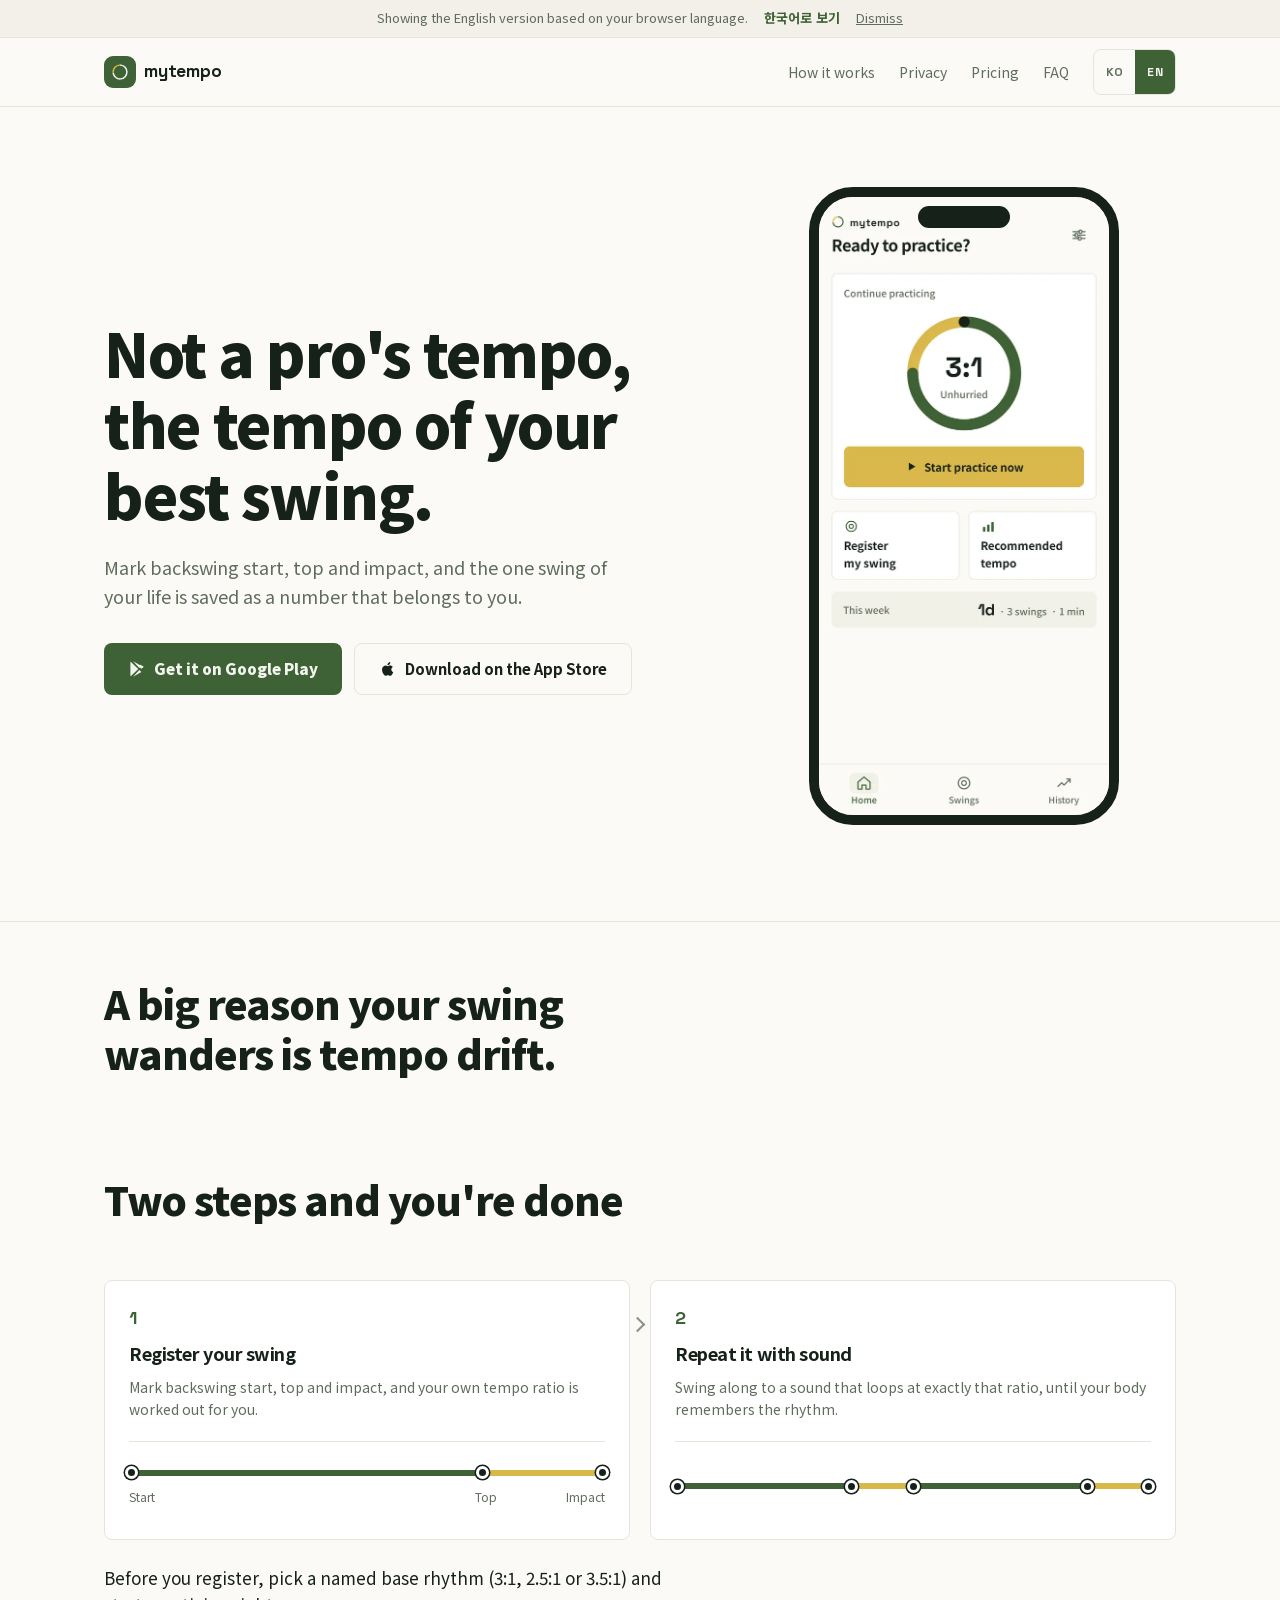
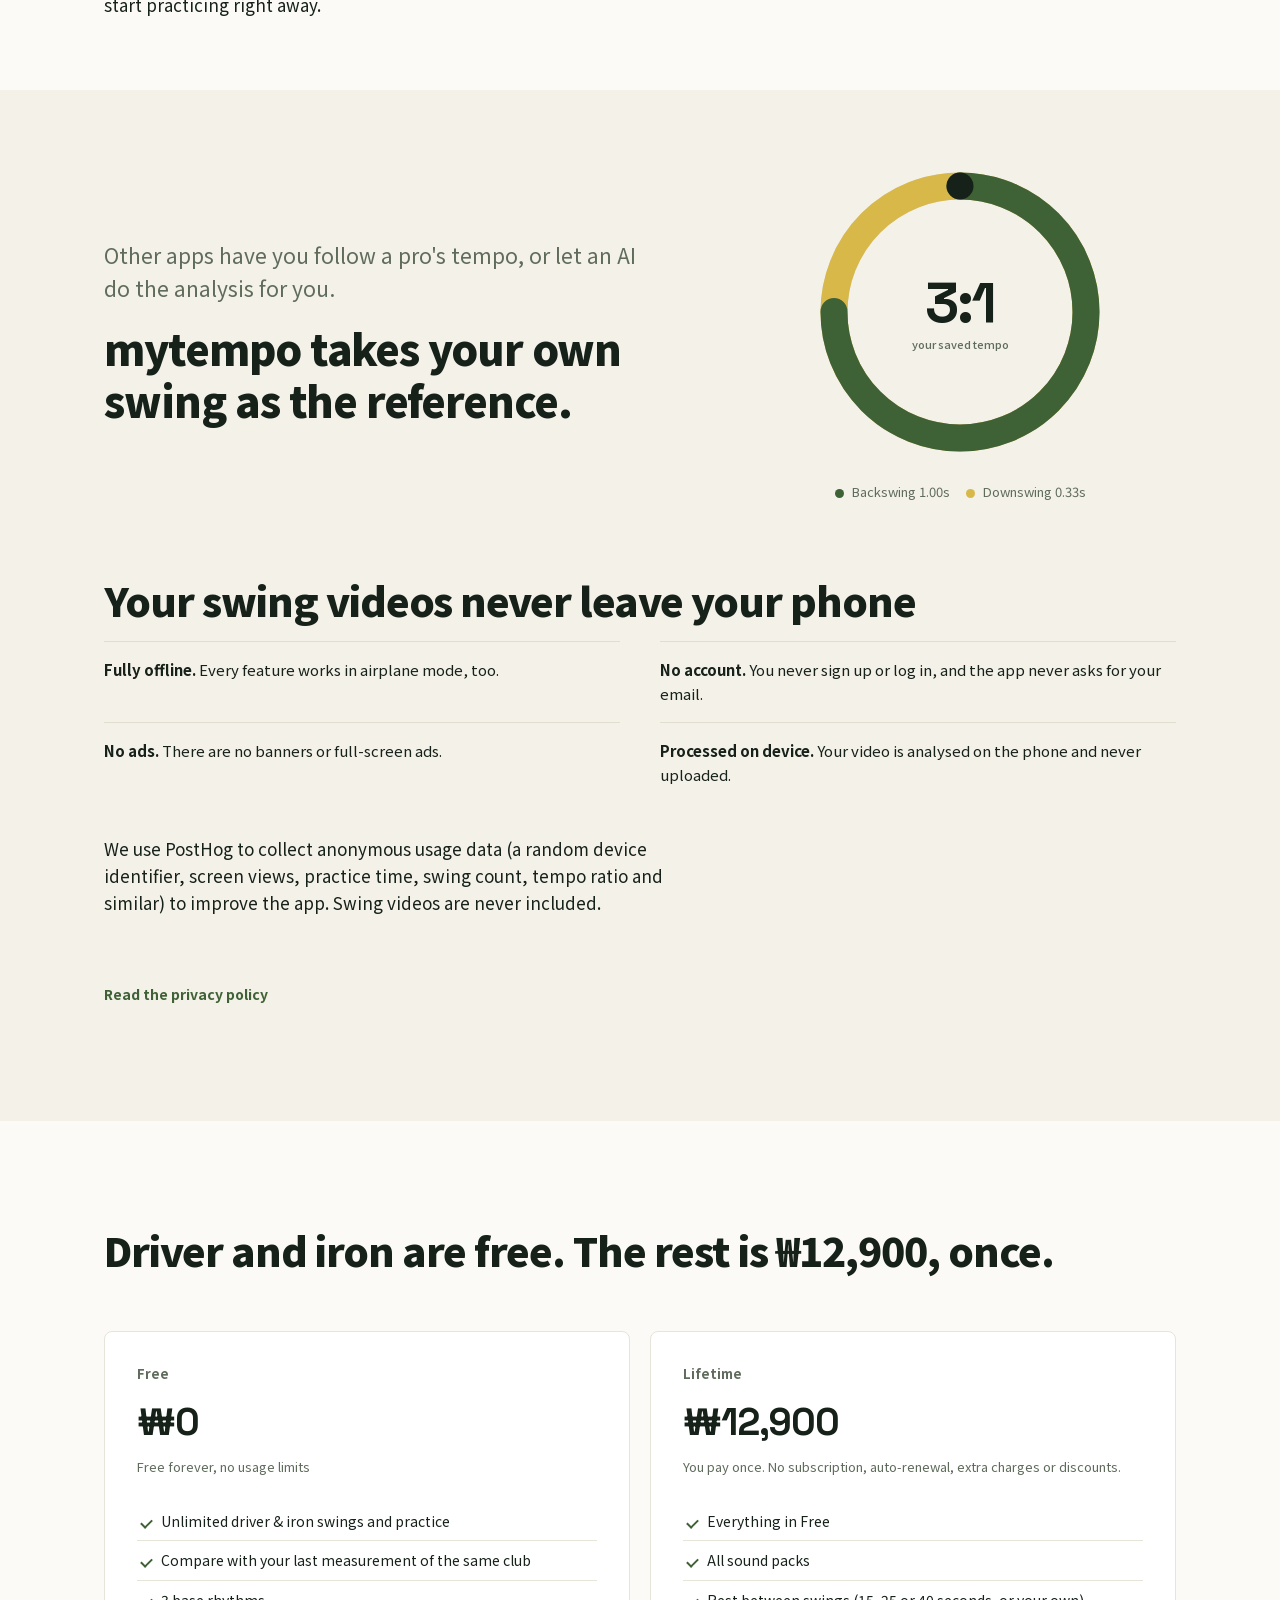
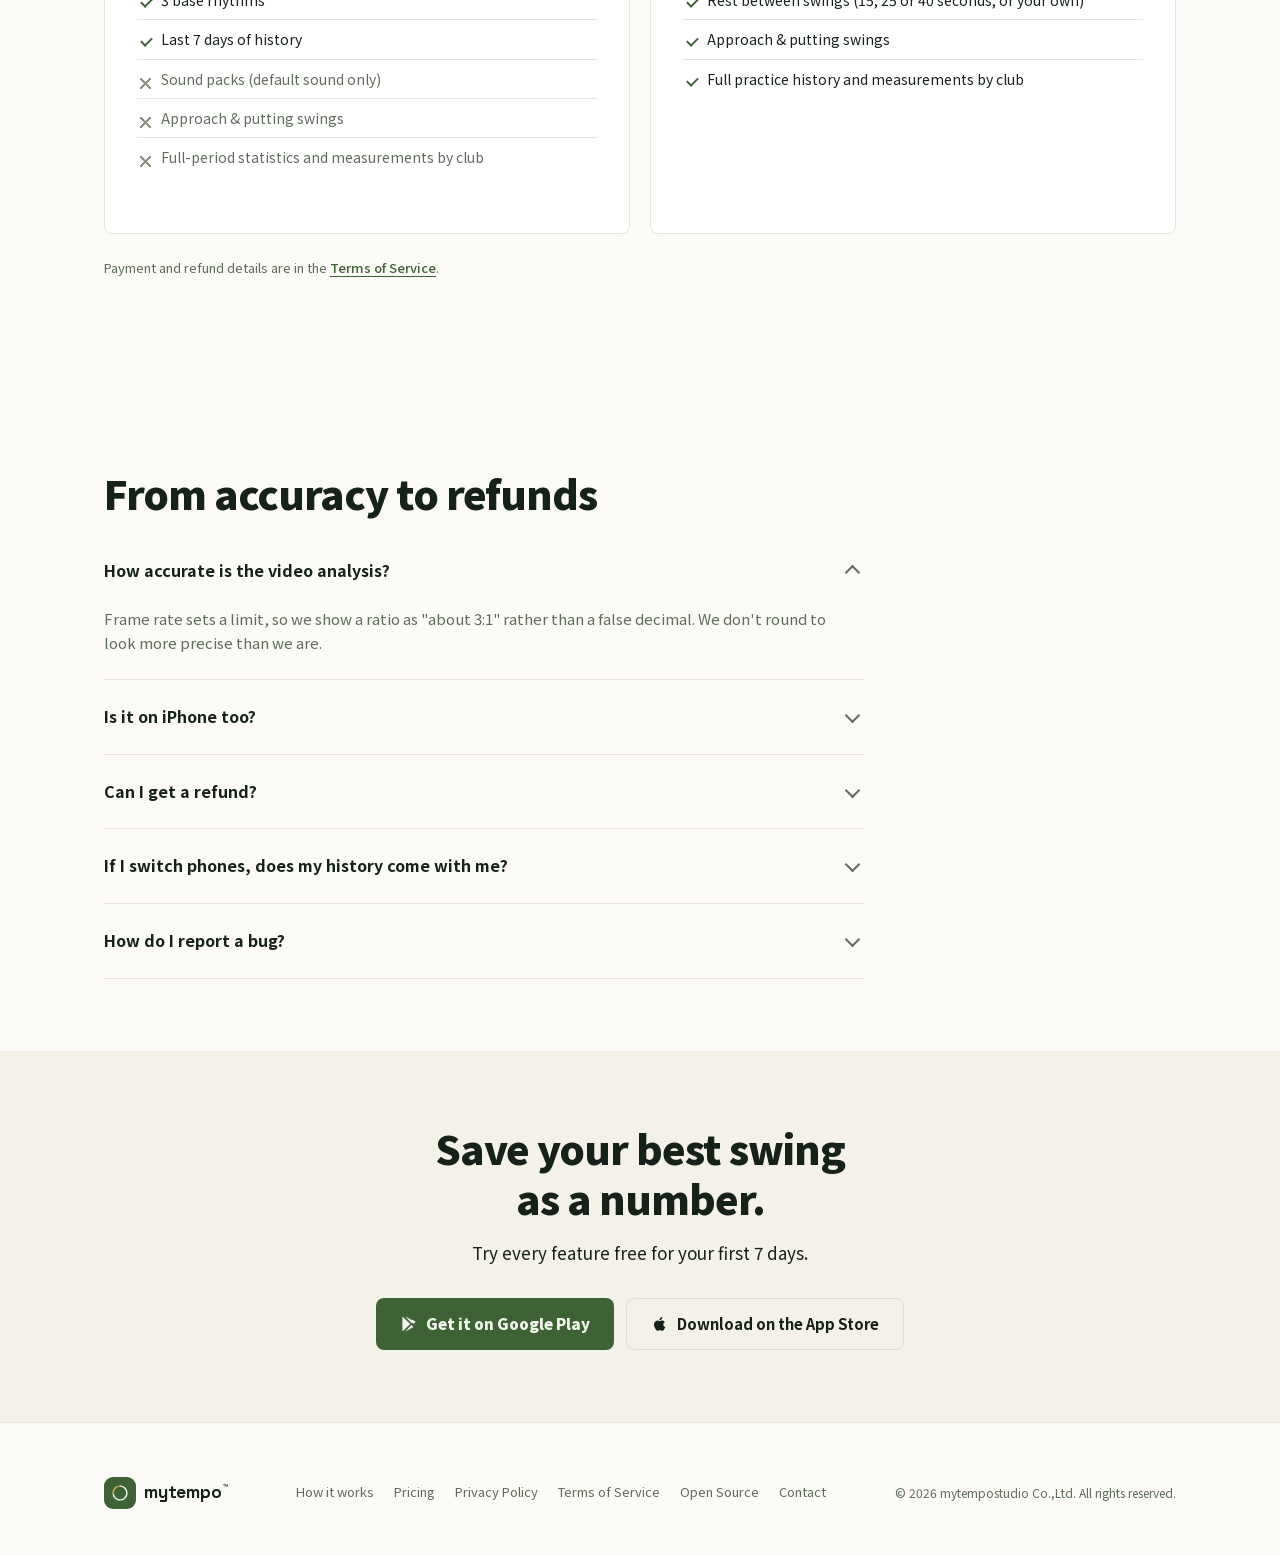
==== commit ec90d06d: "chore(landing): 출시일 랜딩에서 숫자 띠를 뺀다 (창업자 11-05) 히어로 아래 네 칸의 사실은 같은 쪽에 모두 다시 나온다(AI티-금지목록 44, 49). 출시일에" ====
--- a/index.html
+++ b/index.html
@@ -104,22 +104,6 @@
   </div>
 </section>
 
-<!-- ============ TRUST STRIP ============ -->
-<!-- 수치 근거 (2026-08-19 볼트 대조 확인, 2026-08-21 카피 리디자인)
-     · 마킹 3지점 · 기준 리듬 3종(3:1/2.5:1/3.5:1) — 01_전략/프로젝트-개요 §MVP 핵심 기능
-     · 서버로 올리는 스윙 영상 0개(2026-11-02 정정). 앱은 연습 시간 · 스윙 수 · 비율을 PostHog로 보내므로 「데이터 0건」은 틀린 말이었다
-     · ₩0 — 04_수익화/수익화-정책 (무료 범위: 연습·마킹·저장 전부 무제한)
-     ⚠️ "투어 프로 평균 3:1" 류의 외부 통계는 볼트에 출처가 없어 쓰지 않는다(브랜드 가이드 "과장 금지").
-     캡션은 한 줄 문장이 아니라 짧은 라벨로 — 히어로 바로 아래서 숫자가 브랜드 톤을 누르지 않게, "기능 스펙표"가 아니라 신뢰 배지로 읽히게 한다. -->
-<div class="stats-strip">
-  <div class="wrap">
-    <div class="stat"><p class="n">3<span>지점</span></p><p class="t">스윙 등록에 필요한 전부</p></div>
-    <div class="stat"><p class="n">3<span>종</span></p><p class="t">이름 붙은 기준 리듬</p></div>
-    <div class="stat"><p class="n">0<span>개</span></p><p class="t">서버로 올리는 스윙 영상</p></div>
-    <div class="stat"><p class="n">₩0</p><p class="t">영구 무료인 핵심 기능</p></div>
-  </div>
-</div>
-
 <!-- ============ PROBLEM ============ -->
 <section class="tight statement-only">
   <div class="wrap">
--- a/assets/style.css
+++ b/assets/style.css
@@ -211,7 +211,6 @@
   background: var(--bg);
   border: 10px solid var(--bezel);
   border-radius: 44px;
-  box-shadow: 0 26px 60px -20px rgba(22,33,26,.42);
   overflow: hidden;
 }
 .phone picture, .phone img { display: block; width: 100%; height: 100%; object-fit: cover; }
@@ -288,14 +287,6 @@
    히어로 직후 첫 시선을 받는 자리라, 숫자가 브랜드 문장보다 커 보이면 안 된다.
    2026-08-21: font-size를 히어로 h1(34~60px) 대비 확실히 작게 유지하고,
    캡션을 짧은 라벨 톤으로 낮춰 "기능 스펙표"가 아니라 신뢰 배지로 읽히게 한다. */
-.stats-strip { border-bottom: 1px solid var(--line); background: var(--surface-2); padding: 32px 0; }
-.stats-strip .wrap { display: grid; grid-template-columns: repeat(4, 1fr); gap: 24px; }
-.stat .n {
-  font-family: var(--font-display); font-size: clamp(22px, 2.8vw, 32px);
-  font-weight: 700; letter-spacing: -0.03em; color: var(--ink); line-height: 1.1; margin: 0;
-}
-.stat .n span { font-size: 0.55em; color: var(--muted); }
-.stat .t { font-size: 12.5px; color: var(--muted); margin: 8px 0 0; letter-spacing: 0.01em; }
 
 /* ---------- Steps ---------- */
 /* 2단계다 — "구간과 비교"(폐기 기능)가 3번째 단계였다가 2026-09-22에 빠졌다(T-85) */
@@ -304,11 +295,10 @@
   background: var(--surface); border: 1px solid var(--line);
   border-radius: var(--radius); padding: 28px 24px 24px; position: relative;
 }
+/* 2026-11-05: 초록 원을 뺐다. 숫자를 상자에 넣는 것도 AI 티다(AI티-금지목록 45) */
 .step .idx {
-  font-family: var(--font-display); font-size: 12px; font-weight: 700;
-  color: var(--on-primary); background: var(--green);
-  width: 28px; height: 28px; border-radius: 50%;
-  display: flex; align-items: center; justify-content: center; margin-bottom: 16px;
+  font-family: var(--font-display); font-size: 18px; font-weight: 700; line-height: 1;
+  color: var(--green); margin-bottom: 12px;
 }
 .step h3 { font-size: 18px; font-weight: 700; margin-bottom: 8px; }
 .step p { font-size: 14px; color: var(--muted); margin: 0 0 20px; }
@@ -375,6 +365,12 @@
   transform: rotate(-45deg);
 }
 .price-foot { margin-top: 24px; font-size: 13px; color: var(--muted); }
+/* 2026-11-05: 문장 속 링크는 색만으로 구분하지 않는다(WCAG 1.4.1) */
+/* 문장 안이라 글자 크기를 맞추고 마침표가 떨어지지 않게 inline. 44px 터치 영역은 위아래 padding이 맡는다(T-42) */
+.price-foot .link-arrow {
+  display: inline; min-height: 0; padding: 13px 0;
+  font-size: inherit; font-weight: 500; text-decoration: underline; text-underline-offset: 3px;
+}
 
 /* ---------- FAQ ---------- */
 .faq { max-width: 760px; }
@@ -415,7 +411,6 @@
      거의 다 차지해 그 아래 이메일 폼(CTA)이 첫 화면 밖으로 밀려난다.
      DOM 순서(텍스트+폼 → 스크린샷) 그대로 두어 CTA가 항상 첫 화면에 남게 한다. */
   .phone { width: min(230px, 58vw); }
-  .stats-strip .wrap { grid-template-columns: 1fr 1fr; gap: 28px 20px; }
   .steps { grid-template-columns: 1fr; }
   /* .trust-grid는 데스크톱부터 이미 2열이라 여기서 다시 선언할 필요가 없다 */
   .price-grid { grid-template-columns: 1fr; }
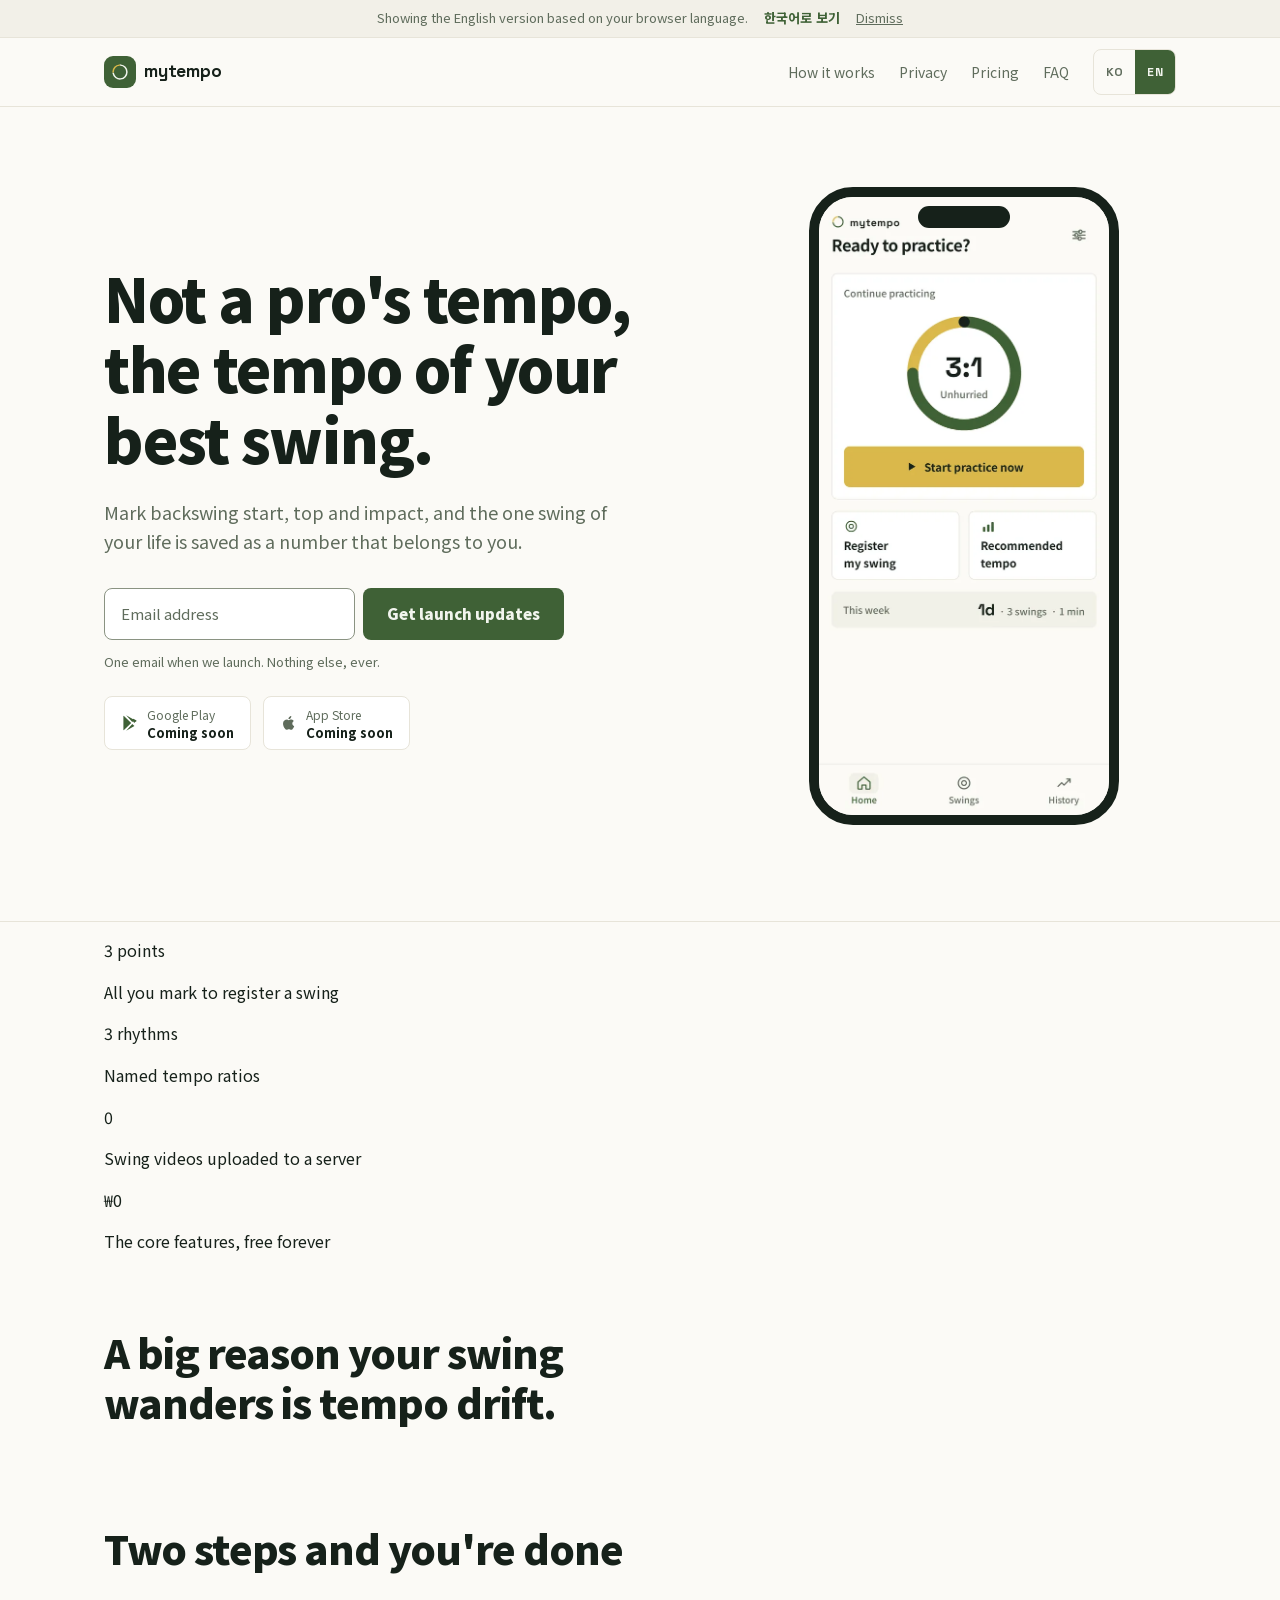
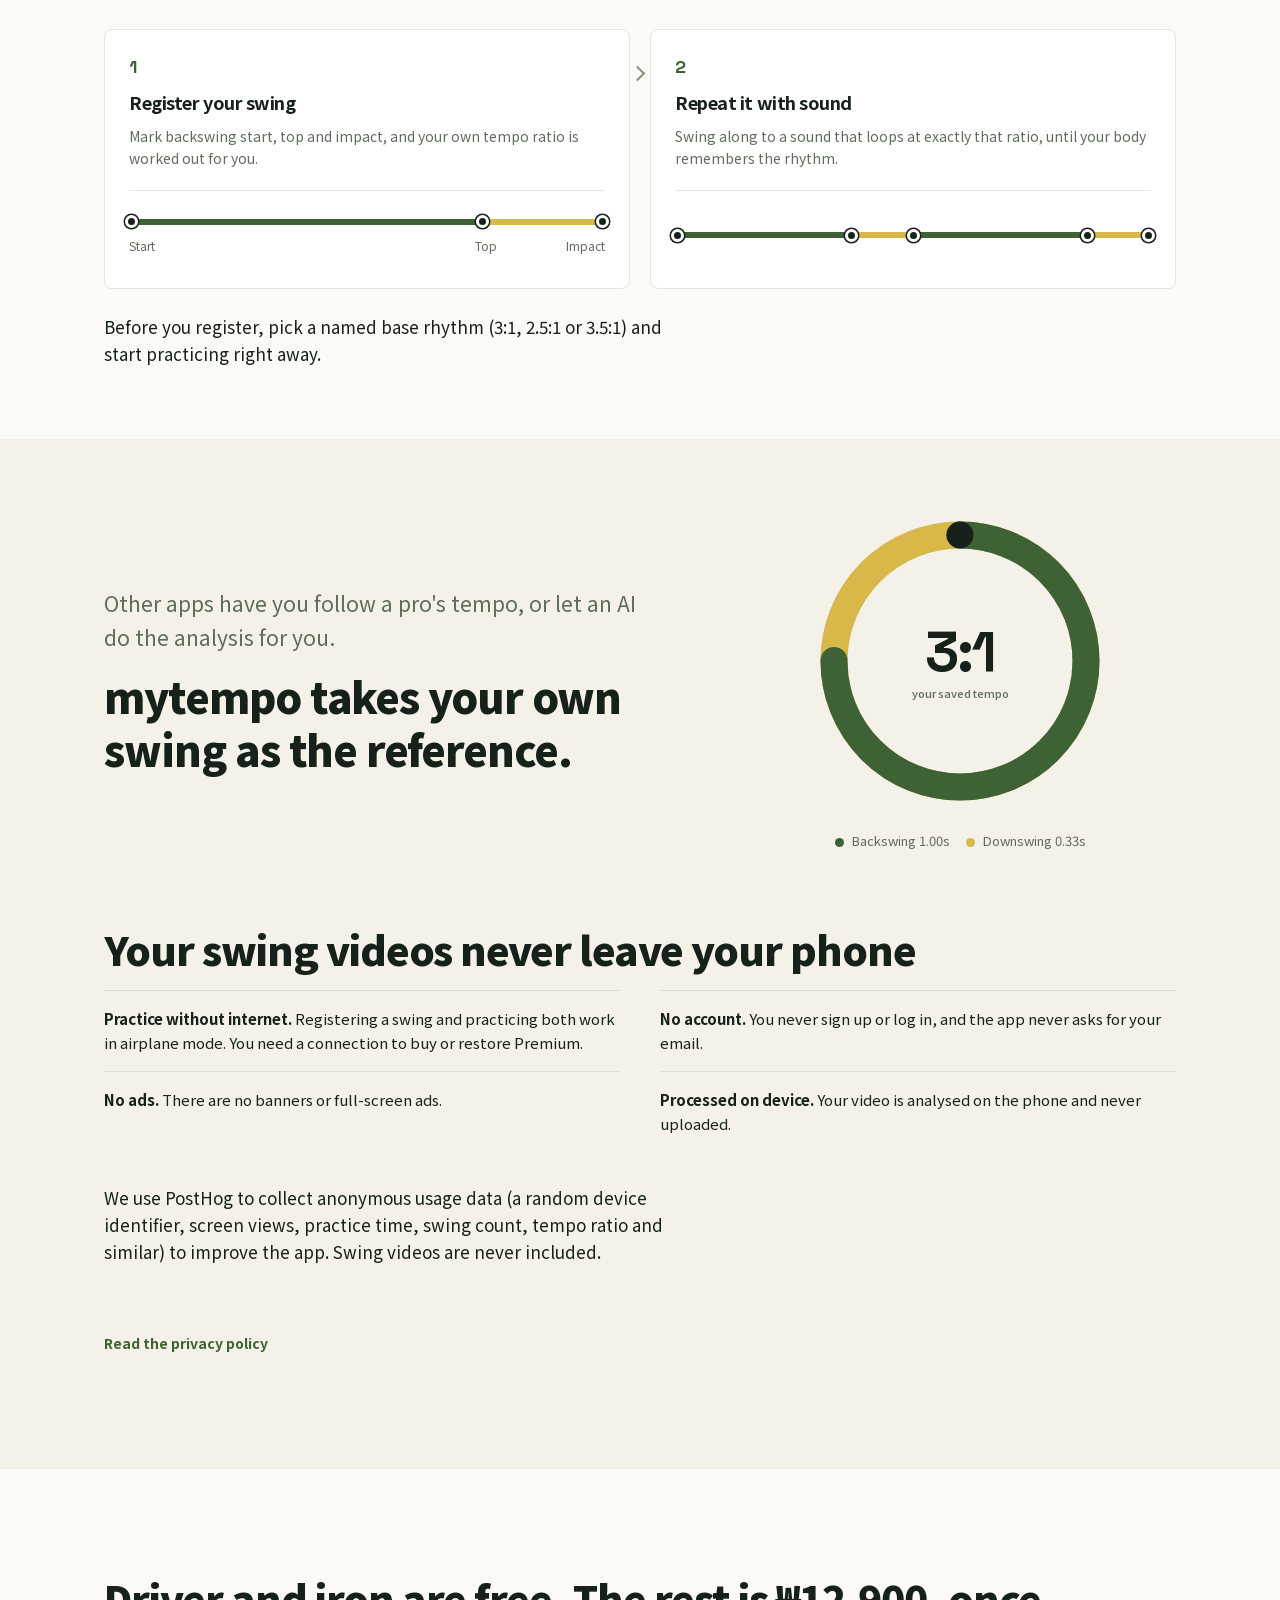
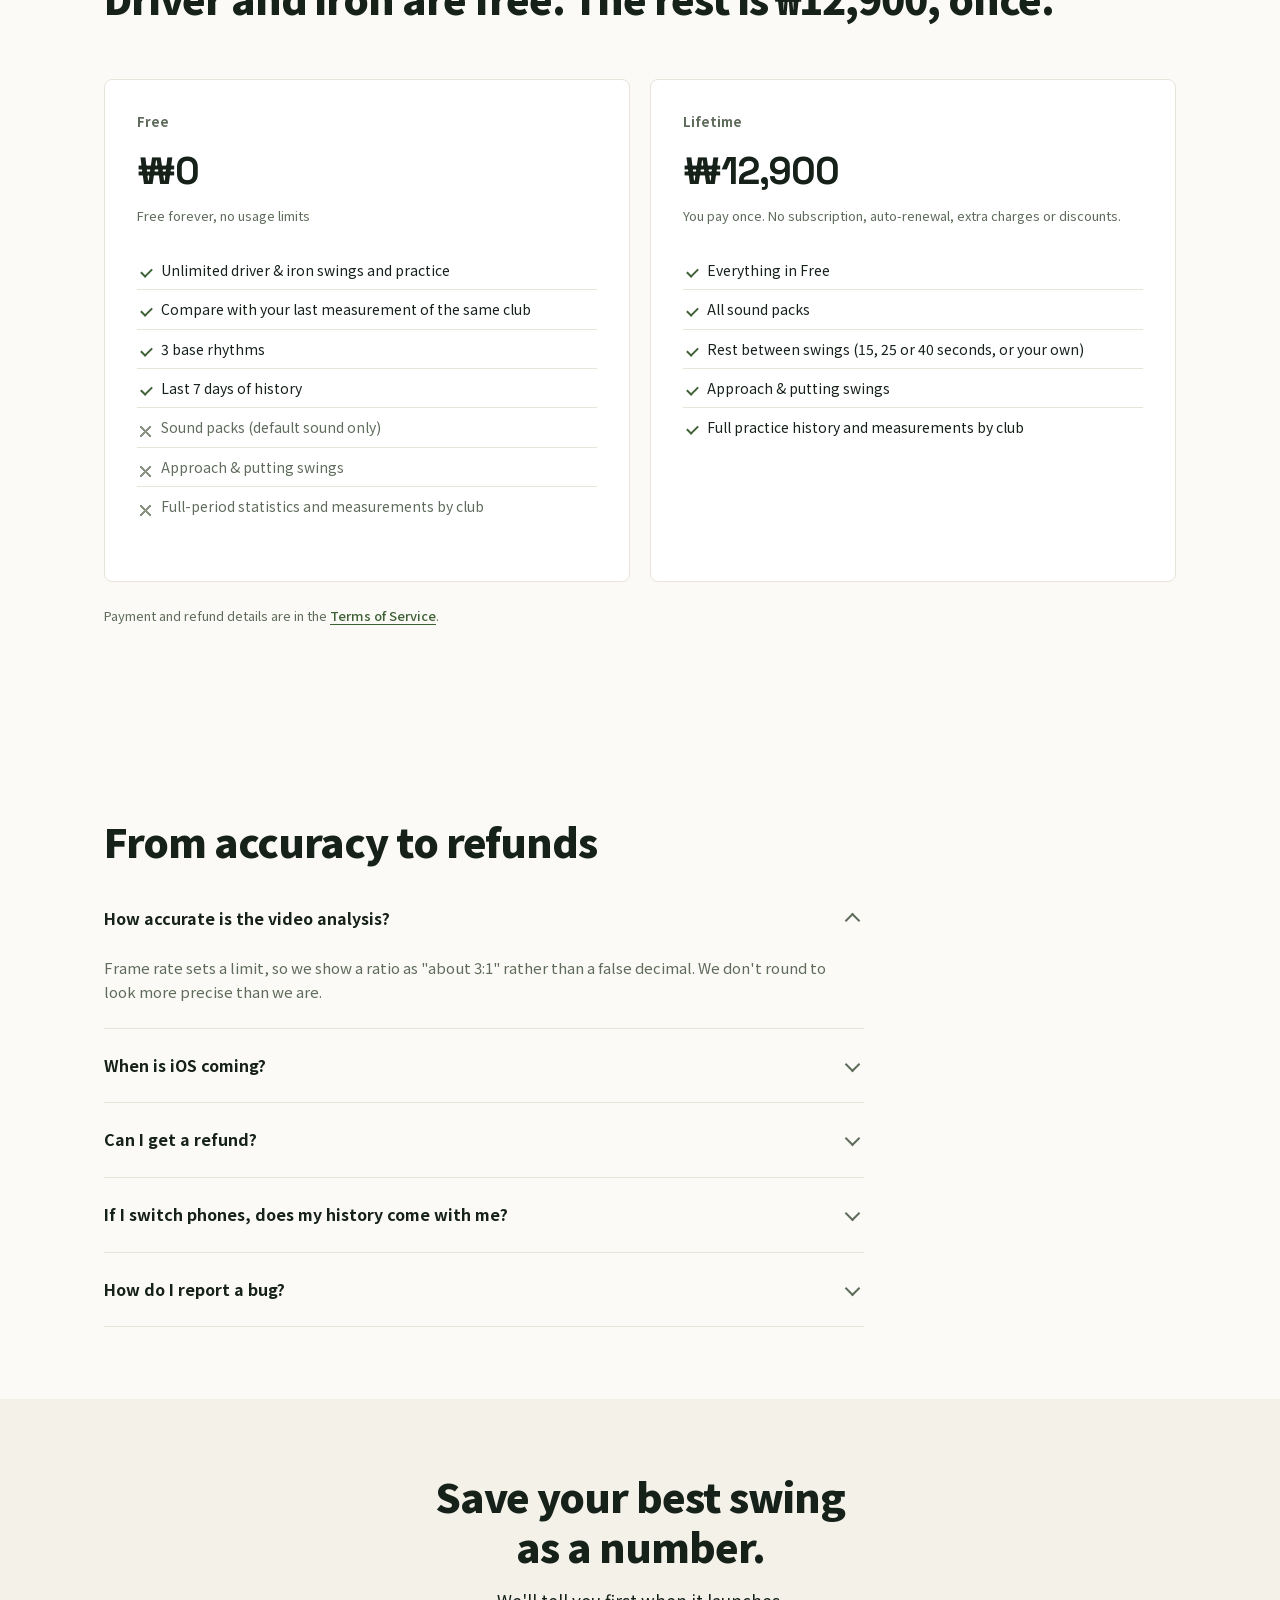
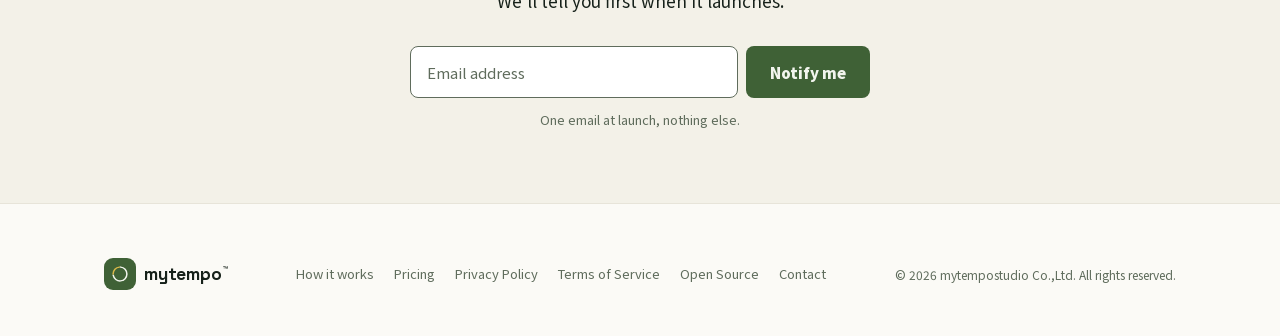
==== commit 64d96b35: "copy(landing): 「완전 오프라인 · 모든 기능」을 「인터넷 없이 연습」으로 (창업자 11-09) Premium 결제와 복원은 인터넷이 필요하고 익명 통계도 나가서 스토어" ====
--- a/index.html
+++ b/index.html
@@ -27,9 +27,9 @@
 </script>
 <meta name="viewport" content="width=device-width, initial-scale=1">
 <title>내 최고의 스윙의 템포 · mytempo</title>
-<meta name="description" content="복잡한 AI 분석 없이, 내 인생 최고의 스윙 한 번을 숫자로 저장하는 완전 오프라인 골프 템포 트레이닝 앱.">
+<meta name="description" content="복잡한 AI 분석 없이, 내 인생 최고의 스윙 한 번을 숫자로 저장하고 인터넷 없이 연습하는 골프 템포 트레이닝 앱.">
 <meta property="og:title" content="내 최고의 스윙의 템포 · mytempo">
-<meta property="og:description" content="프로의 템포가 아니라, 내 최고의 스윙의 템포. 완전 오프라인, 광고 없음.">
+<meta property="og:description" content="프로의 템포가 아니라, 내 최고의 스윙의 템포. 인터넷 없이 연습, 광고 없음.">
 <meta property="og:type" content="website">
 <meta property="og:url" content="https://mytempo.co.kr/">
 <meta property="og:image" content="https://mytempo.co.kr/assets/og.png">
@@ -82,9 +82,25 @@
       <h1>프로의 템포가 아니라,<br>내 최고의 스윙의 템포.</h1>
       <p class="lead">백스윙 시작·탑·임팩트 세 지점만 찍으면, 인생 최고의 스윙 한 번이 나만의 숫자로 남아요.</p>
 
-      <div class="store-row store-cta">
-        <a class="btn-primary" data-store="play" href="https://play.google.com/store/apps/details?id=com.mytempo.golf&amp;referrer=utm_source%3Dwebsite"><svg aria-hidden="true" viewBox="0 0 24 24" fill="currentColor"><path d="M3.6 2.2a1 1 0 0 0-.4.8v18a1 1 0 0 0 .4.8l10-9.8-10-9.8Zm11.4 8.5 2.9-2.8-11-6.3 8.1 9.1Zm0 2.6-8.1 9.1 11-6.3-2.9-2.8Zm1.5-1.3 3.6-2a1 1 0 0 0 0-1.8l-3.6-2-2.1 2 2.1 2 2.1 1.8Z"/></svg>Google Play에서 받기</a>
-        <a class="btn-ghost" data-store="ios" href="https://apps.apple.com/app/id6818107414"><svg aria-hidden="true" viewBox="0 0 24 24" fill="currentColor"><path d="M16.4 12.7c0-2.3 1.9-3.4 2-3.5-1.1-1.6-2.8-1.8-3.4-1.8-1.4-.1-2.8.9-3.5.9-.7 0-1.8-.9-3-.8-1.5 0-2.9.9-3.7 2.3-1.6 2.7-.4 6.8 1.1 9 .8 1.1 1.7 2.3 2.9 2.3 1.2 0 1.6-.7 3-.7 1.4 0 1.8.7 3 .7 1.3 0 2.1-1.1 2.8-2.2.9-1.3 1.3-2.5 1.3-2.6 0 0-2.5-1-2.5-3.6ZM14.1 5.5c.6-.8 1.1-1.9 1-3-.9 0-2.1.6-2.8 1.4-.6.7-1.2 1.8-1 2.9 1 .1 2.1-.5 2.8-1.3Z"/></svg>App Store에서 받기</a>
+      <form class="signup js-signup" id="signup" novalidate>
+        <label for="email" style="position:absolute;left:-9999px">이메일 주소</label>
+        <input id="email" type="email" name="email" placeholder="이메일 주소" autocomplete="email" required>
+        <!-- 봇 트랩: 사람에게는 안 보이고, 값이 차 있으면 조용히 버린다 -->
+        <input type="text" name="company" tabindex="-1" autocomplete="off" aria-hidden="true"
+               style="position:absolute;left:-9999px;width:1px;height:1px;opacity:0">
+        <button class="btn-primary" type="submit">출시 알림 받기</button>
+      </form>
+      <p class="cta-note js-note" role="status" aria-live="polite">출시하면 딱 한 번 메일을 보내요. 그 외 발송 없음.</p>
+
+      <div class="store-row">
+        <span class="store-badge">
+          <svg aria-hidden="true" viewBox="0 0 24 24" fill="currentColor" style="color:var(--green)"><path d="M3.6 2.2a1 1 0 0 0-.4.8v18a1 1 0 0 0 .4.8l10-9.8-10-9.8Zm11.4 8.5 2.9-2.8-11-6.3 8.1 9.1Zm0 2.6-8.1 9.1 11-6.3-2.9-2.8Zm1.5-1.3 3.6-2a1 1 0 0 0 0-1.8l-3.6-2-2.1 2 2.1 2 2.1 1.8Z"/></svg>
+          <span>Google Play<b>출시 준비 중</b></span>
+        </span>
+        <span class="store-badge">
+          <svg aria-hidden="true" viewBox="0 0 24 24" fill="currentColor" style="color:var(--muted)"><path d="M16.4 12.7c0-2.3 1.9-3.4 2-3.5-1.1-1.6-2.8-1.8-3.4-1.8-1.4-.1-2.8.9-3.5.9-.7 0-1.8-.9-3-.8-1.5 0-2.9.9-3.7 2.3-1.6 2.7-.4 6.8 1.1 9 .8 1.1 1.7 2.3 2.9 2.3 1.2 0 1.6-.7 3-.7 1.4 0 1.8.7 3 .7 1.3 0 2.1-1.1 2.8-2.2.9-1.3 1.3-2.5 1.3-2.6 0 0-2.5-1-2.5-3.6ZM14.1 5.5c.6-.8 1.1-1.9 1-3-.9 0-2.1.6-2.8 1.4-.6.7-1.2 1.8-1 2.9 1 .1 2.1-.5 2.8-1.3Z"/></svg>
+          <span>App Store<b>출시 준비 중</b></span>
+        </span>
       </div>
     </div>
 
@@ -103,6 +119,22 @@
     </div>
   </div>
 </section>
+
+<!-- ============ TRUST STRIP ============ -->
+<!-- 수치 근거 (2026-08-19 볼트 대조 확인, 2026-08-21 카피 리디자인)
+     · 마킹 3지점 · 기준 리듬 3종(3:1/2.5:1/3.5:1) — 01_전략/프로젝트-개요 §MVP 핵심 기능
+     · 서버로 올리는 스윙 영상 0개(2026-11-02 정정). 앱은 연습 시간 · 스윙 수 · 비율을 PostHog로 보내므로 「데이터 0건」은 틀린 말이었다
+     · ₩0 — 04_수익화/수익화-정책 (무료 범위: 연습·마킹·저장 전부 무제한)
+     ⚠️ "투어 프로 평균 3:1" 류의 외부 통계는 볼트에 출처가 없어 쓰지 않는다(브랜드 가이드 "과장 금지").
+     캡션은 한 줄 문장이 아니라 짧은 라벨로 — 히어로 바로 아래서 숫자가 브랜드 톤을 누르지 않게, "기능 스펙표"가 아니라 신뢰 배지로 읽히게 한다. -->
+<div class="stats-strip">
+  <div class="wrap">
+    <div class="stat"><p class="n">3<span>지점</span></p><p class="t">스윙 등록에 필요한 전부</p></div>
+    <div class="stat"><p class="n">3<span>종</span></p><p class="t">이름 붙은 기준 리듬</p></div>
+    <div class="stat"><p class="n">0<span>개</span></p><p class="t">서버로 올리는 스윙 영상</p></div>
+    <div class="stat"><p class="n">₩0</p><p class="t">영구 무료인 핵심 기능</p></div>
+  </div>
+</div>
 
 <!-- ============ PROBLEM ============ -->
 <section class="tight statement-only">
@@ -183,7 +215,7 @@
     <h2 class="section-title">스윙 영상은 기기 밖으로 나가지 않아요</h2>
     <div class="trust-grid">
       <div class="trust-item">
-        <p><b>완전 오프라인.</b> 비행기 모드에서도 모든 기능이 그대로 동작해요.</p>
+        <p><b>인터넷 없이 연습.</b> 스윙 등록과 연습은 비행기 모드에서도 그대로 돼요. Premium 결제와 복원에는 인터넷이 필요해요.</p>
       </div>
       <div class="trust-item">
         <p><b>계정 없음.</b> 가입도 로그인도 없어요. 앱은 이메일을 받지 않아요.</p>
@@ -246,8 +278,8 @@
         <p>촬영 프레임레이트의 한계가 있어 비율은 "약 3:1"처럼 표기해요. 실제보다 정밀해 보이게 반올림하지 않아요.</p>
       </details>
       <details>
-        <summary>아이폰에서도 쓸 수 있나요?</summary>
-        <p>Google Play(Android)와 App Store(iPhone) 둘 다에서 받을 수 있어요. 기능과 가격도 같아요.</p>
+        <summary>iOS는 언제 나오나요?</summary>
+        <p>Android(Google Play)와 iOS(App Store)에 함께 출시할 예정이에요. 알림 신청해 주시면 출시되는 대로 알려드릴게요.</p>
       </details>
       <details>
         <summary>환불이 되나요?</summary>
@@ -269,11 +301,15 @@
 <section class="band final-cta tight">
   <div class="wrap">
     <h2 class="section-title">내 최고의 스윙, 숫자로 남겨두세요.</h2>
-    <p class="section-sub" style="margin:0 auto 32px">처음 7일은 모든 기능을 무료로 써 볼 수 있어요.</p>
-    <div class="store-row store-cta">
-      <a class="btn-primary" data-store="play" href="https://play.google.com/store/apps/details?id=com.mytempo.golf&amp;referrer=utm_source%3Dwebsite"><svg aria-hidden="true" viewBox="0 0 24 24" fill="currentColor"><path d="M3.6 2.2a1 1 0 0 0-.4.8v18a1 1 0 0 0 .4.8l10-9.8-10-9.8Zm11.4 8.5 2.9-2.8-11-6.3 8.1 9.1Zm0 2.6-8.1 9.1 11-6.3-2.9-2.8Zm1.5-1.3 3.6-2a1 1 0 0 0 0-1.8l-3.6-2-2.1 2 2.1 2 2.1 1.8Z"/></svg>Google Play에서 받기</a>
-      <a class="btn-ghost" data-store="ios" href="https://apps.apple.com/app/id6818107414"><svg aria-hidden="true" viewBox="0 0 24 24" fill="currentColor"><path d="M16.4 12.7c0-2.3 1.9-3.4 2-3.5-1.1-1.6-2.8-1.8-3.4-1.8-1.4-.1-2.8.9-3.5.9-.7 0-1.8-.9-3-.8-1.5 0-2.9.9-3.7 2.3-1.6 2.7-.4 6.8 1.1 9 .8 1.1 1.7 2.3 2.9 2.3 1.2 0 1.6-.7 3-.7 1.4 0 1.8.7 3 .7 1.3 0 2.1-1.1 2.8-2.2.9-1.3 1.3-2.5 1.3-2.6 0 0-2.5-1-2.5-3.6ZM14.1 5.5c.6-.8 1.1-1.9 1-3-.9 0-2.1.6-2.8 1.4-.6.7-1.2 1.8-1 2.9 1 .1 2.1-.5 2.8-1.3Z"/></svg>App Store에서 받기</a>
-    </div>
+    <p class="section-sub" style="margin:0 auto 32px">출시하면 가장 먼저 알려드릴게요.</p>
+    <form class="signup js-signup" novalidate>
+      <label for="email2" style="position:absolute;left:-9999px">이메일 주소</label>
+      <input id="email2" type="email" name="email" placeholder="이메일 주소" autocomplete="email" required>
+      <input type="text" name="company" tabindex="-1" autocomplete="off" aria-hidden="true"
+             style="position:absolute;left:-9999px;width:1px;height:1px;opacity:0">
+      <button class="btn-primary" type="submit">알림 받기</button>
+    </form>
+    <p class="cta-note js-note" role="status" aria-live="polite">출시할 때 한 번만 보내요.</p>
   </div>
 </section>
 
@@ -385,6 +421,5 @@
   s.addEventListener("click",function(e){var a=e.target.closest("a");if(!a)return;
     try{localStorage.setItem("mytempo:lang",a.getAttribute("hreflang"));}catch(err){}});})();
 </script>
-<script src="/assets/store-cta.js"></script>
 </body>
 </html>
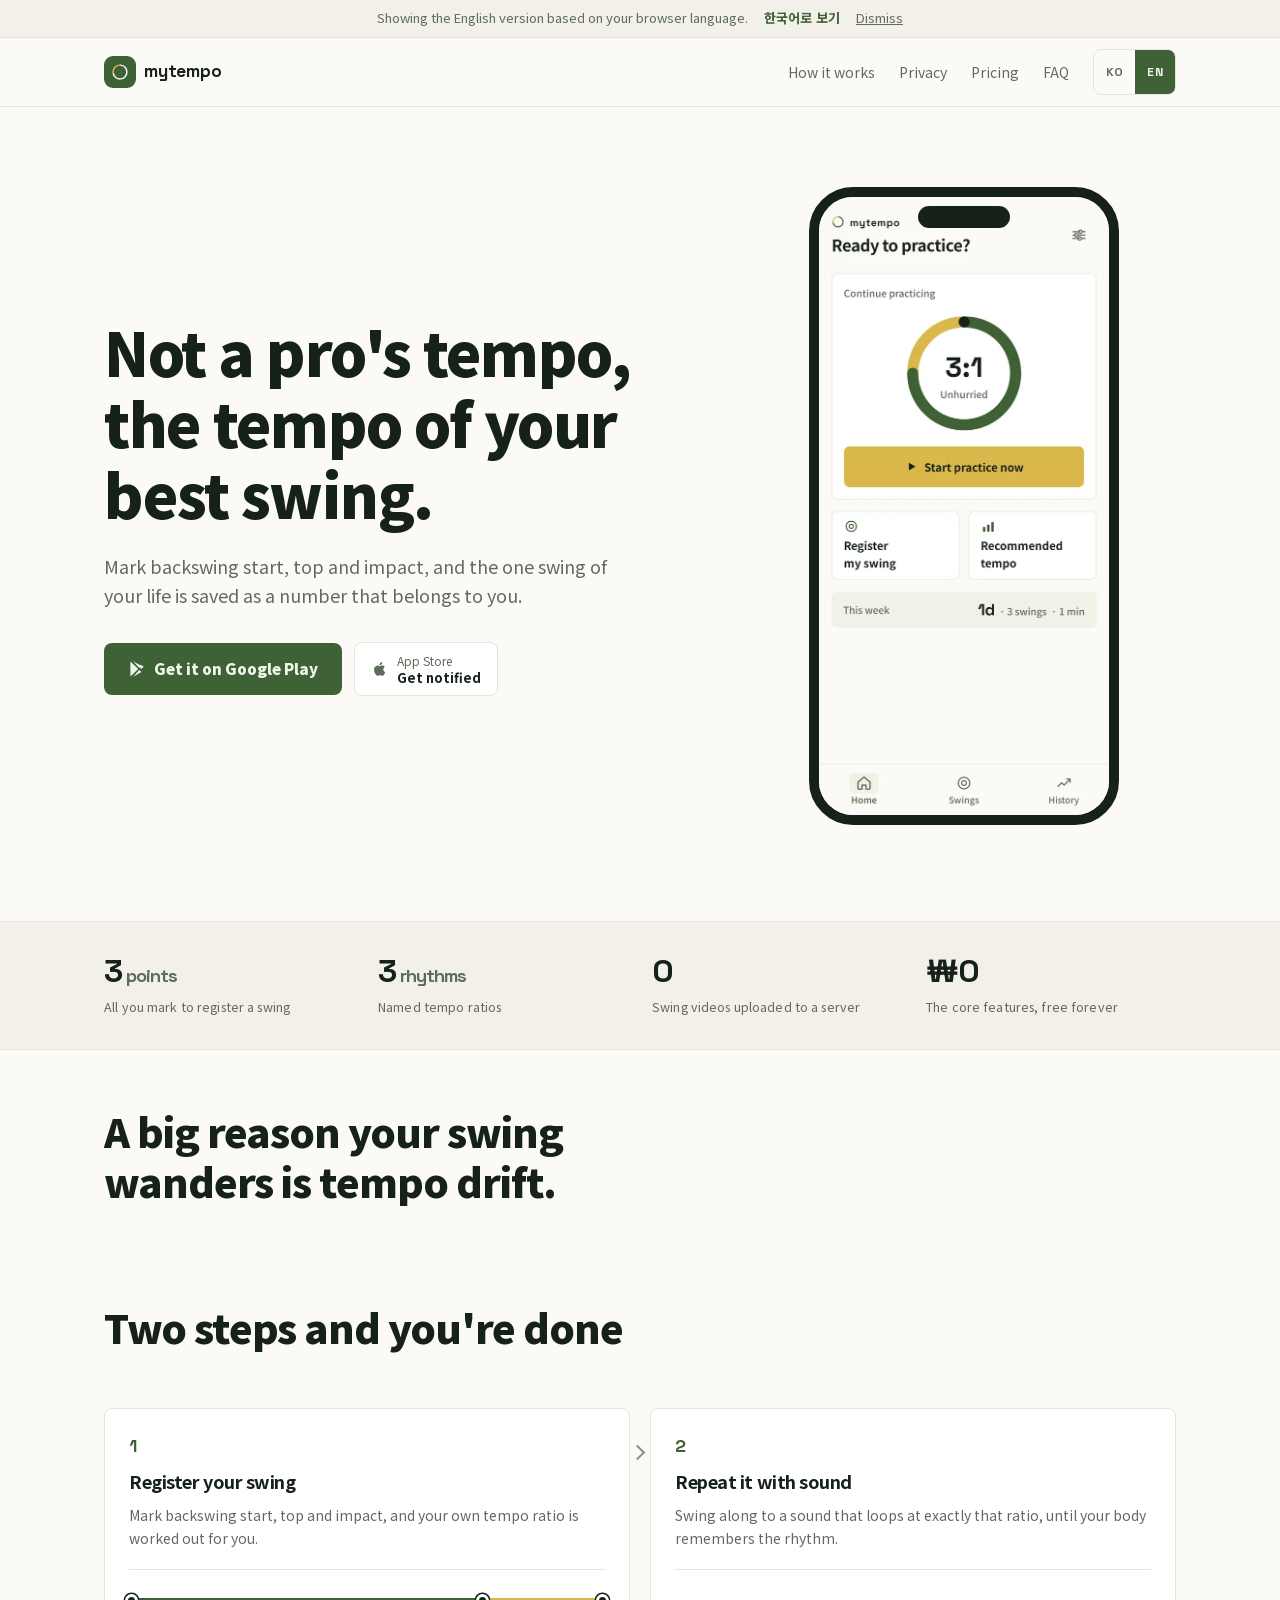
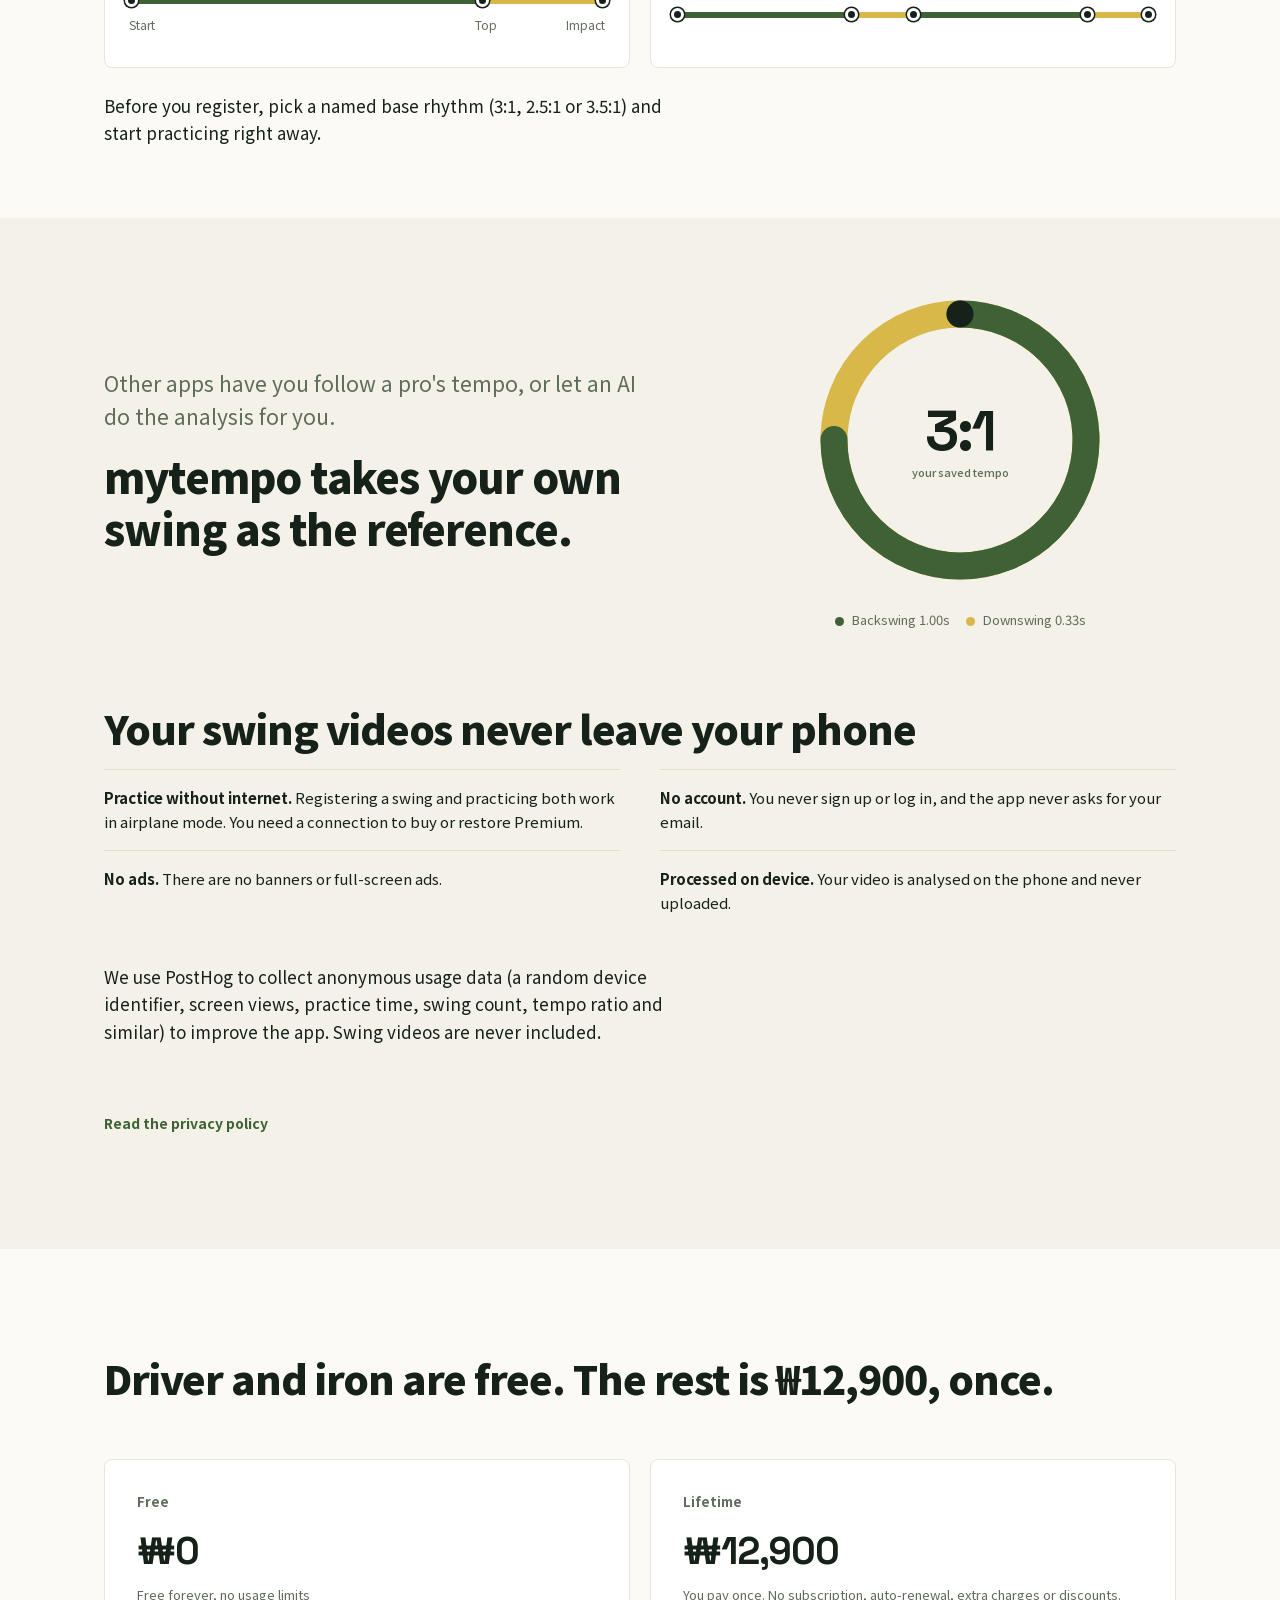
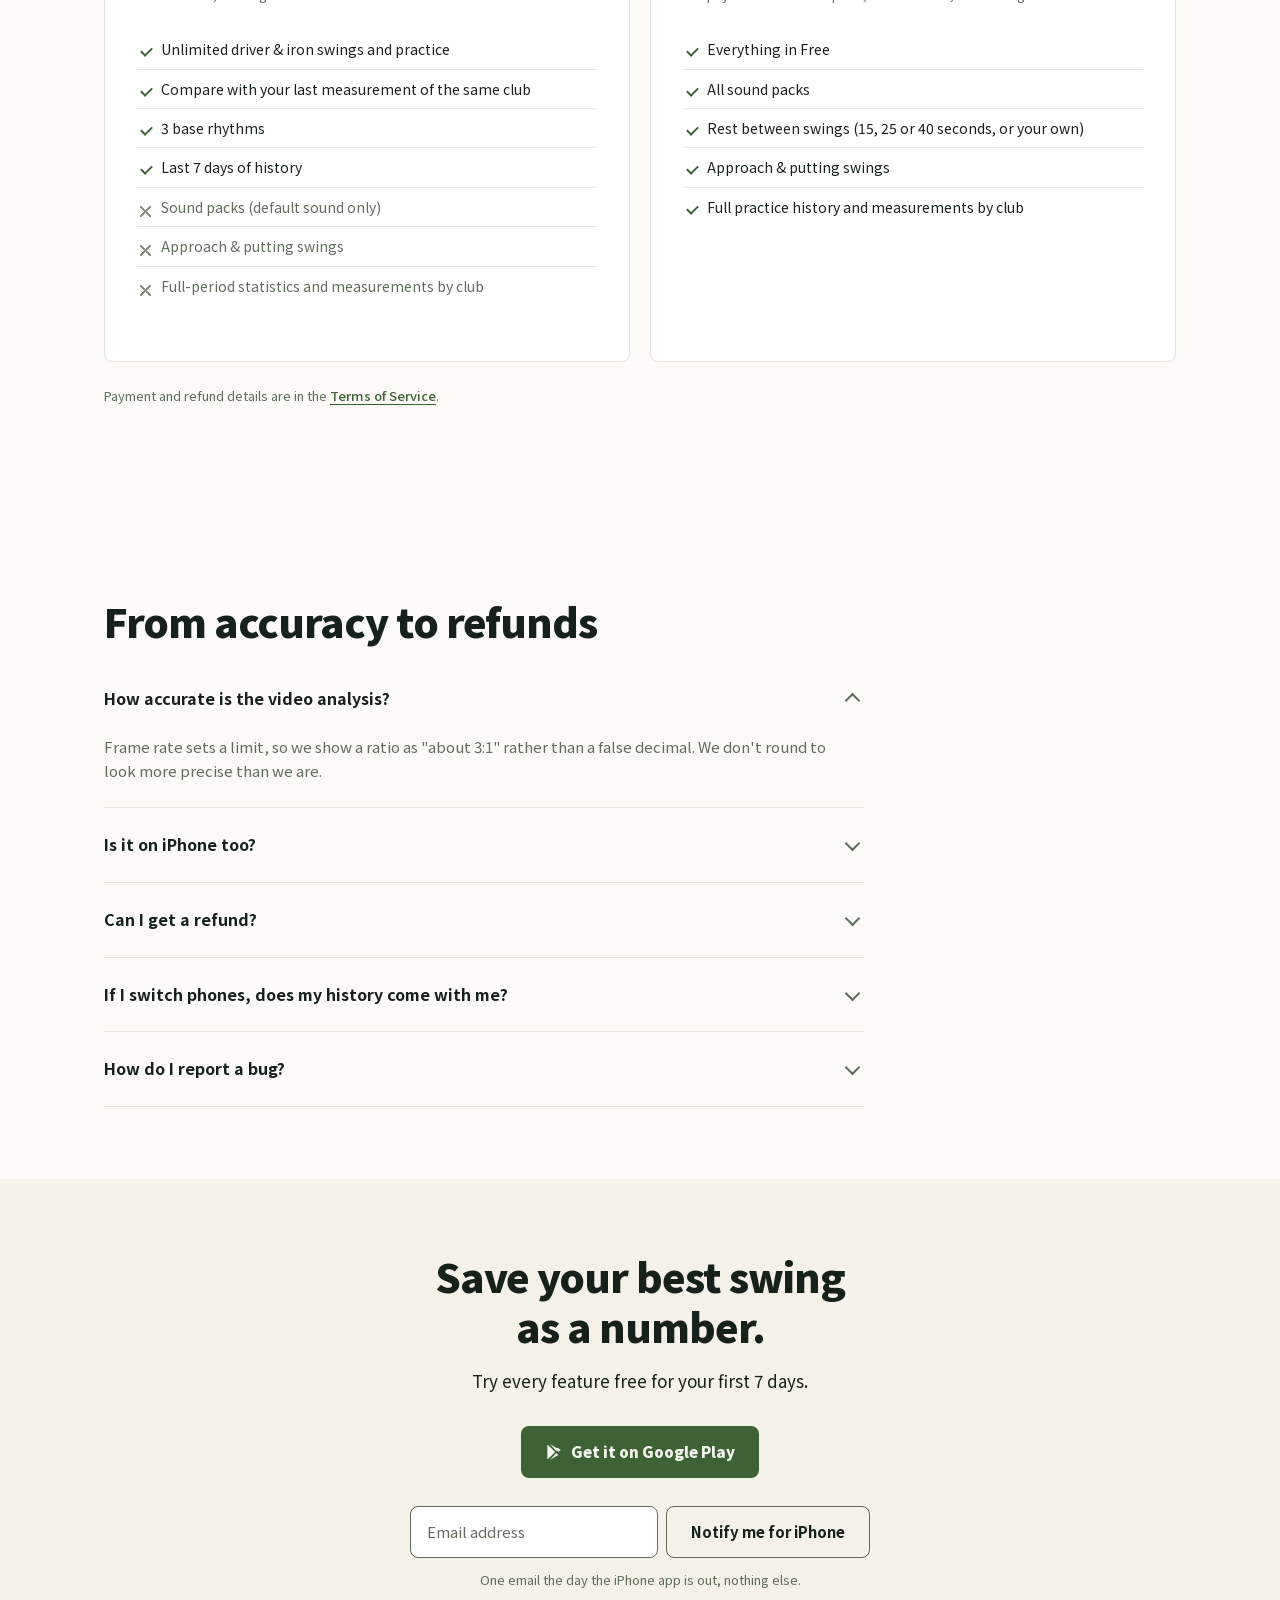
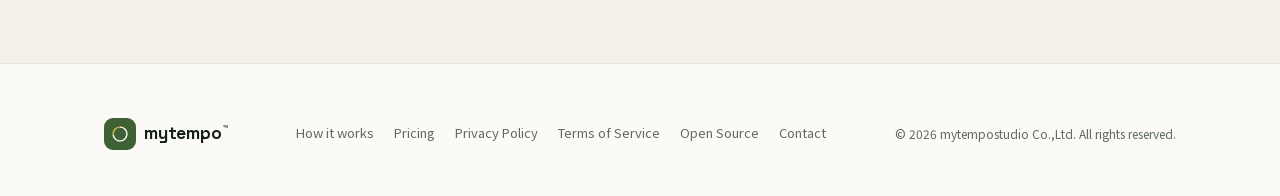
==== commit 9e2ad1ad: "feat(landing): Android가 먼저 나와 Play 버튼과 아이폰 알림 칸으로 (Play 35, 11-09) 첫 화면은 Google Play에서 받기와 App Store" ====
--- a/index.html
+++ b/index.html
@@ -2,7 +2,7 @@
 <html lang="ko">
 <head>
 <meta charset="UTF-8">
-<meta http-equiv="Content-Security-Policy" content="default-src 'self'; script-src 'self' 'sha256-fwsTcmmGGdUWKKTtUajY3DPffcaQ/tGjzVBNvBlcOe4=' 'sha256-XT4k7k6Y45PlAjlRrdh1Vg+N2UuT7FJkno2BRoF4QhY=' 'sha256-WKtGpikDoucQJlkSrUSk9+GP2khIKWFWPQ9ZaY7mBfA='; style-src 'self' 'unsafe-inline'; img-src 'self' data:; font-src 'self'; connect-src 'self' https://qmpvnjoefkskmykwudxp.supabase.co; form-action 'self'; base-uri 'none'; object-src 'none';">
+<meta http-equiv="Content-Security-Policy" content="default-src 'self'; script-src 'self' 'sha256-fwsTcmmGGdUWKKTtUajY3DPffcaQ/tGjzVBNvBlcOe4=' 'sha256-EO0o1Vtz3XvaSVbgUMOvg41RrRlkgD8RxxJZaCBZ7es=' 'sha256-WKtGpikDoucQJlkSrUSk9+GP2khIKWFWPQ9ZaY7mBfA='; style-src 'self' 'unsafe-inline'; img-src 'self' data:; font-src 'self'; connect-src 'self' https://qmpvnjoefkskmykwudxp.supabase.co; form-action 'self'; base-uri 'none'; object-src 'none';">
 <script>
 /* 브라우저 언어에 한국어가 없으면 영어판으로 한 번 보낸다.
 
@@ -82,25 +82,13 @@
       <h1>프로의 템포가 아니라,<br>내 최고의 스윙의 템포.</h1>
       <p class="lead">백스윙 시작·탑·임팩트 세 지점만 찍으면, 인생 최고의 스윙 한 번이 나만의 숫자로 남아요.</p>
 
-      <form class="signup js-signup" id="signup" novalidate>
-        <label for="email" style="position:absolute;left:-9999px">이메일 주소</label>
-        <input id="email" type="email" name="email" placeholder="이메일 주소" autocomplete="email" required>
-        <!-- 봇 트랩: 사람에게는 안 보이고, 값이 차 있으면 조용히 버린다 -->
-        <input type="text" name="company" tabindex="-1" autocomplete="off" aria-hidden="true"
-               style="position:absolute;left:-9999px;width:1px;height:1px;opacity:0">
-        <button class="btn-primary" type="submit">출시 알림 받기</button>
-      </form>
-      <p class="cta-note js-note" role="status" aria-live="polite">출시하면 딱 한 번 메일을 보내요. 그 외 발송 없음.</p>
-
+      <!-- 2026-11-10: Android가 먼저 나왔다(Play 35, 11-09). 아이폰이 열리면 launch-store-buttons를 합쳐 두 버튼으로 바꾼다 -->
       <div class="store-row">
-        <span class="store-badge">
-          <svg aria-hidden="true" viewBox="0 0 24 24" fill="currentColor" style="color:var(--green)"><path d="M3.6 2.2a1 1 0 0 0-.4.8v18a1 1 0 0 0 .4.8l10-9.8-10-9.8Zm11.4 8.5 2.9-2.8-11-6.3 8.1 9.1Zm0 2.6-8.1 9.1 11-6.3-2.9-2.8Zm1.5-1.3 3.6-2a1 1 0 0 0 0-1.8l-3.6-2-2.1 2 2.1 2 2.1 1.8Z"/></svg>
-          <span>Google Play<b>출시 준비 중</b></span>
-        </span>
-        <span class="store-badge">
+        <a class="btn-primary" href="https://play.google.com/store/apps/details?id=com.mytempo.golf&amp;referrer=utm_source%3Dwebsite"><svg aria-hidden="true" viewBox="0 0 24 24" fill="currentColor"><path d="M3.6 2.2a1 1 0 0 0-.4.8v18a1 1 0 0 0 .4.8l10-9.8-10-9.8Zm11.4 8.5 2.9-2.8-11-6.3 8.1 9.1Zm0 2.6-8.1 9.1 11-6.3-2.9-2.8Zm1.5-1.3 3.6-2a1 1 0 0 0 0-1.8l-3.6-2-2.1 2 2.1 2 2.1 1.8Z"/></svg>Google Play에서 받기</a>
+        <a class="store-badge" href="#notify">
           <svg aria-hidden="true" viewBox="0 0 24 24" fill="currentColor" style="color:var(--muted)"><path d="M16.4 12.7c0-2.3 1.9-3.4 2-3.5-1.1-1.6-2.8-1.8-3.4-1.8-1.4-.1-2.8.9-3.5.9-.7 0-1.8-.9-3-.8-1.5 0-2.9.9-3.7 2.3-1.6 2.7-.4 6.8 1.1 9 .8 1.1 1.7 2.3 2.9 2.3 1.2 0 1.6-.7 3-.7 1.4 0 1.8.7 3 .7 1.3 0 2.1-1.1 2.8-2.2.9-1.3 1.3-2.5 1.3-2.6 0 0-2.5-1-2.5-3.6ZM14.1 5.5c.6-.8 1.1-1.9 1-3-.9 0-2.1.6-2.8 1.4-.6.7-1.2 1.8-1 2.9 1 .1 2.1-.5 2.8-1.3Z"/></svg>
-          <span>App Store<b>출시 준비 중</b></span>
-        </span>
+          <span>App Store<b>출시 알림 받기</b></span>
+        </a>
       </div>
     </div>
 
@@ -278,8 +266,8 @@
         <p>촬영 프레임레이트의 한계가 있어 비율은 "약 3:1"처럼 표기해요. 실제보다 정밀해 보이게 반올림하지 않아요.</p>
       </details>
       <details>
-        <summary>iOS는 언제 나오나요?</summary>
-        <p>Android(Google Play)와 iOS(App Store)에 함께 출시할 예정이에요. 알림 신청해 주시면 출시되는 대로 알려드릴게요.</p>
+        <summary>아이폰에서도 쓸 수 있나요?</summary>
+        <p>아직은 Android(Google Play)만 받을 수 있어요. 아이폰 앱은 App Store 출시를 준비하고 있고, 맨 아래에서 알림을 신청해 두시면 나오는 날 한 번 알려 드려요. 기능과 가격은 같아요.</p>
       </details>
       <details>
         <summary>환불이 되나요?</summary>
@@ -298,18 +286,21 @@
 </section>
 
 <!-- ============ FINAL CTA ============ -->
-<section class="band final-cta tight">
+<section class="band final-cta tight" id="notify">
   <div class="wrap">
     <h2 class="section-title">내 최고의 스윙, 숫자로 남겨두세요.</h2>
-    <p class="section-sub" style="margin:0 auto 32px">출시하면 가장 먼저 알려드릴게요.</p>
+    <p class="section-sub" style="margin:0 auto 32px">처음 7일은 모든 기능을 무료로 써 볼 수 있어요.</p>
+    <div class="store-row">
+      <a class="btn-primary" href="https://play.google.com/store/apps/details?id=com.mytempo.golf&amp;referrer=utm_source%3Dwebsite"><svg aria-hidden="true" viewBox="0 0 24 24" fill="currentColor"><path d="M3.6 2.2a1 1 0 0 0-.4.8v18a1 1 0 0 0 .4.8l10-9.8-10-9.8Zm11.4 8.5 2.9-2.8-11-6.3 8.1 9.1Zm0 2.6-8.1 9.1 11-6.3-2.9-2.8Zm1.5-1.3 3.6-2a1 1 0 0 0 0-1.8l-3.6-2-2.1 2 2.1 2 2.1 1.8Z"/></svg>Google Play에서 받기</a>
+    </div>
     <form class="signup js-signup" novalidate>
       <label for="email2" style="position:absolute;left:-9999px">이메일 주소</label>
       <input id="email2" type="email" name="email" placeholder="이메일 주소" autocomplete="email" required>
       <input type="text" name="company" tabindex="-1" autocomplete="off" aria-hidden="true"
              style="position:absolute;left:-9999px;width:1px;height:1px;opacity:0">
-      <button class="btn-primary" type="submit">알림 받기</button>
+      <button class="btn-ghost" type="submit">아이폰 출시 알림 받기</button>
     </form>
-    <p class="cta-note js-note" role="status" aria-live="polite">출시할 때 한 번만 보내요.</p>
+    <p class="cta-note js-note" role="status" aria-live="polite">아이폰 앱이 App Store에 나오는 날 한 번만 보내요.</p>
   </div>
 </section>
 
@@ -356,7 +347,7 @@
   var ENDPOINT = 'https://qmpvnjoefkskmykwudxp.supabase.co/rest/v1/rpc/subscribe_launch';
   var KEY = 'sb_publishable_e43NxXMODsX_8WIF1ci0JA_yK0rhF0T';
 
-  var OK   = '신청됐어요. 출시하면 이 주소로 딱 한 번 알려드릴게요.';
+  var OK   = '신청됐어요. 아이폰 앱이 나오는 날 이 주소로 딱 한 번 알려드릴게요.';
   var FAIL = '지금 신청이 안 되네요. 잠시 뒤 다시 시도하거나 contact@mytempo.co.kr 로 보내주세요.';
   var BAD  = '이메일 주소를 다시 확인해 주세요.';
 
--- a/assets/style.css
+++ b/assets/style.css
@@ -189,6 +189,7 @@
   background: transparent; color: var(--ink);
   border: 1px solid var(--line); font-weight: 700; font-size: 15px;
   min-height: 52px; padding: 0 24px; border-radius: var(--radius-sm); text-decoration: none;
+  font-family: inherit; cursor: pointer;
 }
 .btn-ghost:hover { border-color: var(--green); color: var(--green); }
 .btn-primary svg, .btn-ghost svg { width: 18px; height: 18px; flex-shrink: 0; }
@@ -201,6 +202,8 @@
 }
 .store-badge svg { width: 18px; height: 18px; flex-shrink: 0; }
 .store-badge b { display: block; font-size: 13px; color: var(--ink); font-weight: 700; line-height: 1.3; }
+a.store-badge { text-decoration: none; }
+a.store-badge:hover { border-color: var(--green); }
 
 /* ---------- Phone mock (실제 앱 화면을 랜딩에 노출) ---------- */
 .phone-stage { position: relative; display: flex; align-items: center; justify-content: center; }
@@ -287,6 +290,14 @@
    히어로 직후 첫 시선을 받는 자리라, 숫자가 브랜드 문장보다 커 보이면 안 된다.
    2026-08-21: font-size를 히어로 h1(34~60px) 대비 확실히 작게 유지하고,
    캡션을 짧은 라벨 톤으로 낮춰 "기능 스펙표"가 아니라 신뢰 배지로 읽히게 한다. */
+.stats-strip { border-bottom: 1px solid var(--line); background: var(--surface-2); padding: 32px 0; }
+.stats-strip .wrap { display: grid; grid-template-columns: repeat(4, 1fr); gap: 24px; }
+.stat .n {
+  font-family: var(--font-display); font-size: clamp(22px, 2.8vw, 32px);
+  font-weight: 700; letter-spacing: -0.03em; color: var(--ink); line-height: 1.1; margin: 0;
+}
+.stat .n span { font-size: clamp(13px, 1.55vw, 18px); color: var(--muted); }
+.stat .t { font-size: 12.5px; color: var(--muted); margin: 8px 0 0; letter-spacing: 0.01em; }
 
 /* ---------- Steps ---------- */
 /* 2단계다 — "구간과 비교"(폐기 기능)가 3번째 단계였다가 2026-09-22에 빠졌다(T-85) */
@@ -394,6 +405,8 @@
 .final-cta .signup { margin: 0 auto; }
 .final-cta .cta-note { text-align: center; }
 .final-cta .store-row { justify-content: center; margin-top: 0; }
+/* 2026-11-10 Android만 나온 동안: Play 버튼 아래에 아이폰 알림 신청 칸 */
+.final-cta .store-row + .signup { margin-top: 28px; }
 
 /* ---------- Footer ---------- */
 footer { border-top: 1px solid var(--line); padding: 48px 0 40px; }
@@ -411,6 +424,7 @@
      거의 다 차지해 그 아래 이메일 폼(CTA)이 첫 화면 밖으로 밀려난다.
      DOM 순서(텍스트+폼 → 스크린샷) 그대로 두어 CTA가 항상 첫 화면에 남게 한다. */
   .phone { width: min(230px, 58vw); }
+  .stats-strip .wrap { grid-template-columns: 1fr 1fr; gap: 28px 20px; }
   .steps { grid-template-columns: 1fr; }
   /* .trust-grid는 데스크톱부터 이미 2열이라 여기서 다시 선언할 필요가 없다 */
   .price-grid { grid-template-columns: 1fr; }
@@ -420,6 +434,7 @@
 }
 @media (max-width: 560px) {
   .signup { flex-direction: column; }
+  .final-cta .store-row .btn-primary { width: 100%; }
   .trust-grid { grid-template-columns: 1fr; }
   /* 2026-09-22(T-42): 375px에서 가로로 6px 삐져나갔다. 내비 한 줄에 로고·CTA·언어 토글이
      전부 flex-shrink:0이라 좁아져도 아무도 양보하지 않는다 — 줄바꿈 대신 갭과 CTA 여백을
@@ -461,7 +476,7 @@
 }
 .band .signup input::placeholder { color: var(--band-muted); }
 .band .cta-note { color: var(--band-muted); }
-.band .btn-ghost { color: var(--band-ink); border-color: var(--band-line); }
+.band .btn-ghost { color: var(--band-ink); border-color: var(--band-muted); }
 .band .btn-ghost:hover { color: var(--band-btn); border-color: var(--band-btn); }
 
 /* 문제 제기 섹션은 한 문장짜리라 상하 여백을 더 조인다 */
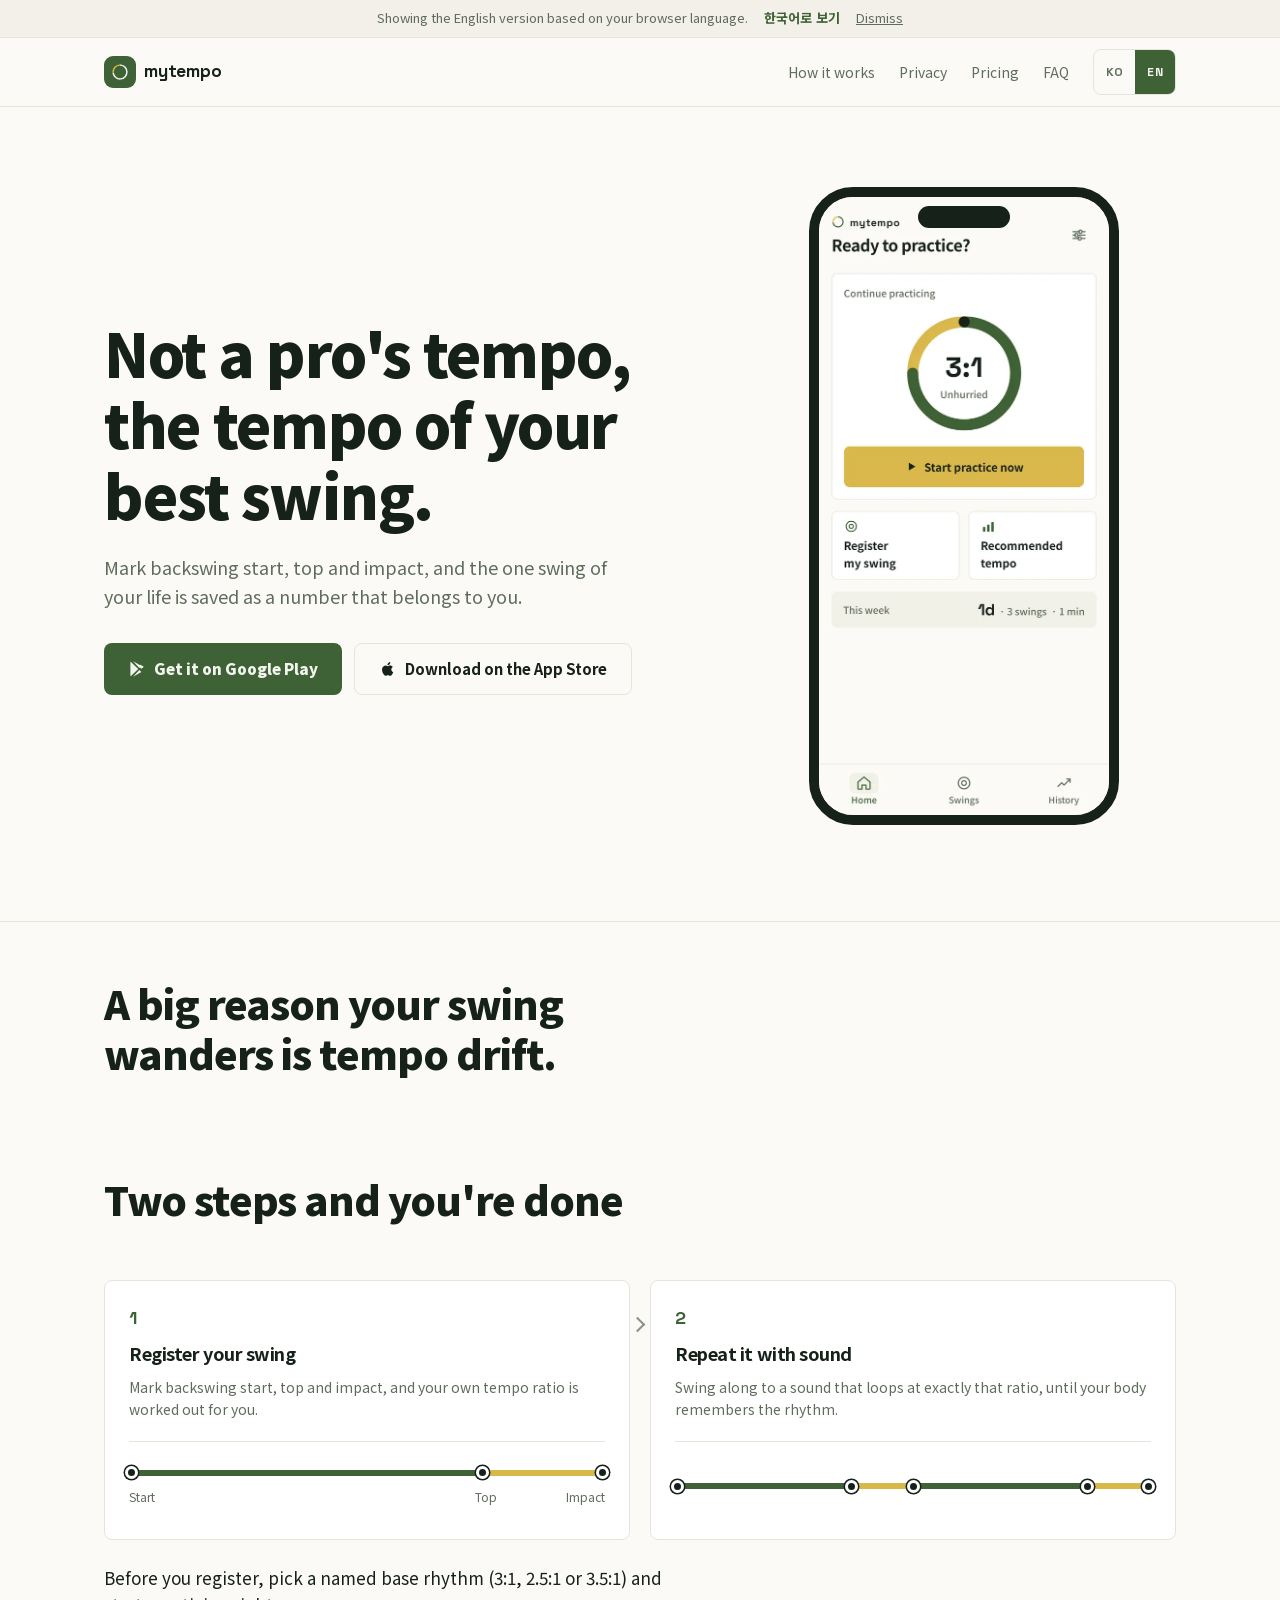
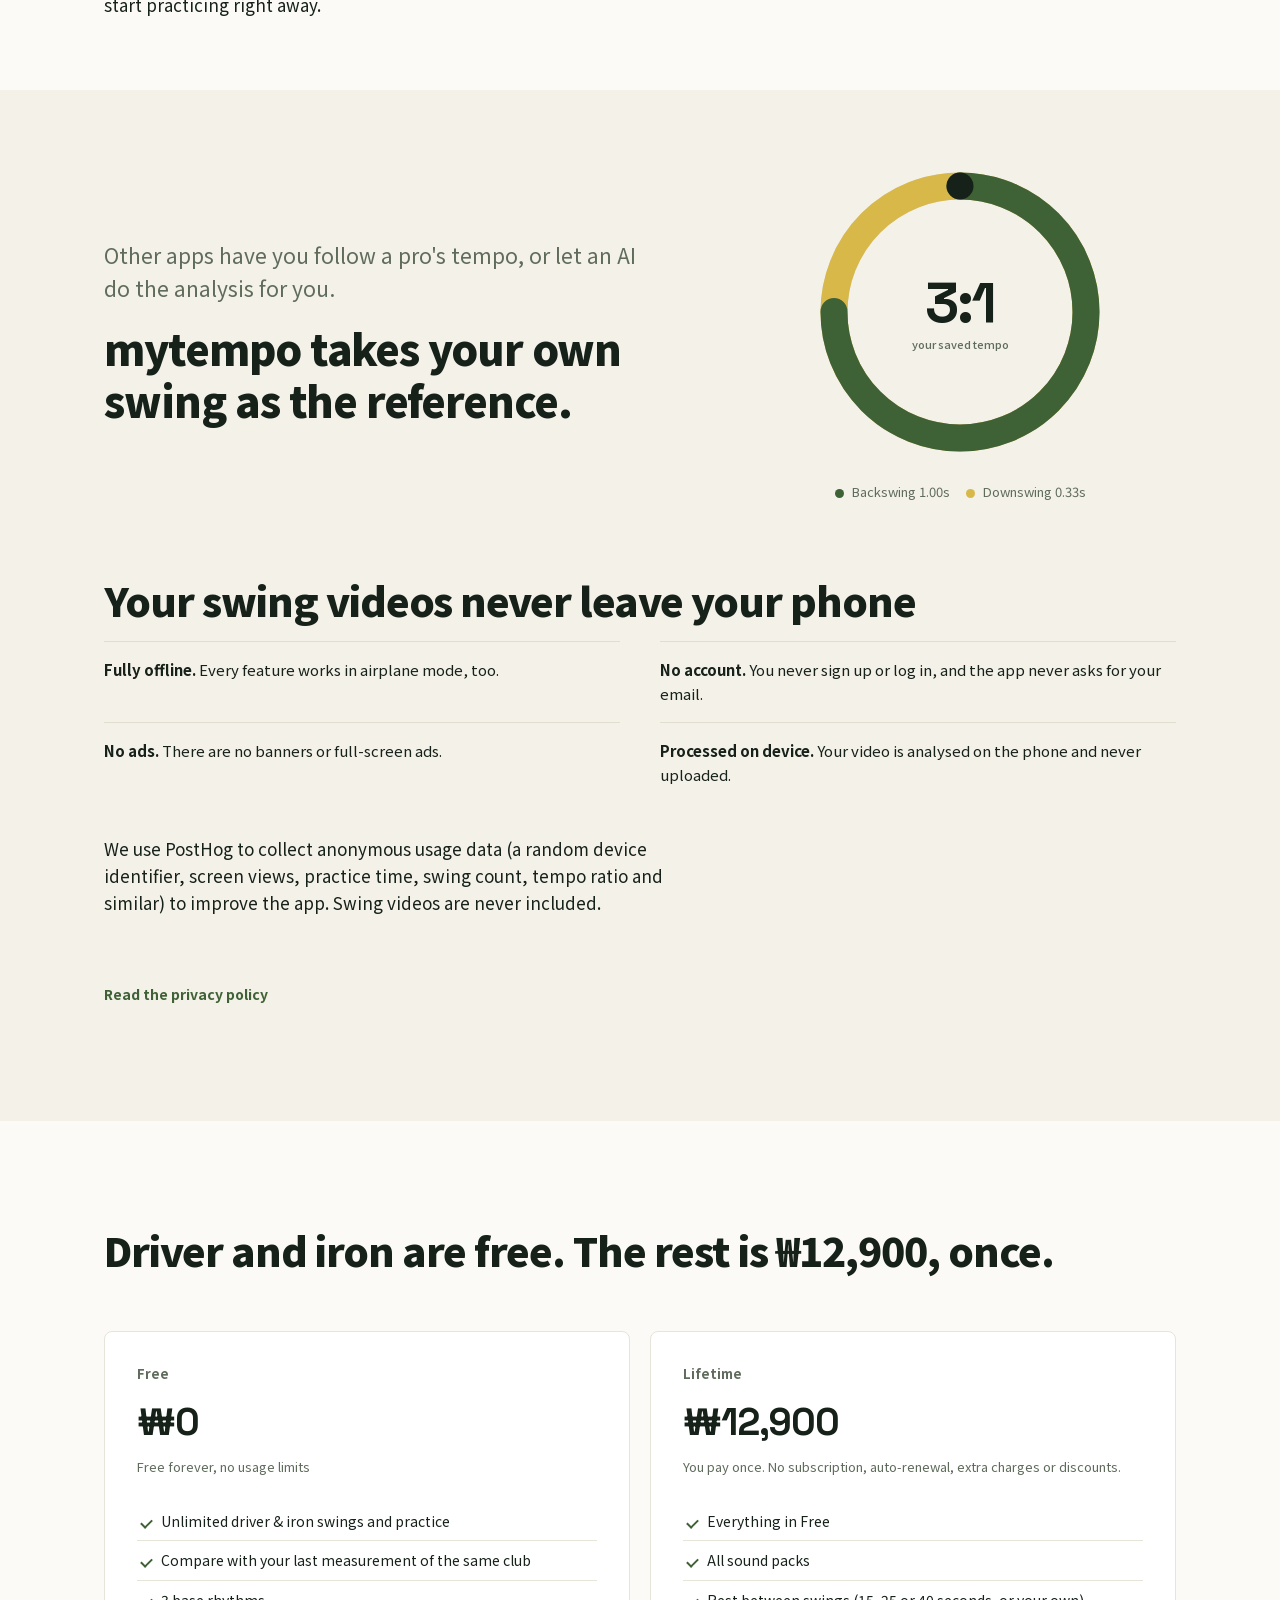
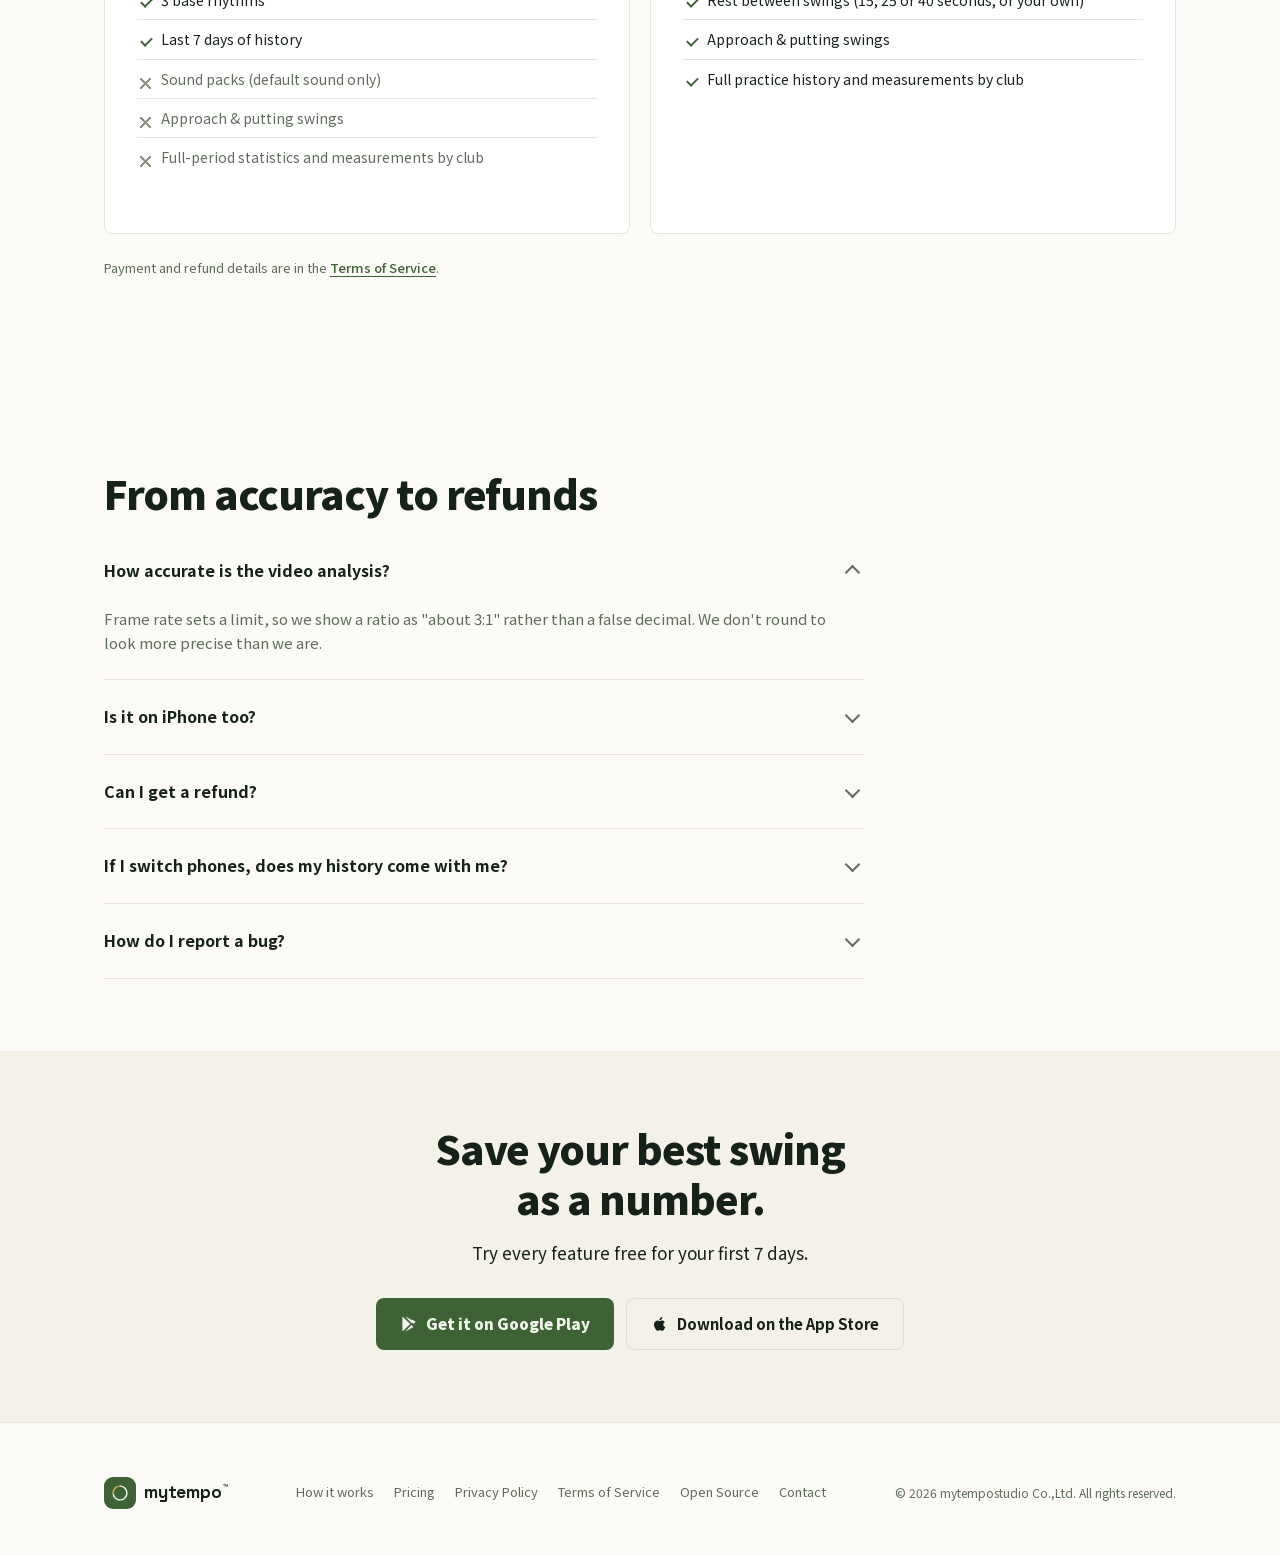
==== commit 7e91f2cd: "feat(launch): 아이폰 1.2.4 공개(11-27 15:06)로 스토어 버튼 두 개를 main에 합친다" ====
--- a/index.html
+++ b/index.html
@@ -2,7 +2,7 @@
 <html lang="ko">
 <head>
 <meta charset="UTF-8">
-<meta http-equiv="Content-Security-Policy" content="default-src 'self'; script-src 'self' 'sha256-fwsTcmmGGdUWKKTtUajY3DPffcaQ/tGjzVBNvBlcOe4=' 'sha256-EO0o1Vtz3XvaSVbgUMOvg41RrRlkgD8RxxJZaCBZ7es=' 'sha256-WKtGpikDoucQJlkSrUSk9+GP2khIKWFWPQ9ZaY7mBfA='; style-src 'self' 'unsafe-inline'; img-src 'self' data:; font-src 'self'; connect-src 'self' https://qmpvnjoefkskmykwudxp.supabase.co; form-action 'self'; base-uri 'none'; object-src 'none';">
+<meta http-equiv="Content-Security-Policy" content="default-src 'self'; script-src 'self' 'sha256-fwsTcmmGGdUWKKTtUajY3DPffcaQ/tGjzVBNvBlcOe4=' 'sha256-XT4k7k6Y45PlAjlRrdh1Vg+N2UuT7FJkno2BRoF4QhY=' 'sha256-WKtGpikDoucQJlkSrUSk9+GP2khIKWFWPQ9ZaY7mBfA='; style-src 'self' 'unsafe-inline'; img-src 'self' data:; font-src 'self'; connect-src 'self' https://qmpvnjoefkskmykwudxp.supabase.co; form-action 'self'; base-uri 'none'; object-src 'none';">
 <script>
 /* 브라우저 언어에 한국어가 없으면 영어판으로 한 번 보낸다.
 
@@ -27,9 +27,9 @@
 </script>
 <meta name="viewport" content="width=device-width, initial-scale=1">
 <title>내 최고의 스윙의 템포 · mytempo</title>
-<meta name="description" content="복잡한 AI 분석 없이, 내 인생 최고의 스윙 한 번을 숫자로 저장하고 인터넷 없이 연습하는 골프 템포 트레이닝 앱.">
+<meta name="description" content="복잡한 AI 분석 없이, 내 인생 최고의 스윙 한 번을 숫자로 저장하는 완전 오프라인 골프 템포 트레이닝 앱.">
 <meta property="og:title" content="내 최고의 스윙의 템포 · mytempo">
-<meta property="og:description" content="프로의 템포가 아니라, 내 최고의 스윙의 템포. 인터넷 없이 연습, 광고 없음.">
+<meta property="og:description" content="프로의 템포가 아니라, 내 최고의 스윙의 템포. 완전 오프라인, 광고 없음.">
 <meta property="og:type" content="website">
 <meta property="og:url" content="https://mytempo.co.kr/">
 <meta property="og:image" content="https://mytempo.co.kr/assets/og.png">
@@ -82,13 +82,9 @@
       <h1>프로의 템포가 아니라,<br>내 최고의 스윙의 템포.</h1>
       <p class="lead">백스윙 시작·탑·임팩트 세 지점만 찍으면, 인생 최고의 스윙 한 번이 나만의 숫자로 남아요.</p>
 
-      <!-- 2026-11-10: Android가 먼저 나왔다(Play 35, 11-09). 아이폰이 열리면 launch-store-buttons를 합쳐 두 버튼으로 바꾼다 -->
-      <div class="store-row">
-        <a class="btn-primary" href="https://play.google.com/store/apps/details?id=com.mytempo.golf&amp;referrer=utm_source%3Dwebsite"><svg aria-hidden="true" viewBox="0 0 24 24" fill="currentColor"><path d="M3.6 2.2a1 1 0 0 0-.4.8v18a1 1 0 0 0 .4.8l10-9.8-10-9.8Zm11.4 8.5 2.9-2.8-11-6.3 8.1 9.1Zm0 2.6-8.1 9.1 11-6.3-2.9-2.8Zm1.5-1.3 3.6-2a1 1 0 0 0 0-1.8l-3.6-2-2.1 2 2.1 2 2.1 1.8Z"/></svg>Google Play에서 받기</a>
-        <a class="store-badge" href="#notify">
-          <svg aria-hidden="true" viewBox="0 0 24 24" fill="currentColor" style="color:var(--muted)"><path d="M16.4 12.7c0-2.3 1.9-3.4 2-3.5-1.1-1.6-2.8-1.8-3.4-1.8-1.4-.1-2.8.9-3.5.9-.7 0-1.8-.9-3-.8-1.5 0-2.9.9-3.7 2.3-1.6 2.7-.4 6.8 1.1 9 .8 1.1 1.7 2.3 2.9 2.3 1.2 0 1.6-.7 3-.7 1.4 0 1.8.7 3 .7 1.3 0 2.1-1.1 2.8-2.2.9-1.3 1.3-2.5 1.3-2.6 0 0-2.5-1-2.5-3.6ZM14.1 5.5c.6-.8 1.1-1.9 1-3-.9 0-2.1.6-2.8 1.4-.6.7-1.2 1.8-1 2.9 1 .1 2.1-.5 2.8-1.3Z"/></svg>
-          <span>App Store<b>출시 알림 받기</b></span>
-        </a>
+      <div class="store-row store-cta">
+        <a class="btn-primary" data-store="play" href="https://play.google.com/store/apps/details?id=com.mytempo.golf&amp;referrer=utm_source%3Dwebsite"><svg aria-hidden="true" viewBox="0 0 24 24" fill="currentColor"><path d="M3.6 2.2a1 1 0 0 0-.4.8v18a1 1 0 0 0 .4.8l10-9.8-10-9.8Zm11.4 8.5 2.9-2.8-11-6.3 8.1 9.1Zm0 2.6-8.1 9.1 11-6.3-2.9-2.8Zm1.5-1.3 3.6-2a1 1 0 0 0 0-1.8l-3.6-2-2.1 2 2.1 2 2.1 1.8Z"/></svg>Google Play에서 받기</a>
+        <a class="btn-ghost" data-store="ios" href="https://apps.apple.com/app/id6818107414"><svg aria-hidden="true" viewBox="0 0 24 24" fill="currentColor"><path d="M16.4 12.7c0-2.3 1.9-3.4 2-3.5-1.1-1.6-2.8-1.8-3.4-1.8-1.4-.1-2.8.9-3.5.9-.7 0-1.8-.9-3-.8-1.5 0-2.9.9-3.7 2.3-1.6 2.7-.4 6.8 1.1 9 .8 1.1 1.7 2.3 2.9 2.3 1.2 0 1.6-.7 3-.7 1.4 0 1.8.7 3 .7 1.3 0 2.1-1.1 2.8-2.2.9-1.3 1.3-2.5 1.3-2.6 0 0-2.5-1-2.5-3.6ZM14.1 5.5c.6-.8 1.1-1.9 1-3-.9 0-2.1.6-2.8 1.4-.6.7-1.2 1.8-1 2.9 1 .1 2.1-.5 2.8-1.3Z"/></svg>App Store에서 받기</a>
       </div>
     </div>
 
@@ -107,22 +103,6 @@
     </div>
   </div>
 </section>
-
-<!-- ============ TRUST STRIP ============ -->
-<!-- 수치 근거 (2026-08-19 볼트 대조 확인, 2026-08-21 카피 리디자인)
-     · 마킹 3지점 · 기준 리듬 3종(3:1/2.5:1/3.5:1) — 01_전략/프로젝트-개요 §MVP 핵심 기능
-     · 서버로 올리는 스윙 영상 0개(2026-11-02 정정). 앱은 연습 시간 · 스윙 수 · 비율을 PostHog로 보내므로 「데이터 0건」은 틀린 말이었다
-     · ₩0 — 04_수익화/수익화-정책 (무료 범위: 연습·마킹·저장 전부 무제한)
-     ⚠️ "투어 프로 평균 3:1" 류의 외부 통계는 볼트에 출처가 없어 쓰지 않는다(브랜드 가이드 "과장 금지").
-     캡션은 한 줄 문장이 아니라 짧은 라벨로 — 히어로 바로 아래서 숫자가 브랜드 톤을 누르지 않게, "기능 스펙표"가 아니라 신뢰 배지로 읽히게 한다. -->
-<div class="stats-strip">
-  <div class="wrap">
-    <div class="stat"><p class="n">3<span>지점</span></p><p class="t">스윙 등록에 필요한 전부</p></div>
-    <div class="stat"><p class="n">3<span>종</span></p><p class="t">이름 붙은 기준 리듬</p></div>
-    <div class="stat"><p class="n">0<span>개</span></p><p class="t">서버로 올리는 스윙 영상</p></div>
-    <div class="stat"><p class="n">₩0</p><p class="t">영구 무료인 핵심 기능</p></div>
-  </div>
-</div>
 
 <!-- ============ PROBLEM ============ -->
 <section class="tight statement-only">
@@ -203,7 +183,7 @@
     <h2 class="section-title">스윙 영상은 기기 밖으로 나가지 않아요</h2>
     <div class="trust-grid">
       <div class="trust-item">
-        <p><b>인터넷 없이 연습.</b> 스윙 등록과 연습은 비행기 모드에서도 그대로 돼요. Premium 결제와 복원에는 인터넷이 필요해요.</p>
+        <p><b>완전 오프라인.</b> 비행기 모드에서도 모든 기능이 그대로 동작해요.</p>
       </div>
       <div class="trust-item">
         <p><b>계정 없음.</b> 가입도 로그인도 없어요. 앱은 이메일을 받지 않아요.</p>
@@ -267,7 +247,7 @@
       </details>
       <details>
         <summary>아이폰에서도 쓸 수 있나요?</summary>
-        <p>아직은 Android(Google Play)만 받을 수 있어요. 아이폰 앱은 App Store 출시를 준비하고 있고, 맨 아래에서 알림을 신청해 두시면 나오는 날 한 번 알려 드려요. 기능과 가격은 같아요.</p>
+        <p>Google Play(Android)와 App Store(iPhone) 둘 다에서 받을 수 있어요. 기능과 가격도 같아요.</p>
       </details>
       <details>
         <summary>환불이 되나요?</summary>
@@ -286,21 +266,14 @@
 </section>
 
 <!-- ============ FINAL CTA ============ -->
-<section class="band final-cta tight" id="notify">
+<section class="band final-cta tight">
   <div class="wrap">
     <h2 class="section-title">내 최고의 스윙, 숫자로 남겨두세요.</h2>
     <p class="section-sub" style="margin:0 auto 32px">처음 7일은 모든 기능을 무료로 써 볼 수 있어요.</p>
-    <div class="store-row">
-      <a class="btn-primary" href="https://play.google.com/store/apps/details?id=com.mytempo.golf&amp;referrer=utm_source%3Dwebsite"><svg aria-hidden="true" viewBox="0 0 24 24" fill="currentColor"><path d="M3.6 2.2a1 1 0 0 0-.4.8v18a1 1 0 0 0 .4.8l10-9.8-10-9.8Zm11.4 8.5 2.9-2.8-11-6.3 8.1 9.1Zm0 2.6-8.1 9.1 11-6.3-2.9-2.8Zm1.5-1.3 3.6-2a1 1 0 0 0 0-1.8l-3.6-2-2.1 2 2.1 2 2.1 1.8Z"/></svg>Google Play에서 받기</a>
-    </div>
-    <form class="signup js-signup" novalidate>
-      <label for="email2" style="position:absolute;left:-9999px">이메일 주소</label>
-      <input id="email2" type="email" name="email" placeholder="이메일 주소" autocomplete="email" required>
-      <input type="text" name="company" tabindex="-1" autocomplete="off" aria-hidden="true"
-             style="position:absolute;left:-9999px;width:1px;height:1px;opacity:0">
-      <button class="btn-ghost" type="submit">아이폰 출시 알림 받기</button>
-    </form>
-    <p class="cta-note js-note" role="status" aria-live="polite">아이폰 앱이 App Store에 나오는 날 한 번만 보내요.</p>
+    <div class="store-row store-cta">
+      <a class="btn-primary" data-store="play" href="https://play.google.com/store/apps/details?id=com.mytempo.golf&amp;referrer=utm_source%3Dwebsite"><svg aria-hidden="true" viewBox="0 0 24 24" fill="currentColor"><path d="M3.6 2.2a1 1 0 0 0-.4.8v18a1 1 0 0 0 .4.8l10-9.8-10-9.8Zm11.4 8.5 2.9-2.8-11-6.3 8.1 9.1Zm0 2.6-8.1 9.1 11-6.3-2.9-2.8Zm1.5-1.3 3.6-2a1 1 0 0 0 0-1.8l-3.6-2-2.1 2 2.1 2 2.1 1.8Z"/></svg>Google Play에서 받기</a>
+      <a class="btn-ghost" data-store="ios" href="https://apps.apple.com/app/id6818107414"><svg aria-hidden="true" viewBox="0 0 24 24" fill="currentColor"><path d="M16.4 12.7c0-2.3 1.9-3.4 2-3.5-1.1-1.6-2.8-1.8-3.4-1.8-1.4-.1-2.8.9-3.5.9-.7 0-1.8-.9-3-.8-1.5 0-2.9.9-3.7 2.3-1.6 2.7-.4 6.8 1.1 9 .8 1.1 1.7 2.3 2.9 2.3 1.2 0 1.6-.7 3-.7 1.4 0 1.8.7 3 .7 1.3 0 2.1-1.1 2.8-2.2.9-1.3 1.3-2.5 1.3-2.6 0 0-2.5-1-2.5-3.6ZM14.1 5.5c.6-.8 1.1-1.9 1-3-.9 0-2.1.6-2.8 1.4-.6.7-1.2 1.8-1 2.9 1 .1 2.1-.5 2.8-1.3Z"/></svg>App Store에서 받기</a>
+    </div>
   </div>
 </section>
 
@@ -347,7 +320,7 @@
   var ENDPOINT = 'https://qmpvnjoefkskmykwudxp.supabase.co/rest/v1/rpc/subscribe_launch';
   var KEY = 'sb_publishable_e43NxXMODsX_8WIF1ci0JA_yK0rhF0T';
 
-  var OK   = '신청됐어요. 아이폰 앱이 나오는 날 이 주소로 딱 한 번 알려드릴게요.';
+  var OK   = '신청됐어요. 출시하면 이 주소로 딱 한 번 알려드릴게요.';
   var FAIL = '지금 신청이 안 되네요. 잠시 뒤 다시 시도하거나 contact@mytempo.co.kr 로 보내주세요.';
   var BAD  = '이메일 주소를 다시 확인해 주세요.';
 
@@ -412,5 +385,6 @@
   s.addEventListener("click",function(e){var a=e.target.closest("a");if(!a)return;
     try{localStorage.setItem("mytempo:lang",a.getAttribute("hreflang"));}catch(err){}});})();
 </script>
+<script src="/assets/store-cta.js"></script>
 </body>
 </html>
--- a/assets/style.css
+++ b/assets/style.css
@@ -189,7 +189,6 @@
   background: transparent; color: var(--ink);
   border: 1px solid var(--line); font-weight: 700; font-size: 15px;
   min-height: 52px; padding: 0 24px; border-radius: var(--radius-sm); text-decoration: none;
-  font-family: inherit; cursor: pointer;
 }
 .btn-ghost:hover { border-color: var(--green); color: var(--green); }
 .btn-primary svg, .btn-ghost svg { width: 18px; height: 18px; flex-shrink: 0; }
@@ -202,8 +201,6 @@
 }
 .store-badge svg { width: 18px; height: 18px; flex-shrink: 0; }
 .store-badge b { display: block; font-size: 13px; color: var(--ink); font-weight: 700; line-height: 1.3; }
-a.store-badge { text-decoration: none; }
-a.store-badge:hover { border-color: var(--green); }
 
 /* ---------- Phone mock (실제 앱 화면을 랜딩에 노출) ---------- */
 .phone-stage { position: relative; display: flex; align-items: center; justify-content: center; }
@@ -290,14 +287,6 @@
    히어로 직후 첫 시선을 받는 자리라, 숫자가 브랜드 문장보다 커 보이면 안 된다.
    2026-08-21: font-size를 히어로 h1(34~60px) 대비 확실히 작게 유지하고,
    캡션을 짧은 라벨 톤으로 낮춰 "기능 스펙표"가 아니라 신뢰 배지로 읽히게 한다. */
-.stats-strip { border-bottom: 1px solid var(--line); background: var(--surface-2); padding: 32px 0; }
-.stats-strip .wrap { display: grid; grid-template-columns: repeat(4, 1fr); gap: 24px; }
-.stat .n {
-  font-family: var(--font-display); font-size: clamp(22px, 2.8vw, 32px);
-  font-weight: 700; letter-spacing: -0.03em; color: var(--ink); line-height: 1.1; margin: 0;
-}
-.stat .n span { font-size: clamp(13px, 1.55vw, 18px); color: var(--muted); }
-.stat .t { font-size: 12.5px; color: var(--muted); margin: 8px 0 0; letter-spacing: 0.01em; }
 
 /* ---------- Steps ---------- */
 /* 2단계다 — "구간과 비교"(폐기 기능)가 3번째 단계였다가 2026-09-22에 빠졌다(T-85) */
@@ -405,8 +394,6 @@
 .final-cta .signup { margin: 0 auto; }
 .final-cta .cta-note { text-align: center; }
 .final-cta .store-row { justify-content: center; margin-top: 0; }
-/* 2026-11-10 Android만 나온 동안: Play 버튼 아래에 아이폰 알림 신청 칸 */
-.final-cta .store-row + .signup { margin-top: 28px; }
 
 /* ---------- Footer ---------- */
 footer { border-top: 1px solid var(--line); padding: 48px 0 40px; }
@@ -424,7 +411,6 @@
      거의 다 차지해 그 아래 이메일 폼(CTA)이 첫 화면 밖으로 밀려난다.
      DOM 순서(텍스트+폼 → 스크린샷) 그대로 두어 CTA가 항상 첫 화면에 남게 한다. */
   .phone { width: min(230px, 58vw); }
-  .stats-strip .wrap { grid-template-columns: 1fr 1fr; gap: 28px 20px; }
   .steps { grid-template-columns: 1fr; }
   /* .trust-grid는 데스크톱부터 이미 2열이라 여기서 다시 선언할 필요가 없다 */
   .price-grid { grid-template-columns: 1fr; }
@@ -434,7 +420,6 @@
 }
 @media (max-width: 560px) {
   .signup { flex-direction: column; }
-  .final-cta .store-row .btn-primary { width: 100%; }
   .trust-grid { grid-template-columns: 1fr; }
   /* 2026-09-22(T-42): 375px에서 가로로 6px 삐져나갔다. 내비 한 줄에 로고·CTA·언어 토글이
      전부 flex-shrink:0이라 좁아져도 아무도 양보하지 않는다 — 줄바꿈 대신 갭과 CTA 여백을
@@ -476,7 +461,7 @@
 }
 .band .signup input::placeholder { color: var(--band-muted); }
 .band .cta-note { color: var(--band-muted); }
-.band .btn-ghost { color: var(--band-ink); border-color: var(--band-muted); }
+.band .btn-ghost { color: var(--band-ink); border-color: var(--band-line); }
 .band .btn-ghost:hover { color: var(--band-btn); border-color: var(--band-btn); }
 
 /* 문제 제기 섹션은 한 문장짜리라 상하 여백을 더 조인다 */
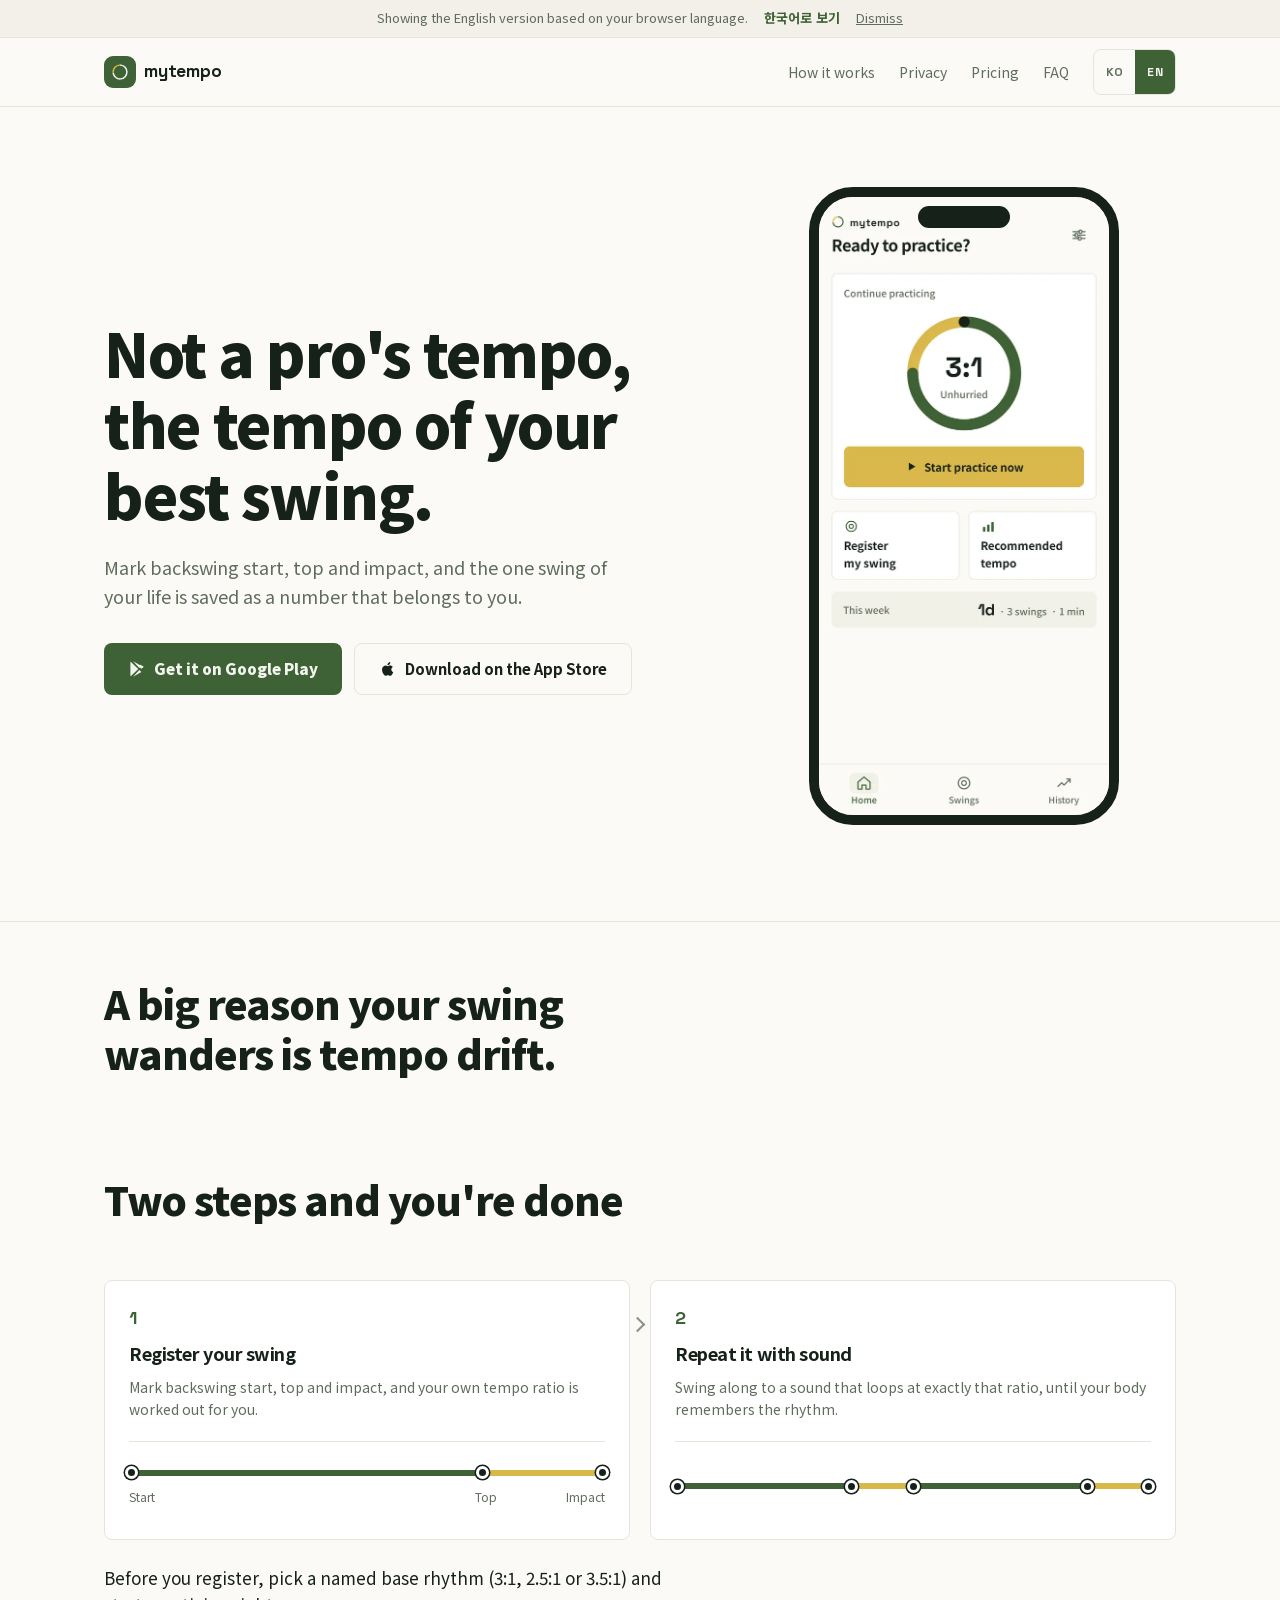
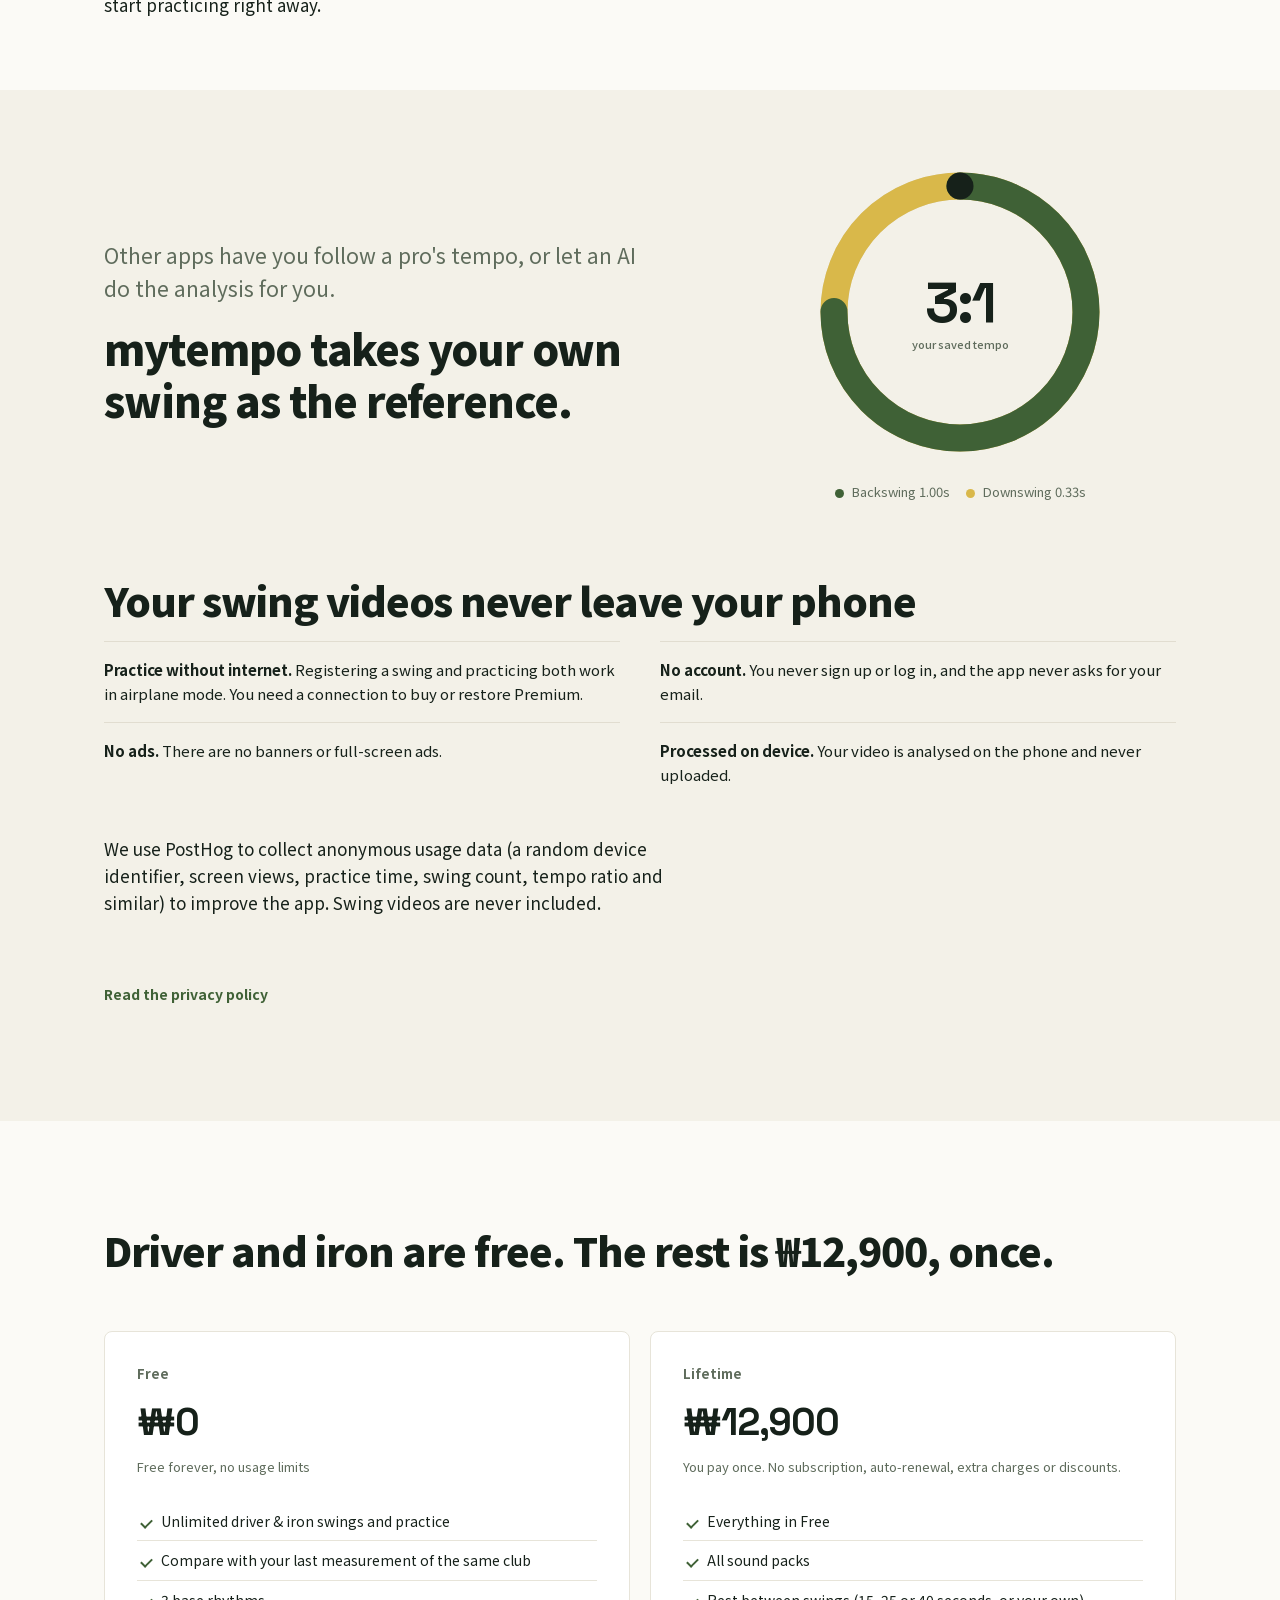
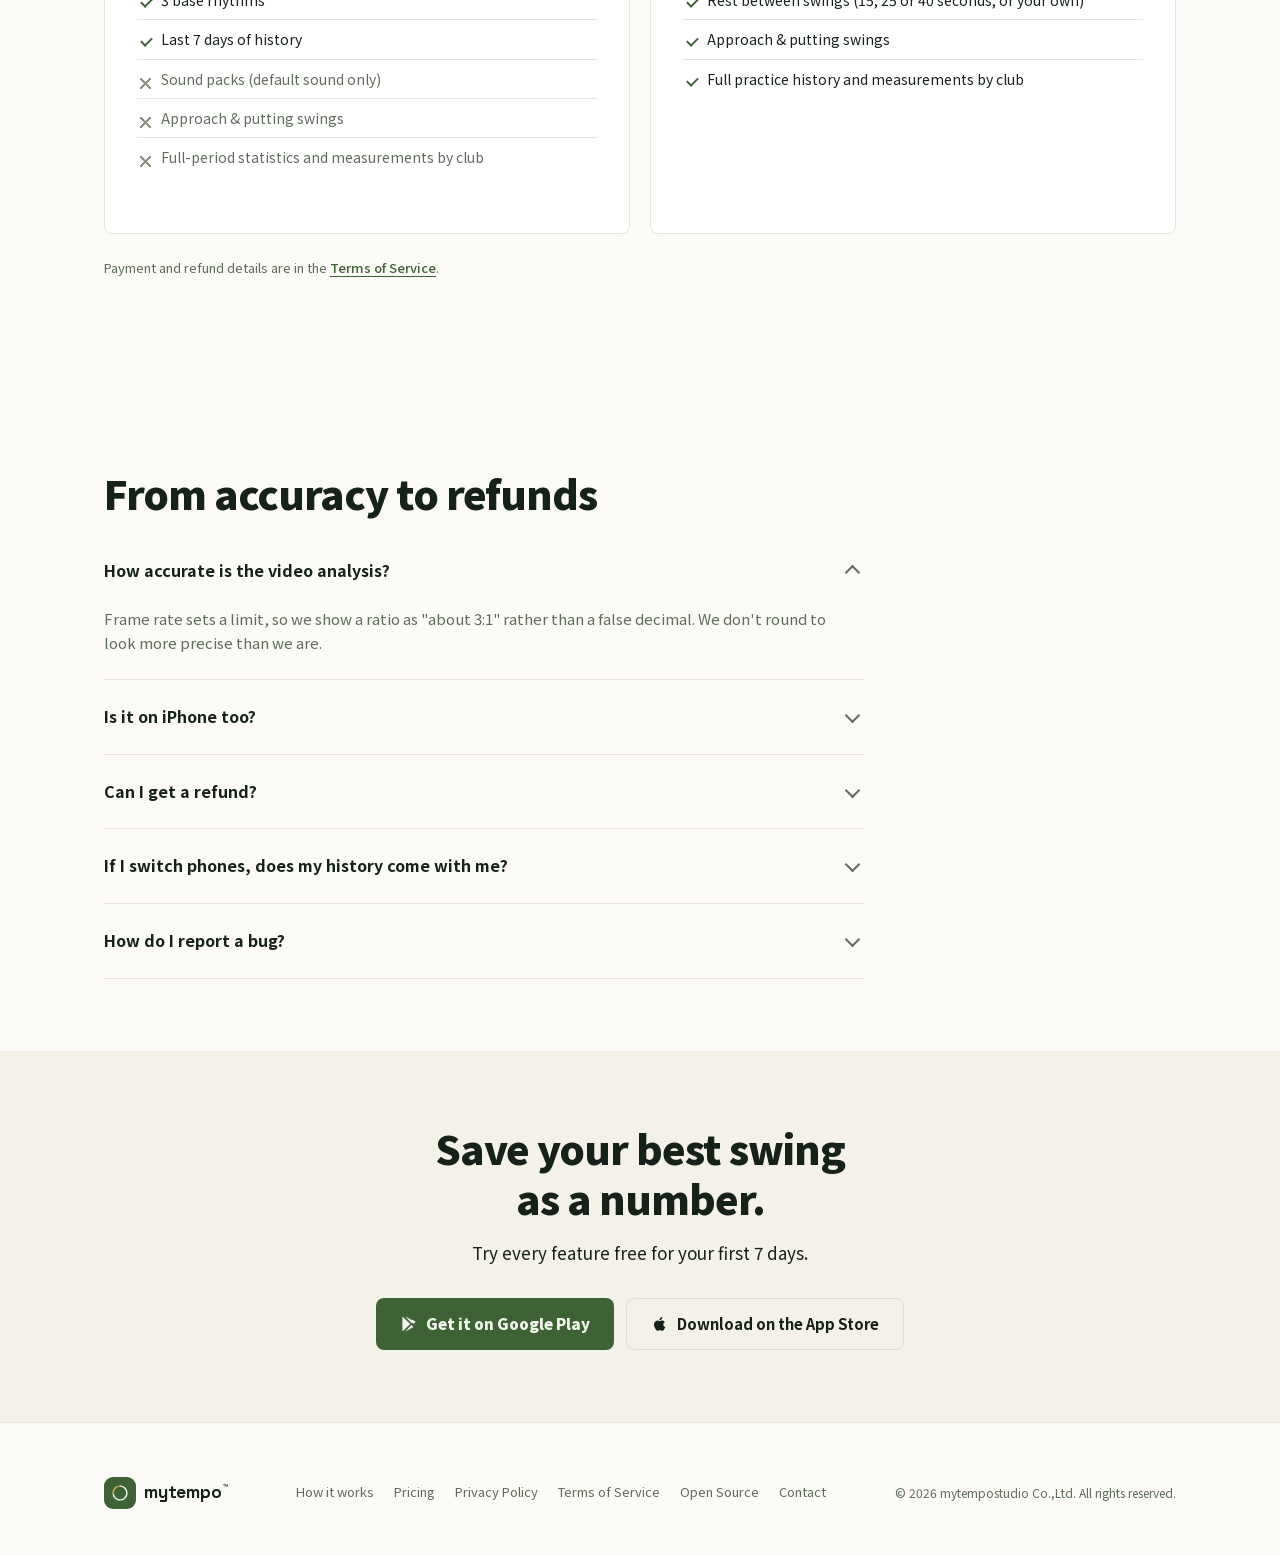
==== commit 6dfeaf54: "copy(landing): 합치면서 브랜치 쪽으로 되돌아간 11-09 「인터넷 없이 연습」 문구를 다시 살림 launch-store-buttons의 main 병합(11-10)에서 " ====
--- a/index.html
+++ b/index.html
@@ -27,9 +27,9 @@
 </script>
 <meta name="viewport" content="width=device-width, initial-scale=1">
 <title>내 최고의 스윙의 템포 · mytempo</title>
-<meta name="description" content="복잡한 AI 분석 없이, 내 인생 최고의 스윙 한 번을 숫자로 저장하는 완전 오프라인 골프 템포 트레이닝 앱.">
+<meta name="description" content="복잡한 AI 분석 없이, 내 인생 최고의 스윙 한 번을 숫자로 저장하고 인터넷 없이 연습하는 골프 템포 트레이닝 앱.">
 <meta property="og:title" content="내 최고의 스윙의 템포 · mytempo">
-<meta property="og:description" content="프로의 템포가 아니라, 내 최고의 스윙의 템포. 완전 오프라인, 광고 없음.">
+<meta property="og:description" content="프로의 템포가 아니라, 내 최고의 스윙의 템포. 인터넷 없이 연습, 광고 없음.">
 <meta property="og:type" content="website">
 <meta property="og:url" content="https://mytempo.co.kr/">
 <meta property="og:image" content="https://mytempo.co.kr/assets/og.png">
@@ -183,7 +183,7 @@
     <h2 class="section-title">스윙 영상은 기기 밖으로 나가지 않아요</h2>
     <div class="trust-grid">
       <div class="trust-item">
-        <p><b>완전 오프라인.</b> 비행기 모드에서도 모든 기능이 그대로 동작해요.</p>
+        <p><b>인터넷 없이 연습.</b> 스윙 등록과 연습은 비행기 모드에서도 그대로 돼요. Premium 결제와 복원에는 인터넷이 필요해요.</p>
       </div>
       <div class="trust-item">
         <p><b>계정 없음.</b> 가입도 로그인도 없어요. 앱은 이메일을 받지 않아요.</p>
